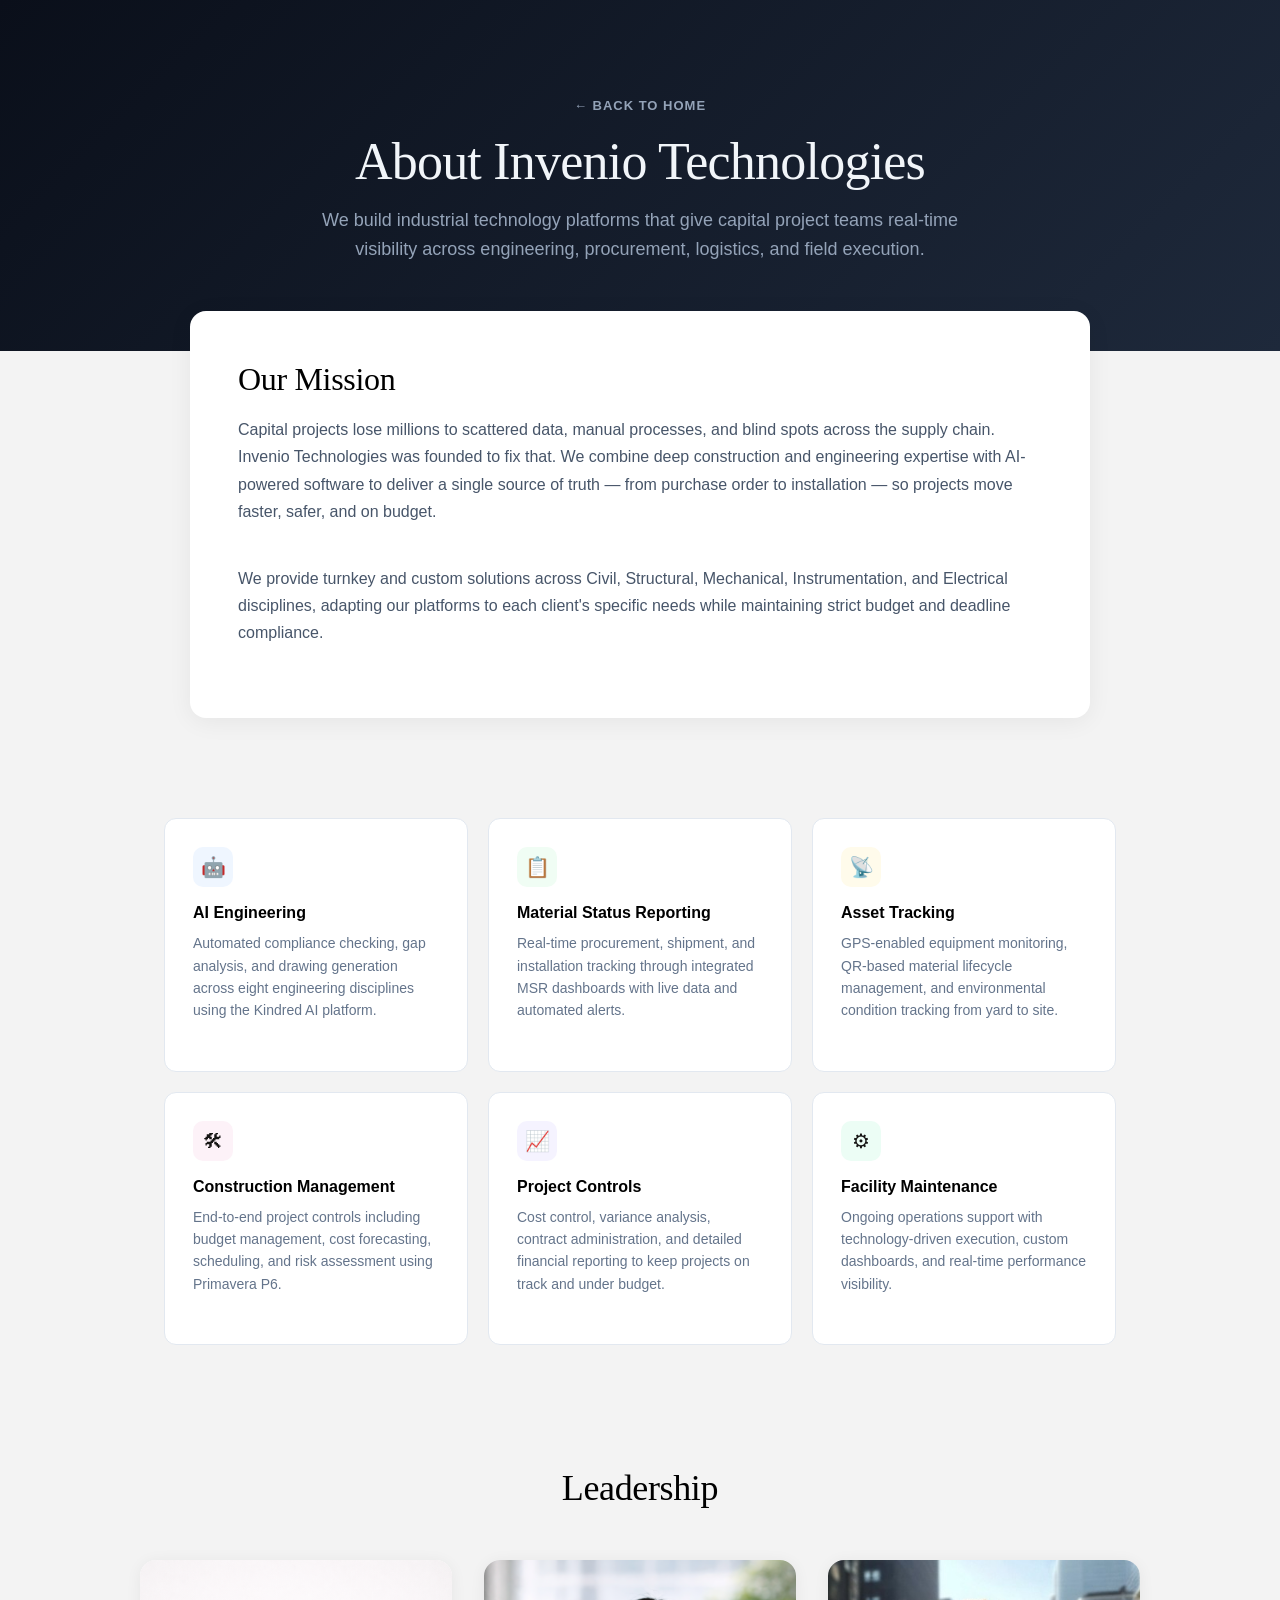
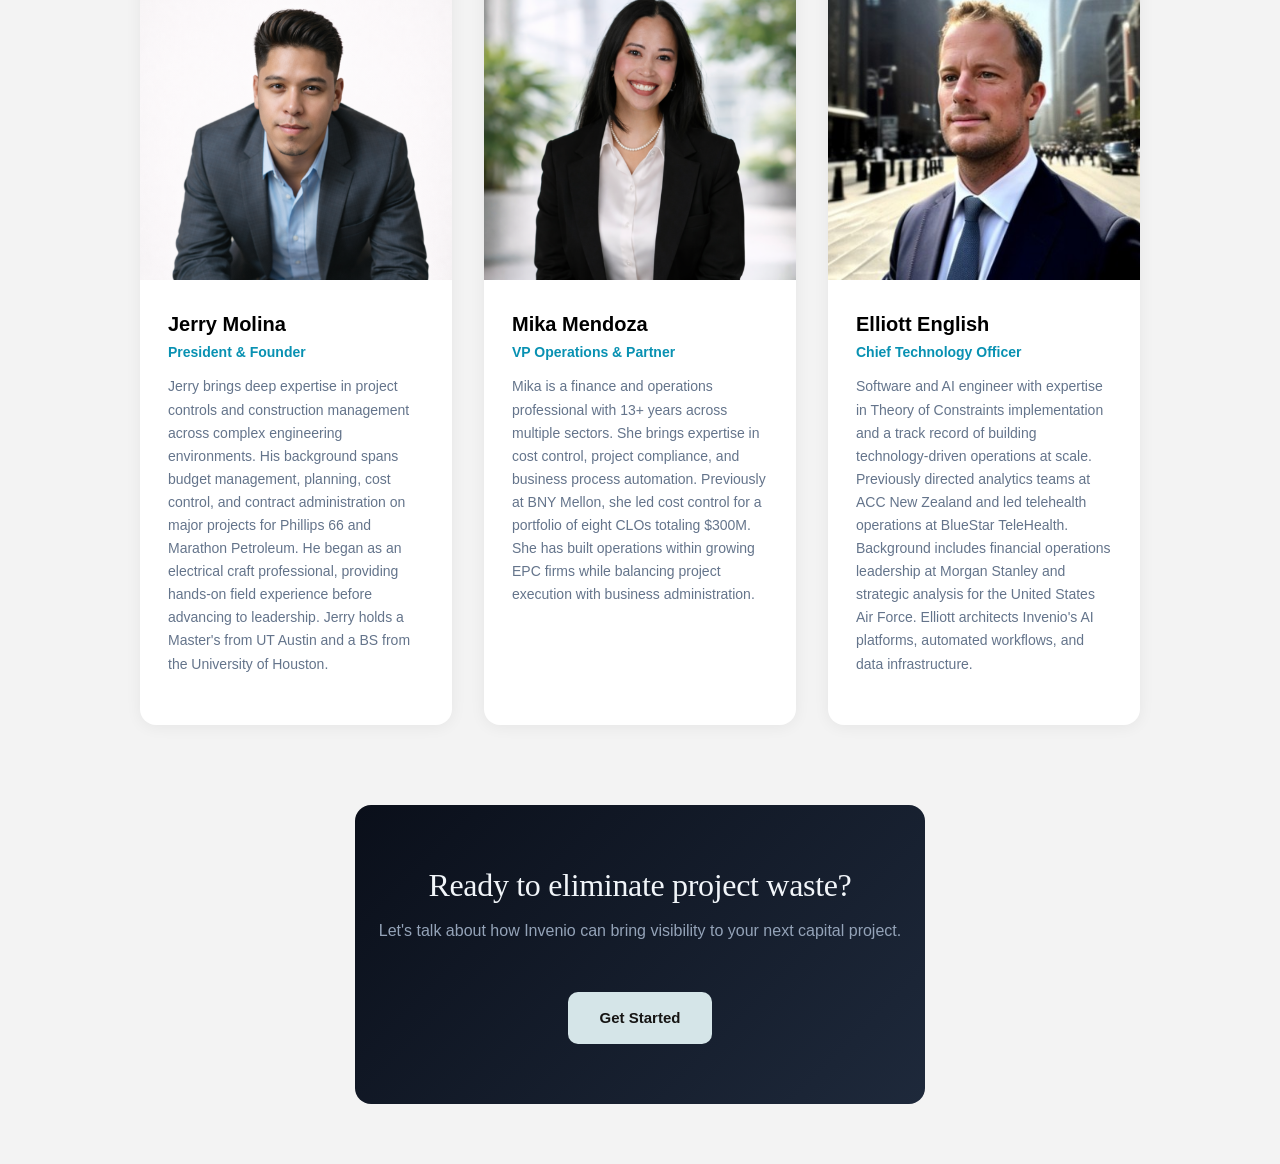
==== about.html @ f2e62728 "feat: add About page with team bios and services About page with mission statement, 6 service cards," ====
<!DOCTYPE html>
<html lang="en-US">
<head>
<meta charset="UTF-8">
<meta name="viewport" content="width=device-width, initial-scale=1, maximum-scale=5">
<title>About Us – Invenio Technologies</title>
<link rel="stylesheet" href="./Invenio Technologies – Invenio Technologies_files/grid-system.css" type="text/css">
<link rel="stylesheet" href="./Invenio Technologies – Invenio Technologies_files/style.css" type="text/css">
<link rel="stylesheet" href="./Invenio Technologies – Invenio Technologies_files/skin-material.css" type="text/css">
<link rel="stylesheet" href="./Invenio Technologies – Invenio Technologies_files/responsive.css" type="text/css">
<link rel="stylesheet" href="./Invenio Technologies – Invenio Technologies_files/salient-dynamic-styles.css" type="text/css">
<link rel="stylesheet" href="./Invenio Technologies – Invenio Technologies_files/fonts.css" type="text/css">
<link rel="stylesheet" href="./Invenio Technologies – Invenio Technologies_files/nectar-brands.css" type="text/css">
<style>
  * { margin: 0; padding: 0; box-sizing: border-box; }
  body {
    font-family: 'Manrope', sans-serif;
    background-color: #f3f3f3;
    color: #161514;
  }
  .about-hero {
    background: linear-gradient(135deg, #0A0F1A 0%, #1E293B 100%);
    padding: 80px 24px 60px;
    text-align: center;
  }
  .about-hero h1 {
    font-family: 'Instrument Serif', serif;
    font-weight: 400;
    font-size: 52px;
    color: #F1F5F9;
    margin-bottom: 16px;
  }
  .about-hero p {
    font-size: 18px;
    color: #94A3B8;
    max-width: 700px;
    margin: 0 auto;
    line-height: 1.6;
  }
  .back-link {
    display: inline-block;
    padding: 16px 24px;
    color: #94A3B8;
    text-decoration: none;
    font-size: 13px;
    font-weight: 600;
    text-transform: uppercase;
    letter-spacing: 1px;
  }
  .back-link:hover { color: #F1F5F9; }

  .section { max-width: 1000px; margin: 0 auto; padding: 60px 24px; }

  .mission {
    background: #FFFFFF;
    border-radius: 16px;
    padding: 48px;
    margin: -40px auto 0;
    max-width: 900px;
    position: relative;
    z-index: 2;
    box-shadow: 0 4px 24px rgba(0,0,0,0.06);
  }
  .mission h2 {
    font-family: 'Instrument Serif', serif;
    font-weight: 400;
    font-size: 32px;
    margin-bottom: 16px;
  }
  .mission p {
    font-size: 16px;
    line-height: 1.7;
    color: #475569;
  }

  .services {
    display: grid;
    grid-template-columns: repeat(3, 1fr);
    gap: 20px;
    margin-top: 40px;
  }
  .service-card {
    background: #FFFFFF;
    border-radius: 12px;
    padding: 28px;
    border: 1px solid #E2E8F0;
    transition: box-shadow 0.2s;
  }
  .service-card:hover { box-shadow: 0 4px 16px rgba(0,0,0,0.08); }
  .service-card h3 {
    font-size: 16px;
    font-weight: 700;
    margin-bottom: 8px;
  }
  .service-card p {
    font-size: 14px;
    color: #64748B;
    line-height: 1.6;
  }
  .service-icon {
    width: 40px;
    height: 40px;
    border-radius: 10px;
    display: flex;
    align-items: center;
    justify-content: center;
    font-size: 20px;
    margin-bottom: 16px;
  }

  .team-section { padding: 60px 24px 80px; }
  .team-section h2 {
    font-family: 'Instrument Serif', serif;
    font-weight: 400;
    font-size: 36px;
    text-align: center;
    margin-bottom: 48px;
  }
  .team-grid {
    display: grid;
    grid-template-columns: repeat(3, 1fr);
    gap: 32px;
    max-width: 1000px;
    margin: 0 auto;
  }
  .team-card {
    background: #FFFFFF;
    border-radius: 16px;
    overflow: hidden;
    box-shadow: 0 2px 16px rgba(0,0,0,0.06);
    transition: transform 0.2s;
  }
  .team-card:hover { transform: translateY(-4px); }
  .team-card img {
    width: 100%;
    height: 320px;
    object-fit: cover;
    object-position: top;
  }
  .team-card-info {
    padding: 24px 28px 28px;
  }
  .team-card-info h3 {
    font-size: 20px;
    font-weight: 700;
    margin-bottom: 4px;
  }
  .team-card-info .title {
    font-size: 14px;
    color: #0891B2;
    font-weight: 600;
    margin-bottom: 12px;
  }
  .team-card-info p {
    font-size: 14px;
    color: #64748B;
    line-height: 1.65;
  }

  .cta-section {
    background: linear-gradient(135deg, #0A0F1A 0%, #1E293B 100%);
    padding: 60px 24px;
    text-align: center;
    border-radius: 16px;
    max-width: 900px;
    margin: 0 auto 60px;
  }
  .cta-section h2 {
    font-family: 'Instrument Serif', serif;
    font-weight: 400;
    font-size: 32px;
    color: #F1F5F9;
    margin-bottom: 12px;
  }
  .cta-section p {
    color: #94A3B8;
    font-size: 16px;
    margin-bottom: 24px;
  }
  .cta-btn {
    display: inline-block;
    background: #D5E5E8;
    color: #161514;
    padding: 14px 32px;
    border-radius: 10px;
    text-decoration: none;
    font-weight: 700;
    font-size: 15px;
    transition: opacity 0.2s;
  }
  .cta-btn:hover { opacity: 0.85; }

  @media (max-width: 700px) {
    .about-hero h1 { font-size: 36px; }
    .services { grid-template-columns: 1fr; }
    .team-grid { grid-template-columns: 1fr; }
    .team-card img { height: 280px; }
    .mission { padding: 32px 24px; }
  }
</style>
</head>
<body>

<div class="about-hero">
  <a href="/" class="back-link">&larr; Back to Home</a>
  <h1>About Invenio Technologies</h1>
  <p>We build industrial technology platforms that give capital project teams real-time visibility across engineering, procurement, logistics, and field execution.</p>
</div>

<div class="mission">
  <h2>Our Mission</h2>
  <p>Capital projects lose millions to scattered data, manual processes, and blind spots across the supply chain. Invenio Technologies was founded to fix that. We combine deep construction and engineering expertise with AI-powered software to deliver a single source of truth — from purchase order to installation — so projects move faster, safer, and on budget.</p>
  <p style="margin-top: 16px;">We provide turnkey and custom solutions across Civil, Structural, Mechanical, Instrumentation, and Electrical disciplines, adapting our platforms to each client's specific needs while maintaining strict budget and deadline compliance.</p>
</div>

<div class="section">
  <div class="services">
    <div class="service-card">
      <div class="service-icon" style="background:#EFF6FF;">
        <span>&#129302;</span>
      </div>
      <h3>AI Engineering</h3>
      <p>Automated compliance checking, gap analysis, and drawing generation across eight engineering disciplines using the Kindred AI platform.</p>
    </div>
    <div class="service-card">
      <div class="service-icon" style="background:#F0FDF4;">
        <span>&#128203;</span>
      </div>
      <h3>Material Status Reporting</h3>
      <p>Real-time procurement, shipment, and installation tracking through integrated MSR dashboards with live data and automated alerts.</p>
    </div>
    <div class="service-card">
      <div class="service-icon" style="background:#FFFBEB;">
        <span>&#128225;</span>
      </div>
      <h3>Asset Tracking</h3>
      <p>GPS-enabled equipment monitoring, QR-based material lifecycle management, and environmental condition tracking from yard to site.</p>
    </div>
    <div class="service-card">
      <div class="service-icon" style="background:#FDF2F8;">
        <span>&#128736;</span>
      </div>
      <h3>Construction Management</h3>
      <p>End-to-end project controls including budget management, cost forecasting, scheduling, and risk assessment using Primavera P6.</p>
    </div>
    <div class="service-card">
      <div class="service-icon" style="background:#F5F3FF;">
        <span>&#128200;</span>
      </div>
      <h3>Project Controls</h3>
      <p>Cost control, variance analysis, contract administration, and detailed financial reporting to keep projects on track and under budget.</p>
    </div>
    <div class="service-card">
      <div class="service-icon" style="background:#ECFDF5;">
        <span>&#9881;</span>
      </div>
      <h3>Facility Maintenance</h3>
      <p>Ongoing operations support with technology-driven execution, custom dashboards, and real-time performance visibility.</p>
    </div>
  </div>
</div>

<div class="team-section">
  <h2>Leadership</h2>
  <div class="team-grid">
    <div class="team-card">
      <img src="/jerry3-500x500.png" alt="Jerry Molina">
      <div class="team-card-info">
        <h3>Jerry Molina</h3>
        <div class="title">President &amp; Founder</div>
        <p>Jerry brings deep expertise in project controls and construction management across complex engineering environments. His background spans budget management, planning, cost control, and contract administration on major projects for Phillips 66 and Marathon Petroleum. He began as an electrical craft professional, providing hands-on field experience before advancing to leadership. Jerry holds a Master's from UT Austin and a BS from the University of Houston.</p>
      </div>
    </div>
    <div class="team-card">
      <img src="/mika3-500x500.png" alt="Mika Mendoza">
      <div class="team-card-info">
        <h3>Mika Mendoza</h3>
        <div class="title">VP Operations &amp; Partner</div>
        <p>Mika is a finance and operations professional with 13+ years across multiple sectors. She brings expertise in cost control, project compliance, and business process automation. Previously at BNY Mellon, she led cost control for a portfolio of eight CLOs totaling $300M. She has built operations within growing EPC firms while balancing project execution with business administration.</p>
      </div>
    </div>
    <div class="team-card">
      <img src="/Elliott_img.jpeg" alt="Elliott English">
      <div class="team-card-info">
        <h3>Elliott English</h3>
        <div class="title">Chief Technology Officer</div>
        <p>Software and AI engineer with expertise in Theory of Constraints implementation and a track record of building technology-driven operations at scale. Previously directed analytics teams at ACC New Zealand and led telehealth operations at BlueStar TeleHealth. Background includes financial operations leadership at Morgan Stanley and strategic analysis for the United States Air Force. Elliott architects Invenio's AI platforms, automated workflows, and data infrastructure.</p>
      </div>
    </div>
  </div>
</div>

<div class="cta-section">
  <h2>Ready to eliminate project waste?</h2>
  <p>Let's talk about how Invenio can bring visibility to your next capital project.</p>
  <a href="mailto:info@invenio-tek.com" class="cta-btn">Get Started</a>
</div>

</body>
</html>
---- Invenio Technologies – Invenio Technologies_files/grid-system.css ----
.col{position:relative;display:block;width:100%}.full-page-inner>.container>.span_12,.full-page-inner>.span_12,html body .vc_row-fluid>.span_12{display:flex;display:-ms-flexbox;-ms-flex-wrap:wrap;flex-wrap:wrap;float:none}@media (min-width:691px){.col{margin-right:2%}}.col:last-child{margin-right:0}.col.col_last{margin-right:0}.compose-mode .vc_row-fluid>.span_12>.vc_element,.compose-mode .vc_row-fluid>.span_12>.vc_element>.wpb_column,.full-page-inner>.container>.span_12>.wpb_column,.full-page-inner>.span_12>.wpb_column,html body .vc_row-fluid>.span_12>.wpb_column{float:none;margin-right:0}.compose-mode #nectar_fullscreen_rows .full-page-inner>.container>.span_12>.vc_element:not([class*=offset-]),.compose-mode .vc_row-fluid>.span_12>.vc_element:not([class*=offset-]),.compose-mode .vc_row-fluid>.span_12>.vc_element>.wpb_column:not([class*=offset-]),.full-page-inner>.container>.span_12>.wpb_column:not([class*=offset-]),.full-page-inner>.span_12>.wpb_column:not([class*=offset-]),html body .vc_row-fluid>.span_12>.wpb_column:not([class*=offset-]){margin-left:0}.full-page-inner>.container>.span_12,.full-page-inner>.span_12,.vc_row-fluid>.span_12{width:auto}.vc_row-fluid>.span_12,body[data-col-gap=default] .vc_row-fluid[data-column-margin=default]:not(.full-width-content) .full-page-inner>.container>.span_12{margin-left:-1%;margin-right:-1%}.vc_row-fluid>.span_12 .wpb_column,body[data-col-gap=default] .vc_row-fluid[data-column-margin=default]:not(.full-width-content) .full-page-inner>.container>.span_12 .wpb_column:not(.child_column){padding-left:1%;padding-right:1%}body[data-col-gap*=px] .wpb_wrapper>.wpb_row:last-child:not([data-column-margin*=px]){margin-bottom:0}html body .full-width-content.vc_row-fluid .wpb_column{padding:0}.full-width-content.vc_row-fluid .wpb_column .wpb_row,.full-width-content.vc_row-fluid .wpb_column .wpb_wrapper,html body .full-width-content.vc_row-fluid .span_12{margin:0}.vc_row-fluid[data-column-margin=default].full-width-content>.span_12>.one-fourths:not([class*=vc_col-xs-]),.vc_row-fluid[data-column-margin=none].full-width-content>.span_12>.one-fourths:not([class*=vc_col-xs-]),body[data-col-gap*=px] .full-width-content .inner_row[data-column-margin=default],body[data-col-gap*=px] .full-width-content .inner_row[data-column-margin=none],body[data-col-gap*=px] .vc_row-fluid.full-width-content .inner_row[data-column-margin=default]>.span_12>.one-fourths:not([class*=vc_col-xs-]),body[data-col-gap*=px] .vc_row-fluid.full-width-content .inner_row[data-column-margin=none]>.span_12>.one-fourths:not([class*=vc_col-xs-]),body[data-col-gap*=px] .vc_row-fluid[data-column-margin=default].full-width-content,body[data-col-gap*=px] .vc_row-fluid[data-column-margin=default].full-width-content>.span_12>.one-fourths:not([class*=vc_col-xs-]),body[data-col-gap*=px] .vc_row-fluid[data-column-margin=none].full-width-content,body[data-col-gap*=px] .vc_row-fluid[data-column-margin=none].full-width-content>.span_12>.one-fourths:not([class*=vc_col-xs-]){margin-bottom:0}body[data-col-gap*=px] .full-width-content .inner_row[data-column-margin=default]>.span_12,body[data-col-gap*=px] .full-width-content .inner_row[data-column-margin=none]>.span_12,body[data-col-gap*=px] .vc_row-fluid[data-column-margin=default].full-width-content>.span_12,body[data-col-gap*=px] .vc_row-fluid[data-column-margin=none].full-width-content>.span_12{margin-left:0;margin-right:0}body[data-col-gap*=px] .full-width-content .inner_row[data-column-margin=default]>.span_12>.wpb_column,body[data-col-gap*=px] .full-width-content .inner_row[data-column-margin=none]>.span_12>.wpb_column,body[data-col-gap*=px] .vc_row-fluid[data-column-margin=default].full-width-content>.span_12>.wpb_column,body[data-col-gap*=px] .vc_row-fluid[data-column-margin=none].full-width-content>.span_12>.wpb_column{padding-left:0;padding-right:0}.wpb_column[data-border-radius*=px] .n-sticky>.vc_column-inner>.column-bg-overlay-wrap,.wpb_column[data-border-radius*=px]>.vc_column-inner>.column-bg-overlay-wrap{overflow:hidden}.ascend .vc_row-fluid .wpb_column.boxed,.material .vc_row-fluid .wpb_column.boxed,.vc_row-fluid .wpb_column.boxed{background-color:transparent;box-shadow:none}.wpb_column.boxed>.vc_column-inner{box-shadow:0 1px 1px rgba(0,0,0,.1);background-color:#fff;padding:25px 15px 15px;position:relative;transition:transform .2s ease,box-shadow .2s ease;top:0}.wpb_column.boxed:hover>.vc_column-inner{transform:translateY(-4px);box-shadow:0 17px 25px rgba(0,0,0,.13)}.vc_row-fluid .wpb_column{box-shadow:none}.wpb_column[data-shadow=small_depth]>.vc_column-inner>.column-bg-overlay-wrap{box-shadow:rgba(0,0,0,.04) 0 1px 0,rgba(0,0,0,.05) 0 2px 7px,rgba(0,0,0,.06) 0 12px 22px}.wpb_column[data-shadow=medium_depth]>.vc_column-inner>.column-bg-overlay-wrap{box-shadow:0 30px 60px rgba(0,0,0,.15)}.wpb_column[data-shadow=large_depth]>.vc_column-inner>.column-bg-overlay-wrap{box-shadow:0 40px 100px rgba(0,0,0,.15),0 25px 80px rgba(0,0,0,.1)}.wpb_column[data-shadow=x_large_depth]>.vc_column-inner>.column-bg-overlay-wrap{box-shadow:0 60px 135px rgba(0,0,0,.14),0 15px 65px rgba(0,0,0,.14)}@media only screen and (min-width:1000px){.wpb_column.has-animation[data-animation=reveal-from-bottom]>.vc_column-inner{transform:translateY(101%);-webkit-transform:translateY(101%)}.wpb_column.has-animation[data-animation=reveal-from-top]>.vc_column-inner{transform:translateY(-101%);-webkit-transform:translateY(-101%)}.wpb_column.has-animation[data-animation=reveal-from-left]>.vc_column-inner{transform:translateX(-120%);-webkit-transform:translateX(-120%)}.wpb_column.has-animation[data-animation=reveal-from-right]>.vc_column-inner{transform:translateX(120%);-webkit-transform:translateX(120%)}}body[data-m-animate="1"] .wpb_column.has-animation[data-animation=reveal-from-bottom]>.vc_column-inner{transform:translateY(101%);-webkit-transform:translateY(101%)}body[data-m-animate="1"] .wpb_column.has-animation[data-animation=reveal-from-top]>.vc_column-inner{transform:translateY(-101%);-webkit-transform:translateY(-101%)}body[data-m-animate="1"] .wpb_column.has-animation[data-animation=reveal-from-left]>.vc_column-inner{transform:translateX(-120%);-webkit-transform:translateX(-120%)}body[data-m-animate="1"] .wpb_column.has-animation[data-animation=reveal-from-right]>.vc_column-inner{transform:translateX(120%);-webkit-transform:translateX(120%)}body[data-col-gap] .vc_row-fluid .span_12.col.section-title,body[data-col-gap] .vc_row-fluid .span_12.post-area,body[data-col-gap] .vc_row-fluid .span_12.testimonial_slider{margin-left:0;margin-right:0}@media only screen and (max-width:999px) and (min-width:691px){.full-width-content .wpb_column.col.no-extra-padding_tablet>.vc_column-inner,.wpb_column.col.no-extra-padding_tablet>.n-sticky>.vc_column-inner,.wpb_column.col.no-extra-padding_tablet>.vc_column-inner{padding:0}}@media only screen and (max-width:690px){body .full-width-content .wpb_column.col.no-extra-padding_phone>.vc_column-inner,body .wpb_row .full-width-content .wpb_column.col.no-extra-padding_phone>.n-sticky>.vc_column-inner,body .wpb_row .wpb_column.child_column.col.no-extra-padding_phone>.n-sticky>.vc_column-inner,body .wpb_row .wpb_column.col.no-extra-padding_phone>.n-sticky>.vc_column-inner,html body .wpb_column.child_column.col.no-extra-padding_phone>.vc_column-inner,html body .wpb_column.col.no-extra-padding_phone>.vc_column-inner{padding:0}.col.padding-1-percent[data-border-width*=px]>.vc_column-inner,.col.padding-2-percent[data-border-width*=px]>.vc_column-inner,.col.padding-3-percent[data-border-width*=px]>.vc_column-inner,.col.padding-4-percent[data-border-width*=px]>.vc_column-inner,.col.padding-5-percent[data-border-width*=px]>.vc_column-inner,.col.padding-6-percent[data-border-width*=px]>.vc_column-inner,.col.padding-7-percent[data-border-width*=px]>.vc_column-inner{padding:calc(100vw * .09)}}@media only screen and (max-width:999px){.full-width-content .col.padding-1-percent>.vc_column-inner{padding:calc(100vw * .01)}}@media (max-width:999px) and (min-width:691px){.vc_col-xs-12:not([data-t-w-inherits=small_desktop]){width:100%}.vc_col-xs-11:not([data-t-w-inherits=small_desktop]){width:91.66666667%}.vc_col-xs-10:not([data-t-w-inherits=small_desktop]){width:83.33333333%}.vc_col-xs-9:not([data-t-w-inherits=small_desktop]){width:75%}.vc_col-xs-8:not([data-t-w-inherits=small_desktop]){width:66.66666667%}.vc_col-xs-7:not([data-t-w-inherits=small_desktop]){width:58.33333333%}.vc_col-xs-6:not([data-t-w-inherits=small_desktop]){width:50%}.vc_col-xs-5:not([data-t-w-inherits=small_desktop]){width:41.66666667%}.vc_col-xs-4:not([data-t-w-inherits=small_desktop]){width:33.33333333%}.vc_col-xs-3:not([data-t-w-inherits=small_desktop]){width:25%}.vc_col-xs-2:not([data-t-w-inherits=small_desktop]){width:16.66666667%}.vc_col-xs-1:not([data-t-w-inherits=small_desktop]){width:8.33333333%}.vc_col-xs-5\/5:not([data-t-w-inherits=small_desktop]){width:100%}.vc_col-xs-4\/5:not([data-t-w-inherits=small_desktop]){width:80%}.vc_col-xs-3\/5:not([data-t-w-inherits=small_desktop]){width:60%}.vc_col-xs-2\/5:not([data-t-w-inherits=small_desktop]){width:40%}.vc_col-xs-1\/5:not([data-t-w-inherits=small_desktop]){width:20%}}@media (max-width:690px){.vc_col-xs-12{width:100%}.vc_col-xs-11{width:91.66666667%}.vc_col-xs-10{width:83.33333333%}.vc_col-xs-9{width:75%}.vc_col-xs-8{width:66.66666667%}.vc_col-xs-7{width:58.33333333%}.vc_col-xs-6{width:50%}.vc_col-xs-5{width:41.66666667%}.vc_col-xs-4{width:33.33333333%}.vc_col-xs-3{width:25%}.vc_col-xs-2{width:16.66666667%}.vc_col-xs-1{width:8.33333333%}.vc_col-xs-5\/5{width:100%}.vc_col-xs-4\/5{width:80%}.vc_col-xs-3\/5{width:60%}.vc_col-xs-2\/5{width:40%}.vc_col-xs-1\/5{width:20%}}.vc_col-xs-pull-12{right:100%}.vc_col-xs-pull-11{right:91.66666667%}.vc_col-xs-pull-10{right:83.33333333%}.vc_col-xs-pull-9{right:75%}.vc_col-xs-pull-8{right:66.66666667%}.vc_col-xs-pull-7{right:58.33333333%}.vc_col-xs-pull-6{right:50%}.vc_col-xs-pull-5{right:41.66666667%}.vc_col-xs-pull-4{right:33.33333333%}.vc_col-xs-pull-3{right:25%}.vc_col-xs-pull-2{right:16.66666667%}.vc_col-xs-pull-1{right:8.33333333%}.vc_col-xs-pull-0{right:auto}.vc_col-xs-push-12{left:100%}.vc_col-xs-push-11{left:91.66666667%}.vc_col-xs-push-10{left:83.33333333%}.vc_col-xs-push-9{left:75%}.vc_col-xs-push-8{left:66.66666667%}.vc_col-xs-push-7{left:58.33333333%}.vc_col-xs-push-6{left:50%}.vc_col-xs-push-5{left:41.66666667%}.vc_col-xs-push-4{left:33.33333333%}.vc_col-xs-push-3{left:25%}.vc_col-xs-push-2{left:16.66666667%}.vc_col-xs-push-1{left:8.33333333%}.vc_col-xs-push-0{left:auto}.vc_col-xs-offset-12{margin-left:100%}.vc_col-xs-offset-11{margin-left:91.66666667%}.vc_col-xs-offset-10{margin-left:83.33333333%}.vc_col-xs-offset-9{margin-left:75%}.vc_col-xs-offset-8{margin-left:66.66666667%}.vc_col-xs-offset-7{margin-left:58.33333333%}.vc_col-xs-offset-6{margin-left:50%}.vc_col-xs-offset-5{margin-left:41.66666667%}.vc_col-xs-offset-4{margin-left:33.33333333%}.vc_col-xs-offset-3{margin-left:25%}.vc_col-xs-offset-2{margin-left:16.66666667%}.vc_col-xs-offset-1{margin-left:8.33333333%}.vc_col-xs-offset-0{margin-left:0}.vc_col-xs-pull-5\/5{right:100%}.vc_col-xs-pull-4\/5{right:80%}.vc_col-xs-pull-3\/5{right:60%}.vc_col-xs-pull-2\/5{right:40%}.vc_col-xs-pull-1\/5{right:20%}.vc_col-xs-pull-0\/5{right:auto}.vc_col-xs-push-5\/5{left:100%}.vc_col-xs-push-4\/5{left:80%}.vc_col-xs-push-3\/5{left:60%}.vc_col-xs-push-2\/5{left:40%}.vc_col-xs-push-1\/5{left:20%}.vc_col-xs-push-0\/5{left:auto}.vc_col-xs-offset-5\/5{margin-left:100%}.vc_col-xs-offset-4\/5{margin-left:80%}.vc_col-xs-offset-3\/5{margin-left:60%}.vc_col-xs-offset-2\/5{margin-left:40%}.vc_col-xs-offset-1\/5{margin-left:20%}.vc_col-xs-offset-0\/5{margin-left:0}@media (min-width:691px){.vc_col-sm-5\/5{width:100%}.vc_col-sm-4\/5{width:80%}.vc_col-sm-3\/5{width:60%}.vc_col-sm-2\/5{width:40%}.vc_col-sm-1\/5{width:20%}.vc_col-sm-12{width:100%}.vc_col-sm-11{width:91.66666667%}.vc_col-sm-10{width:83.33333333%}.vc_col-sm-9{width:75%}.vc_col-sm-8{width:66.66666667%}.vc_col-sm-7{width:58.33333333%}.vc_col-sm-6{width:50%}.vc_col-sm-5{width:41.66666667%}.vc_col-sm-4{width:33.33333333%}.vc_col-sm-3{width:25%}.vc_col-sm-2{width:16.66666667%}.vc_col-sm-1{width:8.33333333%}.vc_col-sm-pull-12{right:100%}.vc_col-sm-pull-11{right:91.66666667%}.vc_col-sm-pull-10{right:83.33333333%}.vc_col-sm-pull-9{right:75%}.vc_col-sm-pull-8{right:66.66666667%}.vc_col-sm-pull-7{right:58.33333333%}.vc_col-sm-pull-6{right:50%}.vc_col-sm-pull-5{right:41.66666667%}.vc_col-sm-pull-4{right:33.33333333%}.vc_col-sm-pull-3{right:25%}.vc_col-sm-pull-2{right:16.66666667%}.vc_col-sm-pull-1{right:8.33333333%}.vc_col-sm-pull-0{right:auto}.vc_col-sm-push-12{left:100%}.vc_col-sm-push-11{left:91.66666667%}.vc_col-sm-push-10{left:83.33333333%}.vc_col-sm-push-9{left:75%}.vc_col-sm-push-8{left:66.66666667%}.vc_col-sm-push-7{left:58.33333333%}.vc_col-sm-push-6{left:50%}.vc_col-sm-push-5{left:41.66666667%}.vc_col-sm-push-4{left:33.33333333%}.vc_col-sm-push-3{left:25%}.vc_col-sm-push-2{left:16.66666667%}.vc_col-sm-push-1{left:8.33333333%}.vc_col-sm-push-0{left:auto}.vc_col-sm-offset-12{margin-left:100%}.vc_col-sm-offset-11{margin-left:91.66666667%}.vc_col-sm-offset-10{margin-left:83.33333333%}.vc_col-sm-offset-9{margin-left:75%}.vc_col-sm-offset-8{margin-left:66.66666667%}.vc_col-sm-offset-7{margin-left:58.33333333%}.vc_col-sm-offset-6{margin-left:50%}.vc_col-sm-offset-5{margin-left:41.66666667%}.vc_col-sm-offset-4{margin-left:33.33333333%}.vc_col-sm-offset-3{margin-left:25%}.vc_col-sm-offset-2{margin-left:16.66666667%}.vc_col-sm-offset-1{margin-left:8.33333333%}.vc_col-sm-offset-0{margin-left:0}}@media (min-width:1000px){.vc_col-md-12{width:100%}.vc_col-md-11{width:91.66666667%}.vc_col-md-10{width:83.33333333%}.vc_col-md-9{width:75%}.vc_col-md-8{width:66.66666667%}.vc_col-md-7{width:58.33333333%}.vc_col-md-6{width:50%}.vc_col-md-5{width:41.66666667%}.vc_col-md-4{width:33.33333333%}.vc_col-md-3{width:25%}.vc_col-md-2{width:16.66666667%}.vc_col-md-1{width:8.33333333%}.vc_col-md-pull-12{right:100%}.vc_col-md-pull-11{right:91.66666667%}.vc_col-md-pull-10{right:83.33333333%}.vc_col-md-pull-9{right:75%}.vc_col-md-pull-8{right:66.66666667%}.vc_col-md-pull-7{right:58.33333333%}.vc_col-md-pull-6{right:50%}.vc_col-md-pull-5{right:41.66666667%}.vc_col-md-pull-4{right:33.33333333%}.vc_col-md-pull-3{right:25%}.vc_col-md-pull-2{right:16.66666667%}.vc_col-md-pull-1{right:8.33333333%}.vc_col-md-pull-0{right:auto}.vc_col-md-push-12{left:100%}.vc_col-md-push-11{left:91.66666667%}.vc_col-md-push-10{left:83.33333333%}.vc_col-md-push-9{left:75%}.vc_col-md-push-8{left:66.66666667%}.vc_col-md-push-7{left:58.33333333%}.vc_col-md-push-6{left:50%}.vc_col-md-push-5{left:41.66666667%}.vc_col-md-push-4{left:33.33333333%}.vc_col-md-push-3{left:25%}.vc_col-md-push-2{left:16.66666667%}.vc_col-md-push-1{left:8.33333333%}.vc_col-md-push-0{left:auto}.vc_col-md-offset-12{margin-left:100%}.vc_col-md-offset-11{margin-left:91.66666667%}.vc_col-md-offset-10{margin-left:83.33333333%}.vc_col-md-offset-9{margin-left:75%}.vc_col-md-offset-8{margin-left:66.66666667%}.vc_col-md-offset-7{margin-left:58.33333333%}.vc_col-md-offset-6{margin-left:50%}.vc_col-md-offset-5{margin-left:41.66666667%}.vc_col-md-offset-4{margin-left:33.33333333%}.vc_col-md-offset-3{margin-left:25%}.vc_col-md-offset-2{margin-left:16.66666667%}.vc_col-md-offset-1{margin-left:8.33333333%}.vc_col-md-offset-0{margin-left:0}.vc_col-md-5\/5{width:100%}.vc_col-md-4\/5{width:80%}.vc_col-md-3\/5{width:60%}.vc_col-md-2\/5{width:40%}.vc_col-md-1\/5{width:20%}.vc_col-md-pull-5\/5{right:100%}.vc_col-md-pull-4\/5{right:80%}.vc_col-md-pull-3\/5{right:60%}.vc_col-md-pull-2\/5{right:40%}.vc_col-md-pull-1\/5{right:20%}.vc_col-md-pull-0\/5{right:auto}.vc_col-md-push-5\/5{left:100%}.vc_col-md-push-4\/5{left:80%}.vc_col-md-push-3\/5{left:60%}.vc_col-md-push-2\/5{left:40%}.vc_col-md-push-1\/5{left:20%}.vc_col-md-push-0\/5{left:auto}.vc_col-md-offset-5\/5{margin-left:100%}.vc_col-md-offset-4\/5{margin-left:80%}.vc_col-md-offset-3\/5{margin-left:60%}.vc_col-md-offset-2\/5{margin-left:40%}.vc_col-md-offset-1\/5{margin-left:20%}.vc_col-md-offset-0\/5{margin-left:0}}@media (min-width:1300px){.vc_col-lg-12{width:100%}.vc_col-lg-11{width:91.66666667%}.vc_col-lg-10{width:83.33333333%}.vc_col-lg-9{width:75%}.vc_col-lg-8{width:66.66666667%}.vc_col-lg-7{width:58.33333333%}.vc_col-lg-6{width:50%}.vc_col-lg-5{width:41.66666667%}.vc_col-lg-4{width:33.33333333%}.vc_col-lg-3{width:25%}.vc_col-lg-2{width:16.66666667%}.vc_col-lg-1{width:8.33333333%}.vc_col-lg-pull-12{right:100%}.vc_col-lg-pull-11{right:91.66666667%}.vc_col-lg-pull-10{right:83.33333333%}.vc_col-lg-pull-9{right:75%}.vc_col-lg-pull-8{right:66.66666667%}.vc_col-lg-pull-7{right:58.33333333%}.vc_col-lg-pull-6{right:50%}.vc_col-lg-pull-5{right:41.66666667%}.vc_col-lg-pull-4{right:33.33333333%}.vc_col-lg-pull-3{right:25%}.vc_col-lg-pull-2{right:16.66666667%}.vc_col-lg-pull-1{right:8.33333333%}.vc_col-lg-pull-0{right:auto}.vc_col-lg-push-12{left:100%}.vc_col-lg-push-11{left:91.66666667%}.vc_col-lg-push-10{left:83.33333333%}.vc_col-lg-push-9{left:75%}.vc_col-lg-push-8{left:66.66666667%}.vc_col-lg-push-7{left:58.33333333%}.vc_col-lg-push-6{left:50%}.vc_col-lg-push-5{left:41.66666667%}.vc_col-lg-push-4{left:33.33333333%}.vc_col-lg-push-3{left:25%}.vc_col-lg-push-2{left:16.66666667%}.vc_col-lg-push-1{left:8.33333333%}.vc_col-lg-push-0{left:auto}.vc_col-lg-offset-12{margin-left:100%}.vc_col-lg-offset-11{margin-left:91.66666667%}.vc_col-lg-offset-10{margin-left:83.33333333%}.vc_col-lg-offset-9{margin-left:75%}.vc_col-lg-offset-8{margin-left:66.66666667%}.vc_col-lg-offset-7{margin-left:58.33333333%}.vc_col-lg-offset-6{margin-left:50%}.vc_col-lg-offset-5{margin-left:41.66666667%}.vc_col-lg-offset-4{margin-left:33.33333333%}.vc_col-lg-offset-3{margin-left:25%}.vc_col-lg-offset-2{margin-left:16.66666667%}.vc_col-lg-offset-1{margin-left:8.33333333%}.vc_col-lg-offset-0{margin-left:0}}@media (min-width:691px){.vc_col-sm-1\/5,.vc_col-sm-2\/5,.vc_col-sm-3\/5,.vc_col-sm-4\/5,.vc_col-sm-5\/5{float:left}.vc_col-sm-pull-5\/5{right:100%}.vc_col-sm-pull-4\/5{right:80%}.vc_col-sm-pull-3\/5{right:60%}.vc_col-sm-pull-2\/5{right:40%}.vc_col-sm-pull-1\/5{right:20%}.vc_col-sm-pull-0\/5{right:auto}.vc_col-sm-push-5\/5{left:100%}.vc_col-sm-push-4\/5{left:80%}.vc_col-sm-push-3\/5{left:60%}.vc_col-sm-push-2\/5{left:40%}.vc_col-sm-push-1\/5{left:20%}.vc_col-sm-push-0\/5{left:auto}.vc_col-sm-offset-5\/5{margin-left:100%}.vc_col-sm-offset-4\/5{margin-left:80%}.vc_col-sm-offset-3\/5{margin-left:60%}.vc_col-sm-offset-2\/5{margin-left:40%}.vc_col-sm-offset-1\/5{margin-left:20%}.vc_col-sm-offset-0\/5{margin-left:0}}@media (min-width:1000px){.vc_col-md-1\/5,.vc_col-md-2\/5,.vc_col-md-3\/5,.vc_col-md-4\/5,.vc_col-md-5\/5{float:left}}@media (min-width:1300px){.vc_col-lg-1\/5,.vc_col-lg-2\/5,.vc_col-lg-3\/5,.vc_col-lg-4\/5,.vc_col-lg-5\/5{float:left}.vc_col-lg-5\/5{width:100%}.vc_col-lg-4\/5{width:80%}.vc_col-lg-3\/5{width:60%}.vc_col-lg-2\/5{width:40%}.vc_col-lg-1\/5{width:20%}.vc_col-lg-pull-5\/5{right:100%}.vc_col-lg-pull-4\/5{right:80%}.vc_col-lg-pull-3\/5{right:60%}.vc_col-lg-pull-2\/5{right:40%}.vc_col-lg-pull-1\/5{right:20%}.vc_col-lg-pull-0\/5{right:auto}.vc_col-lg-push-5\/5{left:100%}.vc_col-lg-push-4\/5{left:80%}.vc_col-lg-push-3\/5{left:60%}.vc_col-lg-push-2\/5{left:40%}.vc_col-lg-push-1\/5{left:20%}.vc_col-lg-push-0\/5{left:auto}.vc_col-lg-offset-5\/5{margin-left:100%}.vc_col-lg-offset-4\/5{margin-left:80%}.vc_col-lg-offset-3\/5{margin-left:60%}.vc_col-lg-offset-2\/5{margin-left:40%}.vc_col-lg-offset-1\/5{margin-left:20%}.vc_col-lg-offset-0\/5{margin-left:0}}@media only screen and (min-width :691px) and (max-width :999px){.vc_col-sm-1[data-t-w-inherits=small_desktop]:not([class*=vc_col-md-]),body .vc_row-fluid .wpb_column[data-t-w-inherits=small_desktop].vc_col-md-1{width:8.33333333%}.vc_col-sm-2[data-t-w-inherits=small_desktop]:not([class*=vc_col-md-]),body .vc_row-fluid .wpb_column[data-t-w-inherits=small_desktop].vc_col-md-2{width:16.66666667%}.vc_col-sm-3[data-t-w-inherits=small_desktop]:not([class*=vc_col-md-]),body .vc_row-fluid .wpb_column[data-t-w-inherits=small_desktop].vc_col-md-3{width:25%}.vc_col-sm-4[data-t-w-inherits=small_desktop]:not([class*=vc_col-md-]),body .vc_row-fluid .wpb_column[data-t-w-inherits=small_desktop].vc_col-md-4{width:33.33333333%}.vc_col-sm-5[data-t-w-inherits=small_desktop]:not([class*=vc_col-md-]),body .vc_row-fluid .wpb_column[data-t-w-inherits=small_desktop].vc_col-md-5{width:41.66666667%}.vc_col-sm-6[data-t-w-inherits=small_desktop]:not([class*=vc_col-md-]),body .vc_row-fluid .wpb_column[data-t-w-inherits=small_desktop].vc_col-md-6{width:50%}.vc_col-sm-7[data-t-w-inherits=small_desktop]:not([class*=vc_col-md-]),body .vc_row-fluid .wpb_column[data-t-w-inherits=small_desktop].vc_col-md-7{width:58.33333333%}.vc_col-sm-8[data-t-w-inherits=small_desktop]:not([class*=vc_col-md-]),body .vc_row-fluid .wpb_column[data-t-w-inherits=small_desktop].vc_col-md-8{width:66.66666667%}.vc_col-sm-9[data-t-w-inherits=small_desktop]:not([class*=vc_col-md-]),body .vc_row-fluid .wpb_column[data-t-w-inherits=small_desktop].vc_col-md-9{width:75%}.vc_col-sm-10[data-t-w-inherits=small_desktop]:not([class*=vc_col-md-]),body .vc_row-fluid .wpb_column[data-t-w-inherits=small_desktop].vc_col-md-10{width:83.33333333%}.vc_col-sm-11[data-t-w-inherits=small_desktop]:not([class*=vc_col-md-]),body .vc_row-fluid .wpb_column[data-t-w-inherits=small_desktop].vc_col-md-11{width:91.66666667%}}@media only screen and (max-width :690px){[class*=vc_col-]:not([class*=vc_col-xs]){width:100%}.wpb_column:not([class*=vc_col-xs]){width:100%;margin-bottom:25px}}@media only screen and (min-width :1px) and (max-width :999px){.vc_row-fluid .wpb_column[class*=vc_col-xs]:not(.vc_col-xs-12),.vc_row-fluid.full-width-content .col .wpb_row,.vc_row-fluid.full-width-content .col:not(.child_column),.vc_row-fluid.vc_row[data-column-margin=none] .col{margin-bottom:0}}
---- Invenio Technologies – Invenio Technologies_files/style.css ----
a,abbr,acronym,address,applet,article,aside,audio,b,big,blockquote,body,canvas,caption,center,cite,code,dd,del,details,dfn,div,dl,dt,em,embed,fieldset,figcaption,figure,footer,form,h1,h2,h3,h4,h5,h6,header,hgroup,html,i,iframe,img,ins,kbd,label,legend,li,mark,menu,nav,object,ol,output,p,pre,q,ruby,s,samp,section,small,span,strike,strong,sub,summary,sup,table,tbody,td,tfoot,th,thead,time,tr,tt,u,ul,var,video{margin:0;padding:0;border:0;font-size:100%;font:inherit;vertical-align:baseline}input[type=submit]{appearance:none}html{max-width:100%;overflow-y:scroll;overflow-x:hidden}body{max-width:100%;overflow:hidden;background:#fff;font-family:'Open Sans',Helvetica,sans-serif;color:#676767;position:relative}ol,ul{list-style:none}input[type=text]::-ms-clear{display:none}sup{font-size:.5em;vertical-align:super}sub{font-size:.5em;vertical-align:sub}p:empty{display:none}article,aside,details,figcaption,figure,footer,header,hgroup,menu,nav,section{display:block}*{box-sizing:border-box}:root{--scroll-bar-w:-2px;--nectar-font-light-color:#ffffff;--page-color-change-section-transition-time:0.8s;--nectar-cubic-bezier-out:cubic-bezier(0.3, 1, 0.3, 1);--nectar-cubic-bezier-in-out:cubic-bezier(0.76, 0, 0.24, 1);--nectar-header-hover-timing:0.65s}.container{margin:0 auto;position:relative;max-width:880px}.row{position:relative}.main-content>.row,header .row{margin-left:0;margin-right:0}.clr:after,.col:after,.group:after,.row:after{content:"";display:block;height:0;clear:both;visibility:hidden}.row,div.clear{padding-bottom:24px}@media (min-width:691px){.span_1{width:6.5%}.span_2{width:15%}.span_3{width:23.5%}.span_4{width:32%}.span_5{width:40.5%}.span_6{width:49%}.span_7{width:57.5%}.span_8{width:66%}.span_9{width:74.5%}.span_10{width:83%}.span_11{width:91.5%}.span_12{width:100%}}body{font-size:14px;-webkit-font-smoothing:antialiased;font-family:'Open Sans',Helvetica,sans-serif;font-weight:400;line-height:26px}body:not(.nectar-no-flex-height){display:flex;flex-direction:column;min-height:100vh}@media only screen and (min-width:1000px){body.admin-bar:not(.nectar-no-flex-height){min-height:calc(100vh - 32px)}}body:not(.nectar-no-flex-height) #ajax-content-wrap,body:not(.nectar-no-flex-height) #ajax-content-wrap .blurred-wrap,body:not(.nectar-no-flex-height) .ocm-effect-wrap,body:not(.nectar-no-flex-height) .ocm-effect-wrap-inner{display:flex;flex-direction:column;flex-grow:1}body:not(.nectar-no-flex-height) .container-wrap{flex-grow:1}p{-webkit-font-smoothing:antialiased}body .ui-widget{font-weight:400}.nectar-skip-to-content:not(:focus),.screen-reader-text{border:0;clip:rect(1px,1px,1px,1px);clip-path:inset(50%);height:1px;margin:-1px;overflow:hidden;padding:0;position:absolute!important;width:1px;word-wrap:normal!important}.nectar-skip-to-content-wrap{position:absolute;top:0;left:0}@media only screen and (min-width:1000px){.nectar-mobile-only{display:none}}@media only screen and (max-width:999px){.nectar-mobile-only.mobile-header{display:inline-block}}.nectar-mobile-only.mobile-header .inner,.nectar-mobile-only.mobile-header .inner ul{display:flex}.nectar-mobile-only.mobile-header li{float:none;line-height:1;display:flex;align-items:center;margin:0 8px;overflow:visible!important}@media only screen and (max-width:690px){#header-outer .nectar-mobile-only.mobile-header li[class*=menu-item-btn-style-button]:not(.menu-item-hidden-text) .nectar-menu-icon{display:none}}body .nectar-mobile-only.mobile-header a{color:inherit;font-size:13px;line-height:1}.nectar-mobile-only.mobile-header .menu-item-has-children ul{display:none!important}.nectar-display-inline{display:inline}.nectar-display-inline-block{display:inline-block}.nectar-display-block{display:block}.nectar-flex-sizing{flex:1}.nectar-bg-black{background-color:#000}.nectar-bg-white{background-color:#fff}.nectar-object-cover{object-fit:cover;height:100%;width:100%}.nectar-object-position-top-center,.nectar-object-position-top-center img{object-position:top center}.nectar-object-position-top-left,.nectar-object-position-top-left img{object-position:top left}.nectar-object-position-top-right,.nectar-object-position-top-right img{object-position:top right}.nectar-object-position-center-center,.nectar-object-position-center-center img{object-position:center center}.nectar-object-position-center-left,.nectar-object-position-center-left img{object-position:center left}.nectar-object-position-center-right,.nectar-object-position-center-right img{object-position:center right}.nectar-object-position-bottom-left,.nectar-object-position-bottom-left img{object-position:bottom left}.nectar-object-position-bottom-right,.nectar-object-position-bottom-right img{object-position:bottom right}.nectar-object-position-bottom-center,.nectar-object-position-bottom-center img{object-position:bottom center}#header-outer .screen-reader-text{height:1px}.overflow-x-hidden{overflow-x:hidden}.nectar-overflow-hidden{overflow:hidden}.nectar-pseudo-expand:before{position:absolute;top:0;left:0;width:100%;height:100%;content:'';display:block}.alignleft{float:left;margin-right:15px}.alignright{float:right;margin-left:15px}.aligncenter{display:block;margin:15px auto}.no-bottom-padding{padding-bottom:0}.col.center{text-align:center}.col.right{text-align:right}.wp-smiley{margin-bottom:0}dt{font-weight:600;color:#333}dd{padding-left:20px}.gallery-caption{margin-left:0;margin-bottom:10px;padding:0 10px}#wpstats{display:none}.post-area:not(.masonry) .sticky{margin-bottom:50px}.post-area:not(.masonry) .sticky .content-inner{margin-bottom:0;padding-bottom:0;border-bottom:0;box-shadow:0 1px 2px rgba(0,0,0,.2);background-color:#fff;padding:25px;position:relative}div[id=wpadminbar]{z-index:1000000!important}table{font-size:12px;margin-bottom:20px}.wp-caption{max-width:100%;position:relative}.wp-caption .wp-caption-text{max-width:90%;width:auto;margin-left:5%;display:inline-block;margin-bottom:5px;background-color:#fff;box-shadow:0 10px 35px rgba(0,0,0,.1)}.row .col .wp-caption .wp-caption-text,.wp-caption .wp-caption-text{padding:10px 15px;top:-25px;position:relative;border-left:4px solid #000}.row .col .wp-caption img,.wp-caption img{margin-bottom:0;display:block;margin-right:0}em{font-style:italic}caption,td,th{font-weight:400;text-align:left}.container-wrap,.project-title{background-color:#f8f8f8;position:relative;z-index:10;margin-top:0;padding-top:40px;padding-bottom:40px}body[data-header-resize="0"] .container-wrap,body[data-header-resize="0"] .project-title{margin-top:0;padding-top:40px}body.page-template-template-no-header .container-wrap,body.page-template-template-no-header-footer .container-wrap,body.single-salient_g_sections .container-wrap{padding-top:0}.clear{clear:both}.subheader{color:#6f6f6f;margin-bottom:15px}a{color:#3555ff;text-decoration:none;transition:color .3s}a:hover{color:inherit}h1{font-size:54px;line-height:62px;margin-bottom:7px}h2{font-size:34px;line-height:44px;margin-bottom:7px}h3{font-size:22px;line-height:34px;margin-bottom:7px}h4{font-size:18px;line-height:32px;margin-bottom:7px}h5{font-size:16px;line-height:26px;margin-bottom:7px}h6{font-size:14px;line-height:24px;margin-bottom:7px}h1,h2,h3,h4,h5,h6{color:#444;letter-spacing:0;-webkit-font-smoothing:antialiased;font-weight:600}.bold,b,strong{font-weight:600}.uppercase{font-weight:700;text-transform:uppercase}body h1.light,body h2.light,body h3.light,body h4.light,body h5.light,body h6.light,p.light{text-transform:none;font-weight:300}body h1 em,body h2 em,body h3 em,body h4 em{font-size:inherit}.text-align-center{text-align:center}p{padding-bottom:27px}.row .col p:last-child{padding-bottom:0}.container .row:last-child,.wpb_wrapper .clear{padding-bottom:0}.wpb_wrapper>div{margin-bottom:24px}.row .wpb_wrapper>.img-with-aniamtion-wrap:last-child .hover-wrap,.row .wpb_wrapper>.img-with-aniamtion-wrap:last-child img,.row .wpb_wrapper>img:last-child,.wpb_wrapper>div:last-child{margin-bottom:0}.pum-overlay .pum-container,.pum-overlay .pum-container .pum-content,body .pum-overlay{line-height:inherit}blockquote{line-height:1.5;font-size:22px;padding-left:0;margin-bottom:30px}ol,ul{margin-left:30px;margin-bottom:30px}li ol,li ul{margin-bottom:0}ul li{list-style:disc;list-style-position:outside}ol>li{list-style:decimal;list-style-position:outside}#footer-outer ol,#footer-outer ul,#header-outer .button_social_group ul,#header-outer nav>ul,#header-outer ol,#header-secondary-outer ol,#header-secondary-outer ul,#mobile-menu ol,#mobile-menu ul,#search-outer ol,#search-outer ul{margin:0}#footer-outer ol li,#footer-outer ul li,#header-outer ol li,#header-outer ul li,#header-secondary-outer ol li,#header-secondary-outer ul li,#mobile-menu ol li,#mobile-menu ul li,#search-outer ol li,#search-outer ul li{list-style:none}.main-content img{max-width:100%;height:auto}.no-transform{transform:inherit!important}html.no-overflow-y{overflow-y:hidden!important}html.no-overflow-y body{overflow-y:hidden}.light h1,.light h2,.light h3,.light h4,.light h5,.light h6,.light p{color:var(--nectar-font-light-color,#fff)}[data-color-change-section-bg-color]:not(.container-wrap) .light h1,[data-color-change-section-bg-color]:not(.container-wrap) .light h2,[data-color-change-section-bg-color]:not(.container-wrap) .light h3,[data-color-change-section-bg-color]:not(.container-wrap) .light h4,[data-color-change-section-bg-color]:not(.container-wrap) .light h5,[data-color-change-section-bg-color]:not(.container-wrap) .light h6,[data-color-change-section-bg-color]:not(.container-wrap) .light p{color:var(--nectar-page-light-text-color,var(--nectar-font-light-color,#fff))}.nectar-aspect-ratio--1-1{aspect-ratio:1/1}.nectar-aspect-ratio--16-9{aspect-ratio:16/9}.nectar-aspect-ratio--4-3{aspect-ratio:4/3}.nectar-aspect-ratio--3-2{aspect-ratio:3/2}.nectar-aspect-ratio--2-3{aspect-ratio:2/3}.nectar-aspect-ratio--3-4{aspect-ratio:3/4}.nectar-aspect-ratio--9-16{aspect-ratio:9/16}.nectar-aspect-ratio--4-5{aspect-ratio:4/5}.nectar-aspect-ratio--2-1{aspect-ratio:2/1}code{padding:.25em .5em;line-height:1.5;white-space:pre;background-color:rgba(0,0,0,.05);border-radius:.25em;font:14px "Fira Code","Andale Mono",Courier,"Courier New",monospace}pre{background:#f0f0f0;font-family:"Andale Mono",Courier,"Courier New",monospace;font-size:14px;font-size:.9375rem;padding:1.6em;line-height:1.6;margin-bottom:1.6em;max-width:100%;overflow:auto}.no-left-margin.first-section{height:auto!important}.row .col h3,.row .col h4{margin-bottom:8px}.vc_separator.vc_separator_align_center h3,.vc_separator.vc_separator_align_center h4{margin-bottom:0}.row .col img{margin-bottom:15px;max-width:100%;height:auto}.wpb_gallery_slidesimage_grid .portfolio-items .col img{width:100%}.row .col .wp-block-gallery.is-cropped .blocks-gallery-image img,.row .col .wp-block-gallery.is-cropped .blocks-gallery-item img{width:100%;margin-bottom:0}body .container-wrap [class*=wp-block].alignfull{margin-left:-50vw!important;left:50%;max-width:100vw;width:100vw;position:relative}body .container-wrap .pin-spacer [class*=wp-block].alignfull{margin-left:0!important;left:0}body .container-wrap [class*=wp-block].alignfull [class*=wp-block].alignfull{margin-left:0!important;left:0;max-width:100%;width:100%;position:relative}@media only screen and (max-width:999px){body .nectar-blocks-row__inner.is-contained-content{max-width:var(--mobile-container-width);padding-left:0;padding-right:0}}body .container-wrap [class*=wp-block].alignfull img,body .container-wrap [class*=wp-block].alignwide img{max-width:none;width:100%}.nectar-block [class*=" icon-"]{background-color:transparent}.wp-block-search__inside-wrapper{display:flex;flex:auto;flex-wrap:nowrap;max-width:100%}body[data-form-submit=regular] .wp-block-search__inside-wrapper button[type=submit]{color:#fff}blockquote.wp-block-quote{position:relative;padding-left:1.3em}blockquote.wp-block-quote:before{display:block;position:absolute;left:0;top:0;height:100%;width:4px;content:'';border-left:4px solid rgba(0,0,0,.1)}blockquote.wp-block-quote.has-text-align-center:before{display:none}.wp-block-quote.is-large p,.wp-block-quote.is-style-large p{font-style:inherit;font-size:1em}blockquote.wp-block-quote p{margin-bottom:0}blockquote.wp-block-quote cite{font-size:14px;line-height:18px;display:block}.wpb_text_column>.wpb_wrapper>:last-child{margin-bottom:0}.gallery a img{width:90%;max-width:90%;height:auto;max-height:90%;padding:5px;background-color:#fff;border:1px solid #e5e5e5!important;transition:all .2s linear}#ajax-loading-screen .loading-icon{background-repeat:no-repeat;background-position:center center;display:block;position:absolute;opacity:0;top:0;left:0;width:100%;height:100%}.default-loading-icon{top:50%;border-radius:100%;height:40px;width:40px;margin:0 auto;display:block;position:relative;border:3px solid #e5e5e5;margin-top:-20px}.default-loading-icon:before{position:absolute;content:"";border-color:#000 transparent transparent;border-radius:100%;border-style:solid;border-width:3px;display:block;height:100%;width:100%;top:-3px;left:-3px}.default-loading-icon.spin,.loading-icon.spin,.portfolio-loading.spin,.pp_loaderIcon.spin{animation:2s cubic-bezier(.63,.045,.34,1) 0s normal none infinite spinning_animation}.default-skin-loading-icon{width:100%;height:100%;background-position:center;display:block;background-repeat:no-repeat;background-image:url(../../img/icons/loading-white-bg.gif)}@keyframes spinning_animation{0%{transform:scale(1) rotate(0)}50%{transform:scale(.8) rotate(360deg)}100%{transform:scale(1) rotate(720deg)}}@keyframes bounce_in_animation{0%{transform:scale(0,0)}20%{transform:scale(1.4,1.4)}50%{transform:scale(.8,.8)}85%{transform:scale(1.1,1.1)}100%{transform:scale(1,1)}}.nectar-global-section{position:relative}.nectar-global-section.before-footer{z-index:11}.nectar-global-section.after-nav{z-index:12}.nectar-global-section.after-nav>.row,.nectar-global-section.before-footer>.row{padding-bottom:0}.nectar-global-section>.container{padding-bottom:0}.nectar-global-section.nectar_before_blog_loop_end,.nectar-global-section.nectar_before_blog_loop_start{padding-bottom:4%}.nectar-global-section.nectar_before_blog_loop_end{padding-top:4%}#ajax-content-wrap .force-contained-rows .nectar-global-section>.container,.nectar_hook_after_content>.container,.nectar_hook_before_content_global_section>.container,.nectar_hook_global_section_after_content>.container,.salient_portfolio_hook_single_after_content>.container{padding:0}.nectar_hook_global_section_parallax_footer{overflow:hidden}.nectar_hook_before_secondary_header_before_scrolling{transition:margin-top .3s ease;position:relative;z-index:10000}.detached:not(.at-top) .nectar_hook_before_secondary_header_before_scrolling,.scrolled-down .nectar_hook_before_secondary_header_before_scrolling,.small-nav .nectar_hook_before_secondary_header_before_scrolling{margin-top:calc(-1 * var(--nectar_hook_before_nav_content_height,0px))}#portfolio-extra>.wpb_row:last-child,.container-wrap .row>.wpb_row:last-child,.home-wrap .row>.wpb_row:last-child{margin-bottom:0}.wpb_content_element,.wpb_row{margin-bottom:35px}#ajax-content-wrap .wpb_row.has-global-section,.wpb_row.has-global-section{margin-bottom:0}body.page-template-template-portfolio-php .container-wrap,body.single-portfolio .container-wrap,body.tax-project-type .container-wrap,body[data-bg-header=true] .container-wrap{padding-top:25px;margin-top:0!important;padding-bottom:40px}#header-space{height:90px;background-color:#fff}#header-outer{width:100%;top:0;left:0;position:fixed;padding:28px 0 0 0;background-color:#fff;z-index:9999;overflow:visible}body.page-template-template-no-header #header-outer,body.page-template-template-no-header-footer #header-outer{visibility:hidden;padding:0}body[data-transparent-nav="1"][data-header-color=light] #header-outer{background-color:rgba(255,255,255,.965)}.admin-bar #header-outer,.logged-in.buddypress #header-outer{top:32px}#top #logo{width:auto;max-width:none;line-height:22px;font-size:22px;letter-spacing:-1px;color:#444;font-weight:600;align-self:center}#top #logo .retina-logo,#top .span_3 #logo .mobile-only-logo{display:none}#top #logo .starting-logo{position:absolute;top:0;opacity:0;left:0}#top #logo:focus,#top #logo:hover{color:#000}[data-header-color=dark] #top #logo:focus,[data-header-color=dark] #top #logo:hover{color:#fff}#top #logo img{text-indent:-9999px;max-width:none;width:auto;margin-bottom:0;display:block;transition:opacity .4s ease}#header-outer[data-transparent-header=true] #top #logo img.stnd{position:relative}#top{position:relative;z-index:9998;width:100%}#top .container .row{padding-bottom:0}#top nav>ul{overflow:visible;transition:padding .8s ease,margin .25s ease;min-height:1px;line-height:1px}#top nav .no-menu-assigned{visibility:hidden}#top nav .no-menu-assigned a{min-height:10px;width:10px}body:not(.ascend) #top nav>.buttons{margin-left:15px}body #header-outer[data-full-width=false][data-has-buttons=no]:not([data-format=left-header]) #top nav>.buttons{margin-left:0}#top nav>.buttons{transition:padding .8s ease}#top nav>ul .slide-out-widget-area-toggle{transition:margin .25s ease}.side-widget-open #top nav>ul .slide-out-widget-area-toggle{transition:margin .75s ease}#header-outer[data-transparency-option="1"][data-full-width=true].side-widget-open{box-shadow:none}.side-widget-open.no-bg-color{border-color:transparent!important}#header-outer #top nav>.buttons{right:0;height:100%;overflow:hidden}body #header-outer[data-using-pr-menu=true] #top nav>.buttons{display:block;overflow:visible}body.material #header-outer[data-using-pr-menu=true] #top nav>.buttons{display:flex}#top nav ul li{float:right}#top nav>ul>li{float:left}#top nav>ul>li>a,.pull-left-wrap>ul>li>a{padding:0 10px 0 10px;display:block;color:#676767;font-size:14px;line-height:20px;transition:color .2s ease,opacity .2s ease}body #header-outer[data-full-width=true] #top nav>.buttons{margin-left:0}#header-outer.transparent #top nav>ul>li[class*=button_solid_color]>a:before,#top .slide-out-widget-area-toggle[data-custom-color=true] a:before,#top nav>ul>li[class*=button_solid_color]>a:before{display:block;position:absolute;left:0;padding-bottom:10px;transform:translateY(-7px);width:100%;height:24px;content:' ';z-index:-1;transition:opacity .2s ease}body #header-outer .slide-out-widget-area-toggle[data-custom-color=true] .lines:before{top:6px}body #header-outer .slide-out-widget-area-toggle[data-custom-color=true] .lines:after{top:-6px}#header-outer:not([data-format=centered-menu-under-logo]):not([data-format=centered-menu-bottom-bar]) #top .slide-out-widget-area-toggle[data-custom-color=true] a:before,#header-outer:not([data-format=centered-menu-under-logo]):not([data-format=centered-menu-bottom-bar]) #top nav>ul>li[class*=button_]>a:before{transform:translateY(-50%);top:50%}#header-outer.transparent #top nav>ul>li[class*=button_bordered]>a:before,#top nav>ul>li[class*=button_bordered]>a:before{border:2px solid #fff;display:block;position:absolute;left:0;padding-bottom:10px;transform:translateY(-7px);width:100%;height:34px;content:' ';z-index:-1;box-sizing:border-box;transition:border-color .2s ease}#top nav>ul>li[class*=button_bordered]>a:before{border-color:rgba(0,0,0,.4)}.light-text #top nav>ul>li[class*=button_bordered]>a:before{border-color:#fff}#header-outer #top nav>ul>li[class*=button_solid_color]>a,#header-outer #top nav>ul>li[class*=button_solid_color]>a .sf-sub-indicator i,#header-outer[data-lhe=default] #top nav .sf-menu>[class*=button_solid_color].current-menu-ancestor>a i,#header-outer[data-lhe=default] #top nav>ul>li[class*=button_solid_color].current-menu-ancestor>a,#header-outer[data-lhe=default] #top nav>ul>li[class*=button_solid_color].current_page_ancestor>a{color:#fff!important}#header-outer.dark-text #top nav>ul>li[class*=button_solid_color]>a,#header-outer[data-lhe=animated_underline] #top nav>ul>li[class*=button_solid_color]>a,#header-outer[data-lhe=default] #top nav .sf-menu .current_page_item[class*=button_solid_color]>a,#top nav>ul>li[class*=button_solid_color]>a,body #header-outer.transparent #top nav>ul>li[class*=button_solid_color]>a{color:#fff!important;opacity:1!important;padding-left:20px;padding-right:20px}#header-outer[data-lhe=animated_underline] #top nav>ul>li[class*=button_bordered]>a,#header-outer[data-lhe=default] #top nav>ul>li[class*=button_bordered]>a,#header-outer[data-lhe=default] #top nav>ul>li[class*=button_solid_color]>a,#top nav>ul>li[class*=button_bordered]>a,body #header-outer.transparent #top nav>ul>li[class*=button_bordered]>a{padding-left:20px;padding-right:20px}body[data-header-search=false][data-full-width-header=false] #header-outer[data-lhe=animated_underline][data-format=default][data-cart=false] #top nav>ul>li:last-child>a,body[data-header-search=false][data-full-width-header=false] #header-outer[data-lhe=text_reveal][data-format=default][data-cart=false] #top nav>ul>li:last-child>a,body[data-header-search=false][data-user-set-ocm=off] #header-outer[data-lhe=animated_underline][data-format=centered-menu][data-cart=false] #top nav>.buttons>li:last-child>a,body[data-header-search=false][data-user-set-ocm=off] #header-outer[data-lhe=text_reveal][data-format=centered-menu][data-cart=false] #top nav>.buttons>li:last-child>a{margin-right:0}body[data-header-search=false][data-full-width-header=false] #header-outer[data-lhe=text_reveal][data-format=default][data-cart=false] #top nav>ul>li:not([class*=menu-item-btn-style]):last-child>a{padding-right:0}body[data-header-search=false] #header-outer[data-cart=false] .span_3:has(.left-aligned-ocm)+.span_9 .nectar-mobile-only li[class*=menu-item-btn-style-button]:last-child{margin-right:0}#header-outer #top .slide-out-widget-area-toggle[data-custom-color=true] a{padding:0 18px;display:block;position:relative}#header-outer #top nav .slide-out-widget-area-toggle[data-custom-color=true]:not(.mobile-icon) a:not(.using-label){width:var(--nectar-ocm-icon-width,22px)}#header-outer[data-lhe=animated_underline] #top nav>ul>li>a{padding-left:0;padding-right:0;margin-right:10px;margin-left:10px}#header-outer[data-lhe=text_reveal] #top nav>ul>li[class*=menu-item-btn]>a{padding-left:0;padding-right:0}#top nav ul li a,body[data-header-color=light] .mobile-header,body[data-header-color=light] .span_9>.slide-out-widget-area-toggle a .label{color:#555}.sf-menu{line-height:1;float:left;margin-bottom:30px}.sf-menu ul li{font-weight:400;width:100%}.sub-menu{z-index:3}.sf-menu:not(.buttons) a:focus{outline:0 none}.sf-menu ul li a{margin:0}.sf-sub-indicator{display:inline-block;width:10px;position:relative;left:8px;height:10px}.sf-sub-indicator i{width:8px}.sf-sub-indicator [class^=icon-],body .sf-sub-indicator [class*=" icon-"]{color:#888;font-size:12px;line-height:16px;height:auto;background-color:transparent}.material .sf-menu>li>a>.sf-sub-indicator i{font-size:16px}.sf-vertical,.sf-vertical li{width:100%}.sf-menu,.sf-menu *{list-style:none outside none;margin:0;padding:0;z-index:10}.sf-menu{line-height:1}.sf-menu ul{position:absolute;top:100%;left:0;pointer-events:none}.sf-menu ul li,.sf-menu ul li li{font-size:12px;width:100%}.sf-menu .menu-item a{outline:0 none}.sf-menu li{float:left;outline:0 none;line-height:0;font-size:12px;position:relative}.sf-menu a{display:block;position:relative;text-decoration:none}.sf-menu .sf-with-ul a{min-width:1px}#header-outer .sf-menu li ul li.menu-item a{font-size:12px;line-height:13px;transition:none;letter-spacing:0}.sf-menu li ul li .sf-sub-indicator{right:14px;left:auto;top:14px;display:block;position:absolute}.sf-menu li ul li a,.sf-menu li ul li li a{box-shadow:none}.sf-menu ul li a,.sf-menu ul li li a{border-radius:0;box-shadow:none;text-shadow:none}body #header-secondary-outer nav>ul>li>.temp-hidden-display,body #top nav>ul>li>.temp-hidden-display{display:block!important;opacity:0;left:0!important;right:auto!important}body #header-secondary-outer nav>ul>.edge>ul,body #top nav>ul>.edge>ul{left:auto;right:0}body #header-secondary-outer nav>ul>li .edge>ul,body #top nav>ul>li .edge>ul{left:auto;right:0}#top .span_9{position:static}#header-outer .menu-item-hidden-text>a .menu-title-text,#header-outer .menu-item-hidden-text>a .nectar-ext-menu-item .menu-title-text,#mobile-menu .menu-item-hidden-text:not(.menu-item-has-icon)>a .nectar-ext-menu-item>.inner-content>.title{display:none}@media only screen and (min-width:1000px){.menu-item-hidden-text.menu-item-hidden-text--mobile-only>a .menu-title-text{display:inline!important}}#header-outer .menu-item-hidden-text:not(.menu-item-hidden-text--mobile-only)>a>.nectar-menu-icon{margin-right:0}.no-pseudo-after-transition .menu-title-text:after,.page-submenu.no-trans,.post-area.masonry,.posts-container article.ajax-loaded,.sf-menu>.no-trans>ul,body #slide-out-widget-area-bg.fullscreen-alt.no-transition,body #slide-out-widget-area-bg.fullscreen-alt.open.no-transition,body .no-transition,body[data-button-style=rounded_shadow] .nectar-button.wpb_start_animation,body[data-button-style=slightly_rounded_shadow] .nectar-button.wpb_start_animation,body[data-hhun="1"] #header-outer.no-trans-hidden:not(.side-widget-open){-webkit-transition:none!important;transition:none!important}#header-outer .widget_shopping_cart .buttons,#header-outer .widget_shopping_cart .cart_list,#header-outer .widget_shopping_cart .total,#header-outer[data-format=centered-menu] #top nav>ul>li>ul>li,#header-secondary-outer .sf-menu>li>ul>li,#top nav>ul>li>ul>li{opacity:0;transition:transform .65s cubic-bezier(.2,.8,.25,1),opacity .65s cubic-bezier(.2,.8,.25,1)}#header-outer .widget_shopping_cart,#header-outer .widget_shopping_cart .cart_list,.nectar-social.full-width>*,.wpcf7-form-control-wrap{display:block!important}#header-secondary-outer .sf-menu li ul li a,#top .sf-menu li ul li.menu-item a{background-color:transparent}#header-outer .sf-menu li ul li.menu-item a .item_desc{display:block;font-size:14px;line-height:22px}body[data-header-format=left-header] #top .sf-menu li ul li a .item_desc{margin-bottom:10px}#header-secondary-outer .menu-item-language .iclflag,#top .menu-item-language .iclflag{top:1px;position:relative;margin-right:4px}.sf-menu>li>ul{opacity:0;pointer-events:none;display:block;transform:translateY(-9999px);box-shadow:0 6px 28px rgba(0,0,0,.08)}.sf-menu>li.sfHover>ul{transform:none}.sf-menu>li ul{padding:20px;width:20em}.sf-menu>li ul a{padding:6px 6px}.sf-menu li ul li .sf-sub-indicator{top:6px;right:6px}body[data-header-color=light]:not([data-header-format=left-header]) #header-outer:not(.transparent) .sf-menu>li ul{border-top:1px solid #e9e9e9}#header-outer[data-box-shadow=none]:not(.transparent) .sf-menu>li:not(.megamenu) ul{border-top:none}#header-secondary-outer .sf-menu li ul,body:not([data-header-format=left-header]) #top .sf-menu li ul{background-color:#fff}#header-outer .sf-menu li ul li.menu-item a{color:#555}.sf-menu li li ul{display:block;visibility:visible;top:0!important;z-index:auto;left:20em;margin-left:-20px;margin-top:-20px;transition:transform .25s,opacity .25s;box-shadow:0 19px 35px rgba(0,0,0,.11);opacity:0;pointer-events:none;transform:translate3d(25px,0,0)}body[data-header-color=custom] #header-outer:not(.transparent) .sf-menu>li:not(.megamenu) li ul,body[data-header-color=light] #header-outer:not(.transparent) .sf-menu>li:not(.megamenu) li ul{margin-top:-21px}body[data-header-color=custom] #header-outer[data-box-shadow=none]:not(.transparent) .sf-menu>li:not(.megamenu) li ul,body[data-header-color=light] #header-outer[data-box-shadow=none]:not(.transparent) .sf-menu>li:not(.megamenu) li ul,body[data-header-color=light] #header-secondary-outer .sf-menu>li:not(.megamenu) li ul,body[data-header-color=light] .sf-menu>li:not(.megamenu) li ul{margin-top:-20px}.sf-menu ul li a{border-bottom:0}.sf-menu .sfHover>ul{pointer-events:all;opacity:1}.sf-menu ul .sfHover>ul{transform:translate3d(0,0,0)}.sf-menu>li.sfHover:not(.megamenu)>ul:not(.on-left-side){left:0}body[data-hhun="0"] #header-outer[data-header-resize="0"]:not([data-transparent-header=true]){transition:box-shadow .42s ease,opacity .3s ease,transform .32s ease}@media only screen and (min-width:1000px){#header-outer:not([data-format=left-header]){padding-top:0}#header-outer:not([data-format=left-header]) #top>.container>.row,#header-outer:not([data-format=left-header]) #top>.container>.row nav,#header-outer:not([data-format=left-header]) #top>.container>.row nav>ul,#header-outer:not([data-format=left-header]) #top>.container>.row nav>ul>li{display:flex}#header-outer:not([data-format=left-header]) #top .span_3,#header-outer:not([data-format=left-header]) #top .span_9{display:flex;float:none;width:auto}#header-outer .logo-spacing{line-height:0}#header-outer[data-format=default] #top .span_9{margin-left:auto}#header-outer[data-format=centered-logo-between-menu] #top .span_9 nav .sf-menu:not(.buttons),#header-outer[data-format=centered-menu-bottom-bar] #top .span_9 nav,#header-outer[data-format=centered-menu-under-logo] #top .span_9 nav,#header-outer[data-format=centered-menu] #top .span_9 nav .sf-menu:not(.buttons){justify-content:center}#header-outer:not([data-format=left-header]) #top nav>.buttons{overflow:visible;height:auto}#header-outer #top nav>ul.sf-menu.buttons:empty{display:none}#header-outer:not([data-format=left-header]) #top nav>ul>li{align-items:center}#header-outer:not([data-format=left-header]) #top nav>ul{float:none;display:inline-block;vertical-align:middle}#header-outer #top>.container>.row .right-aligned-menu-items nav{flex-direction:row-reverse}#header-outer[data-format=centered-menu-bottom-bar] .row,#header-outer[data-format=centered-menu-under-logo] .row{flex-direction:column}}@media only screen and (max-width:999px){#top .col.span_9{text-align:right;line-height:0}#header-outer #top #mobile-cart-link i,#header-outer .mobile-search .icon-salient-search,#header-outer .mobile-user-account .icon-salient-m-user,#top .span_9>.slide-out-widget-area-toggle>div{position:relative;display:block;top:50%;font-size:var(--nectar-header-mobile-icon-size,18px);transform:translateY(-50%);background-color:transparent}#header-outer #top .mobile-user-account,#top #mobile-cart-link,#top .mobile-search,#top .span_9>.slide-out-widget-area-toggle{position:relative;width:auto;padding:0 10px;top:auto;right:auto;margin-bottom:0;margin-top:0;display:inline-block;vertical-align:middle;line-height:0;height:100%;transform:none}body[data-slide-out-widget-area-style=slide-out-from-right] .slide_out_area_close:before,body[data-slide-out-widget-area-style=slide-out-from-right].material a.slide_out_area_close:before{background-color:rgba(0,0,0,.06)}#header-outer[data-cart=true] #top #mobile-cart-link,#header-outer[data-cart=true] #top .span_9>.slide-out-widget-area-toggle,#top .mobile-search{padding:0 10px}#header-outer[data-cart=true] #top .row .span_9>.slide-out-widget-area-toggle,#top .span_9>.slide-out-widget-area-toggle{padding-right:0}}@media only screen and (max-width:999px){.left-aligned-ocm .slide-out-widget-area-toggle .hover-effect,.slide-out-widget-area-toggle.mobile-icon a>span>.hover-effect{display:none}}#top nav ul #nectar-user-account a,#top nav ul #nectar-user-account a span,#top nav ul #search-btn a,#top nav ul #search-btn a span,#top nav ul .slide-out-widget-area-toggle a{line-height:20px;height:20px}#top .span_9>.slide-out-widget-area-toggle a.using-label .label,#top ul .slide-out-widget-area-toggle a .label{font-style:normal;display:inline-block;vertical-align:middle;margin-right:15px;line-height:1!important;font-size:14px}#top .span_9>.slide-out-widget-area-toggle a.using-label .label{transition:color .2s ease}#top .span_9>.slide-out-widget-area-toggle a.using-label>span,#top ul .slide-out-widget-area-toggle a.using-label>span{display:inline-block;vertical-align:middle}#top .span_9>.slide-out-widget-area-toggle a.using-label,#top ul .slide-out-widget-area-toggle a.using-label,body[data-header-search=false] #header-outer[data-has-menu=false][data-cart=false] #top nav ul .slide-out-widget-area-toggle a.using-label{width:auto;vertical-align:middle}#top nav .buttons li{line-height:12px;position:relative}#top nav .buttons .menu-item a{position:relative}#top nav ul #nectar-user-account a,#top nav ul #search-btn a,#top nav ul .slide-out-widget-area-toggle a{padding:0;width:24px;text-align:center;display:block;background-position:right top;background-repeat:no-repeat;box-sizing:content-box}#top nav ul .slide-out-widget-area-toggle a{width:var(--nectar-ocm-icon-width,24px)}#top nav ul[data-user-set-ocm=off] .slide-out-widget-area-toggle,body.material #header-outer:not([data-format=left-header]) #top>.container>.row nav>ul[data-user-set-ocm=off]>.slide-out-widget-area-toggle{display:none}#top nav ul #nectar-user-account a span,#top nav ul #search-btn a span{top:0;background-color:transparent}#header-outer header .nectar-menu-icon-img{margin-bottom:0;width:18px;max-height:200px;height:auto;vertical-align:middle;transition:opacity .2s ease 50ms}#header-outer nav ul ul .nectar-menu-icon-img:not(.loaded){opacity:0}#header-outer ul.sf-menu>li>a>.nectar-menu-icon-img{max-height:40px}#header-outer ul.sf-menu>li.menu-item-has-icon>a{display:flex;align-items:center}#header-outer ul.sf-menu li.menu-item-has-icon.menu-item-icon-alignment-right>a{flex-direction:row-reverse;justify-content:flex-end}#header-outer ul.sf-menu li.menu-item-has-icon.menu-item-icon-alignment-right>a>.nectar-menu-icon,#header-outer ul.sf-menu li.menu-item-has-icon.menu-item-icon-alignment-right>a>.nectar-menu-icon-img{margin-right:0;margin-left:10px}#header-outer header .nectar-menu-icon,#header-outer header .nectar-menu-icon-img{margin-right:10px;top:0;line-height:inherit;display:inline-block}.nectar-menu-icon.svg-icon svg{width:18px;height:18px}.nectar-menu-icon.svg-icon svg path{fill:currentColor}#header-outer header .nectar-menu-icon{font-size:16px;top:0;vertical-align:middle}#header-outer header .nectar-menu-item-with-icon,#header-secondary-outer .nectar-menu-item-with-icon,#slide-out-widget-area .menu-item-has-icon>a{display:flex;align-items:flex-start}.off-canvas-menu-container .nectar-menu-icon{font-size:inherit;top:0;margin-right:10px}.off-canvas-menu-container .sub-menu .nectar-menu-icon{transform:none;margin-right:10px}.off-canvas-menu-container .nectar-menu-icon-img{max-width:40px;height:auto;margin-right:10px;width:100%}.nectar-menu-label{padding:5px 8px;line-height:1;font-size:12px;margin-left:5px;position:relative;display:inline-block;vertical-align:middle}.nectar-menu-label:before{opacity:.15}.off-canvas-social-links a .nectar-dynamic-social-icon--hover{position:absolute!important;top:120%!important;left:0}#footer-outer #copyright img.nectar-dynamic-social-icon,#header-secondary-outer img.nectar-dynamic-social-icon,.off-canvas-social-links a img.nectar-dynamic-social-icon{height:var(--nectar-dynamic-social-icon-size,24px);width:auto;margin:0;transition:transform var(--nectar-header-hover-timing,.4s) var(--nectar-cubic-bezier-out,cubic-bezier(.3,1,.3,1)),opacity .2s ease-in-out}#footer-outer .social i,.off-canvas-social-links li i{display:inline-block;text-align:center;vertical-align:middle}#top #mobile-cart-link,#top .mobile-search,#top .mobile-user-account{display:none;text-align:right;z-index:10000}#top .span_9>.slide-out-widget-area-toggle{display:none;z-index:10000}#top #mobile-cart-link i,.mobile-search .icon-salient-search,.mobile-user-account .icon-salient-m-user{background-color:transparent;color:#a9a9a9;line-height:34px;font-size:18px;width:18px;transition:color .3s ease}#header-outer #mobile-cart-link .cart-wrap span{border-radius:50%;height:16px;width:16px;text-align:center;line-height:16px;font-size:10px;display:block;visibility:hidden}#header-outer #mobile-cart-link .cart-wrap{position:absolute;top:50%;margin-top:-14px;right:1px;color:#fff}#header-outer #mobile-cart-link.first-load .cart-wrap span,#header-outer .first-load a.cart-contents .cart-wrap span{visibility:visible;animation:.6s ease-in-out .12s normal both 1 bounce_in_animation}.material .mobile-search .icon-salient-search,.material .mobile-user-account .icon-salient-m-user{color:#a9a9a9}body #header-outer.no-bg-color{box-shadow:none!important;background-color:transparent!important}#header-outer.slide-out-hover #top.all-hidden,#header-outer>.cart-outer.all-hidden{opacity:0}#header-outer[data-full-width=true][data-cart=true] #top nav ul .slide-out-widget-area-toggle{position:relative}#header-outer.dark-text #top nav ul #nectar-user-account a span,#header-outer.dark-text #top nav ul #search-btn a span{opacity:1}.lines-button.x2.close .lines{background-color:transparent!important}#header-outer[data-transparent-header=true] #logo .dark-version{position:absolute}.slide-out-hover-icon-effect:not(.small) .lines-button,body .slide-out-hover-icon-effect:not(.small) .lines-button{line-height:0;font-size:0}.slide-out-hover-icon-effect a{width:34px}.slide-out-hover-icon-effect.small a{width:auto}#search-outer{display:none}.ui-helper-hidden-accessible{display:none}#header-outer .row .col.span_3,#header-outer .row .col.span_9{width:auto}#header-outer .row .col.span_3{flex-shrink:0}#header-outer .row .col.span_9{float:right}#header-outer[data-full-width=true] header>.container,body[data-slide-out-widget-area-style=simple] #header-outer[data-full-width=true] #mobile-menu{width:100%;max-width:100%;padding:0 28px}#header-outer.highzI{z-index:9999}body[data-hhun="1"] #header-outer[data-remove-fixed="1"]{position:absolute}@media only screen and (min-width:1000px){body[data-hhun="1"]:not(.no-scroll) #header-outer[data-remove-fixed="1"]:not(.detached),body[data-hhun="1"]:not(.no-scroll) #header-outer[data-remove-fixed="1"][data-permanent-transparent=false][data-using-secondary="1"]{top:0}}body[data-hhun="1"] #header-outer[data-header-resize="0"]:not([data-format=left-header]).invisible{box-shadow:none}body[data-hhun="1"] #header-outer.invisible:not(.side-widget-open){transition:transform .3s ease,box-shadow .3s ease;z-index:9998;pointer-events:none}body[data-hhun="1"] #header-outer.invisible:not(.side-widget-open),body[data-hhun="1"] #header-outer.no-trans-hidden:not(.side-widget-open){transform:translateY(-100%)!important}body[data-hhun="1"] #header-outer.detached,body[data-hhun="1"] #header-outer.transparent[data-transparent-header=true][data-remove-border=true][data-permanent-transparent="1"].detached{position:fixed!important;z-index:9998}.mobile-video-image{position:absolute;z-index:1;top:0;left:0;display:none;height:100%;width:100%;background-position:center;background-repeat:no-repeat;background-size:cover}.using-mobile-browser .mobile-video-image{display:block}#page-header-bg .nectar-video-wrap,.wpb_row .nectar-video-wrap{position:absolute;top:0;left:0;padding-bottom:0;overflow:hidden;opacity:0;z-index:1}.wpb_row .nectar-video-wrap{width:100%;height:100%;opacity:1}.wpb_row.parallax_section>.nectar-video-wrap video:not(.translate){opacity:0}body[data-remove-m-parallax="1"].using-mobile-browser .wpb_row.parallax_section>.nectar-video-wrap video:not(.translate){opacity:1}#page-header-bg .nectar-video-wrap video,.nectar-post-grid-item-bg__video,.wpb_row .nectar-video-wrap video{object-fit:cover;width:100%;height:100%;position:absolute;left:0;object-position:center}.nectar-video-wrap[data-bg-alignment*=top] video{object-position:center top}.nectar-video-wrap[data-bg-alignment*=bottom] video{object-position:center bottom}.wpb_row .mobile-video-image.column-video,.wpb_row .nectar-video-wrap.column-video{z-index:-1}body.using-mobile-browser .nectar-slider-wrap .slide-bg-wrap .video-wrap{bottom:-3000px}.wpb_row .nectar-video-wrap video{transition:opacity .25s ease}#page-header-bg .nectar-video-wrap{opacity:1;background-position:center;background-repeat:repeat;height:100%;width:100%}#page-header-bg .nectar-video-wrap video.nectar-lazy-video{opacity:1}.video-color-overlay{width:100%;height:100%;opacity:0;position:absolute;backface-visibility:hidden;top:0;left:0;padding-bottom:0;z-index:3}#search-outer .ui-helper-hidden-accessible,.mejs-overlay-button,.mejs-overlay-loading,.mobile #search-outer .ui-widget-content,.wpb_row .nectar-video-wrap .mejs-container .mejs-controls{display:none!important}.wpb_row>.span_12{z-index:10}.nectar-flex-sizing.wpb_row>.span_12{min-width:100%;min-height:100%}.wpb_row>.span_12{margin-bottom:0!important}.wpb_row>.span_12>.column_container:last-child{margin-bottom:0}#page-header-bg .container{z-index:100}.nectar-slider-loading{background-color:#393939;background-position:center;background-repeat:repeat;position:absolute;z-index:1000;top:0;left:0;width:100%;height:100%}body .full-width-section{box-sizing:content-box}.full-width-section{background-size:cover;width:100%;position:relative}.full-width-content.parallax_section{background-size:cover}.full-width-content.vc_row-fluid .wpb_column{background-position:center;background-size:cover}.wpb_row{position:relative}.wpb_row.has-row-bg-color{background-color:var(--row-bg-color)}.vc_row.nectar_section{display:flex;flex-direction:column}.vc_row.nectar_section>.row_col_wrap_12{flex:1}.vc_row.nectar_section>.row-bg-wrap .row-bg-overlay{transition:opacity .3s ease}.wpb_row.vc_row-o-full-height{min-height:99vh}#page-header-bg .page-header-bg-image-wrap,.full-width-section .row-bg,.wpb_row .row-bg{position:absolute;top:0;left:0;width:100%;height:100%;background-size:cover}.wpb_row .row-bg .row-bg-img,body .wpb_row .column-image-bg img.column-image-tag{width:100%;height:100%;object-fit:cover;position:absolute;top:0;left:0}.column-image-bg-wrap.viewport-phone,.column-image-bg-wrap.viewport-tablet,.row-bg.viewport-phone,.row-bg.viewport-tablet{display:none}@media only screen and (max-width:999px) and (min-width:691px){.column-image-bg-wrap.viewport-tablet,.row-bg.viewport-tablet{display:block}.column-image-bg-wrap.viewport-desktop.has-tablet,.row-bg.viewport-desktop.has-tablet{display:none}}@media only screen and (max-width:690px){.column-image-bg-wrap.viewport-phone,.row-bg.viewport-phone{display:block}.column-image-bg-wrap.viewport-desktop.has-phone,.column-image-bg-wrap.viewport-desktop.has-phone img,.row-bg.viewport-desktop.has-phone,.row-bg.viewport-desktop.has-phone img{display:none}}#page-header-bg[data-parallax="1"] .page-header-bg-image{height:calc(100% + 20px);top:auto;bottom:0}@media only screen and (min-width:1000px){#page-header-bg[data-parallax="1"] .page-header-bg-image{height:calc(100% + 40px)}}.page-header-bg-image-wrap[data-n-parallax-bg=true] .page-header-bg-image{height:calc(100% + 40px);top:auto;bottom:0}.wpb_row .row-bg-wrap .row-bg-overlay{display:block;position:absolute;top:0;left:0;width:100%;height:100%;content:' ';z-index:3;backface-visibility:hidden}.row.right-align-text{text-align:right}.wpb_row.full-width-content,.wpb_row.full-width-section,body.material .wpb_row.full-width-content,body.material .wpb_row.full-width-section{margin-bottom:0}.wpb_row.full-width-content .img-with-aniamtion-wrap,.wpb_row.full-width-content .img-with-aniamtion-wrap .hover-wrap,.wpb_row.full-width-content img{margin-bottom:0}.full-width-section>.span_12>div:last-child{padding-bottom:0}.full-width-section img{display:block;margin-bottom:0}html:not(.js) .full-width-content,html:not(.js) .full-width-section{visibility:visible}.full-width-content.parallax_section .row-bg,.full-width-section.parallax_section .row-bg,.wpb_row.parallax_section .row-bg{background-attachment:fixed}#page-header-bg .page-header-bg-image.translate,.nectar-recent-posts-single_featured .nectar-recent-post-slide .row-bg.translate,.wpb_row .column-image-bg-wrap .column-image-bg.translate,[data-parallax=true] .swiper-slide .image-bg.translate,body .full-width-content.parallax_section .row-bg.translate,body .full-width-section.parallax_section .row-bg.translate,body .wpb_row.parallax_section .row-bg.translate{background-attachment:scroll;top:auto;bottom:0}.wpb_row.parallax_section .nectar-video-inner{background-attachment:scroll;top:auto;bottom:0;height:100%;width:100%;position:absolute}body .full-width-content.parallax_section .row-bg,body .full-width-section.parallax_section .row-bg,body .wpb_row.parallax_section .row-bg{background-attachment:fixed}body[data-ajax-transitions=false] .parallax-layer.column-image-bg,body[data-ajax-transitions=false] .parallax_section .nectar-recent-post-slide .nectar-recent-post-bg,body[data-ajax-transitions=false] .parallax_section .row-bg{opacity:0;transition:opacity .2s ease}.parallax_effect--parallax_fade>.nectar-video-wrap:after,.parallax_effect--parallax_fade>.row-bg-wrap .row-bg:after{content:'';position:absolute;top:0;left:0;width:100%;height:100%;opacity:var(--scroll-progress,0);background-color:rgba(0,0,0,.85);z-index:10}_::-webkit-full-page-media,_:future,:root body[data-ajax-transitions="false"] .parallax_section .row-bg{opacity:1}body:not([data-remove-m-parallax="1"]) .parallax_section.top-level .row-bg:not([data-parallax-speed=fixed]),body:not([data-remove-m-parallax="1"]) .top-level .parallax_section .nectar-recent-post-slide .row-bg,body[data-ajax-transitions=false] .parallax_section.top-level .row-bg:not([data-parallax-speed=fixed]){opacity:1;background-attachment:scroll;top:auto;bottom:0}body:not([data-remove-m-parallax="1"]) .top-level .parallax_section .nectar-recent-post-slide .nectar-recent-post-bg{opacity:1}.top-level .vc_col-sm-12:not(.child_column)>.vc_column-inner>.column-image-bg-wrap .parallax-layer{top:auto;bottom:0;opacity:1}@media only screen and (min-width:1000px){body:not([data-header-format=left-header]) .parallax_section.top-level .row-bg[data-parallax-speed=slow]:not([data-parallax-speed=fixed]),body:not([data-header-format=left-header]) .top-level .vc_col-sm-12:not(.child_column)>.vc_column-inner>.column-image-bg-wrap[data-parallax-speed=slow] .parallax-layer{height:calc(100% + 90px)}body:not([data-header-format=left-header]) .parallax_section.top-level .row-bg[data-parallax-speed=medium]:not([data-parallax-speed=fixed]),body:not([data-header-format=left-header]) .top-level .vc_col-sm-12:not(.child_column)>.vc_column-inner>.column-image-bg-wrap[data-parallax-speed=medium] .parallax-layer{height:calc(100% + 70px)}body:not([data-header-format=left-header]) .parallax_section.top-level .row-bg[data-parallax-speed*=fast]:not([data-parallax-speed=fixed]),body:not([data-header-format=left-header]) .top-level .vc_col-sm-12:not(.child_column)>.vc_column-inner>.column-image-bg-wrap[data-parallax-speed*=fast] .parallax-layer{height:calc(100% + 40px)}}@media only screen and (max-width:999px){.top-level .vc_col-sm-12:not(.child_column)>.vc_column-inner>.column-image-bg-wrap[data-parallax-speed*=fast] .parallax-layer,body .parallax_section.top-level .row-bg:not([data-parallax-speed=fixed]){height:calc(100% + 40px)}}body .top-level .nectar-recent-posts-single_featured .nectar-recent-post-slide .row-bg,body .top-level .nectar-simple-slider[data-parallax=true] .parallax-layer{height:calc(100% + 40px)}.global-section-after-header-nav-active #ajax-content-wrap .parallax_section.top-level .row-bg:not([data-parallax-speed=fixed]),.global-section-after-header-nav-active #page-header-bg[data-parallax="1"] .page-header-bg-image,.global-section-after-header-nav-active .top-level .nectar-recent-posts-single_featured .nectar-recent-post-slide .row-bg,.global-section-after-header-nav-active .top-level .nectar-simple-slider[data-parallax=true] .parallax-layer{height:calc(100% + 90px)}body[data-ajax-transitions=false] .nectar-parallax-enabled .parallax-layer.column-image-bg:not([data-nectar-img-src]),body[data-ajax-transitions=false] .parallax_section .nectar-recent-post-slide .row-bg,body[data-ajax-transitions=false] .parallax_section .row-bg .nectar-recent-post-slide,body[data-ajax-transitions=false] .parallax_section .row-bg[data-parallax-speed=fixed],body[data-ajax-transitions=false] .parallax_section.nectar-parallax-enabled .nectar-recent-post-slide .nectar-recent-post-bg,body[data-ajax-transitions=false] .parallax_section.nectar-parallax-enabled .row-bg{opacity:1}.full-width-content.parallax_section .row-bg-wrap,.full-width-section.parallax_section .row-bg-wrap,.wpb_row .row-bg-wrap .inner-wrap,.wpb_row.parallax_section .row-bg-wrap{overflow:hidden;width:100.1%;height:100.1%;position:absolute;top:0;left:0}.wpb_row .row-bg-wrap .inner-wrap{z-index:1}.wpb_row .row-bg-wrap[data-bg-animation=zoom-out-reveal]{z-index:2}.wpb_row.parallax_section .nectar-parallax-scene{z-index:1}.full-width-section .row-bg-wrap,.wpb_row .row-bg-wrap{width:100%;height:100%;position:absolute;top:0;left:0}.wpb_row[data-br*=px][data-br-applies=bg]>.row-bg-wrap,.wpb_row[data-br*=px][data-br-applies=both] .row_col_wrap_12,.wpb_row[data-br*=px][data-br-applies=both]>.row-bg-wrap,.wpb_row[data-br*=px][data-br-applies=inner] .row_col_wrap_12{overflow:hidden}.wpb_row.parallax_section[data-br*=px][data-br-applies=both]>.row-bg-wrap{height:100%}.column-image-bg-wrap[data-bg-animation*=fade],.column-image-bg-wrap[data-bg-animation*=zoom],.row-bg-wrap[data-bg-animation*=fade],.row-bg-wrap[data-bg-animation*=zoom]{overflow:hidden}.row-bg-wrap[data-bg-animation=fade-in] .inner-wrap:not(.using-image)+.row-bg-overlay,body[data-ajax-transitions] .row-bg-wrap[data-bg-animation=fade-in] .inner-wrap.using-image{opacity:0;transition:opacity .85s ease-out}.column-image-bg-wrap[data-bg-animation=fade-in] .inner-wrap{opacity:0;transition:opacity .55s ease-out}.column-image-bg-wrap[data-bg-animation=zoom-out] .inner-wrap,body[data-ajax-transitions] .row-bg-wrap[data-bg-animation=zoom-out] .inner-wrap.using-image{transform:scale(1.25);transition:transform 2.5s cubic-bezier(.1,.55,.4,1)}.column-image-bg-wrap[data-bg-animation=zoom-out-high] .inner-wrap,body[data-ajax-transitions] .row-bg-wrap[data-bg-animation=zoom-out-high] .inner-wrap.using-image{transform:scale(1.6);transition:transform 1.3s cubic-bezier(.12,.75,.4,1)}.column-image-bg-wrap[data-bg-animation=zoom-out-reveal],.row-bg-wrap[data-bg-animation=zoom-out-reveal]{transform:scale(.7);overflow:hidden;opacity:0;transition:transform 1.3s cubic-bezier(.12,.75,.4,1),opacity .4s ease-out}.bg-animation--slight .row-bg-wrap[data-bg-animation=zoom-out-reveal]{transform:scale(.92)}.wpb_column .column-bg-overlay-wrap[data-bg-animation=zoom-out-reveal]{transform:scale(.7);opacity:0;transition:background-color .45s cubic-bezier(.25,1,.33,1),opacity .35s ease-out,transform 1.3s cubic-bezier(.12,.75,.4,1)}.column-image-bg-wrap[data-bg-animation=zoom-out-reveal] .inner-wrap,.row-bg-wrap[data-bg-animation=zoom-out-reveal] .inner-wrap{transform:scale(1.75);transition:transform 1.3s cubic-bezier(.12,.75,.4,1)}.bg-animation--slight .row-bg-wrap[data-bg-animation=zoom-out-reveal] .inner-wrap{transform:scale(1.15)}.bg-animation--slight .row-bg-wrap[data-bg-animation=zoom-out-reveal]{opacity:1}.column-image-bg-wrap[data-bg-animation=zoom-out-slow] .inner-wrap,body[data-ajax-transitions] .row-bg-wrap[data-bg-animation=zoom-out-slow] .inner-wrap.using-image{transform:scale(1.35);transition:transform 8s cubic-bezier(.1,.2,.7,1)}.column-image-bg-wrap[data-bg-animation=zoom-out-slow] .inner-wrap{transform:scale(1.45)}@keyframes row_bg_zoom_out{0%{transform:scale(1.2)}100%{transform:scale(1)}}body[data-ajax-transitions=false] #page-header-wrap #page-header-bg[data-animate-in-effect=zoom-out] .page-header-bg-image-wrap,body[data-ajax-transitions=false] .top-level .row-bg-wrap[data-bg-animation=zoom-out] .inner-wrap.using-image{transform:scale(1);animation:row_bg_zoom_out 2.5s cubic-bezier(.1,.55,.4,1) forwards}body[data-ajax-transitions=false] .top-level .row-bg-wrap[data-bg-animation=zoom-out-slow] .inner-wrap.using-image{transform:scale(1);animation:row_bg_zoom_out 8s cubic-bezier(.1,.2,.7,1) forwards}.wpb_row .row-bg-wrap .inner-wrap{height:100%;width:100%}.full-width-content.parallax_section .row-bg,.full-width-section.parallax_section .row-bg,.wpb_row.parallax_section .row-bg{position:absolute;z-index:1;top:0;left:0;background-size:cover}.full-width-section .row-bg.no-cover,.full-width-section.no-cover .row-bg,.wpb_row .row-bg.no-cover{background-size:auto!important}body .full-width-section>.col.span_12{float:none}html body .vc_row-fluid.legacy>.span_12{display:block}.col.span_12.light .wpb_text_column>.wpb_wrapper>ul,.full-width-content>.col.span_12.light,.full-width-section>.col.span_12.light,.nectar_section>.span_12.light,.span_12.light .wpb_text_column a,.wpb_row>.col.span_12.light{color:var(--nectar-font-light-color,#fff)}.full-width-content[data-color-change-section-bg-color]:not(.container-wrap)>.col.span_12.light,.full-width-section[data-color-change-section-bg-color]:not(.container-wrap)>.col.span_12.light,.wpb_row[data-color-change-section-bg-color]:not(.container-wrap)>.col.span_12.light,[data-color-change-section-bg-color]:not(.container-wrap) .col.span_12.light .wpb_text_column>.wpb_wrapper>ul,[data-color-change-section-bg-color]:not(.container-wrap) .span_12.light .wpb_text_column a{color:var(--nectar-page-light-text-color,var(--nectar-font-light-color,#fff))}.vc_row.vc_row-o-equal-height>.span_12>.vc_column_container>.vc_column-inner{width:100%}.vc_row.vc_row-o-equal-height>.span_12>.wpb_column>.vc_column-inner>.wpb_wrapper{min-height:1px}.vc_row.vc_row-o-equal-height.vc_row-o-content-top>.span_12>.wpb_column>.vc_column-inner>.wpb_wrapper{min-height:100%}.vc_row.vc_row-o-content-stretch>.span_12>.vc_column_container>.vc_column-inner>.wpb_wrapper,.vc_row.vc_row-o-equal-height>.span_12>.wpb_column>.vc_column-inner>.wpb_wrapper:has(.nectar-object-cover){min-height:100%}.vc_column_container[class*=flex_layout]>.vc_column-inner,.vc_column_container[class*=flex_layout]>.vc_column-inner>.wpb_wrapper{height:100%}.wpb_column[class*=height_]>.vc_column-inner,.wpb_row[class*=height_]>.span_12{height:100%}.vc_column_container>.vc_column-inner{position:relative}@media only screen and (max-width:999px){body .vc_row.vc_row-flex.vc_row-o-equal-height>.span_12,body .vc_row.vc_row-flex.vc_row-o-equal-height>.span_12>.vc_column_container,body .vc_row.vc_row-flex.vc_row-o-equal-height>.span_12>.vc_column_container>.vc_column-inner{display:flex}}@media (max-width:1299px) and (min-width:1000px){.vc_hidden-md{display:none}}.col{position:relative;float:left}.col-overflow-hidden>.vc_column-inner{overflow:hidden}.nectar_section[class*=flex_layout]>.row_col_wrap_12>div,body .wpb_column[class*=flex_layout] .img-with-aniamtion-wrap .hover-wrap,body .wpb_column[class*=flex_layout] .wpb_wrapper>.wpb_content_element,body .wpb_column[class*=flex_layout] .wpb_wrapper>div,body[data-col-gap*=px] .wpb_column[class*=flex_layout] .wpb_wrapper>div{margin-bottom:0}body .wpb_column[class*=flex_layout] .wpb_wrapper>div.inner_row{margin-bottom:0!important}.wpb_column[data-border-radius].mask_shape_blur-gradient>.vc_column-inner{overflow:hidden}.nectar_color_layer{position:absolute;top:0;left:0;width:100%;height:100%;z-index:1;transition:opacity .2s ease}.col.boxed:not(.wpb_column){box-shadow:0 1px 2px rgba(0,0,0,.2);background-color:#fff;padding:25px 15px 15px 15px;position:relative;transition:top .2s ease,box-shadow .2s ease}.col.boxed .bottom-line,.wpb_column.boxed .bottom-line{height:1px;width:100%;display:block;position:absolute;bottom:2px;left:0;background-color:#e8e8e8}.col.boxed img,.wpb_column.boxed img{padding:0 15px}.col.boxed.no-pointer-events{pointer-events:none}.column-image-bg-wrap .column-image-bg[data-nectar-img-src],.row-bg-wrap .row-bg[data-nectar-img-src]{opacity:0}.col.centered-text,.wpb_column.centered-text{text-align:center}.centered-text .divider-small-border{margin:25px auto}.centered-text .divider-border[data-animate=yes],.centered-text .divider-small-border[data-animate=yes]{transform-origin:center}body .col.centered-text ul,body .wpb_column.centered-text ul{display:inline-block;text-align:center;margin-left:0}.col.centered-text ul,.wpb_column.centered-text ul{text-align:left}.col.center img,.wpb_column.centered-text .nectar-responsive-text,body .col.centered-text img,body .wpb_column.centered-text img{margin-left:auto;margin-right:auto}.wpb_column{background-position:center}.wpb_column .column-bg-overlay,.wpb_column .column-bg-overlay-wrap{pointer-events:none;position:absolute;z-index:-1;height:100%;width:100%;top:0;left:0;content:' ';display:block;opacity:0;transition:background-color .45s cubic-bezier(.25,1,.33,1),opacity .45s cubic-bezier(.25,1,.33,1)}.vc_column-inner .column-overlay-layer{pointer-events:none;position:absolute;z-index:0;height:100%;width:100%;top:0;left:0;content:' ';display:block}.wpb_column .column-bg-overlay-wrap{opacity:1}.column-link{position:absolute;top:0;left:0;width:100%;height:100%;display:block;z-index:11}.col.span_3 .col.span_12 i,.col.span_4 .col.span_12 i{margin-bottom:0}body .wpb_text_column{margin-bottom:0}.wpb_text_column.text_direction_rtl{direction:rtl}.wpb_text_column.text_direction_ltr{direction:ltr}.wpb_animate_when_almost_visible{opacity:0}.wpb_start_animation{opacity:1}body .wpb_text_column h2:last-child,body .wpb_text_column h3:last-child{margin-bottom:10px}.theiaStickySidebar:after{content:"";display:table;clear:both}.vc_row-o-equal-height.vc_row.vc_row-flex>.span_12>.nectar-sticky-column{display:block}body[data-bg-header=true].page .main-content>.row>#breadcrumbs.yoast,body[data-bg-header=true].single-portfolio #full_width_portfolio .main-content>.row>#breadcrumbs.yoast{padding-top:20px}.otgs-development-site-front-end,.wpml-ls-legacy-list-horizontal.wpml-ls-statics-footer{z-index:9;position:relative;margin-bottom:0}rs-module audio,rs-module video{visibility:visible}.single_job_listing .company img{height:3em}.single_job_listing .meta li{list-style:none}.flex-gallery{margin:0;padding:0}.flex-gallery .slides>li{display:none}.flex-gallery .slides img{width:99.8%;display:block}.flex-pauseplay span{text-transform:capitalize}.slides:after{content:".";display:block;clear:both;visibility:hidden;line-height:0;height:0}html[xmlns] .slides{display:block}* html .slides{height:1%}.no-js .slides>li:first-child{display:block}.flex-gallery{margin:0 0 15px;position:relative;background-color:transparent}.loading .flex-viewport{max-height:300px}.flex-gallery ul{position:relative;z-index:1000;margin:0}.flex-gallery .flex-direction-nav{margin:0;position:absolute;top:8px}.flex-gallery ul li{list-style:none}.flex-gallery ul li img{margin-bottom:0}.carousel li{margin-right:0;margin-left:0}.flex-control-nav{display:none}.flex-direction-nav a{display:block;line-height:22px;position:relative;background-color:#000;height:25px;width:25px;text-align:center;transition:all .2s ease;border-radius:1px}.flex-direction-nav a i{line-height:29px;font-size:16px;color:#fff;background-color:transparent}.flex-direction-nav .flex-next{padding-left:2px}.flex-direction-nav .flex-prev{padding-right:2px}body #ajax-content-wrap .flex-gallery .flex-direction-nav li{float:left;margin-left:7px}.flex-direction-nav .flex-next span{background-position:right top;top:9px;right:9px;position:absolute;display:block;height:15px;width:15px;z-index:100}.flex-direction-nav .flex-prev span{background-position:left top;top:9px;left:9px;position:absolute;display:block;height:15px;width:15px;z-index:100}body.mobile.material [data-bullet_style=see_through] .slider-pagination{bottom:13px}.nectar-flickity[data-control-style=material_pagination] .flickity-page-dots .dot,.nectar-flickity[data-controls=material_pagination] .flickity-page-dots .dot,.nectar-recent-posts-slider_multiple_visible .flickity-page-dots .dot,.nectar-woo-flickity .flickity-page-dots .dot,.testimonial_slider[data-style=multiple_visible_minimal] .flickity-page-dots .dot,body.material [data-bullet_style=see_through] .slider-pagination .swiper-pagination-switch{width:30px;margin:0;opacity:.35}.nectar-flickity[data-control-style=material_pagination] .flickity-page-dots .dot:before,.nectar-flickity[data-controls=material_pagination] .flickity-page-dots .dot:before,.nectar-quick-view-box .flickity-page-dots .dot:before,.nectar-recent-posts-slider_multiple_visible .flickity-page-dots .dot:before,.nectar-woo-flickity .flickity-page-dots .dot:before,.testimonial_slider[data-style=multiple_visible_minimal] .flickity-page-dots .dot:before,body.material [data-bullet_style=see_through] .slider-pagination .swiper-pagination-switch:before{width:6px;height:6px;transition:all .25s ease;border-radius:50%;margin-left:11px;background-color:transparent;box-shadow:inset 0 0 0 5px #000}.span_12.light .nectar-flickity[data-control-style=material_pagination] .flickity-page-dots .dot:before,.span_12.light .nectar-flickity[data-controls=material_pagination] .flickity-page-dots .dot:before,.span_12.light .nectar-recent-posts-slider_multiple_visible .flickity-page-dots .dot:before,.span_12.light .nectar-woo-flickity .flickity-page-dots .dot:before,.span_12.light .testimonial_slider[data-style=multiple_visible_minimal] .flickity-page-dots .dot:before,body.material [data-bullet_style=see_through] .slider-pagination:not(.dark-cs) .swiper-pagination-switch:before{box-shadow:inset 0 0 0 5px #fff}.nectar-flickity[data-control-style=material_pagination] .flickity-page-dots,.nectar-flickity[data-controls=material_pagination] .flickity-page-dots{bottom:-85px;margin:0}.nectar-flickity[data-control-style=material_pagination]:not(.masonry) .flickity-viewport,.nectar-flickity[data-controls=material_pagination]:not(.masonry) .flickity-viewport{margin:110px 0 130px 0}iframe,iframe.iframe-embed{max-width:100%}.main-content #sidebar iframe[src],.wc-braintree-hosted-field iframe,html:not(.js) .main-content iframe[src]{opacity:1}.iframe-embed-standard iframe{width:100%!important}#header-outer .wpml-ls-menu-item .wpml-ls-flag{margin-bottom:0}.isotope-item{z-index:2}.isotope-hidden.isotope-item{pointer-events:none;z-index:1}.isotope{transition-property:height}.isotope .isotope-item{transition-property:transform,opacity}.btn{padding:8px 16px}.nectar-button{border-radius:5px;box-shadow:0 -3px rgba(0,0,0,.1) inset;transition:opacity .45s cubic-bezier(.25,1,.33,1);color:#fff;font-weight:600;font-size:12px;padding:13px 18px;position:relative;top:0;margin-bottom:10px;opacity:1;line-height:20px;background-color:#000;display:inline-block}.nectar-button.n-sc-button{color:#fff}.nectar-button.large{font-size:14px;padding:15px 22px;box-shadow:0 -3px rgba(0,0,0,.1) inset}.nectar-button.jumbo{font-size:18px;padding:25px 40px;box-shadow:0 -3px rgba(0,0,0,.1) inset}body .nectar-button.large.see-through,body .nectar-button.large.see-through-2,body .nectar-button.large.see-through-3{border-width:2px;padding-top:13px;padding-bottom:13px}body .nectar-button.jumbo.see-through,body .nectar-button.jumbo.see-through-2,body .nectar-button.jumbo.see-through-3{border-width:4px;padding-top:21px;padding-bottom:21px}body .nectar-button em{font-size:inherit;line-height:inherit}.nectar-button i,.nectar-button i[class*=fa-]{font-size:18px;line-height:18px;width:18px;position:absolute;top:50%;right:30px;margin-top:-9px;opacity:0;transition:all .45s cubic-bezier(.25,1,.33,1)}.nectar-button i.icon-button-arrow{font-size:19px}.nectar-button span{left:0;display:inline-block;transform:translateX(0);transition:opacity .45s cubic-bezier(.25,1,.33,1),transform .45s cubic-bezier(.25,1,.33,1);position:relative}.nectar-button .im-icon-wrap svg{width:18px;height:18px;fill:currentColor}.nectar-button.large .im-icon-wrap svg{width:16px;height:16px}.nectar-button.medium .im-icon-wrap svg{width:14px;height:14px}.nectar-button.small .im-icon-wrap svg{width:12px;height:12px}.material .nectar-button .im-icon-wrap,.material .nectar-button .im-icon-wrap span{display:block;position:relative;width:100%;height:100%}.material .nectar-button .im-icon-wrap svg{position:absolute;top:50%;left:50%;transform:translateX(-50%) translateY(-50%)}body #ajax-content-wrap .nectar-button .im-icon-wrap,body #ajax-content-wrap .nectar-button .im-icon-wrap span{left:auto;transform:none}.nectar-button .im-icon-wrap span,.nectar-button .im-icon-wrap span svg{vertical-align:middle}.nectar-button.has-icon,.nectar-button.tilt.has-icon{padding-left:42px;padding-right:42px}.nectar-button.has-icon i{text-align:center}.nectar-button.has-icon:hover span,.nectar-button.tilt.has-icon span,body.material .nectar-button.has-icon span{transform:translateX(-18px)}.nectar-button.has-icon:hover i,.nectar-button.tilt.has-icon i,body.material .nectar-button.has-icon i{opacity:1;-ms-filter:"alpha(opacity=100)";transform:translateX(6px)}.full-width-section .light .nectar-button:hover,.nectar-button:hover{opacity:.87;color:#fff}@media only screen and (min-width:1000px){.full-width-section .light .nectar-button.wpb_animate_when_almost_visible:not(.see-through):not(.see-through-2):not(.see-through-3):not(.animated),body .nectar-button.wpb_animate_when_almost_visible{opacity:0}}body[data-button-style] .nectar-button.wpb_animate_when_almost_visible.animated{opacity:1}.nectar-button.see-through,body .nectar-button.see-through{opacity:1!important;transition:all .45s cubic-bezier(.25,1,.33,1);border-radius:2px;border:2px solid rgba(255,255,255,.75)}.nectar-button.see-through,.text_on_hover.product .add_to_cart_button,body .nectar-button.see-through{background-color:transparent!important;box-shadow:none!important}.nectar-button.see-through-2,.nectar-button.see-through-3{background-color:transparent;box-shadow:none;opacity:1;transition:all .45s cubic-bezier(.25,1,.33,1);border-radius:2px;border:2px solid rgba(255,255,255,.75)}.nectar-button.see-through-3{border:2px solid #fff}body[data-button-style*=slightly_rounded] .col.dark .nectar-button.see-through,body[data-button-style*=slightly_rounded] .col.dark .nectar-button.see-through-2{border-color:rgba(0,0,0,.15);color:#000}body[data-button-style=rounded_shadow] .nectar-button.wpb_start_animation,body[data-button-style=slightly_rounded_shadow] .nectar-button.wpb_start_animation{animation-fill-mode:none}.col.light .nectar-button.see-through-2,.col.light .nectar-button.see-through-3{color:#fff}.col.light .nectar-button.see-through{border-color:rgba(255,255,255,.75);color:#fff}.col.dark .nectar-button.see-through,.col.dark .nectar-button.see-through-2{border-color:rgba(0,0,0,.75);color:#444}h2 .nectar-button{top:-6px}body.material .nectar-button[class*=m-extra-color-gradient-][class*=see-through]{visibility:hidden}.swiper-slide .button.solid_color_2,.tilt-button-wrap{perspective:800px;display:inline-block}.swiper-slide .button.solid_color_2:before{-webkit-font-smoothing:antialiased}.nectar-button.tilt,.swiper-slide .button.solid_color_2 a{display:block;background:#5cbcf6;outline:1px solid transparent;transform-style:preserve-3d;outline:0;padding-left:22px;padding-right:22px;position:relative;border-bottom:none;opacity:1;transition:all .5s cubic-bezier(.25,1,.33,1)}body[data-button-style*=rounded] .nectar-button.tilt,body[data-button-style=rounded] .swiper-slide .button-wrap a,body[data-button-style^=rounded].ascend .container-wrap .search-form input[type=submit]{border-radius:0!important}.nectar-button.tilt:after,.swiper-slide .button.solid_color_2 a:after{width:100%;height:37%;left:0;top:-35%;transform-origin:0 100%;transform:rotateX(90deg);content:'';position:absolute;z-index:-1;transition:all .5s cubic-bezier(.25,1,.33,1);-webkit-font-smoothing:antialiased}.nectar-button.tilt:before,.swiper-slide .button.solid_color_2 a:before{width:100%;height:30%;left:0;top:99%;background:#49a7df;transform-origin:0 0;transform:rotateX(-90deg);transition:all .5s cubic-bezier(.25,1,.33,1);-webkit-font-smoothing:antialiased;content:'';position:absolute;z-index:-1}.nectar-button.tilt:after,.nectar-button.tilt:before,.swiper-slide .button.solid_color_2 a:after,.swiper-slide .button.solid_color_2 a:before{opacity:0}.swiper-slide .button.solid_color_2 .button-wrap,.tilt-button-inner{overflow:hidden;padding:3px 0;display:inline}.nectar-category-grid .nectar-category-grid-item .content[data-subtext=custom][data-subtext-vis=always] .subtext:after,.nectar-cta[data-style=underline] .link_wrap .link_text:after,.nectar-woo-flickity[data-controls=arrows-and-text] .nectar-woo-carousel-top a:after{display:block;content:'';position:absolute;z-index:-1;width:100%;height:2px;background-color:#fff;bottom:-4px;opacity:.8;left:0;backface-visibility:hidden;pointer-events:none;animation:portSliderLine2 .45s cubic-bezier(.15,.75,.5,1) forwards}.nectar-cta[data-style=underline].underline-visible-on-hover .link_wrap .link_text:after{animation:none;transform:scaleX(0);transform-origin:right}body:not(.mobile) .nectar-cta[data-style=underline].underline-visible-on-hover .link_wrap:hover .link_text:after{transform:scaleX(1);transform-origin:left}.nectar-cta .link_wrap .link_text{padding-right:36px;position:relative;display:inline-block}.nectar-cta[data-display=inline]{display:inline-block}.nectar-cta[data-using-bg=true] .text{margin-right:10px}.nectar-cta .link_wrap{position:relative;text-decoration:inherit;speak:none}.nectar-cta[class*=border_thickness] .link_wrap,.nectar-cta[data-using-bg=true] .link_wrap{cursor:pointer}.nectar-cta[data-style=see-through] .link_wrap .arrow:after{position:absolute;content:'';border-bottom:1px solid #000;height:1px;width:22px;right:12px;top:50%;margin-top:-2px;transform:scale(0,1) translateX(0);transform-origin:left;pointer-events:none;transition:all .33s cubic-bezier(.12,.75,.4,1)}.nectar-cta .link_wrap .arrow:before{font-family:icomoon;font-weight:400;font-style:normal;text-decoration:inherit;backface-visibility:hidden;-webkit-font-smoothing:antialiased;content:"\e607";color:#000;line-height:30px;font-size:14px;position:absolute;right:0;width:26px;text-align:center;height:30px;top:50%;margin-top:-16px;transition:all .33s cubic-bezier(.12,.75,.4,1)}.nectar-cta[data-style=see-through][data-text-color=custom] .link_wrap .arrow:after,.nectar-cta[data-text-color=custom] .arrow:after,.nectar-cta[data-text-color=custom] .link_wrap .arrow:before,.span_12.light .nectar-cta[data-text-color=custom] .arrow:after,.span_12.light .nectar-cta[data-text-color=custom] .link_wrap .arrow:before{color:inherit;border-color:inherit}.nectar-cta[data-alignment=left]{text-align:left}.nectar-cta[data-alignment=center]{text-align:center}.nectar-cta[data-alignment=right]{text-align:right}.nectar-cta[data-alignment=stretch]{display:block}.nectar-cta[data-alignment=stretch] .link_wrap,.nectar-cta[data-alignment=stretch] .link_wrap a,.nectar-cta[data-alignment=stretch] .link_wrap a .nectar-text-reveal-button__text,.nectar-cta[data-alignment=stretch] .link_wrap a .nectar-text-reveal-button__text:after{width:100%;text-align:center}.nectar-cta[data-alignment=stretch][data-style=arrow-circle-animation] .arrow-circle-animation-arrow-wrap,.nectar-cta[data-alignment=stretch][data-style=curved-arrow-animation] svg{margin-left:auto}.span_12.light .nectar-cta .link_wrap .link_text:after{border-color:rgba(255,255,255,.5);border-radius:50%}.nectar-cta[data-color=black]:not([data-style=material]) .link_wrap{background-color:#000}.nectar-cta[data-color=white]:not([data-style=material]) .link_wrap{background-color:#fff}#ajax-content-wrap .nectar-cta .arrow,.nectar-cta .arrow{letter-spacing:0}.span_12.light .nectar-cta .arrow:before{color:#fff}.span_12.light .nectar-cta .arrow:after{border-color:#fff}.nectar-cta .link_wrap .link_text{color:inherit}.nectar-cta>p{padding-bottom:0}.nectar-cta>h5,.nectar-cta>h6{margin-bottom:0}.nectar-cta[data-text-color=custom] .link_wrap .link_text:after,.nectar-cta[data-text-color=custom] .link_wrap:after{border-color:inherit!important}.nectar-cta[data-text-color=custom] .link_wrap:before{color:inherit!important}.nectar-cta .link_wrap .link_text:after,.nectar-cta[data-style=material] .link_wrap .circle,.nectar-cta[data-style=material] .link_wrap .link_text:before{border-radius:100px;border:1px solid rgba(0,0,0,.3);height:25px;width:25px;position:absolute;right:0;top:50%;margin-top:-14px;content:' ';display:block;pointer-events:none;transition:all .33s cubic-bezier(.12,.75,.4,1)}.nectar-cta[data-style=underline] .link_wrap .link_text{padding-right:0}.nectar-cta[data-style=underline] .link_wrap .link_text:after{margin-top:0;top:auto;border-top:none;border-right:none;bottom:0;border-left:none;border-bottom:2px solid #000;border-radius:0;background-color:transparent!important;transition:transform .4s cubic-bezier(.23,.46,.4,1);animation:none;transform-origin:left;z-index:1}.span_12.light .nectar-cta[data-style=underline] .link_wrap .link_text:after{border-radius:0}.nectar-cta[data-style=arrow-animation] svg,.nectar-cta[data-style=arrow-animation] svg polyline{stroke:currentColor}.team-meta .nectar-cta[data-style=arrow-animation] svg polyline{stroke-dashoffset:0;stroke-dasharray:0}.nectar-cta[data-style=arrow-animation] svg polyline{stroke-dashoffset:140px;stroke-dasharray:140px}.nectar-cta[data-style=arrow-animation] .link_wrap .link_text:after{display:none}.nectar-cta[data-style=arrow-animation] .link_wrap .link_text{padding:0 0 0 calc(var(--nectar-icon-gap,10px) + 30px);position:relative}.nectar-cta[data-style=arrow-animation] .link_wrap .link_text>.text{display:block}.nectar-cta[data-style=arrow-animation] .line{height:1px;width:25px;position:absolute;content:'';left:0;display:block;top:50%;transform-origin:left;background-color:#000;transform:translateY(calc(-50% + .5px)) translateZ(0)}.light .nectar-cta[data-style=arrow-animation] .line{background-color:#fff}.nectar-cta[data-style=arrow-animation] svg{position:absolute;left:25px;top:50%;width:6px}.team-meta nectar-cta[data-style=arrow-animation] svg{left:24px}.nectar-cta[data-style=arrow-animation]:not(.loaded) *{animation-duration:0s!important}.nectar-cta[data-style=arrow-animation] svg polyline{animation:ctaArrowEnd .45s cubic-bezier(.23,.46,.4,1) forwards}.team-meta .nectar-cta[data-style=arrow-animation] .link_wrap polyline{animation:none}.nectar-cta[data-style=arrow-animation] .link_wrap .link_text>.text{animation:ctaArrowTextStart .45s cubic-bezier(.23,.46,.4,1) forwards}.nectar-cta[data-style=arrow-animation] .line{animation:ctaArrowLineStart .45s cubic-bezier(.23,.46,.4,1) forwards}.nectar-cta[data-style=arrow-animation] svg{animation:ctaArrowSVGStart .45s cubic-bezier(.23,.46,.4,1) forwards}.nectar-cta[data-style=curved-arrow-animation] .link_text{display:inline-flex;align-items:center;gap:var(--nectar-icon-gap,.5em);padding-right:0}.nectar-cta[data-style=curved-arrow-animation] .line{stroke-dasharray:18px;stroke:currentColor}.nectar-cta[data-style=curved-arrow-animation] .arrow{stroke-dasharray:8px;stroke:currentColor}#ajax-content-wrap .nectar-cta[data-style=curved-arrow-animation] .link_wrap{transition:border-color .45s cubic-bezier(.25,1,.33,1),background-color .45s cubic-bezier(.25,1,.33,1),color .45s cubic-bezier(.25,1,.33,1)}.nectar-cta[data-style=curved-arrow-animation] .hover svg{animation:nectar_curved_arrow_animation__svg .9s cubic-bezier(.15,.75,.5,1) forwards}.nectar-cta[data-style=curved-arrow-animation] .hover .line{animation:nectar_curved_arrow_animation__line .9s cubic-bezier(.15,.75,.5,1) forwards}.nectar-cta[data-style=curved-arrow-animation] .hover .arrow{animation:nectar_curved_arrow_animation__arrow .9s cubic-bezier(.15,.75,.5,1) forwards}.nectar-cta[data-style=basic] .link_wrap .link_text:after,.nectar-cta[data-style=curved-arrow-animation] .link_wrap .link_text:after,.nectar-cta[data-style=text-reveal-wave] .link_wrap .link_text:after,.nectar-cta[data-style=text-reveal] .link_wrap .link_text:after{display:none}.nectar-cta[data-style=basic] .link_wrap .link_text,.nectar-cta[data-style=text-reveal-wave] .link_wrap .link_text,.nectar-cta[data-style=text-reveal] .link_wrap .link_text{padding-right:0}.nectar-cta[data-style=text-reveal-wave][data-using-bg=true] .link_wrap,.nectar-cta[data-style=text-reveal] .link_wrap .link_text,.nectar-cta[data-style=text-reveal][data-using-bg=true] .link_wrap{overflow:hidden;display:inline-flex}.nectar-cta[data-style=basic][data-using-bg=true] .text,.nectar-cta[data-style=text-reveal-wave][data-using-bg=true] .text,.nectar-cta[data-style=text-reveal][data-using-bg=true] .text{margin-right:0}.menu-item-hover-text-reveal-wave .char,.nectar-cta[data-style=text-reveal-wave] .char{display:inline-block;line-height:1}body[data-button-style^=rounded] .nectar-cta .link_wrap:before{border-radius:200px}body[data-button-style*=slightly_rounded] .nectar-cta .link_wrap:before{border-radius:4px}.nectar-cta[data-color*=extra-color-gradient][class*=hover_color_] .link_wrap:before{position:absolute;left:0;top:0;width:100%;height:100%;display:block;content:'';opacity:0;pointer-events:none;transition:opacity .25s ease}.nectar-cta[data-color*=extra-color-gradient][class*=hover_color_] .link_wrap:before{left:-.1%;top:-.1%;width:100.2%;height:100.2%}#top .menu-item>a:has(.nectar-text-reveal-button):has(.sf-sub-indicator){display:flex;gap:6px}#top .menu-item>a:has(.nectar-text-reveal-button) .sf-sub-indicator{left:0}.nectar-text-reveal-button{overflow:hidden;display:block;line-height:1.3;transform:translateZ(0)}.nectar-text-reveal-button__text{transition:transform .55s cubic-bezier(.25,1,.33,1)!important;display:block}.nectar-text-reveal-button__text:after{transition:transform .55s cubic-bezier(.25,1,.33,1);bottom:-120%;content:attr(data-text);left:0;position:absolute}a:hover .nectar-text-reveal-button__text{transform:translateY(-100%)}a:hover .nectar-text-reveal-button__text:after{transform:translateY(-20%)}.wpb_wrapper>.divider,.wpb_wrapper>.divider-border,.wpb_wrapper>.divider-small-border,.wpb_wrapper>.divider-wrap{margin-bottom:0}.divider{height:20px}.divider-border{margin:35px auto 35px auto;background-color:rgba(0,0,0,.12);height:1px}.divider-wrap .divider-vertical{width:1px;margin:25px auto}.divider-vertical.nectar-bg-default{background-color:rgba(0,0,0,.12)}.span_12.light .divider-border,.span_12.light .divider-vertical.nectar-bg-default{background-color:rgba(255,255,255,.3)}#ajax-content-wrap .divider-border[data-color=black],#ajax-content-wrap .divider-small-border[data-color=black]{background-color:#000}#ajax-content-wrap .divider-border[data-color=white],#ajax-content-wrap .divider-small-border[data-color=white]{background-color:#fff}.divider-small-border{margin:25px 0;width:20%;height:1px;background-color:#ddd}.divider-border[data-animate=yes],.divider-small-border[data-animate=yes]{visibility:hidden;transform-origin:left}.divider-wrap[data-alignment=center] .divider-small-border{transform-origin:center;margin:25px auto}.divider-wrap[data-alignment=right]{text-align:right}.divider-wrap[data-alignment=right] .divider-small-border{transform-origin:right;margin-right:0;margin-left:0;display:inline-block}body .vc_text_separator,body .wpb_separator{border-color:rgba(0,0,0,.06)}body .vc_text_separator div{background-color:#f8f8f8;font-weight:300;font-size:22px;line-height:32px;letter-spacing:.5px;top:-20px}.light .divider-small-border{background-color:rgba(255,255,255,.6)}.nectar-dropcap{font-size:4em;display:block;float:left;padding:5px 10px 0 0}.nectar-dropcap span{display:block}i[class*=fa-],span[class*=fa-]{display:inline-block;word-spacing:1px;position:relative;text-align:center;vertical-align:middle;max-width:100%}i[class^=icon-]{display:inline-block;text-align:center;vertical-align:middle}i.icon-normal{background-color:#000;border-radius:999px;color:#fff;font-size:16px;width:32px;height:32px;line-height:32px}i.icon-normal[class*=" linecon-icon-"],i.icon-normal[class*=" steadysets-icon-"]{line-height:32px}[class^=icon-].icon-3x,i[class*=" icon-"].icon-3x{background-color:#eeedec}body [class*=" icon-"].icon-3x.alt-style,body [class^=icon-].icon-3x.alt-style{background-color:#000;color:#fff}.full-width-section i[class*=" icon-"].icon-3x,.full-width-section i[class^=icon-].icon-3x{background-color:rgba(0,0,0,.021)}.circle-border,[class*=" icon-"].icon-3x,[class^=icon-].icon-3x{background-color:#eeedec;border-radius:999px;color:#000;display:inline-block;font-size:30px;height:90px;line-height:90px;max-width:100%;position:relative;text-align:center;vertical-align:middle;width:90px;word-spacing:1px;transition:all .1s linear}[class*=" icon-"].icon-3x,[class^=icon-].icon-3x{margin-bottom:27px}body [class^=icon-].icon-tiny{line-height:15px;height:13px;width:15px;margin-right:5px;font-size:13px;background-color:transparent}[class^=icon-].icon-tiny{color:#888}body [class^=icon-].icon-default-style{line-height:34px;height:34px;width:34px;margin-right:0;font-size:34px;color:#000;font-style:normal;background-color:transparent}.circle-border{background:none repeat scroll 0 0 transparent;border:1px solid #eeedec;height:88px;left:1px;position:absolute;z-index:1;top:1px;width:88px}.extra-color-gradient-1 .circle-border,.extra-color-gradient-2 .circle-border{transform:none}.extra-color-gradient-1 .circle-border,.extra-color-gradient-2 .circle-border{border:2px solid rgba(0,0,0,.065)!important}.light .extra-color-gradient-1 .circle-border,.light .extra-color-gradient-2 .circle-border{border:2px solid rgba(255,255,255,.085)!important}[class*=" icon-"].icon-3x.extra-color-gradient-1:not(.alt-style),[class*=" icon-"].icon-3x.extra-color-gradient-2:not(.alt-style),[class^=icon-].icon-3x.extra-color-gradient-1:not(.alt-style),[class^=icon-].icon-3x.extra-color-gradient-2:not(.alt-style),body.material:not([data-button-style^=rounded]) .nectar-button i,body:not(.material) .nectar-button i{background-color:transparent!important}[class*=" icon-"].extra-color-gradient-1.alt-style:not(.icon-normal):before,[class*=" icon-"].extra-color-gradient-2.alt-style:not(.icon-normal):before,[class^=icon-].extra-color-gradient-1.alt-style:not(.icon-normal):before,[class^=icon-].extra-color-gradient-2.alt-style:not(.icon-normal):before{background:#fff;-webkit-background-clip:text;background-clip:text}.extra-color-gradient-2[class*=" icon-"]:not(.icon-normal).no-grad:before,.extra-color-gradient-2[class^=icon-]:not(.icon-normal).no-grad:before,.nectar-gradient-text.no-grad *,[class*=" icon-"].extra-color-gradient-1.alt-style:not(.icon-normal).no-grad:before,[class*=" icon-"].extra-color-gradient-1:not(.icon-normal).no-grad:before,[class*=" icon-"].extra-color-gradient-2.alt-style:not(.icon-normal).no-grad:before,[class*=" icon-"][data-color=extra-color-gradient-1].no-grad:before,[class*=" icon-"][data-color=extra-color-gradient-2].no-grad:before,[class^=icon-].extra-color-gradient-1.alt-style:not(.icon-normal).no-grad:before,[class^=icon-].extra-color-gradient-1:not(.icon-normal).no-grad:before,[class^=icon-].extra-color-gradient-2.alt-style:not(.icon-normal).no-grad:before,[class^=icon-][data-color=extra-color-gradient-1].no-grad:before,[class^=icon-][data-color=extra-color-gradient-2].no-grad:before{background-color:transparent!important;background:0 0!important}.nectar-button.extra-color-gradient-1.no-text-grad .hover,.nectar-button.extra-color-gradient-2.no-text-grad .hover,.nectar-button.see-through-extra-color-gradient-1.no-text-grad .start,.nectar-button.see-through-extra-color-gradient-2.no-text-grad .start,body .nectar-gradient-text[data-color=extra-color-gradient-1].no-grad *,body .nectar-gradient-text[data-color=extra-color-gradient-2].no-grad *{-webkit-text-fill-color:initial}.nectar-color-white,[class*=" icon-"].extra-color-gradient-1.icon-3x.alt-style:before,[class*=" icon-"].extra-color-gradient-2.icon-3x.alt-style:before,[class^=icon-].extra-color-gradient-1.icon-3x.alt-style:before,[class^=icon-].extra-color-gradient-2.icon-3x.alt-style:before,body .nectar_icon_wrap[data-color=white] i,body .svg-icon-holder[data-color=white]{color:#fff!important}.nectar-color-black,body .nectar_icon_wrap[data-color=black] i,body .svg-icon-holder[data-color=black]{color:#000!important}.nectar-color-grey,body .nectar_icon_wrap[data-color=grey] i,body .svg-icon-holder[data-color=grey]{color:#c8c8c8!important}body .svg-icon-holder[data-color=white] svg path{stroke:#fff}body .svg-icon-holder[data-color=black] svg path{stroke:#000}body .svg-icon-holder[data-color=grey] svg path{stroke:#c8c8c8}.nectar_icon .im-icon-wrap>span{display:inline-block}.nectar_icon .im-icon-wrap{display:flex;height:100%;justify-content:center;align-items:center}.nectar-fancy-box[data-style=parallax_hover] .im-icon-wrap path,.nectar_icon_wrap .im-icon-wrap[data-color=white] path{fill:#fff}.nectar_icon_wrap .im-icon-wrap[data-color=black] path{fill:#000}.nectar_icon_wrap .im-icon-wrap[data-color=grey] path{fill:#888}.full-width-section .circle-border{background-color:rgba(0,0,0,.021);border-color:rgba(0,0,0,.05)}.full-width-section .light .circle-border{background-color:rgba(0,0,0,.021);border-color:rgba(0,0,0,.2)}.main-content .svg-icon-holder{height:64px;overflow:hidden;min-width:1px;margin-bottom:20px;display:inline-block;opacity:0}.nectar_icon_wrap{display:inline-block;position:relative}.nectar_icon_wrap .nectar_icon .svg-icon-holder{margin-bottom:0}.nectar_icon_wrap i:before{line-height:inherit}.nectar_icon_wrap a{display:block;width:100%;height:100%;position:absolute;left:0;top:0;z-index:1}.col.has-animation,.img-with-aniamtion-wrap .hover-wrap,.nectar-fancy-box.has-animation,.nectar_cascading_images .cascading-image .inner-wrap,.wpb_column.has-animation,img.img-with-animation{opacity:0;position:relative}.col.has-animation[data-animation=none]:not(.wpb_column){opacity:1}.wpb_column.has-animation[data-animation*=reveal]{opacity:1}img.img-with-animation[data-animation=grow-in].full-opacity{opacity:1}.img-with-aniamtion-wrap.mask_shape_blur-gradient>.inner{position:relative}.row .img-with-aniamtion-wrap:has(.nectar-object-cover),.row .img-with-aniamtion-wrap:has(.nectar-object-cover) *{height:100%}html:not(.js) .col.has-animation,html:not(.js) .wpb_column.has-animation,html:not(.js) img.img-with-animation{opacity:1}.img-with-aniamtion-wrap[data-animation=none] .hover-wrap,.nectar_cascading_images .cascading-image[data-animation=none] .inner-wrap,img.img-with-animation[data-animation=none]{opacity:1}.col.has-animation[data-animation=zoom-out]{transform:translateZ(0) scale(1.2);opacity:0}.col.has-animation[data-animation=slight-twist]{transform:rotateY(20deg) rotateZ(-4deg);opacity:0}.col.has-animation[data-animation=grow-in],.img-with-aniamtion-wrap[data-animation=grow-in] .hover-wrap,.nectar-fancy-box.has-animation[data-animation=grow-in],.wpb_column.has-animation[data-animation=grow-in],img.img-with-animation[data-animation=grow-in]{opacity:0;transform:scale(.75);transition:opacity .6s cubic-bezier(.15,.84,.35,1.25),background-color .35s cubic-bezier(.65,0,.35,1);-webkit-backface-visibility:hidden}.col.has-animation[data-animation=flip-in],.img-with-aniamtion-wrap[data-animation=flip-in] .hover-wrap,.nectar-fancy-box.has-animation[data-animation=flip-in],.wpb_column.has-animation[data-animation=flip-in],img.img-with-animation[data-animation=flip-in]{opacity:0;transform:rotateY(25deg);transition:opacity 1s ease,background-color .35s cubic-bezier(.65,0,.35,1)}.flip-in-vertical-wrap{perspective:2000px}.col.has-animation[data-animation=flip-in-vertical],.img-with-aniamtion-wrap[data-animation=flip-in-vertical] .hover-wrap,.nectar-fancy-box.has-animation[data-animation=flip-in-vertical],.wpb_column.has-animation[data-animation=flip-in-vertical],img.img-with-animation[data-animation=flip-in-vertical]{opacity:0;transform:rotateX(-45deg) translateY(120px);transition:opacity 1s ease,background-color .35s cubic-bezier(.65,0,.35,1)}.cascading-image[data-shadow=small_depth] .bg-color,.cascading-image[data-shadow=small_depth] .img-wrap,.img-with-aniamtion-wrap[data-shadow=small_depth] .hover-wrap,.nectar-flickity[data-shadow=small_depth] .cell,.nectar-video-box[data-shadow=small_depth]:before,.nectar_video_player_self_hosted[data-shadow=small_depth] .wpb_video_wrapper,img.img-with-animation[data-shadow=small_depth]{box-shadow:rgba(0,0,0,.04) 0 1px 0,rgba(0,0,0,.05) 0 2px 7px,rgba(0,0,0,.06) 0 12px 22px}.cascading-image[data-shadow=medium_depth] .bg-color,.cascading-image[data-shadow=medium_depth] .img-wrap,.img-with-aniamtion-wrap[data-shadow=medium_depth] .hover-wrap,.nectar-flickity[data-shadow=medium_depth] .cell,.nectar-video-box[data-shadow=medium_depth]:before,.nectar_video_player_self_hosted[data-shadow=medium_depth] .wpb_video_wrapper,img.img-with-animation[data-shadow=medium_depth]{box-shadow:0 30px 80px rgba(0,0,0,.14),0 20px 70px rgba(0,0,0,.12)}.cascading-image[data-shadow=large_depth] .bg-color,.cascading-image[data-shadow=large_depth] .img-wrap,.img-with-aniamtion-wrap[data-shadow=large_depth] .hover-wrap,.nectar-video-box[data-shadow=large_depth]:before,.nectar_video_player_self_hosted[data-shadow=large_depth] .wpb_video_wrapper,img.img-with-animation[data-shadow=large_depth]{box-shadow:0 40px 100px rgba(0,0,0,.15),0 25px 80px rgba(0,0,0,.1)}.nectar-flickity[data-shadow=large_depth] .cell{box-shadow:0 35px 55px rgba(0,0,0,.08),0 25px 63px rgba(0,0,0,.08)}.cascading-image[data-shadow=x_large_depth] .bg-color,.cascading-image[data-shadow=x_large_depth] .img-wrap,.img-with-aniamtion-wrap[data-shadow=x_large_depth] .hover-wrap,.nectar-flickity[data-shadow=x_large_depth] .cell,.nectar-video-box[data-shadow=x_large_depth]:before,.nectar_video_player_self_hosted[data-shadow=x_large_depth] .wpb_video_wrapper,img.img-with-animation[data-shadow=x_large_depth]{box-shadow:0 60px 135px rgba(0,0,0,.14),0 15px 65px rgba(0,0,0,.14)}.img-with-aniamtion-wrap[data-animation=fade-in-from-left] .hover-wrap,img.img-with-animation[data-animation=fade-in-from-left]{transform:translateX(-20%);padding-right:30px}.img-with-aniamtion-wrap[data-animation=fade-in-from-left][data-shadow*="_depth"] .hover-wrap,img.img-with-animation[data-animation=fade-in-from-left][data-shadow*="_depth"]{padding-right:0}.col.has-animation[data-animation=fade-in-from-left],.nectar-fade-in-from-left,.nectar-fancy-box.has-animation[data-animation=fade-in-from-left],.wpb_column.has-animation[data-animation=fade-in-from-left]{transform:translateX(-45px)}.img-with-aniamtion-wrap[data-animation=fade-in-from-right] .hover-wrap,img.img-with-animation[data-animation=fade-in-from-right]{transform:translateX(20%)}.col.has-animation[data-animation=fade-in-from-right],.nectar-fade-in-from-right,.nectar-fancy-box.has-animation[data-animation=fade-in-from-right],.wpb_column.has-animation[data-animation=fade-in-from-right]{transform:translateX(45px)}.img-with-aniamtion-wrap[data-animation=fade-in-from-bottom] .hover-wrap,.nectar-fade-in-from-bottom,img.img-with-animation[data-animation=fade-in-from-bottom]{transform:translateY(100px)}.wpb_column.has-animation[data-animation=slight-fade-in-from-bottom]{transform:translateY(50px)}.col.has-animation[data-animation=fade-in-from-bottom],.nectar-fancy-box.has-animation[data-animation=fade-in-from-bottom],.wpb_column.has-animation[data-animation=fade-in-from-bottom]{transform:translateY(75px)}.nectar-fancy-box.has-animation[data-animation=fade-in-from-right],img.img-with-animation[data-animation=fade-in-from-left],img.img-with-animation[data-animation=fade-in-from-right]{margin:0 auto}.nectar-waypoint-el:not([data-nectar-waypoint-el-stagger]){opacity:0}@media only screen and (max-width:999px){.nectar-disable-mobile-animation,.nectar-disable-mobile-animation .hover-wrap,.nectar-waypoint-el[data-nectar-waypoint-el-mobile-disable=true]{transform:none!important;opacity:1!important}}.img-with-aniamtion-wrap,body .wpb_wrapper>.img-with-aniamtion-wrap{line-height:0;margin-bottom:0}.img-with-aniamtion-wrap>.inner{height:100%}.center img.img-with-animation{margin:0 auto;display:block}.right.img-with-aniamtion-wrap{text-align:right}.right.img-with-aniamtion-wrap img{display:inline-block}.img-with-aniamtion-wrap .color-overlay{position:absolute;top:0;left:0;width:100%;height:100%;display:block;z-index:10;opacity:0;pointer-events:none}.img-with-aniamtion-wrap .hover-wrap{overflow:hidden}.img-with-aniamtion-wrap .hover-wrap:not([data-hover-animation]),.img-with-aniamtion-wrap .hover-wrap[data-hover-animation=none]{overflow:visible}.img-with-aniamtion-wrap[data-shadow*=depth] .hover-wrap,.img-with-aniamtion-wrap[data-shadow*=depth] .hover-wrap .hover-wrap-inner{display:inline-block}.img-with-aniamtion-wrap[data-shadow*=depth].center{text-align:center}.img-with-aniamtion-wrap .hover-wrap .hover-wrap-inner img.img-with-animation{opacity:1;transform:none;padding-right:0;padding-left:0;padding-bottom:0;margin-bottom:0}.img-with-aniamtion-wrap[data-animation*=reveal-from-] .hover-wrap{opacity:1}.column-bg-overlay-wrap[data-bg-animation*=reveal-from-]{overflow:hidden;opacity:0}.wpb_column.has-animation[data-animation*=reveal]:not([data-animation=mask-reveal]){overflow:hidden}.wpb_column.has-animation[data-animation*=reveal] .column-inner-wrap{overflow:hidden;height:100%;width:100%}img.img-with-animation.nectar-lazy{display:block;min-height:1px;min-width:1px}.img-with-aniamtion-wrap .hover-wrap .hover-wrap-inner img.img-with-animation.nectar-lazy,.img-with-aniamtion-wrap img.img-with-animation.nectar-lazy{opacity:0;transition:opacity .5s ease}.img-with-aniamtion-wrap .hover-wrap .hover-wrap-inner img.img-with-animation.nectar-lazy.loaded,.img-with-aniamtion-wrap img.img-with-animation.nectar-lazy.loaded{opacity:1}.column_element_direction_desktop_horizontal .img-with-aniamtion-wrap .hover-wrap{margin-bottom:0}.img-with-aniamtion-wrap .hover-wrap{margin-bottom:15px}.img-with-aniamtion-wrap[data-shadow] .hover-wrap .img-with-animation{box-shadow:none}.wpb_column.has-animation[data-animation*=reveal] .column-inner-wrap.no-transform,.wpb_column.has-animation[data-animation*=reveal] .column-inner-wrap.no-transform .column-inner{transform:none}@media only screen and (min-width:691px){.vc_row-o-equal-height .wpb_column.has-animation[data-animation*=reveal]>.column-inner-wrap{-webkit-flex-grow:1;flex-grow:1;display:flex;flex-direction:column}.vc_row-o-equal-height.vc_row-o-content-middle .wpb_column.has-animation[data-animation*=reveal]>.column-inner-wrap{justify-content:center;height:auto}.vc_row-o-equal-height.vc_row-o-content-bottom .wpb_column.has-animation[data-animation*=reveal]>.column-inner-wrap,.vc_row-o-equal-height.vc_row-o-content-bottom .wpb_column.has-animation[data-animation*=reveal]>.column-inner-wrap>.column-inner{justify-content:flex-end}}.wpb_column .column-inner[data-bg-cover=true],.wpb_column[data-bg-cover=true]{background-size:cover;background-position:center}.vc_ie-flexbox-fixer{display:flex;flex-direction:column}.vc_ie-flexbox-fixer>.vc_row{flex:1 1 auto;box-sizing:border-box;display:flex;flex-wrap:wrap}.grecaptcha-badge{z-index:100}blockquote .image-icon[data-shadow=true]{box-shadow:0 15px 37px rgba(0,0,0,.15)}.span_12.light .flickity-page-dots .dot:before,.testimonial_slider[data-style=multiple_visible][data-color*="-light"] .flickity-page-dots .dot:before{background-color:#fff}.auto_meta_overlaid_spaced article .content-inner>.play svg,.masonry-blog-item .video-play-button svg,.nectar_video_lightbox svg{display:block;width:20px;height:20px;position:absolute;top:50%;left:50%;margin-left:2px;transform:translateY(-50%) translateX(-50%)}.auto_meta_overlaid_spaced article .content-inner>.play:before,.nectar-video-box .play_button_mouse_follow:before,.nectar_video_lightbox.play_button:before{display:block;position:absolute;content:' ';top:0;left:0;width:100%;height:100%;border:6px solid #fff;z-index:10;border-radius:200px;box-sizing:border-box;transition:all .4s cubic-bezier(.19,1,.22,1) 0s}.full-width-content.vc_row-fluid .wpb_video_widget.vc_video-align-center .wpb_wrapper{margin:0 auto}.wpb_video_widget.vc_video-aspect-ratio-916 .wpb_video_wrapper{padding-top:177.77%}.wpb_video_widget.vc_video-aspect-ratio-11 .wpb_video_wrapper{padding-top:100%}.row .col.section-title{margin:0;padding:0 0 36px 0;border-bottom:1px solid rgba(0,0,0,.15)}.row .col.section-title.blog-title,.row .col.section-title.project-title{margin-bottom:14px}.row .col.section-title h1,.row .col.section-title h2{margin-bottom:0;font-weight:600;position:relative}.row .col.section-title h2{margin-bottom:5px}.row .col.section-title p{font-size:20px;line-height:28px;padding-bottom:0}.row .col.section-title span{font-size:20px;line-height:20px;color:rgba(0,0,0,.45);top:0;position:relative;text-transform:none;padding-left:10px}.row .col.section-title span.author-leading,.row .col.section-title span.fn{padding-left:0}#ajax-content-wrap .row .col.section-title .nectar-love span{line-height:20px}body[data-bg-header=true].archive .container-wrap{padding-top:4.1em!important}body[data-bg-header=true] .container-wrap,html.fp-enabled .container-wrap{margin-top:0!important;padding-top:0!important}#page-header-wrap{height:60px;overflow:hidden;position:relative;background-color:#f8f8f8;-webkit-font-smoothing:antialiased}body.material #page-header-wrap,body[data-header-resize="0"] #page-header-wrap{margin-top:0}#page-header-bg{width:100%;height:60px;overflow:hidden;color:#fff;display:block!important;-webkit-font-smoothing:antialiased;position:relative;z-index:2}.page-header-bg-image{position:absolute;width:100%;height:100%;top:0;left:0;z-index:9;background-repeat:no-repeat;background-position:top center;background-size:cover}.page-header-overlay-color{position:static;height:1px;width:1px;margin-left:-9999px;pointer-events:none;background-color:#333}.page-header-overlay-color:after{position:absolute;left:0;top:0;width:100%;height:100%;background-color:inherit;content:' ';z-index:10;opacity:.65}#page-header-bg .page-header-bg-image img{position:absolute;bottom:0;left:0;width:100%;height:100%;object-fit:cover}#page-header-bg[data-bg-pos=bottom] .page-header-bg-image img{object-position:bottom center}#page-header-bg[data-bg-pos=top] .page-header-bg-image img{object-position:top center}#page-header-bg[data-bg-pos=center] .page-header-bg-image img{object-position:center center}#page-header-bg[data-bg-pos=bottom] .page-header-bg-image{background-position:bottom center}#page-header-bg[data-bg-pos=top] .page-header-bg-image{background-position:top center}#page-header-bg[data-bg-pos=center] .page-header-bg-image{background-position:center center}body[data-header-resize="0"] #page-header-bg{margin-top:0}.page-header-no-bg{padding-bottom:0;padding-top:35px;background-color:#f8f8f8}.page-header-no-bg{z-index:1000}#page-header-bg[data-parallax="1"]{overflow:hidden;margin:0;z-index:2}body[data-apte=center_mask_reveal][data-ajax-transitions=true] #page-header-bg[data-parallax="1"]:not(.out-of-sight),body[data-footer-reveal="1"] #page-header-bg[data-parallax="1"]{opacity:1}#page-header-bg[data-parallax="1"] .span_6{z-index:0}#page-header-bg[data-parallax="1"].out-of-sight{pointer-events:none}#page-header-bg[data-parallax="1"].out-of-sight .nectar-video-wrap{display:none}#page-header-bg[data-alignment=center],.page-header-no-bg[data-alignment=center]{text-align:center}#page-header-bg[data-alignment=right],.page-header-no-bg[data-alignment=right]{text-align:right}#page-header-bg[data-alignment-v=bottom] .container,#page-header-bg[data-alignment-v=bottom] .row,#page-header-bg[data-alignment-v=middle] .container,#page-header-bg[data-alignment-v=middle] .row,#page-header-bg[data-alignment-v=top] .container,#page-header-bg[data-alignment-v=top] .row{height:100%}#page-header-bg[data-alignment-v=bottom] .nectar-particles .inner-wrap,#page-header-bg[data-alignment-v=bottom] .span_6,#page-header-bg[data-parallax="1"][data-alignment-v=bottom] .span_6{bottom:26%;top:auto!important;left:0;margin-bottom:0!important;position:absolute!important}#page-header-bg[data-alignment-v=top] .nectar-particles .inner-wrap,#page-header-bg[data-alignment-v=top] .span_6{left:0;position:absolute}#page-header-bg[data-alignment-v=top] .nectar-particles .inner-wrap,#page-header-bg[data-alignment-v=top] .span_6,#page-header-bg[data-alignment-v=top].fullscreen-header .span_6{top:25%!important}#page-header-bg[data-alignment-v=bottom] .span_6>.inner-wrap{transform:translateY(50%)!important;-webkit-transform:translateY(50%)!important}#page-header-bg .span_6{width:100%}.archive .page-header-bg-image:after,.nectar-recent-post-slide .nectar-recent-post-bg:after,.single [data-post-hs=default_minimal] .page-header-bg-image:after{background-color:rgba(25,25,25,.35);position:absolute;top:0;left:0;height:100%;width:100%;content:' ';z-index:1;display:block}#page-header-bg .row{z-index:100;position:relative}body #page-header-bg .row,html:not(.js) #page-header-bg .row{visibility:visible}#page-header-bg h1,.nectar-box-roll .overlaid-content h1{font-weight:600;font-size:44px;line-height:54px;margin-bottom:8px;display:block;color:#fff;z-index:101}#page-header-bg #portfolio-nav a i,#page-header-bg .facebook-share i,#page-header-bg .google-plus-share i,#page-header-bg .icon-salient-heart,#page-header-bg .icon-salient-heart-2,#page-header-bg .linkedin-share i,#page-header-bg .pinterest-share i,#page-header-bg .twitter-share i,#page-header-bg span{color:#fff}.single #page-header-bg #single-below-header>span,.single #page-header-bg #single-meta>div>a{border-color:rgba(255,255,255,.25)}#project-meta ul .n-shortcode a,#project-meta ul .project-date,#project-meta ul li>a,.single #single-meta ul .n-shortcode a,.single #single-meta>div>a{display:block;border-radius:100px;padding:6px 20px!important;transition:border-color .45s cubic-bezier(.25,1,.33,1);height:auto;line-height:20px}#project-meta ul .n-shortcode span,#project-meta ul li span,.single #single-meta ul .n-shortcode span,.single #single-meta ul li span{transition:color .2s linear;line-height:20px!important;font-family:inherit!important}#project-meta ul .n-shortcode a,#project-meta ul li>a,#sidebar #project-meta ul .project-date,.blog-title #single-meta .nectar-social.hover .share-btn,.blog-title #single-meta .nectar-social.hover>div a,.single .blog-title #single-meta div .n-shortcode a,.single .blog-title #single-meta>div>a,.single-product #single-meta>div>a{border:2px solid rgba(0,0,0,.1)}.single #page-header-bg .blog-title #single-meta>div .n-shortcode a,.single #page-header-bg .blog-title #single-meta>div>a{border:2px solid rgba(255,255,255,.4)}body.single #single-meta ul li:first-child{border:none!important}#project-meta .meta-comment-count a,#project-meta ul .meta-share-count .nectar-social a,#project-meta ul .n-shortcode span,#project-meta ul .project-date,#project-meta ul li i,#project-meta ul li span,.single #single-meta .meta-comment-count a,.single #single-meta ul .meta-share-count .nectar-social a,.single .blog-title #single-meta div i{color:#999!important}.single #page-header-bg #single-meta ul li{border:none;margin:0}#project-meta ul li,.single #page-header-bg #single-meta ul li,.single .blog-title #single-meta ul li,body.single #ajax-content-wrap #single-meta ul li:first-child,body.single-portfolio #ajax-content-wrap #sidebar #project-meta ul li:first-child{margin:5px}#project-meta ul .meta-share-count,.single #single-meta ul .meta-share-count{position:relative;z-index:100}.single #project-meta ul .meta-share-count span,.single #single-meta ul .meta-share-count span{font-size:inherit;padding-left:0;color:#888}#project-meta ul li i,.single #single-meta ul li i{font-size:16px!important;width:16px;line-height:22px!important;margin-right:7px;height:20px}#project-meta ul li i.icon-salient-heart-2,.single #single-meta ul li i.icon-salient-heart-2{line-height:20px!important}.single [data-post-hs=default] #single-meta,.single-post #single-meta{top:50%;margin-top:-13px;float:none;z-index:102;position:absolute}#page-header-bg .subheader{font-size:28px;line-height:1.3;color:#fff!important;font-weight:300}#page-header-bg[data-text-alignment=center],.page-header-no-bg[data-text-alignment=center]{text-align:center}#page-header-bg[data-text-alignment=right],.page-header-no-bg[data-text-alignment=right]{text-align:right}#page-header-bg[data-text-alignment=center] .span_6,.page-header-no-bg[data-text-alignment=center] .span_6{left:0;width:100%!important}#page-header-bg[data-text-alignment=center] h1{margin-bottom:12px}#page-header-bg[data-text-alignment=center] h1,.page-header-bg[data-text-alignment=center] .subheader{max-width:900px;margin:0 auto;display:block}#page-header-bg[data-alignment-v=top] .span_6 .inner-wrap{left:0;position:absolute;width:100%}[data-aie=zoom-out] .first-section .row-bg-wrap,[data-aie=zoom-out] .top-level .row-bg-wrap{overflow:hidden;height:100%;width:100%;position:absolute;left:0;top:0}#page-header-bg .nectar-particles .inner-wrap>:not(.top-heading),.overlaid-content .inner-wrap>:not(.top-heading){opacity:0;transform:translateY(35px)}.scroll-down-wrap.hidden{transform:translateY(55px);opacity:0}.hidden-social-img{position:absolute;pointer-events:none;visibility:hidden;display:none;opacity:0;z-index:-100}#page-header-bg.fullscreen-header .author-section a,#page-header-bg[data-post-hs=default_minimal] .author-section a{color:#fff!important}#page-header-bg .heading-title,#page-header-bg .project-title .container{border:none!important;padding:0}#page-header-bg .section-title{padding-bottom:0;margin-bottom:0}.single .heading-title{padding-bottom:35px;border-bottom:1px solid #ddd;margin-bottom:35px}.single .row .section-title{padding:0;margin:0}#page-header-bg .nectar-particles .span_6 .inner-wrap,#page-header-bg .span_6{top:50%;transform:translateY(-50%)}#page-header-bg[data-alignment-v=bottom] .span_6,#page-header-bg[data-alignment-v=top] .span_6{transform:none}#page-header-bg .nectar-particles .span_6{top:0;transform:none}.scroll-down-wrap.minimal-arrow,.scroll-down-wrap.no-border,.section-down-arrow,body[data-button-style^=rounded] .scroll-down-wrap{position:absolute;bottom:20px;left:50%;width:60px;margin-left:-30px;z-index:101}.scroll-down-wrap.minimal-arrow,body[data-button-style^=rounded] #ajax-content-wrap .scroll-down-wrap.minimal-arrow{bottom:30px;width:40px;margin-left:-20px}@media only screen and (max-width:690px){.scroll-down-wrap.minimal-arrow{transform:scale(.6)}}body[data-button-style*=rounded] .scroll-down-wrap{margin-left:-22px}body[data-button-style=default] .section-down-arrow i.icon-default-style[class^=icon-]{height:60px;width:60px;font-size:20px;line-height:60px;z-index:10;animation:3.4s ease-in-out infinite fadebottom}.scroll-down-wrap.no-border .section-down-arrow,body[data-button-style=default] .section-down-arrow i.icon-default-style[class^=icon-],body[data-button-style^=rounded] .section-down-arrow,body[data-button-style^=rounded] .section-down-arrow i{color:#fff!important}.scroll-down-wrap.no-border .section-down-arrow,body[data-button-style^=rounded] .section-down-arrow{display:inline-block;width:49px;height:49px;border:2px solid #fff;text-align:center;line-height:50px;border-radius:100px;font-size:25px;transition:opacity .4s ease;overflow:hidden;margin-left:0;left:0;bottom:16px;opacity:.6}body[data-button-style^=rounded] .section-down-arrow.hidden{transform:translateY(55px);opacity:0}body[data-button-style^=rounded] .section-down-arrow i{transition:transform .2s ease;display:block;width:49px;height:48px;line-height:48px;font-size:20px}body[data-button-style^=rounded] .section-down-arrow i.fa-angle-down,body[data-button-style^=rounded] .section-down-arrow i.fa-angle-down.top{transform:translate(0,-48px)}@keyframes down_arrow_bounce{0%,100%,20%,50%,80%{transform:translateY(0)}40%{transform:translateY(-14px)}60%{transform:translateY(-7px)}}@media only screen and (max-height:750px){body[data-button-style=rounded] .section-down-arrow{bottom:33px}}@media only screen and (max-height:650px){body[data-button-style^=rounded] .section-down-arrow{width:30px;height:30px;line-height:34px;bottom:25px;margin-left:-15px}body[data-button-style^=rounded] .scroll-down-wrap:not(.no-border){margin-left:0}body[data-button-style^=rounded] .section-down-arrow i{width:26px;height:26px;line-height:28px}body[data-button-style^=rounded] .section-down-arrow i.fa-angle-down,body[data-button-style^=rounded] .section-down-arrow i.fa-angle-down.top{transform:translate(0,-26px);font-size:18px}}@media only screen and (max-height:450px){body[data-button-style^=rounded] .section-down-arrow{display:none}}.scroll-down-wrap.no-border,body[data-button-style^=rounded] .scroll-down-wrap.no-border{bottom:12px}.scroll-down-wrap.no-border .section-down-arrow,.slider-down-arrow.no-border{border:none!important;overflow:visible;text-align:center;opacity:1;height:auto;bottom:13px;animation:nudgeMouse 2.4s cubic-bezier(.25,.46,.45,.94) infinite}.nectar-scroll-icon-path{fill:transparent;stroke-width:2px;stroke-dashoffset:120;stroke-dasharray:120;animation:mouse-scroll-btn-roll-out .55s cubic-bezier(.5,.1,.07,1)}.nectar-scroll-icon{width:calc(30px * var(--nectar-next-section-icon-size,1));height:calc(45px * var(--nectar-next-section-icon-size,1));text-align:center;cursor:pointer;position:relative;z-index:100}.nectar-next-section-wrap.mouse-wheel .nectar-next-section:after,.scroll-down-wrap.no-border .section-down-arrow:after,.slider-down-arrow.no-border:after{content:"";position:absolute;top:0;left:50%;display:block;width:calc(30px * var(--nectar-next-section-icon-size,1));height:calc(45px * var(--nectar-next-section-icon-size,1));margin-left:calc(-15px * var(--nectar-next-section-icon-size,1));border:2px solid rgba(255,255,255,.5);border-radius:calc(30px * var(--nectar-next-section-icon-size,1));box-sizing:border-box;z-index:62}@keyframes mouse-scroll-btn-roll-over{0%{stroke-dashoffset:120}100%{stroke-dashoffset:0}}@keyframes mouse-scroll-btn-roll-out{0%{stroke-dashoffset:0}100%{stroke-dashoffset:-120}}.nectar-next-section-wrap.mouse-wheel .nectar-next-section:before,.nectar-next-section-wrap.mouse-wheel[data-custom-color=true] .track-ball,.scroll-down-wrap.no-border .section-down-arrow:before,.slider-down-arrow.no-border:before{position:absolute;content:'';display:block;left:50%;margin-left:calc(-1px * var(--nectar-next-section-icon-size,1));top:calc(22px * var(--nectar-next-section-icon-size,1));background-color:rgba(255,255,255,.5);width:calc(2px * var(--nectar-next-section-icon-size,1));height:calc(6px * var(--nectar-next-section-icon-size,1));border-radius:10px;transition:background-color .55s cubic-bezier(.5,.1,.07,1);animation:trackBallSlide 2.4s cubic-bezier(0,0,.725,1) infinite}@keyframes trackBallSlide{0%{opacity:1;transform:scaleY(1) translateY(-10px)}45%{opacity:0;transform:scaleY(.5) translateY(13px)}46%{opacity:0;transform:scaleY(1) translateY(-10px)}100%,65%{opacity:1;transform:scaleY(1) translateY(-10px)}}@keyframes nudgeMouse{0%{transform:translateY(0)}45%{transform:translateY(8px)}100%,65%{transform:translateY(0)}}.blog_next_prev_buttons[data-style=fullwidth_next_prev] h3 .next-arrow,.container-wrap[data-nav-pos=after_project_2] .bottom_controls .next-project h3 .next-arrow,.container-wrap[data-nav-pos=after_project_2] .bottom_controls .previous-project h3 .next-arrow,.portfolio-items[data-ps="8"] .next-arrow{position:absolute;backface-visibility:hidden;right:-43px;top:50%;margin-top:-15px;height:30px;width:40px;display:block;transform:translateX(38px)}.portfolio-items[data-ps="8"] line{stroke-width:2px;stroke-dasharray:10px;stroke-dashoffset:30px}.portfolio-items[data-ps="8"] line{stroke:#fff}.blog-fullwidth-wrap .post-area.masonry #pagination,.post-area.masonry.span_12 #pagination{height:32px;margin-top:55px;text-align:center;width:100%;margin-bottom:40px}.post-area.masonry.span_9 #pagination{height:32px;margin-top:45px;width:100%;margin-bottom:40px}.blog-fullwidth-wrap .post-area.masonry #pagination,.post-area.masonry.span_12 #pagination,.post-area.masonry.span_9 #pagination{position:relative;bottom:0}.blog-fullwidth-wrap .post-area.masonry #pagination>div,.post-area.masonry.span_12 #pagination>div{display:inline;float:none;margin:0 5px 0 0}.post-area.featured_img_left .post .post-content{padding-left:0!important}.post-area.infinite_scroll .wp-video-shortcode video,.post-area.infinite_scroll video.wp-video-shortcode{visibility:visible}.portfolio-items[data-col-num=elastic] .col img{width:100%!important;max-width:100%!important}.portfolio-items[data-col-num=elastic]:not(.fullwidth-constrained){overflow:hidden}.post-featured-img img.nectar-lazy{display:block}.post-featured-img img.nectar-lazy:not(.loaded),.wpb_gallery_slidesimage_grid .portfolio-items img.nectar-lazy:not(.loaded){opacity:0}.post-featured-img img.nectar-lazy.loaded,.wpb_gallery_slidesimage_grid .portfolio-items img.nectar-lazy.loaded{opacity:1}#search-results .result .inner-wrap{box-shadow:0 1px 2px rgba(0,0,0,.15);background-color:#fff;padding:18px}.related-posts[data-style=material] .post-featured-img{overflow:hidden;display:block}.masonry.material .masonry-blog-item .grav-wrap img,.nectar-recent-posts-single_featured .grav-wrap img,.related-posts[data-style=material] .grav-wrap img,[data-style=list_featured_first_row] .grav-wrap img{border-radius:50%;width:38px;height:38px;margin-bottom:0;margin-right:13px;vertical-align:middle;display:inline-block;transition:all .4s cubic-bezier(.2,1,.2,1)}.related-posts[data-style=material] .grav-wrap{position:absolute;bottom:30px;left:30px}.related-posts[data-style=material] .meta-category a{color:inherit}.related-posts .article-content-wrap .post-header{color:inherit}.related-posts .article-content-wrap .excerpt{margin-top:5px}body .related-posts[data-style=material] .article-content-wrap{padding-bottom:80px!important}.related-posts[data-style=material] .grav-wrap img{display:inline-block}.related-posts[data-style=material] .grav-wrap .text a{display:block;font-size:14px;line-height:20px}.auto_meta_overlaid_spaced .masonry-blog-item .meta-category a,.masonry.material .masonry-blog-item .meta-category a,.nectar-recent-posts-slider_multiple_visible .recent-post-container.container .strong a,.related-posts[data-style=material] .meta-category a{font-size:14px;line-height:19px;position:relative;display:inline-block;font-weight:600;margin:0 10px 10px 0}.auto_meta_overlaid_spaced .masonry-blog-item .meta-category a:before,.masonry.material .masonry-blog-item .meta-category a:before,.nectar-recent-posts-single_featured .grav-wrap .text a:before,.related-posts[data-style=material] .meta-category a:before,[data-style=list_featured_first_row] .meta-category a:before{height:2px;width:100%;position:absolute;bottom:-3px;left:0;content:'';transform:scaleX(0);transform-origin:left;transition:transform .3s cubic-bezier(.25,0,.4,1)}.masonry.material .masonry-blog-item .grav-wrap .text span,.related-posts[data-style=material] .grav-wrap .text span{font-size:13px;line-height:18px}.masonry.material .masonry-blog-item .grav-wrap .text,.nectar-recent-posts-single_featured .grav-wrap .text,.related-posts[data-style=material] .grav-wrap .text{vertical-align:middle;display:inline-block;line-height:0}.masonry.material .masonry-blog-item .grav-wrap a,.related-posts[data-style=material] .grav-wrap a{color:inherit}.masonry .video-play-button path,.post-area .video-play-button path{fill:#fff}.masonry.material .post.link .link-inner .title,.masonry.material .post.quote .quote-inner .title,.post.format-link .link-inner .title,.post.format-quote .quote-inner .title,.single .post.quote .quote-inner .title{color:#fff}.masonry.material .masonry-blog-item h3 a,.related-posts[data-style=material] h3 a{color:inherit!important}.masonry.material .masonry-blog-item .article-content-wrap,.related-posts[data-style=material] .article-content-wrap{padding:10px 30px 30px 30px!important}.auto_meta_overlaid_spaced .masonry-blog-item .meta-category a:before,.masonry.material .masonry-blog-item .article-content-wrap,.masonry.material .masonry-blog-item .meta-category{background-color:#fff}.auto_meta_overlaid_spaced .post.link .n-post-bg:after,.auto_meta_overlaid_spaced .post.quote .n-post-bg:after,.masonry .post.link .n-post-bg,.masonry .post.quote .n-post-bg,.masonry.auto_meta_overlaid_spaced .post .n-post-bg,.masonry.material .post.link .post-content .link-inner:before,.masonry.material .post.quote .post-content .quote-inner:before,.post.format-link .n-post-bg,.post.format-quote .n-post-bg,.post.link .classic .n-post-bg,.post.quote .classic .n-post-bg,.standard-minimal .n-post-bg{content:'';display:block;width:100%;height:100%;position:absolute;left:0;top:0;opacity:.88}.format-link .post.link .n-post-bg,.format-quote .n-post-bg{background-size:cover;background-position:center}.masonry .post.link .n-post-bg,.masonry .post.quote .n-post-bg,.post.link .classic .n-post-bg,.post.quote .classic .n-post-bg,.single .link-inner .n-post-bg,.single .quote-inner .n-post-bg,.standard-minimal .n-post-bg,.standard-minimal .post.link .n-post-bg,.standard-minimal .post.quote .n-post-bg{opacity:.25}.single .post.format-link .post-content>.link-inner,.single .post.format-quote .post-content>.quote-inner{padding:10%}.masonry.auto_meta_overlaid_spaced .post.quote .quote-wrap:before,.masonry.material .post.quote .quote-wrap:before,.single .post.format-quote .quote-inner .quote-wrap:before{content:"\201C";font-family:sans-serif;font-weight:700;font-size:54px;color:#fff;z-index:10000;height:32px;display:block;position:relative;padding-top:33%}.masonry.auto_meta_overlaid_spaced .post.quote .quote-wrap:before,.single .post.format-quote .quote-inner .quote-wrap:before{padding-top:0}.single-post .quote-below-content{margin-top:70px}.post .link-wrap,.post .quote-wrap{display:block}.related-posts[data-style=material] .meta-category{padding:20px 30px 0 30px;display:block;position:relative;z-index:110}body .related-posts[data-style=material] .inner-wrap{box-shadow:0 30px 90px rgba(0,0,0,.14);border-radius:5px;overflow:hidden}#ajax-content-wrap .post-area.full-width-article,.post-area.full-width-article{margin-bottom:0}#search-results .result{font-size:11px}#search-results .result .bottom-line,.masonry-blog-item .bottom-line{height:1px;width:100%;display:block;position:absolute;bottom:2px;left:0;background-color:#eaeaea}.pum-theme-salient-page-builder-optimized .pum-container .pum-content+.pum-close span{line-height:1.5em;display:block}#search-results .result .title a,.nectar-ajax-search-results .search-post-item h5,.nectar-category-grid[data-style=mouse_follow_image] .nectar-category-grid-item .cat-heading,.nectar-link-underline a span,.nectar-link-underline-effect a,.nectar-underline .post-heading,.nectar-underline h1,.nectar-underline h2,.nectar-underline h3,.nectar-underline h4,.nectar-underline h5,.pum-theme-salient-page-builder-optimized .pum-container .pum-content+.pum-close span{background-repeat:no-repeat;background-size:0 2px;background-image:linear-gradient(to right,#000 0,#000 100%);transition:background-size .55s cubic-bezier(.2,.75,.5,1);background-position:left bottom}.nectar-underline-target-paragraph .nectar-underline-target-paragraph__target{background-repeat:no-repeat;background-size:0 2px;background-image:linear-gradient(to right,currentColor 0,currentColor 100%);transition:background-size .55s cubic-bezier(.2,.75,.5,1);background-position:left bottom}.nectar-link-underline-effect a{background-image:linear-gradient(to right,currentColor 0,currentColor 100%);background-size:100% 2px;background-position:left 96%}@keyframes nectar_ltr_line_animation{0%{background-size:100% 2px}100%{background-size:0 2px}}@keyframes nectar_ltr_line_animation_start{0%{background-size:0 2px}100%{background-size:100% 2px}}.nectar-link-underline-effect a.accessed:not(:hover){color:inherit;animation:nectar_ltr_line_animation_start .55s ease forwards}.nectar-link-underline-effect a:hover{background-position:right 96%;animation:nectar_ltr_line_animation .55s ease forwards}.nectar-underline .post-heading,.nectar-underline h1,.nectar-underline h2,.nectar-underline h3,.nectar-underline h4,.nectar-underline h5,.nectar-underline-target-paragraph .nectar-underline-target-paragraph__target{display:inline}.nectar-category-grid[data-style=mouse_follow_image][data-text-color=light]:not([data-text-hover-color=dark]) .nectar-category-grid-item .cat-heading,.nectar-category-grid[data-style=mouse_follow_image][data-text-hover-color=light] .nectar-category-grid-item .cat-heading,.nectar-post-grid[data-text-color=light] .nectar-underline .post-heading,.span_12.light .nectar-link-underline-effect a,.span_12.light .nectar-underline .post-heading,.span_12.light .nectar-underline h1,.span_12.light .nectar-underline h2,.span_12.light .nectar-underline h3,.span_12.light .nectar-underline h4,.span_12.light .nectar-underline h5,.span_12.light .nectar-underline-target-paragraph .nectar-underline-target-paragraph__target{background-image:linear-gradient(to right,#fff 0,#fff 100%)}#search-results .result .title a:focus,#search-results .result .title a:hover,.active-tab .nectar-link-underline a span,.nectar-ajax-search-results .search-post-item:hover h5,.nectar-category-grid[data-style=mouse_follow_image] .nectar-category-grid-item:hover .cat-heading,.nectar-link-underline a:hover span,.nectar-link-underline a[class*=active] span,.nectar-post-grid-item:hover .nectar-link-underline span,.nectar-underline-target-paragraph:hover .nectar-underline-target-paragraph__target,.nectar-underline:hover .post-heading,.nectar-underline:hover h1,.nectar-underline:hover h2,.nectar-underline:hover h3,.nectar-underline:hover h4,.nectar-underline:hover h5,.pum-theme-salient-page-builder-optimized .pum-container .pum-content+.pum-close:hover span{background-size:100% 2px}.posts-container article .inner-wrap.animated,.posts-container[data-load-animation=fade_in] article .inner-wrap.animated{opacity:0;transition:opacity .5s ease-out}.posts-container[data-load-animation=fade_in_from_bottom] article .inner-wrap{transform:translateY(80px)}.auto_meta_overlaid_spaced .posts-container[data-load-animation=none] article .inner-wrap.animated,.post-area:not(.masonry) .posts-container[data-load-animation=none] article .inner-wrap.animated{opacity:1}.posts-container[data-load-animation=perspective]{perspective:2000px;perspective-origin:50% 0}.posts-container[data-load-animation=perspective] article{transform-style:preserve-3d}.posts-container[data-load-animation=perspective] article .inner-wrap{transform:translateY(450px) rotateX(24deg)}.posts-container article .inner-wrap{height:100%}.related-posts[data-style=material] .post-featured-img img{margin-bottom:0;backface-visibility:hidden;transition:all .7s cubic-bezier(.2,1,.22,1)}nav#pagination ul{list-style:none;margin:0;padding:0}nav#pagination ul li{list-style:none;display:inline-block}.post-area #pagination{padding-left:95px}#ajax-content-wrap .post-area.infinite_scroll #pagination{visibility:hidden;height:1px;width:1px;margin:0}#infscr-loading{position:relative;z-index:10000000;background-image:url(../../img/icons/loading-white-bg.gif);background-repeat:no-repeat;background-position:center;height:60px;border-radius:2px;color:#555;display:inline-block;margin:0 auto;text-align:center;width:60px;font-weight:700;font-size:12px;letter-spacing:2px;border-color:#555;border-style:solid;border-width:0;box-sizing:content-box}#infscr-loading.default_loader{background-image:none}.infscr-loading-wrap{margin:20px auto;clear:both;padding:0;text-align:center;height:0;opacity:0;transform:scale(.5);box-sizing:content-box}#infscr-loading div{opacity:0;color:#555;font-size:12px;font-weight:700;letter-spacing:2px;text-transform:uppercase}#ajax-content-wrap #infscr-loading img,#infscr-loading img{margin-bottom:0;display:none}.post-area{padding-right:30px;margin-top:4px}.post-area.col_last{padding-left:20px;padding-right:0}.post-area.col_last.span_12{padding-left:0;float:none}.post-area>article .content-inner{margin-bottom:0;border-bottom:0}.blog-recent .more-link,.post .more-link{display:block;margin-top:25px;cursor:default;color:#fff}.post .content-inner{padding-bottom:80px}.single-post .content-inner>.post-tags{margin-top:50px}.blog-recent .more-link span,.post .more-link span{background-color:#333;transition:all .45s cubic-bezier(.25,1,.33,1);width:auto;cursor:pointer;padding:8px 12px;border-radius:2px}body[data-button-style*=slightly_rounded] .post .more-link span{border-radius:4px}.post .post-meta{position:absolute;left:0;top:0}.main-content .recent-posts-title{font-size:12px;letter-spacing:1.5px;margin-bottom:7px}#single-below-header,.post-header{margin-bottom:12px}.post .post-header h1,.post .post-header h2{font-size:26px;line-height:30px}.post .post-header h2 a{color:#000}#page-header-bg #single-below-header a,#single-below-header a,.post .post-header a,.result a{color:inherit}.post .post-content.classic .content-inner{border-bottom:1px solid #ddd;padding-bottom:60px;margin-bottom:60px}.post-area:not(.masonry) article .post-content.classic{overflow:hidden}.post .post-content{position:relative;min-height:98px}.post-tags h4{float:left;margin-top:8px;margin-bottom:15px;margin-right:25px}.post-tags .clear{padding-bottom:0}.post-content{padding-left:95px}.post .content-inner{position:relative}.post.format-link .post-content .link-inner,.post.format-quote .post-content .quote-inner{background-color:#000;position:relative;padding:15px;color:#fff;transition:all .45s cubic-bezier(.25,1,.33,1)}.post.format-aside .aside-inner p{margin-bottom:15px}.post.format-aside .aside-inner .post-header{margin-bottom:0}.post.format-aside .aside-inner .post-header,.post.format-aside .aside-inner a,.post.format-aside .aside-inner a:hover,.post.format-aside .aside-inner p,.post.quote .quote-inner a{color:#fff!important}.post.format-link .link-wrap,.post.format-quote .quote-wrap,.post.quote .quote-inner .author,.post.quote .quote-inner .icon,.post.quote .quote-inner .title{position:relative;z-index:100}.post.quote .content-inner .whole-link{position:absolute;z-index:10;display:block;background-color:#000;height:100%;width:100%;top:0;left:0}.post .full-post-link{position:absolute;content:'';z-index:1000;display:block;height:100%;width:100%;top:0;left:0}.post.quote figure:not([class*=wp-block]){margin:0 auto}.post.quote blockquote:not(.wp-block-quote):not(.wp-block-pullquote){background-image:none;padding:0;font-family:inherit;margin:0 auto}.post.quote .wp-block-pullquote blockquote:not(.wp-block-quote),.post.quote .wp-block-quote blockquote:not(.wp-block-quote){color:inherit!important}.post.link .post-content .destination{word-wrap:break-word}.post.quote .post-content .quote-inner .icon{bottom:17px;height:17px;width:19px;display:block;background-image:url(../../img/icons/quote.png);position:absolute;right:20px}.post.link .post-content .link-inner .icon{bottom:17px;height:20px;width:18px;display:block;background-image:url(../../img/icons/link.png);position:absolute;right:20px}.post.format-status .post-content .status-inner .icon{bottom:17px;height:16px;width:18px;display:block;background-image:url(../../img/icons/status.png);position:absolute;right:20px}@media only screen and (-o-min-device-pixel-ratio:3/2),only screen and (-webkit-min-device-pixel-ratio:1.5),only screen and (min-device-pixel-ratio:1.5),only screen and (min-resolution:144dpi){body .post.quote .post-content .quote-inner .icon{background-size:19px 17px;background-image:url(../../img/icons/quote-2x.png)}body .post.link .post-content .link-inner .icon{background-size:18px 20px;background-image:url(../../img/icons/link-2x.png)}}.post .post-content.link a,.post .post-content.quote a{display:block;z-index:10}.post.link .post-content h3,.post.quote .post-content h3{color:#fff;font-size:26px;line-height:34px;display:block;margin-bottom:15px}.post.format-link .post-content h3,.post.format-quote .post-content h3{margin-bottom:15px}.single .post.format-link .post-content h3,.single .post.format-quote .post-content h3{margin-bottom:20px}.single .post.format-link .post-content h3 a{color:inherit}.post.quote .post-content .quote-below-content h2{color:inherit}.format-status .post-content h2 a{color:#fff}.post .post-meta a{color:#888}.post-content.classic .post-header>span:after{background-color:#888;width:1px;margin:0 4px;height:11px;content:'';display:inline-block}.post-content.classic .post-header>span:last-of-type:after{display:none}.post h3.title{margin-bottom:4px}.post .post-meta{display:block;margin-bottom:20px;border-right:1px solid #e6e6e6}.post .post-meta.no-img{top:6px}.post .content-inner .post-featured-img img{max-width:none;margin-bottom:15px;width:100%}.post .post-meta .date{font-size:12px;padding-bottom:2px;margin-bottom:12px;position:relative;transition:all .2s linear 0s}.post .post-meta .month,.post .post-meta .year{display:block;font-size:17px;line-height:10px;text-align:center;text-transform:uppercase;margin-bottom:4px;padding:0;font-weight:600}.post-content.classic .post-meta .month{line-height:1em}.post .post-meta .year{margin-top:5px}.post .post-meta .day{display:block;font-size:30px;line-height:29px;text-align:center;padding:0 12px 0 12px;font-weight:700;text-transform:uppercase}.post .post-meta .date{padding-bottom:17px;border-bottom:1px solid #e6e6e6}.post-content.classic .post-meta[data-love=false] .date{border-bottom:0}.post-content.classic .post-meta[data-love=false]{border-right:0}.post-content.classic .post-meta[data-love=false] .month,.post-content.classic .post-meta[data-love=false] .year{font-size:24px}.post-content.classic .post-meta[data-love=false] .day{font-size:36px;line-height:36px}.post.video .video-wrap,.single-portfolio .video-wrap{position:relative;padding-bottom:56.25%;height:0;margin-bottom:15px}.post.video .video-wrap iframe,.single-portfolio .video-wrap iframe{position:absolute;top:0;left:0;width:100%;height:100%}.post.video .mejs-container{margin-bottom:15px}.main-content .audio-wrap,.post.audio .audio-wrap{margin-bottom:15px}.post .gallery-slider .gallery,.post .gallery-slider .jetpack-slideshow{display:none}.post table{width:100%}.post table td,.post table th{text-align:center}.post table tbody td{padding:5px;border-right:1px solid #e6e6e6;border-bottom:1px solid #e6e6e6;color:#676767}.post table tbody tr td:first-child{border-left:1px solid #e6e6e6}.post table th{border-bottom:1px solid #e6e6e6;color:#676767}.post table #prev{text-align:left;position:relative;z-index:2}.post table #next{text-align:right;position:relative;z-index:2}.post caption{position:absolute;bottom:0;z-index:1;width:100%;text-align:center}#page-header-bg[data-post-hs=default_minimal] #single-below-header .updated.rich-snippet-hidden,.hentry .updated.rich-snippet-hidden,.post-area[data-remove-post-date="1"] article .date,.post-area[data-remove-post-date="1"].featured_img_left .grav-wrap .text span,body .updated.rich-snippet-hidden{display:none}.post-area[data-remove-post-author="1"] article .meta-author,.post-area[data-remove-post-author="1"].featured_img_left .grav-wrap .text a,.post-area[data-remove-post-author="1"].featured_img_left .grav-wrap>a,.post-area[data-remove-post-author="1"].standard-minimal .post-author .grav-wrap{display:none}.post-area[data-remove-post-comment-number="1"] article .meta-comment-count{display:none}.post-area[data-remove-post-nectar-love="1"] article .nectar-love{display:none;pointer-events:none}.post-area[data-remove-post-author="1"].standard-minimal .post .post-content,.post-area[data-remove-post-date="1"][data-remove-post-nectar-love="1"]:not(.masonry):not(.standard-minimal) .post .post-content{padding-left:0}.post-area[data-remove-post-author="1"].standard-minimal .post-author{position:relative;text-align:left;width:auto}.container-wrap[data-remove-post-comment-number="1"][data-remove-post-author="1"] .blog-recent[data-style*=classic_enhanced].related-posts .post-meta,.post-area.featured_img_left[data-remove-post-author="1"][data-remove-post-date="1"] .post-content-wrap .grav-wrap{display:none}p>a>i.icon-3x{margin-bottom:0}#pagination{position:relative;margin-bottom:10px;height:32px;width:100%}#pagination.fw-pagination{text-align:center;height:auto;padding:10px 0 50px 0;margin-bottom:0}#pagination.fw-pagination.alt-style-padding{padding:50px 0}#pagination.fw-pagination>div{float:none;display:inline-block}#pagination.infinite_scroll{display:none}#pagination a:not(.page-numbers),#pagination span:not(.page-numbers){background-color:#333}#pagination .next.inactive,#pagination .prev.inactive,#pagination a,#pagination span,.container-wrap nav.woocommerce-pagination ul li span,.woocommerce .container-wrap nav.woocommerce-pagination ul li span,.woocommerce nav.woocommerce-pagination ul li a{background-repeat:no-repeat;cursor:pointer;display:inline-block;padding:11px 13px 10px 13px!important;background-position:-21px center;position:relative;text-transform:capitalize;color:#fff!important;transition:all .45s cubic-bezier(.25,1,.33,1);border-radius:2px;font-weight:700}.woocommerce nav.woocommerce-pagination ul li{overflow:visible}.woocommerce nav.woocommerce-pagination ul li a,body #pagination span.page-numbers.dots,body #pagination>a,body nav.woocommerce-pagination ul li span.page-numbers.dots,nav#pagination>ul a{background-color:transparent!important;font-size:12px!important;line-height:14px}body #pagination .page-numbers.next,body #pagination .page-numbers.prev,body #pagination span.page-numbers.dots,body #pagination>a,nav#pagination>ul a{color:inherit!important}body #pagination>span.page-numbers.current,body nav.woocommerce-pagination span.page-numbers.current{box-shadow:0 6px 15px rgba(0,0,0,.16);margin:0 8px;height:35px;width:35px;text-align:center;line-height:14px;font-size:12px!important}body #pagination .page-numbers.next,body #pagination .page-numbers.prev,body.woocommerce nav.woocommerce-pagination ul li .page-numbers.next,body.woocommerce nav.woocommerce-pagination ul li .page-numbers.prev{width:auto;background-color:transparent;background-image:none;text-indent:0!important;border:0}body #pagination>span:first-child.page-numbers{margin-left:0!important}#pagination>div{float:left;margin:0 5px 0 0}#pagination>div:first-child{margin-left:0}.woocommerce nav.woocommerce-pagination ul li a:active{background-color:#000}#pagination span{cursor:default}#pagination a,#pagination span{display:inline-block}#pagination .next a,#pagination .next.inactive,#pagination .page-numbers.next,#pagination .page-numbers.prev,#pagination .prev a,#pagination .prev.inactive,.woocommerce nav.woocommerce-pagination ul li .page-numbers.next,.woocommerce nav.woocommerce-pagination ul li .page-numbers.prev{text-indent:-9999px;height:32px;width:32px;background-repeat:no-repeat!important}#pagination a.page-numbers,#pagination span.page-numbers{font-size:12px;line-height:11px}#pagination .next.inactive,#pagination .prev.inactive{background-color:#eae8e5;cursor:default!important;height:32px;width:32px;margin:0 5px 0 0}#pagination .next a,#pagination .next.inactive,#pagination .page-numbers.next,.woocommerce nav.woocommerce-pagination ul li .page-numbers.next{background-image:url(../../img/icons/portfolio-arrows.png);background-position:-20px 12px}#pagination .page-numbers.prev,#pagination .prev a,#pagination .prev.inactive,.woocommerce nav.woocommerce-pagination ul li .page-numbers.prev{background-image:url(../../img/icons/portfolio-arrows.png);background-position:13px 12px}@media only screen and (-o-min-device-pixel-ratio:3/2),only screen and (-webkit-min-device-pixel-ratio:1.5),only screen and (min-device-pixel-ratio:1.5),only screen and (min-resolution:144dpi){#pagination .next a,#pagination .next.inactive,#pagination .page-numbers.next,.woocommerce nav.woocommerce-pagination ul li .page-numbers.next{background-image:url(../../img/icons/portfolio-arrows-2x.png);background-size:40px 9px}#pagination .page-numbers.prev,#pagination .prev a,#pagination .prev.inactive,.woocommerce nav.woocommerce-pagination ul li .page-numbers.prev{background-image:url(../../img/icons/portfolio-arrows-2x.png);background-size:40px 9px}}#pagination{position:relative;margin-bottom:10px;height:32px;width:100%}body .container-wrap.no-shadow{box-shadow:none}.text-on-hover-wrap .categories a{color:#777;font-size:14px;font-weight:600;margin-bottom:20px}#header-outer #mobile-menu{display:none;padding:0;z-index:1000;position:absolute;left:0;top:calc(99% + 12px);width:100%}#slide-out-widget-area{display:none}#slide-out-widget-area.slide-out-from-right-hover{position:fixed;transform:translate3d(341px,0,0);top:0;right:0;width:340px;height:100%}@media only screen and (min-width:500px){#slide-out-widget-area.slide-out-from-right-hover{width:400px;transform:translate3d(101%,0,0)}}#slide-out-widget-area.slide-out-from-right{position:fixed;transform:translate(301px,0);top:0;right:0;width:300px;height:100%;z-index:10000;padding:33px;overflow:hidden}#slide-out-widget-area-bg{backface-visibility:hidden;background-color:rgba(0,0,0,.8);position:fixed;height:1px;width:1px;opacity:0;left:0;top:0;z-index:9996}#slide-out-widget-area-bg .bg-inner{width:100%;height:100%;background-color:rgba(0,0,0,.8)}#header-outer #mobile-menu .off-canvas-social-links li:first-child a,#slide-out-widget-area .off-canvas-social-links li:first-child a{padding-left:0}body[data-full-width-header=true] .slide_out_area_close{display:none}#top nav ul .slide-out-widget-area-toggle a .lines,#top nav ul .slide-out-widget-area-toggle a .lines:after,#top nav ul .slide-out-widget-area-toggle a .lines:before{background-color:rgba(0,0,0,.4)}body .lines-button{line-height:0;font-size:0}.lines-button{transition:.3s;cursor:pointer;top:9px;position:relative;user-select:none;display:block}.lines-button:hover{opacity:1}.lines{display:block;width:var(--nectar-ocm-icon-width,1.4rem);height:3px;background-color:#ecf0f1;transition:.3s;position:relative}.lines:after,.lines:before{display:block;width:var(--nectar-ocm-icon-width,1.4rem);height:3px;background:#ecf0f1;transition:.3s;position:absolute;left:0;content:'';transform-origin:.142rem center}.lines:before{top:6px}.lines:after{top:-6px}#footer-outer[data-using-bg-img=true] #copyright,#header-outer #top ul .slide-out-widget-area-toggle a .lines-button .lines,#header-outer.transparent #top nav ul .slide-out-widget-area-toggle a .lines-button .lines,#header-outer.transparent.dark-slide>#top nav ul .slide-out-widget-area-toggle a .lines-button i{background-color:transparent!important}@media only screen and (min-width:1000px){.slide-out-widget-area-toggle a{transform:translateZ(0)}}.slide-out-widget-area-toggle .lines-button:after{background-color:rgba(0,0,0,.4);display:inline-block;width:var(--nectar-ocm-icon-width,1.4rem);height:2px;transition:transform .45s ease,opacity .2s ease,background-color .2s ease;position:absolute;left:0;top:0;content:'';transform:scale(1,1)}.slide-out-widget-area-toggle.mobile-icon .lines-button.x2 .lines:after,.slide-out-widget-area-toggle.mobile-icon .lines-button.x2 .lines:before,.slide-out-widget-area-toggle.mobile-icon .lines-button:after{background-color:#999}body #header-outer .lines-button{top:9px}.slide-out-widget-area-toggle.mobile-icon .lines-button:after{top:0!important}.slide-out-widget-area-toggle.mobile-icon .lines{background-color:transparent}.slide-out-widget-area-toggle.mobile-icon .lines-button:after,.slide-out-widget-area-toggle.mobile-icon .lines:after,.slide-out-widget-area-toggle.mobile-icon .lines:before{height:2px!important;width:22px!important}.slide-out-widget-area-toggle a>span{transition:transform .33s .3s ease-in;transform-origin:center;display:block;height:21px}.slide-out-widget-area-toggle.mobile-icon a>span{height:20px}#nectar-ocm-ht-line-check{position:absolute;visibility:hidden;pointer-events:none;width:100%;font-size:36px;line-height:36px;font-family:'Open Sans';font-weight:700;letter-spacing:-1px}.widget_calendar{position:relative}#sidebar .widget_calendar{margin-bottom:30px}.widget_calendar table{width:100%;border-collapse:collapse}.widget_calendar table td{text-align:center}.widget_calendar table tbody td{border:0;padding:4px;font-size:14px;color:#666}.widget_calendar table tbody tr td:first-child{border-left:0}.widget_calendar table tbody tr:nth-child(2n+1){background-color:#f0f0f0}#header-outer .widget-area-active .widget_calendar table tbody tr:nth-child(2n+1),#slide-out-widget-area .widget_calendar table tbody tr:nth-child(2n+1){background-color:rgba(0,0,0,.1)}.widget_calendar table th{font-weight:700;border-bottom:0;text-align:center;padding-bottom:10px;color:#999}.widget_calendar table #prev{text-align:left;position:relative;padding:10px 0 0 0;z-index:2}.widget_calendar table #next{text-align:right;position:relative;padding:10px 0 0 0;z-index:2}.widget_calendar caption{width:100%;text-align:center;color:#fff;padding:5px;background-color:rgba(0,0,0,.2)}.widget_calendar .wp-calendar-nav{display:table;width:100%}body .widget_calendar th,body:not(.woocommerce-cart) .main-content .widget_calendar th{text-align:center}.widget_calendar .wp-calendar-nav span{display:table-cell;line-height:1;padding:2.5%}.widget_calendar .wp-calendar-nav-prev{text-align:left}.widget_calendar .calendar_wrap .wp-calendar-nav-next{text-align:right}.newsletter-widget form,.widget_search .search-form{position:relative;overflow:hidden}#footer-outer #footer-widgets .widget_search .search-form input[type=text],#sidebar .widget_search .search-form input[type=text],.widget_search .search-form input[type=text]{padding-right:45px;margin:0}.newsletter-widget form input[type=email]{padding-right:75px;margin:0}.widget_search .search-form button[type=submit] .text{display:none}body .widget_search .search-form button[type=submit],body.search-no-results .search-form button[type=submit]{padding:14px!important}.widget_search .search-form button[type=submit] .icon-salient-search,body .widget_search .search-form button[type=submit]{background-color:transparent!important}body .widget_search .search-form button[type=submit]{top:50%;transform:translateY(-50%)}body[data-form-style=minimal] .widget_search .search-form button[type=submit]{top:auto;bottom:0;transform:none}.widget_search .search-form button[type=submit] .icon-salient-search,body.search-no-results .search-form button[type=submit] .icon-salient-search{margin-top:1px;display:block;font-size:17px}.widget_search .search-form button[type=submit] .icon-salient-search:before,body.search-no-results .search-form button[type=submit] .icon-salient-search:before{content:"\e906"}.widget_search .search-form,body.search-no-results .search-form{overflow:visible}.newsletter-widget form input[type=submit],.widget_search .search-form button[type=submit],.widget_search .search-form input[type=submit]{position:absolute;right:0;top:0;margin:0!important;line-height:22px;padding:10px 11px}.main-content>.row>form.post-password-form>p:first-child{font-size:1.5em;line-height:1.5em;text-align:center}.main-content>.row>form.post-password-form{padding:15% 0;max-width:600px;margin:0 auto}.post-password-required form.post-password-form>p:first-child,.single-portfolio .main-content form.post-password-form>p:first-child{font-size:1.5em;line-height:1.5em;text-align:center}.post-password-required form.post-password-form,.single-portfolio .main-content form.post-password-form{padding:5% 0;max-width:600px;margin:0 auto}.single-portfolio #regular_portfolio[data-password-protected=true] #sidebar{width:100%}.post-password-form input[type=submit]{margin-top:20px;display:block;width:100%;text-align:center}#sidebar div ul{margin-left:0}#sidebar div ul li{padding:8px 0;list-style:none;border-bottom:1px solid #e6e6e6}#sidebar>div{margin-bottom:50px}#sidebar>div:last-child{margin-bottom:0}#sidebar #sidebar-inner{margin-bottom:0}#sidebar h4{color:#000;opacity:.7;font-weight:600;font-size:14px;margin-bottom:15px}#sidebar .widget_recent_comments h4{margin-bottom:16px}#sidebar .widget li:first-child{padding-top:0}#sidebar .widget .recentcomments,.ascend #sidebar .widget .recentcomments,.original #sidebar .widget .recentcomments{padding:15px;margin-bottom:22px;border:none;position:relative;display:block;background:none repeat scroll 0 0 rgba(0,0,0,.02)}#sidebar .widget .tagcloud a,.post-area .content-inner>.post-tags a,.widget .tagcloud a{background-color:#333;color:#fff;cursor:pointer;display:inline-block;line-height:22px;margin:3px 3px 0 0;padding:5px 7px;font-size:14px!important;position:relative;text-transform:capitalize;transition:all .2s linear;border-radius:2px}.single #ajax-content-wrap .post-area .content-inner>.post-tags a{font-size:14px!important;text-transform:capitalize}#sidebar .widget_tag_cloud:after{display:block;height:0;clear:both;content:"";visibility:hidden}#sidebar .widget input[type=email],#sidebar .widget input[type=text]{padding:10px;width:100%}#sidebar .widget form p{padding-bottom:15px}#sidebar .widget.widget_categories ul ul,#sidebar .widget.widget_nav_menu ul ul,#sidebar .widget.widget_pages ul ul{margin:0!important;padding:0 0 0 20px}#sidebar .widget.widget_categories li,#sidebar .widget.widget_nav_menu li,#sidebar .widget.widget_pages li{border-bottom:0!important;padding:0!important}#sidebar .widget.widget_categories li a,#sidebar .widget.widget_nav_menu li a,#sidebar .widget.widget_pages li a{padding:8px 0;display:block;border-bottom:1px solid #e6e6e6}#sidebar .widget.widget_categories li{position:relative}#sidebar .widget.widget_categories li .post_count{position:absolute;right:0;top:50%;transform:translateY(-50%);background-color:rgba(0,0,0,.05);padding:5px 8px;border-radius:100px;font-size:11px;line-height:11px;display:inline-block}#sidebar .widget.widget_categories>ul>li:first-child>a,#sidebar .widget.widget_nav_menu>ul>li:first-child>a,#sidebar .widget.widget_pages>ul>li:first-child>a{padding-top:0}#sidebar.left-sidebar{float:left}.post-area.col_last{float:right}#sidebar>.widget_media_image{text-align:center}#sidebar .recent_projects_widget img{margin-bottom:0}.recent_projects_widget img{margin-bottom:0;display:block;padding:5px;background-color:#fff;margin-top:0;margin-left:0;border:1px solid #e5e5e5;transition:all .2s linear}.recent_projects_widget div a{float:left;margin:2% 2% 0 0;width:32%}.recent_projects_widget div a:nth-child(3n+3){margin-right:0}#sidebar select{max-width:100%}#sidebar .nectar-global-section .full-width-content,#sidebar .nectar-global-section .full-width-section,#sidebar .nectar-global-section .row-bg-wrap{width:100%!important;left:0!important;margin:0!important}#sidebar .nectar-global-section>.container{padding:0}.span_12.light .wpb_widgetised_column #sidebar .widget .nectar_widget[class*=nectar_blog_posts_]>li .post-date,.span_12.light .wpb_widgetised_column #sidebar .widget li a,.span_12.light .wpb_widgetised_column #sidebar h4,body.material .span_12.light .wpb_widgetised_column #sidebar .widget li a:hover{color:#fff}.recent_projects_widget>div:after{clear:both;content:'';display:block}.widget_pages ul ul{margin-top:20px;margin-bottom:30px;margin-left:20px!important}body #respond{background-color:transparent;box-shadow:none;padding:0}#respond .comment-notes,#respond>p,p.logged-in-as{margin-bottom:10px}p.logged-in-as{padding-bottom:0}body .comment-list{margin-bottom:40px;margin-left:0}.comment-list li{list-style:none}.comment-list .comment>div,.comment-list .pingback>div{background-color:#fff;margin:0;overflow:hidden;padding:25px;margin-top:2em;position:relative;padding-left:116px;box-shadow:0 1px 2px rgba(0,0,0,.17)}.comment-list .children{margin-left:0;padding-left:40px;border-left:1px solid #ddd}body:not(.material) .comment-list .children{margin-left:0;padding-left:40px;border-left:1px solid #ddd;background-repeat:no-repeat;background-position:left 20px;background-image:url(../../img/icons/comment-children-line.jpg)}.comment-list .comment>div img.avatar,.comment-list .pingback>div img.avatar{position:absolute;left:29px;top:29px;width:60px;height:60px}.comment-list .reply{position:absolute;top:29px;right:29px}.comment-list .reply a{color:#fff;cursor:pointer;padding:3px 7px;font-size:11px;transition:all .2s linear 0s;width:auto;border-radius:2px;background-color:#333}.comment-list .comment-author,.comment-list .pingback .comment-body>a{color:#333;font-weight:600;font-size:16px;line-height:1.5}.comment-list .pingback .comment-body>a{display:block}body.material .comment-list .pingback .comment-body{padding-left:0}.comment-list .comment-meta{font-size:11px;line-height:15px}.comment-list .comment-meta a{color:#888}.comment-list .comment>div p,.comment-list .pingback>div p{padding-bottom:0;margin-top:10px}.comment-list .comment #commentform .form-submit{margin-top:0}#respond #cancel-comment-reply-link,#respond h3 .cancel-comment-reply{display:inline-block;margin-left:10px;padding-left:10px;position:relative;border-left:1px solid #ddd}#respond h3,h3#comments{font-weight:600;text-transform:none}.comment-author a{color:inherit}body:not(.original) .bypostauthor>.comment-body>.comment-author>img.avatar{border:3px solid #000;padding:3px}body.material .comment-list .comment .bypostauthor>.comment-body>.comment-author>img.avatar{border:2px solid #000;padding:2px}body[data-responsive] .nectar-stretch-button{width:100%}body[data-responsive] .nectar-white-button,body[data-responsive] .nectar-white-button:focus,body[data-responsive] .nectar-white-button:hover{color:#000!important;background-color:var(--nectar-font-light-color,#fff)!important}input[type=date],input[type=email],input[type=number],input[type=password],input[type=search],input[type=tel],input[type=text],input[type=url],textarea{padding:10px;width:100%;font-size:14px;font-family:inherit;line-height:24px;color:#555;background-color:#f1f1f1;border:none;transition:all .2s ease}input:focus,select:focus,textarea:focus{outline:0}button[type=submit],input[type=button],input[type=submit]{background-color:#333;padding:7px 11px;border:none;color:#fff;cursor:pointer;transition:all .45s cubic-bezier(.25,1,.33,1);width:auto;font-weight:600;font-size:14px;border-radius:2px}button[type=submit]:hover,input[type=button]:hover,input[type=submit]:hover{background-color:#000}body[data-form-submit=regular] .container-wrap button[type=submit],body[data-form-submit=regular] .container-wrap input[type=submit]{padding:15px 22px!important}select{padding:10px;width:100%;border:none;font-weight:400;font-size:12px;line-height:22px;color:#555;background-color:#fff;box-shadow:0 1px 2px rgba(0,0,0,.16);transition:all .2s linear}textarea{max-width:100%}.select2-container .select2-choice>.select2-chosen{color:#000!important;line-height:30px;padding-left:3px}div.wpforms-container-full .wpforms-form .select2-container{position:relative}.widget_text textarea{max-height:100px}body .gform_wrapper .description,body .gform_wrapper .gfield_description,body .gform_wrapper .gsection_description,body .gform_wrapper .instruction{font-size:12px}body .gform_wrapper div.charleft{font-size:10px}body .gform_wrapper .top_label .gfield_label{margin-top:20px;margin-bottom:6px;font-weight:700}.light form label{color:var(--nectar-font-light-color,#fff)}[data-color-change-section-bg-color]:not(.container-wrap) .light form label{color:var(--nectar-page-light-text-color,var(--nectar-font-light-color,#fff))}form label span{color:inherit}body:not(.woocommerce-cart) .main-content table{margin:0 0 20px;padding:0;width:100%;border-collapse:collapse;border-spacing:0;background-color:#fff;border-top:1px solid #ececec}body:not(.woocommerce-cart) .main-content tr td:first-child,body:not(.woocommerce-cart) .main-content tr th:first-child{border-left-style:solid;border-left-width:1px;border-color:#ececec}body:not(.woocommerce-cart) .main-content tr td:first-child,body:not(.woocommerce-cart) .main-content tr th:first-child{border-left-style:solid;border-left-width:1px}body:not(.woocommerce-cart) .main-content th{border-left:medium none;border-style:none solid solid none;border-top:medium none;border-width:medium 1px 1px medium;font-weight:700;padding:10px;text-align:left;border-color:#ececec}body:not(.woocommerce-cart) .main-content td{border-color:#ececec;border-left:none;border-style:none solid solid none;border-top:medium none;border-width:medium 1px 1px medium;font-size:14px;padding:10px}body:not(.woocommerce-cart) .main-content table tr:nth-child(2n+1){background-color:#fcfcfc}body .full-width-content,body .full-width-section{visibility:visible}.full-width-content.blog-fullwidth-wrap,.full-width-content.nectar-shop-outer,.nectar-slider-wrap[data-full-width=true],.page-submenu .full-width-content,.page-submenu>.full-width-section,.portfolio-filters-inline.full-width-content,.portfolio-filters-inline.full-width-section:not(.non-fw),.post-area.full-width-content.standard-minimal,.single-product .product[data-gallery-style=left_thumb_sticky][data-gallery-variant=fullwidth] .single-product-wrap,.wpb_row.full-width-content,.wpb_row.full-width-content.has-global-section .wpb_row.full-width-content,.wpb_row.full-width-section .mobile-video-image,.wpb_row.full-width-section .templatera_shortcode>.wpb_row.full-width-section>.row-bg-wrap,body .full-width-section .nectar-parallax-scene,body .full-width-section .row-bg-wrap,body .full-width-section.parallax_section .row-bg-wrap,body .full-width-section>.nectar-shape-divider-wrap,body .full-width-section>.video-color-overlay,body[data-aie=long-zoom-out] .first-section .row-bg-wrap,body[data-aie=long-zoom-out] .top-level.full-width-section .row-bg-wrap,body[data-aie=zoom-out] .first-section .row-bg-wrap,body[data-aie=zoom-out] .top-level.full-width-section .row-bg-wrap,body[data-col-gap] .vc_row-fluid .span_12.post-area.full-width-content.standard-minimal{margin-left:-50vw;margin-left:calc(-50vw + var(--scroll-bar-w)/ 2);left:50%;width:100vw;width:calc(100vw - var(--scroll-bar-w))}.nectar_section.full-width-content>.row_col_wrap_12>.wpb_row.full-width-content,.nectar_section.full-width-content>.row_col_wrap_12>.wpb_row.full-width-section>.row-bg-layer,.nectar_section.full-width-content>.row_col_wrap_12>.wpb_row.full-width-section>.row-bg-wrap{left:50%;margin-left:-50vw;margin-left:calc(-50vw + var(--scroll-bar-w)/ 2 + var(--nectar-row-padding-l,0px)/ 2 + var(--nectar-row-padding-r,0px)/ 2);width:100vw;width:calc(100vw - var(--scroll-bar-w) - var(--nectar-row-padding-l,0px) - var(--nectar-row-padding-r,0px))!important}.nectar_section.full-width-content>.row_col_wrap_12{margin:0 auto;max-width:var(--container-width,1425px);width:100%;padding:0 var(--container-padding);box-sizing:border-box}body .full-width-section>.nectar-video-wrap{margin-left:-50vw;margin-left:calc(-50vw + var(--scroll-bar-w)/ 2);left:50%;width:100vw!important;width:calc(100vw - var(--scroll-bar-w))!important}.nectar-video-wrap .nectar-video-inner,.vc_column-inner>.nectar-video-wrap,body .full-width-content>.nectar-video-wrap,body .full-width-section>.nectar-video-wrap{height:100%}.full-width-content.blog-fullwidth-wrap,.page-submenu .full-width-content,.page-submenu>.full-width-section,.portfolio-filters-inline.full-width-content,.portfolio-filters-inline.full-width-section{position:relative}#ajax-content-wrap .force-contained-rows .full-width-content,#ajax-content-wrap .force-contained-rows .full-width-section .nectar-parallax-scene,#ajax-content-wrap .force-contained-rows .full-width-section .row-bg-wrap,#ajax-content-wrap .force-contained-rows .full-width-section>.nectar-shape-divider-wrap,#ajax-content-wrap .force-contained-rows .full-width-section>.video-color-overlay,.force-contained-rows .full-width-content,.force-contained-rows .full-width-section .nectar-parallax-scene,.force-contained-rows .full-width-section .row-bg-wrap,.force-contained-rows .full-width-section>.nectar-shape-divider-wrap,.force-contained-rows .full-width-section>.video-color-overlay,.post-area.span_9 .nectar-slider-wrap[data-full-width=true],body .masonry-blog-item .wpb_row.full-width-content,body .post-area.span_9 .full-width-content.blog-fullwidth-wrap,body .post-area.span_9 .full-width-section .nectar-parallax-scene,body .post-area.span_9 .full-width-section .row-bg-wrap,body .post-area.span_9 .full-width-section.parallax_section .row-bg-wrap,body .post-area.span_9 .full-width-section>.nectar-shape-divider-wrap,body .post-area.span_9 .full-width-section>.video-color-overlay,body .post-area.span_9 .page-submenu .full-width-content,body .post-area.span_9 .page-submenu>.full-width-section,body .post-area.span_9 .portfolio-filters-inline.full-width-content,body .post-area.span_9 .portfolio-filters-inline.full-width-section:not(.non-fw),body .post-area.span_9 .post-area.full-width-content.standard-minimal,body .post-area.span_9 .wpb_row.full-width-content,body .post-area.span_9 .wpb_row.full-width-content.has-global-section .wpb_row.full-width-content,body .post-area.span_9 .wpb_row.full-width-section .templatera_shortcode>.wpb_row.full-width-section>.row-bg-wrap,body .post-area.span_9 .wpb_row.parallax_section .row-bg-wrap,body .woocommerce-tabs[data-tab-style=in_sidebar] .full-width-section .row-bg-wrap,body .woocommerce-tabs[data-tab-style=in_sidebar] .wpb_row.full-width-content,body[data-aie=long-zoom-out] .post-area.span_9 .first-section .row-bg-wrap,body[data-aie=long-zoom-out] .post-area.span_9 .top-level.full-width-section .row-bg-wrap,body[data-aie=zoom-out] .post-area.span_9 .first-section .row-bg-wrap,body[data-aie=zoom-out] .post-area.span_9 .top-level.full-width-section .row-bg-wrap{margin-left:0;left:0;width:100%}body .post-area.span_9 .full-width-section>.nectar-video-wrap{margin-left:0;left:0;width:100%!important}.pum .pum-container .popmake-content .full-width-section .row-bg-wrap,.pum .pum-container .popmake-content .wpb_row.full-width-content{margin-left:0!important;left:0!important;width:100%!important}body .wpb_row.full-width-content .wpb_row>.row-bg-wrap,body .wpb_row.full-width-section .wpb_row>.row-bg-wrap{margin-left:0;left:0;width:100%}.wpb_row .column-image-bg-wrap,.wpb_row .column-image-bg-wrap .column-image-bg,.wpb_row .column-image-bg-wrap .inner-wrap{overflow:hidden;width:100%;height:100%;position:absolute;z-index:1;top:0;left:0}_::-webkit-full-page-media,_:future,:root .column-image-bg-wrap .column-image-bg,.column-bg-overlay-wrap .column-bg-overlay{transform:translateZ(0)}.wpb_column .column-inner[data-bg-cover=true] .column-image-bg,.wpb_column[data-bg-cover=true] .column-image-bg{background-size:cover;background-position:center}body .wpb_row .column-image-bg-wrap{z-index:-1;overflow:hidden}.full-width-content.vc_row-fluid .wpb_column .column-image-bg-wrap .column-image-bg{background-position:center;background-size:cover}[class*=" iconsmind-"],[class^=iconsmind-]{visibility:hidden}@font-face{font-family:icomoon;src:url(../fonts/icomoon.eot?v=1.7);src:url(../fonts/icomoon.eot?#iefix&v=1.7) format('embedded-opentype'),url(../fonts/icomoon.woff?v=1.7) format('woff'),url(../fonts/icomoon.ttf?v=1.7) format('truetype'),url(../fonts/icomoon.svg#icomoon?v=1.7) format('svg');font-weight:400;font-display:block;font-style:normal}.ascend .mfp-iframe-holder .mfp-close,.ascend .mfp-image-holder .mfp-close,.fa.fa-angle-down,.fa.fa-angle-left,.fa.fa-angle-right,.fa.fa-angle-up,.fa.fa-facebook,.fa.fa-linkedin,.fa.fa-minus-sign,.fa.fa-ok-sign,.fa.fa-pinterest,.fa.fa-plus-sign,.fa.fa-twitter,.icon-be,.icon-button-arrow,.icon-salient-apple-music,.icon-salient-artstation,.icon-salient-back-to-all,.icon-salient-cart,.icon-salient-check,.icon-salient-discord,.icon-salient-down-arrow,.icon-salient-down-arrow-thin,.icon-salient-facebook,.icon-salient-facebook-messenger,.icon-salient-heart,.icon-salient-heart-2,.icon-salient-houzz,.icon-salient-left-arrow,.icon-salient-left-arrow-thin,.icon-salient-m-clock,.icon-salient-m-close,.icon-salient-m-eye,.icon-salient-m-social-alt,.icon-salient-m-user,.icon-salient-mastodon,.icon-salient-medium,.icon-salient-patreon,.icon-salient-pencil,.icon-salient-pinterest,.icon-salient-plus,.icon-salient-right-arrow,.icon-salient-right-arrow-thin,.icon-salient-right-line,.icon-salient-search,.icon-salient-spotify,.icon-salient-thin-line,.icon-salient-threads,.icon-salient-tiktok,.icon-salient-trustpilot,.icon-salient-twitch,.icon-salient-twitter,.icon-salient-woo-zoom-icon,.icon-salient-x,.icon-salient-x-twitter,.icon-soundcloud,.icon-vimeo,.material .comment-list .reply a:before,.mejs-controls .mejs-button button,.mfp-iframe-holder .mfp-close,.mfp-image-holder .mfp-close,.salient-page-submenu-icon,.video-play-button,i.fa.fa-houzz{font-family:icomoon!important;speak:none;font-style:normal;font-weight:400;font-variant:normal;text-transform:none;line-height:1;-webkit-font-smoothing:antialiased}.icon-salient-m-bag:before{content:"\e900"}.icon-salient-m-eye:before{content:"\e015"}.icon-salient-m-clock:before{content:"\e016"}.icon-salient-m-gear:before{content:"\e023"}.icon-salient-m-heart:before{content:"\e024"}.icon-salient-m-search:before{content:"\e036"}.icon-salient-m-prev:before{content:"\e050"}.icon-salient-m-rewind:before{content:"\e051"}.icon-salient-m-play:before{content:"\e052"}.icon-salient-woo-zoom-icon:before{content:"\e908"}.icon-salient-woo-zoom-icon-minus:before{content:"\e90a"}.icon-salient-m-pause:before{content:"\e053"}.icon-salient-m-stop:before{content:"\e054"}.icon-salient-m-ff:before{content:"\e055"}.icon-salient-m-next:before{content:"\e056"}.icon-salient-m-user:before{content:"\e074"}.icon-salient-m-chat:before{content:"\e076"}.icon-salient-m-social:before{content:"\e081"}.icon-salient-m-social-alt:before{content:"\e90e"}.icon-salient-m-left-arrow:before{content:"\e094"}.icon-salient-m-right-arrow:before{content:"\e095"}.icon-salient-m-sound:before{content:"\e098"}.icon-salient-m-mute:before{content:"\e099"}.icon-salient-m-close:before{content:"\e117"}.icon-salient-m-menu:before{content:"\e120"}.icon-salient-x:before{content:"\e003"}.icon-salient-right-arrow:before{content:"\e000"}.icon-salient-left-arrow:before{content:"\e001"}.icon-salient-right-line:before{content:"\e004"}.icon-salient-back-to-all:before{content:"\e005"}.icon-salient-right-arrow-thin:before{content:"\e006"}.icon-salient-left-arrow-thin:before{content:"\e007"}.icon-salient-down-arrow-thin:before{content:"\e00c"}.icon-salient-down-arrow:before{content:"\e008"}.icon-salient-facebook:before{content:"\e00a"}.icon-salient-twitter:before{content:"\e00b"}.icon-salient-pinterest:before{content:"\e00d"}.icon-salient-heart:before{content:"\e00e"}.icon-salient-plus:before{content:"\e010"}.icon-salient-cart:before{content:"\e012"}.icon-salient-pencil:before{content:"\e011"}.icon-be:before{content:"\e013"}.icon-vimeo:before{content:"\e014"}.icon-soundcloud:before{content:"\e600"}.icon-button-arrow:before{content:"\e909"}.icon-salient-thin-line:before{content:"\e602"}.icon-salient-spotify:before{content:"\f1bc"}.icon-salient-facebook-messenger:before{content:"\e90d"}.icon-salient-artstation:before{content:"\e90b"}.icon-salient-discord:before{content:"\e90c"}.icon-salient-tiktok:before{content:"\e90f"}.icon-salient-houzz,i.fa.fa-houzz:before{content:"\e904"}.icon-salient-twitch:before{content:"\e905"}.icon-salient-apple-music:before{content:"\e903"}.icon-salient-patreon:before{content:"\e912"}.icon-salient-check:before{content:"\e915"}.icon-salient-medium:before{content:"\e914"}.icon-salient-trustpilot:before{content:"\e916"}.icon-salient-mastodon:before{content:"\e917"}.icon-salient-threads:before{content:"\e913"}body .icon-salient-x-twitter:before{content:"\e918"}body .fa.fa-angle-down:before{content:"\e60a"}body .fa.fa-angle-up:before{content:"\e609"}body .fa.fa-angle-left:before{content:"\e608"}body .fa.fa-angle-right:before{content:"\e607"}body .fa.fa-pinterest:before{content:"\e60b"}body .fa.fa-twitter:before{content:"\e60c"}body .fa.fa-facebook:before{content:"\e60d"}.fa.fa-linkedin:before{content:"\e605"}.fa.fa-ok-sign:before{content:"\f058"}.fa.fa-minus-sign:before{content:"\f056"}.fa.fa-plus-sign:before{content:"\f055"}body .lines,body .lines:after,body .lines:before{height:2px}.icon-salient-search:before{content:"\e036"}#ajax-content-wrap .nectar-social.fixed>a>i,body .nectar-social.fixed>a>i,body .nectar-social.hover .share-btn>i{font-family:icomoon!important}#ajax-content-wrap .nectar-social.fixed>a>i:before,body .nectar-social.fixed>a>i:before,body .nectar-social.hover .share-btn>i:before{content:"\e90e"}body .icon-salient-x:before{content:"\e117"}body .icon-salient-cart:before,body.ascend .icon-salient-cart:before{content:"\e910"}.icon-salient-heart-2:before{content:"\e024"!important}body #single-below-header.fullscreen-header .steadysets-icon-book2,body #single-below-header.fullscreen-header .steadysets-icon-chat-3,body .steadysets-icon-chat-3{font-family:icomoon!important;font-size:20px}body .steadysets-icon-chat-3:before{content:"\e076"}body .steadysets-icon-book2:before{font-family:icomoon!important;content:"\e034"}#header-outer .cart-menu .cart-icon-wrap .icon-salient-cart,#top nav ul #nectar-user-account a span,#top nav ul #search-btn a span{font-size:18px;color:rgba(0,0,0,.48)}
---- Invenio Technologies – Invenio Technologies_files/skin-material.css ----
p{padding-bottom:1.5em}.material .wpb_content_element,.material .wpb_row{margin-bottom:1.5em}.wp-block-quote.is-large,.wp-block-quote.is-style-large{margin-bottom:1.5rem}.material .vc_row-fluid[data-column-margin=none]{margin-bottom:0}#header-space{background-color:#fff}body[data-header-color=dark] #header-space{background-color:#000}#sidebar .widget.widget_categories li,#sidebar .widget.widget_nav_menu li,#sidebar .widget.widget_pages li,#sidebar div ul li{border:none;padding:4px 0}.material #footer-outer #footer-widgets .col ul li{padding:4px 0!important;border:none}@media only screen and (min-width:1000px){body #footer-outer .row{padding:75px 0}}#page-header-wrap,.container-wrap,.material .vc_text_separator div,.ocm-effect-wrap,.page-header-no-bg,.page-template-template-portfolio-php .portfolio-items .col.span_3,.page-template-template-portfolio-php .portfolio-items .col.span_4,.portfolio-items .col,.project-title{background-color:#fff}#call-to-action .triangle{color:#fff}#footer-outer #footer-widgets .col ul li,#sidebar .widget.widget_categories li,#sidebar .widget.widget_nav_menu li,#sidebar .widget.widget_pages li,#sidebar div ul li{border:none;padding:4px 0}#footer-outer .widget.widget_categories li,#footer-outer .widget.widget_nav_menu li,#footer-outer .widget.widget_pages li,#sidebar .widget.widget_categories li,#sidebar .widget.widget_nav_menu li,#sidebar .widget.widget_pages li{padding:4px 0!important}.material #footer-outer .widget li a,.material #sidebar .widget li a,.material .widget li a{padding:0!important;border:none;color:inherit}body[data-header-resize="1"] .container-wrap,body[data-header-resize="1"] .project-title{margin-top:0;padding-top:40px}body.search-results.material .container-wrap{margin-top:0}body[data-header-resize="1"] #page-header-wrap{margin-top:0}body.material .page-header-no-bg{padding-top:35px;margin-top:0}.nectar-slider-wrap.first-section .swiper-slide .content,.parallax_slider_outer.first-section,.parallax_slider_outer.first-section .swiper-slide .content{margin-top:0!important}body.material #header-outer[data-header-resize="0"]:not([data-format=left-header]):not(.scrolled-down):not(.fixed-menu),body.material #header-outer[data-header-resize="1"]:not([data-format=left-header]):not(.scrolled-down):not(.small-nav),body[data-hhun="1"].material #header-outer[data-header-resize="0"][data-remove-fixed="0"]:not([data-format=left-header]):not(.scrolled-down):not(.fixed-menu).invisible{box-shadow:none}body.material #header-outer[data-box-shadow=large-line][data-header-resize="0"]:not(.transparent):not([data-format=left-header]):not(.scrolled-down):not(.fixed-menu),body.material #header-outer[data-box-shadow=large-line][data-header-resize="1"]:not(.transparent):not([data-format=left-header]):not(.scrolled-down):not(.small-nav){box-shadow:0 1px 0 rgba(0,0,0,.08),0 18px 40px transparent}@media only screen and (max-width:999px){body.material #header-outer[data-header-resize="1"]:not([data-box-shadow=none]):not(.transparent):not([data-format=left-header]){transition:all .25s ease}}@media only screen and (min-width:1000px){body.material .slide-out-hover-icon-effect.slide-out-widget-area-toggle:not(.small) .lines-button:after,body.material .slide-out-hover-icon-effect.slide-out-widget-area-toggle:not(.small) .lines:after,body.material .slide-out-hover-icon-effect.slide-out-widget-area-toggle:not(.small) .lines:before{height:2px!important}.slide-out-hover-icon-effect:not(.small){width:32px;overflow:hidden}#top .slide-out-widget-area-toggle:not(.small) a .close-wrap{height:28px;width:22px!important}#top .slide-out-widget-area-toggle:not(.small) a.using-label .close-wrap{height:22px}.slide-out-hover-icon-effect.slide-out-widget-area-toggle:not(.small) .lines:after{top:-8px}.slide-out-hover-icon-effect.slide-out-widget-area-toggle:not(.small) .lines:before{top:8px}.slide-out-hover-icon-effect.slide-out-widget-area-toggle:not(.small) .lines:before{width:1.4rem}}#top .slide-out-widget-area-toggle a span{overflow:hidden;width:var(--nectar-ocm-icon-width,22px)}#top .slide-out-widget-area-toggle a>span{position:relative}#top .slide-out-widget-area-toggle a span .lines-button.hover-effect{left:calc((var(--nectar-ocm-icon-width,22px) + 8px) * -1);margin-top:-2px}#top .slide-out-widget-area-toggle a .lines-button:after{transition:transform var(--nectar-header-hover-timing,.65s) var(--nectar-cubic-bezier-out,cubic-bezier(.3,1,.3,1)) 40ms,background-color .2s ease,opacity .2s ease!important}body .slide-out-widget-area-toggle a:hover .lines:before{transition:transform var(--nectar-header-hover-timing,.65s) var(--nectar-cubic-bezier-out,cubic-bezier(.3,1,.3,1)) 80ms,background-color .2s ease,opacity .2s ease!important}body .slide-out-widget-area-toggle a:hover .lines:after{transition:transform var(--nectar-header-hover-timing,.65s) var(--nectar-cubic-bezier-out,cubic-bezier(.3,1,.3,1)) 0s,background-color .2s ease,opacity .2s ease!important}body .lines:before{transition:transform var(--nectar-header-hover-timing,.65s) var(--nectar-cubic-bezier-out,cubic-bezier(.3,1,.3,1)) 0s,background-color .2s ease,opacity .2s ease!important}body .lines:after{transition:transform var(--nectar-header-hover-timing,.65s) var(--nectar-cubic-bezier-out,cubic-bezier(.3,1,.3,1)) 80ms,background-color .2s ease,opacity .2s ease!important}#top a.no-trans .lines-button:after,#top a.no-trans .lines:after,#top a.no-trans .lines:before{transition:none!important}body[data-slide-out-widget-area-style*=fullscreen] #top .menu-push-out .lines-button:after,body[data-slide-out-widget-area-style*=fullscreen] #top .menu-push-out .lines:after,body[data-slide-out-widget-area-style*=fullscreen] #top .menu-push-out .lines:before,body[data-slide-out-widget-area-style=simple] #top .menu-push-out .lines-button:after,body[data-slide-out-widget-area-style=simple] #top .menu-push-out .lines:after,body[data-slide-out-widget-area-style=simple] #top .menu-push-out .lines:before{transform:translateX(calc(var(--nectar-ocm-icon-width,22px) + 8px))!important}@media only screen and (min-width:1000px){body #top .effect-shown .lines-button:after,body #top .effect-shown .lines:after,body #top .effect-shown .lines:before,body #top .slide-out-widget-area-toggle a:hover .lines-button:after,body #top .slide-out-widget-area-toggle a:hover .lines:after,body #top .slide-out-widget-area-toggle a:hover .lines:before{transform:translateX(calc(var(--nectar-ocm-icon-width,22px) + 8px))}body[data-slide-out-widget-area-style*=fullscreen] #top .menu-push-out .lines-button:after,body[data-slide-out-widget-area-style*=fullscreen] #top .menu-push-out .lines:after,body[data-slide-out-widget-area-style*=fullscreen] #top .menu-push-out .lines:before{transform:translateX(calc((var(--nectar-ocm-icon-width,22px) + 8px) * 2))!important}body[data-slide-out-widget-area-style=simple] #top .slide-out-widget-area-toggle a:hover .lines-button:after,body[data-slide-out-widget-area-style=simple] #top .slide-out-widget-area-toggle a:hover .lines:after,body[data-slide-out-widget-area-style=simple] #top .slide-out-widget-area-toggle a:hover .lines:before{transform:none}}body.material #header-outer:not([data-format=left-header]) #top nav>.buttons>li{margin:0 14px}body.material #header-outer:not([data-format=left-header]) #top nav>.buttons>li.menu-item{margin:0}body.material #header-outer[data-transparent-header=true].transparent nav>ul>li>a{margin-bottom:0}body.material #header-outer #top nav>.buttons>li:last-child,body.material #header-outer[data-format=centered-menu-bottom-bar] #top nav>.buttons>.slide-out-widget-area-toggle{margin-right:0!important}body.material #header-outer:not([data-format=left-header]) #top nav>.buttons>.slide-out-widget-area-toggle{margin-right:0}#header-outer .sf-menu>li>a>.sf-sub-indicator{height:auto}body.material #header-outer #top nav>.buttons>li:first-child{margin-left:0}body.material #header-outer .cart-menu,body.material #top nav ul #nectar-user-account>div,body.material #top nav ul #search-btn>div{padding-left:0;border-left:none!important}#top nav ul #nectar-user-account a,#top nav ul #nectar-user-account a span,#top nav ul #search-btn a,#top nav ul #search-btn a span,#top nav ul .slide-out-widget-area-toggle a{height:21px;line-height:21px}#header-outer[data-format=left-header] .sf-menu li{opacity:1}body.material #header-outer .cart-menu .cart-icon-wrap .icon-salient-cart,body.material #top nav ul #search-btn a span{font-size:20px}body.material #top nav ul #nectar-user-account a span{font-size:20px;width:26px;max-width:26px}body #header-outer[data-transparent-header=true] #top nav ul #nectar-user-account>div,body.material #header-outer .cart-menu{border-left:none}body.material #header-outer:not([data-format=left-header]) #top nav>.buttons{margin-left:30px}body.material #header-outer[data-full-width=true][data-has-buttons=no]:not([data-format=left-header]) #top nav>.buttons,body.material #header-outer[data-has-buttons=no]:not([data-format=left-header]) #top nav>.buttons{margin-left:0}body.material #header-outer[data-has-buttons=no][data-full-width=false][data-format=default]:not([data-lhe=button_bg]) #top nav>.sf-menu>li:not([class*=button_]):last-child a{padding-right:0}body.material #header-outer[data-has-buttons=no][data-full-width=false][data-format=default] #top nav>.sf-menu>li[class*=button_]:last-child a{margin-right:0}body.material #header-outer[data-full-width=true]:not([data-format=left-header]) #top nav>.buttons{margin-left:28px}.material #top nav>.buttons,.material #top nav>.product_added.buttons{padding-right:0!important}body[data-full-width-header=false] #slide-out-widget-area .slide_out_area_close{z-index:100}#footer-outer #footer-widgets .col ul li a,#sidebar div ul li a{display:block}#footer-outer .widget h4,#sidebar h4{margin-bottom:15px}body #footer-outer #copyright{font-size:14px;background-color:transparent}#footer-outer[data-copyright-line=true] #copyright{border-top:1px solid rgba(255,255,255,.1)}#footer-outer[data-custom-color=true] #footer-widgets a:not(.nectar-button){transition:all .2s ease}#footer-outer[data-custom-color=true] #footer-widgets a:not(.nectar-button):focus,#footer-outer[data-custom-color=true] #footer-widgets a:not(.nectar-button):hover{opacity:.65}#footer-outer[data-custom-color=true] #footer-widgets .tagcloud a:not(.nectar-button):hover{opacity:1}#footer-outer[data-using-widget-area=false] #copyright{border:none}.material #sidebar .widget .tagcloud a,.material .widget .tagcloud a,.single .post-area .content-inner>.post-tags a{border-radius:0!important;padding:5px 10px;margin:10px 10px 0 0;transition:all .4s cubic-bezier(.25,1,.2,1);background-color:transparent}.material #sidebar .widget .tagcloud a:before,.material .widget .tagcloud a:before,.single .post-area .content-inner>.post-tags a:before{display:block;content:'';position:absolute;top:0;left:0;width:100%;height:100%;border-radius:0;opacity:.06}.material[data-button-style*=rounded] #sidebar .widget .tagcloud a,.material[data-button-style*=rounded] #sidebar .widget .tagcloud a:before,.material[data-button-style*=rounded] .widget .tagcloud a,.material[data-button-style*=rounded] .widget .tagcloud a:before,.single[data-button-style*=rounded] .post-area .content-inner>.post-tags a,.single[data-button-style*=rounded] .post-area .content-inner>.post-tags a:before{border-radius:50px!important}.material #sidebar .widget .tagcloud a:hover,.material .widget .tagcloud a:hover,.sharing-default-minimal .nectar-social a:hover,.single .post-area .content-inner>.post-tags a:hover{box-shadow:0 10px 24px rgba(0,0,0,.15)}.material #sidebar .widget .recentcomments{background-color:transparent;padding:0;margin-bottom:8px}#header-outer.light-text #search-outer input[type=text],.material #sidebar .widget .tagcloud a:hover,.material .span_12.light #sidebar .widget .tagcloud a,.material .span_12.light .widget .tagcloud a,.single.material .post-area .content-inner>.post-tags a:hover,body.mobile.material[data-header-color=light] #header-outer[data-permanent-transparent="1"].transparent .slide-out-widget-area-toggle a .close-line,body[data-header-color=dark] #header-outer #search-outer input[type=text]{color:#fff!important}body.single-post .content-inner>.post-tags{margin-top:60px}#to-top,.nectar-button,.nectar-button.see-through,.swiper-slide .button a,body .nectar-button.see-through,body .nectar-button.see-through-2{border-radius:0!important;box-shadow:none}body.material .nectar-button.large{padding-left:35px;padding-right:35px}body.material .nectar-button.jumbo{padding-left:50px;padding-right:50px}body.material .nectar-button.jumbo:not([class*=see-through]){padding:23px 50px}body.material .nectar-button.regular[class*=m-extra-color-gradient-]:before,body.material .nectar-button.see-through[class*=m-extra-color-gradient-]:after,body.material .nectar-button.see-through[class*=m-extra-color-gradient-]:before,body.material .nectar-button.see-through[data-color-override=false] i:after{display:block;content:'';position:absolute;top:0;left:0;width:100%;height:100%;border-radius:50%;transition:all .45s cubic-bezier(.25,1,.33,1)}body.material[data-button-style*=slightly_rounded] .nectar-button.see-through[class*=m-extra-color-gradient-]:before{border-radius:5px}body.material[data-button-style*=slightly_rounded] .nectar-button.see-through[class*=m-extra-color-gradient-]:after{border-radius:3px}body.material[data-button-style=default] .nectar-button.see-through[class*=m-extra-color-gradient-]:after,body.material[data-button-style=default] .nectar-button.see-through[class*=m-extra-color-gradient-]:before{border-radius:0}body.material[data-button-style=default] .nectar-button{box-shadow:none}body.material .nectar-button.see-through[class*=m-extra-color-gradient-]:before{border-radius:50px;z-index:-2;backface-visibility:hidden}body.material .nectar-button.see-through[class*=m-extra-color-gradient-]:after{width:calc(100% - 4px);height:calc(100% - 4px);top:2px;left:2px;border-radius:50px;background-color:#fff;z-index:-1;backface-visibility:hidden}body.material .nectar-button.see-through[class*=m-extra-color-gradient-]:hover:after{opacity:0}body.material .nectar-button.see-through[class*=m-extra-color-gradient-]{backface-visibility:hidden;border:none!important}body.material .nectar-button.see-through:hover i,body.material .nectar-button.see-through[data-color-override=false] i,body.material .nectar-button.see-through[data-color-override=false]:hover i:after{box-shadow:none!important}body.material[data-button-style=default] .nectar-button.regular[class*=m-extra-color-gradient-]:before{border-radius:0}body.material[data-button-style*=rounded] .nectar-button.regular[class*=m-extra-color-gradient-]:before{border-radius:100px}body.material[data-button-style*=slightly_rounded] .nectar-button.regular[class*=m-extra-color-gradient-]:before{border-radius:5px}body.material .nectar-button.regular[class*=m-extra-color-gradient-]:before{opacity:0}body.material[data-button-style^=rounded] .nectar-button.see-through[class*=m-extra-color-gradient-].has-icon:not(:hover) span{transform:none!important}body.material[data-button-style^=rounded] .nectar-button.see-through[class*=m-extra-color-gradient-].has-icon:not(:hover) i{transform:translateX(-5px) translateY(-50%)!important}body.material[data-button-style^=rounded] .nectar-button.see-through[class*=m-extra-color-gradient-]:not(:hover) i{opacity:0!important;background-color:transparent!important}body.material[data-button-style^=rounded] .nectar-button.see-through[class*=m-extra-color-gradient-]:hover i{opacity:1!important}body.material .nectar-button.regular[class*=m-extra-color-gradient-]:hover:before{opacity:1}body.material[data-button-style^=rounded] .nectar-button.see-through-2[data-color-override="#ffffff"]:not(:hover) i,body.material[data-button-style^=rounded] .nectar-button.see-through-3[data-color-override="#ffffff"]:not(:hover) i,body.material[data-button-style^=rounded] .nectar-button.see-through[data-color-override="#ffffff"] i,body.material[data-button-style^=rounded] .span_12.light .nectar-button.see-through-2[data-color-override=false]:not(:hover) i{color:#000!important}body.material[data-button-style^=rounded] .nectar-button.see-through-2[data-hover-color-override="#ffffff"]:hover i,body.material[data-button-style^=rounded] .nectar-button.see-through-3[data-hover-color-override="#ffffff"]:hover i{background-color:rgba(0,0,0,.07)!important}body.material .nectar-button.see-through[class*=m-extra-color-gradient-]:hover,body.material[data-button-style^=rounded] .nectar-button.see-through i,body.material[data-button-style^=rounded] .nectar-button.see-through-2:not(:hover) i,body.material[data-button-style^=rounded] .nectar-button.see-through-3:not(:hover) i{color:#fff!important}body.material .nectar-button.large i{font-size:16px}body.material .nectar-button.jumbo i{font-size:20px}body.material[data-button-style^=rounded] .nectar-button.large i{font-size:14px}body.material[data-button-style^=rounded] .nectar-button.jumbo i{font-size:18px}body.material .nectar-button.jumbo.see-through,body.material .nectar-button.jumbo.see-through-2,body.material .nectar-button.jumbo.see-through-3{border-width:2px}.nectar-button.has-icon.see-through[class*=m-extra-color-gradient-] .im-icon-wrap svg path{fill:#000;transition:all .2s ease}.nectar-button.has-icon.see-through[class*=m-extra-color-gradient-]:hover .im-icon-wrap svg path{fill:#fff}body.material .nectar-button.has-icon,body.material .nectar-button.tilt.has-icon{padding-right:46px}body.material .nectar-button.has-icon.large{padding-right:44px;padding-left:46px}body.material:not([data-button-style^=rounded]) .nectar-button.large[class*=m-extra-color-gradient-]{padding-top:15px;padding-bottom:15px}body.material:not([data-button-style^=rounded]) .nectar-button.has-icon.large{padding-right:37px;padding-left:46px}body.material:not([data-button-style^=rounded]) .nectar-button.has-icon.jumbo{padding-right:56px;padding-left:54px;padding-top:20px;padding-bottom:20px}body.material:not([data-button-style^=rounded]) .nectar-button.has-icon.large:not(.see-through):not(.see-through-2):not(.see-through-3){padding-right:39px;padding-left:46px}body.material:not([data-button-style^=rounded]) .nectar-button.has-icon.jumbo:not(.see-through):not(.see-through-2):not(.see-through-3),body.material:not([data-button-style^=rounded]) .nectar-button.has-icon.jumbo[class*=m-extra-color-gradient-]{padding-right:56px;padding-left:54px;padding-top:22px;padding-bottom:22px}body.material .nectar-button.has-icon.jumbo{padding-top:22px;padding-bottom:22px;padding-right:66px;padding-left:54px}body.material[data-button-style^=rounded] .nectar-button.has-icon:not([class*=see-through]) i,body.material[data-button-style^=rounded] .nectar-button.has-icon[class*=see-through]:hover i{background-color:rgba(255,255,255,.22)}body.material[data-button-style^=rounded] .nectar-button.see-through[class*=m-extra-color-gradient-]:hover i{background-color:rgba(255,255,255,.22)!important}body.material[data-button-style^=rounded] .nectar-button.has-icon[data-color-override="#ffffff"].regular-button i,body.material[data-button-style^=rounded] .nectar-button.has-icon[data-color-override="#ffffff"].regular-button:hover i{background-color:rgba(0,0,0,.04)}body.material .nectar-button.has-icon i{right:14px;margin-top:0;text-align:center;vertical-align:middle;border-radius:50%;line-height:32px;height:32px;width:32px}body.material:not([data-button-style^=rounded]) .nectar-button.has-icon i{transition:none}body.material:not([data-button-style^=rounded]) .nectar-button.see-through-2.has-icon i,body.material:not([data-button-style^=rounded]) .nectar-button.see-through-3.has-icon i,body.material:not([data-button-style^=rounded]) .nectar-button.see-through.has-icon[data-color-override=false] i{color:inherit!important}body.material[data-button-style^=rounded] .nectar-button.has-icon i{background-color:rgba(0,0,0,.2)}body.material .nectar-button.has-icon.large i{transform:translateY(-50%) translateX(6px)}body.material .nectar-button.has-icon.large:not([class*=see-through]) i{transform:translateY(-50%) translateX(4px)}body.material .nectar-button.has-icon.jumbo i{transform:translateY(-50%) translateX(2px);height:44px;width:44px;line-height:44px}body.material .nectar-button.has-icon.jumbo:not([class*=see-through]) i{transform:translateY(-50%) translateX(3px);height:44px;width:44px;line-height:44px}body.material .nectar-button.has-icon.small{padding-right:36px}body.material:not([data-button-style^=rounded]) .nectar-button.has-icon.small{padding-right:28px}body.material .nectar-button.has-icon.small i{transform:translateY(-50%) translateX(8px);height:24px;width:24px;line-height:24px}body.material .nectar-button.has-icon.small:not([class*=see-through]) i{transform:translateY(-50%) translateX(7px);height:24px;width:24px;line-height:24px}body.material .nectar-button.medium,body.material .nectar-button.medium:not(.see-through):not(.see-through-2):not(.see-through-3){padding-left:24px;padding-right:24px}body.material .nectar-button.medium i{font-size:16px}body.material[data-button-style^=rounded] .nectar-button.medium i{font-size:14px}body.material .nectar-button.has-icon.medium,body.material .nectar-button.has-icon.medium:not(.see-through):not(.see-through-2):not(.see-through-3){padding-right:38px;padding-left:46px}body.material:not([data-button-style^=rounded]) .nectar-button.has-icon.medium{padding-right:32px;padding-left:46px}body.material:not([data-button-style^=rounded]) .nectar-button.has-icon.medium:not(.see-through):not(.see-through-2):not(.see-through-3){padding-right:34px;padding-left:46px}body.material .nectar-button.has-icon.medium i{transform:translateY(-50%) translateX(7px);height:28px;width:28px;line-height:28px}body.material .nectar-button.has-icon.medium:not([class*=see-through]) i{transform:translateY(-50%) translateX(4px);height:28px;width:28px;line-height:28px}body.material .nectar-button.has-icon.extra_jumbo[class*=see-through]{border-width:6px;padding-top:31px;padding-bottom:31px}body.material .nectar-button.has-icon.extra_jumbo[class*=see-through] i{transform:translateY(-50%) translateX(-3px)}body.material .nectar-button.has-icon.extra_jumbo{padding-top:36px;padding-bottom:36px;padding-right:142px;padding-left:80px}body.material .nectar-button.has-icon.extra_jumbo:hover span{transform:translateX(-18px)}body.material .nectar-button.has-icon.extra_jumbo i{transform:translateY(-50%) translateX(-6px);height:94px;width:94px;margin-top:0;line-height:94px}#header-outer[data-full-width=true] #top nav ul #nectar-user-account>div,body #header-outer[data-transparent-header=true].transparent #top nav ul #nectar-user-account>div{border:none!important}#header-outer .sf-menu ul li a{border-bottom:none}#top #mobile-cart-link i{height:20px;line-height:20px}#header-outer header{transition:all .2s}#header-outer:not([data-format=left-header]).material-search-open header{opacity:0;transition:all .2s;pointer-events:none}#header-outer:not([data-format=left-header]).material-search-open header .span_3{pointer-events:none!important}#header-outer.material-search-open{box-shadow:none}.material #header-outer.no-material-transition #search-outer,body[data-slide-out-widget-area-style=slide-out-from-right] .ocm-effect-wrap.material-ocm-open.no-material-transition,body[data-slide-out-widget-area-style=slide-out-from-right].material .ocm-effect-wrap-shadow.no-material-transition,body[data-slide-out-widget-area-style=slide-out-from-right]>a.slide_out_area_close.no-material-transition{transition:none}body[data-header-color=dark] #ajax-content-wrap:after{background-color:rgba(255,255,255,.55)}#ajax-content-wrap:after{background-color:rgba(0,0,0,.45);content:'';position:fixed;opacity:0;left:0;top:0;width:100%;height:100%;z-index:1000;pointer-events:none;transform:translateZ(0);backface-visibility:hidden;transition:opacity .7s cubic-bezier(.15,.2,.1,1)}#ajax-content-wrap.material-open:after{opacity:1}@media all and (-ms-high-contrast:none),(-ms-high-contrast:active){#ajax-content-wrap:after{display:none}}#header-secondary-outer,#header-secondary[data-using-secondary="1"]{transition:transform .32s ease}#slide-out-widget-area[class*=slide-out-from-right] .off-canvas-menu-container .menu li small{display:block;margin:5px 0}#slide-out-widget-area[class*=slide-out-from-right] .off-canvas-menu-container .menu>li>small{margin:5px 0}#slide-out-widget-area .inner .off-canvas-menu-container.mobile-only .menu.secondary-header-items{display:none}#slide-out-widget-area .mobile-only .menu.secondary-header-items{margin-top:25px}#slide-out-widget-area .mobile-only .menu.secondary-header-items li a{font-size:18px}body.material #slide-out-widget-area .mobile-only.off-canvas-menu-container .menu.secondary-header-items li{margin-bottom:5px}.nectar-video-box a.nectar_video_lightbox:not(.play_button_mouse_follow):before{opacity:.8;content:'';width:100%;height:100%;border-radius:50%;top:0;left:0;display:block;position:absolute;border:none}.nectar-video-box[data-color] a.nectar_video_lightbox.play_button_2{background-color:transparent!important}.nectar-video-box:not([data-mouse-style=see_through_contrast]) a.nectar_video_lightbox{box-shadow:0 20px 45px rgba(0,0,0,.25)}.nectar_video_lightbox.play_button:before,.span_12.dark .nectar_video_lightbox.play_button:before{border-width:3px}.nectar_video_lightbox svg{width:18px;height:18px}#header-outer #top #mobile-cart-link i,#header-outer .mobile-search .icon-salient-search,#header-outer .mobile-user-account .icon-salient-m-user{background-color:transparent!important;vertical-align:middle;font-size:18px}#header-outer .mobile-user-account .icon-salient-m-user{font-size:19px;width:21px}#header-outer #top #mobile-cart-link i{font-size:19px;width:19px}#header-outer .mobile-search .icon-salient-search,#header-outer .mobile-user-account .icon-salient-m-user{transition:color .3s ease}.sf-menu li ul li a .menu-title-text:after,body #header-outer .mobile-header li:not([class*=button_])>a .menu-title-text:after,body #header-outer[data-lhe=animated_underline] #top nav>ul>li:not([class*=button_])>a .menu-title-text:after,body #header-outer[data-lhe=animated_underline] .nectar-header-text-content a:after,body #header-secondary-outer[data-lhe=animated_underline] nav>.sf-menu>li:not([class*=button_])>a .menu-title-text:after{transform-origin:0 0;transition:transform .35s cubic-bezier(.52,.01,.16,1);bottom:-3px}#header-outer[data-lhe=animated_underline] #top nav>ul>li:not([class*=button_])>a .menu-title-text:after{transition:transform .35s cubic-bezier(.52,.01,.16,1),border-color .35s cubic-bezier(.52,.01,.16,1)}body #header-secondary-outer[data-lhe=animated_underline] nav>.sf-menu>li:not([class*=button_])>a .menu-title-text:after{bottom:0;border-width:1px}#search-outer #search #close a:before,.slide_out_area_close:before{position:absolute;top:50%;left:50%;display:block;width:46px;height:46px;margin:-23px 0 0 -23px;border-radius:50%;background-color:rgba(0,0,0,.05);content:'';transform:scale(1) translateZ(0);transition:all .45s cubic-bezier(.15,.2,.1,1)}#search-outer #search #close a:before{width:42px;height:42px;margin:-21px 0 0 -21px}.nectar-close-btn:hover:not(:focus):before,body[data-is].material #search-outer #search #close a:hover:not(:focus):before,body[data-is].material .slide_out_area_close:hover:not(:focus):before{transform:scale(1.2) translateZ(0)}blockquote::before{display:block;position:absolute;left:0;top:0;height:100%;width:4px;content:'';border-left:4px solid rgba(0,0,0,.1)}blockquote.tiktok-embed{padding-left:0}blockquote.tiktok-embed:before{display:none}blockquote.wp-block-quote.has-text-align-center.is-style-large{padding:1em 1em}.testimonial_slider blockquote:before{border:none}blockquote{position:relative;padding-left:1.8em}body #search-results .result .bottom-line,body .masonry-blog-item .bottom-line,body .masonry-blog-item .more-link{display:none}body.material .masonry-blog-item .inner-wrap,body.material .masonry-blog-item .mejs-container .mejs-controls{box-shadow:none}.masonry-blog-item .post-meta{padding:0 18px 18px}.post .nectar-love-wrap{line-height:20px}.masonry-blog-item .inner-wrap{padding:0}.masonry-blog-item .content-inner .post-featured-img img,.masonry-blog-item .more-link,.post-area.masonry .post .aside-inner,.post-area.masonry .post .link-inner,.post-area.masonry .post .quote-inner,.post-area.masonry .post .status-inner{margin-bottom:0!important}@media only screen and (min-width:1000px){.post-area.masonry.span_9,.post-area.span_9,.single-portfolio .post-area.span_9,body.search.material .container-wrap .span_9,body[data-ext-responsive=true] .post-area.masonry.span_9,body[data-ext-responsive=true] .post-area.masonry.span_9.meta_overlaid{padding-right:0;margin-right:4%;width:68.5%}.post-area.span_9.col_last,body.search.material.woocommerce .span_9{margin-right:0}.material.single-portfolio .post-area.span_9{margin-right:4%!important}.post-area.masonry.span_9 .masonry-blog-item{width:47.2%}.post-area.masonry.span_9.material .masonry-blog-item{width:47.2%}#sidebar.span_3{width:27.5%;backface-visibility:hidden}.masonry-blog-item{width:31.1%}}body.blog[data-bg-header=false] .full-width-content.blog-fullwidth-wrap .post-area.span_12.masonry.classic,body.blog[data-bg-header=false] .full-width-content.blog-fullwidth-wrap .post-area.span_12.masonry.classic_enhanced,body.blog[data-bg-header=false] .full-width-content.blog-fullwidth-wrap .post-area.span_12.masonry.material{padding-top:35px}@media only screen and (min-width:1000px){body.blog[data-bg-header=false] .full-width-content.blog-fullwidth-wrap .post-area.span_12.masonry.classic,body.blog[data-bg-header=false] .full-width-content.blog-fullwidth-wrap .post-area.span_12.masonry.classic_enhanced,body.blog[data-bg-header=false] .full-width-content.blog-fullwidth-wrap .post-area.span_12.masonry.material{padding-top:2%}}.single-post[data-bg-header=true] .container-wrap:not(.no-sidebar)>.main-content{padding-top:35px}.material .masonry-blog-item .content-inner{padding-bottom:0;border:0;margin-bottom:0}.masonry-blog-item .article-content-wrap{padding:16px 18px 18px}.main-content>.row>.wpb_row:not(.full-width-content) .nectar-recent-posts-single_featured.multiple_featured>div,.main-content>.row>.wpb_row:not(.full-width-content) .nectar-recent-posts-single_featured>div{border-radius:5px;overflow:hidden}.post-area.masonry .format-status .post-content .post-meta,.post-area.masonry .post.format-aside .post-meta,.post-area.masonry .post.link .post-content .post-meta,.post-area.masonry .post.quote .post-content .post-meta{display:none!important}body.material .post .content-inner{border:none}#sidebar .widget{margin-bottom:60px}#sidebar>div:last-child{margin-bottom:0}#author-bio{padding-bottom:0;border:none;margin-bottom:0}#author-bio img{display:inline-block;position:relative;vertical-align:middle}.blog_next_prev_buttons{margin-top:80px}#author-bio h3 span,.comments-section .comment-wrap.full-width-section>h3 span,.container-wrap #author-bio #author-info p{display:block;margin-bottom:5px;font-size:14px;text-transform:none}.container-wrap #author-bio #author-info p{line-height:1.8em;font-size:16px}.container-wrap #author-bio #author-info h3{margin-bottom:0;line-height:1.6em}#author-bio[data-has-tags=true]{padding-top:0}.container-wrap #author-bio #author-info a{color:inherit}.container-wrap #author-bio #author-info{width:75%!important;vertical-align:middle;display:inline-block;padding-left:30px}.container-wrap #author-bio #author-info p{max-width:70%;opacity:.7}#author-bio .nectar-button{margin-top:20px}#author-bio .avatar{border-radius:100%}.single .post-area .content-inner>.post-tags>h4{display:none}.material .comment-list .reply{position:relative;top:auto;right:auto;margin-top:1em;bottom:auto}.material .comment-list .reply a{font-size:14px;background-color:transparent;border-radius:0;display:inline-flex;align-items:center;gap:8px;line-height:1;padding:0}.material .comment-list .reply .nectar-cta{line-height:0}.comment-list .comment-meta{font-size:13px}.comment-list .comment-meta a{transition:opacity .2s ease}.material .comment-list .comment-meta a:hover{color:inherit;opacity:.65}body .comment-list .reply a:focus,body .comment-list .reply a:hover{background-color:transparent!important}#respond{margin-top:80px}body[data-ext-responsive=true].single-post.material .comment-wrap .comment #respond{margin:40px auto 0 auto!important}body.material .comment-list .comment>div,body.material .comment-list .pingback>div{background-color:transparent;box-shadow:none;padding-left:85px;padding-bottom:0;padding-top:0;margin-top:2.5em;overflow:visible}@media only screen and (min-width:1000px){#ajax-content-wrap .comment-list .comment #respond{padding-left:85px}#ajax-content-wrap .comment-list .comment .comment #respond{padding-left:65px}}body.material .comment-list .comment>div img.avatar,body.material .comment-list .pingback>div img.avatar{left:0;border-radius:100%;top:0}.comment-list .comment .comment img.avatar,.comment-list .pingback .pingback img.avatar{width:40px;height:40px}body.material .comment-list .comment .comment>div,body.material .comment-list .pingback .pingback>div{padding-left:65px}.comment-list .comment>div p,.comment-list .pingback>div p{margin-top:1em}.comment-list .children{border-left:none;background-position:left 30px;margin-left:26px;padding-left:60px}.comment-list .says{display:none}#reply-title{margin-bottom:25px}.single-product.material #commentform .form-submit,.single-product.material #reply-title{text-align:left}.material .comment #reply-title{text-align:left}#respond #cancel-comment-reply-link{padding-left:15px}body.material .comment-wrap{margin-top:0;padding-top:8%;padding-bottom:8%}body.material .comment-wrap[data-comments-open=false]{padding:0;margin-bottom:0;margin-top:0}body.material.single-portfolio .comment-wrap{margin-top:30px}#author-bio.no-pagination{border-top:1px solid #999}.comments-section[data-author-bio=false] .comment-wrap{border:none}.comment-list{padding-bottom:80px}#author-bio.no-pagination.lighter-grey,.comment-wrap.lighter-grey{border-color:#ddd}#author-bio,.comment-wrap{padding-top:30px}body.material .blog-recent[data-style*=classic_enhanced].related-posts .inner-wrap{box-shadow:0 45px 85px rgba(0,0,0,.08)}#header-outer .widget_shopping_cart a.button,#pagination .next.inactive,#pagination .prev.inactive,#pagination a,#pagination span,.blog-recent .more-link span,.flex-direction-nav a,.post .more-link span,.tagcloud a{border-radius:0!important}.material .col.boxed:not(.wpb_column){box-shadow:0 1px 1px rgba(0,0,0,.1);background-color:#fff;padding:25px 15px 15px;position:relative;transition:transform .2s ease,box-shadow .2s ease;top:0}.material .col.boxed:not(.wpb_column):hover{transform:translateY(-4px);box-shadow:0 17px 25px rgba(0,0,0,.13)}.material .mfp-arrow-left,.material .mfp-arrow-right,.material .pp_arrow_next,.material .pp_arrow_previous,.woocommerce .pswp__button--arrow--left,.woocommerce .pswp__button--arrow--right{overflow:visible;height:40px;width:40px;border-radius:100px;border:2px solid rgba(255,255,255,.3)}.material.woocommerce .pswp__button--arrow--left:before,.material.woocommerce .pswp__button--arrow--right:before{background-image:none;line-height:40px;height:40px;width:36px}.mfp-arrow-left:before,.woocommerce .pswp__button--arrow--left:before{transform:translateX(-5px)}.pp_arrow_previous{left:30px}.pp_arrow_next{right:30px}.mfp-arrow-left:hover,.mfp-arrow-right:hover,.pp_arrow_next:hover,.pp_arrow_previous:hover,.woocommerce .pswp__button--arrow--left:hover,.woocommerce .pswp__button--arrow--right:hover{border:2px solid rgba(255,255,255,0)}.pp_arrow_previous .icon-default-style{border-radius:0;width:20px;height:40px;line-height:39px;font-size:24px;font-family:icomoon;margin-top:0;left:-1px;transition:all .35s cubic-bezier(.12,.75,.4,1)}body.material .mfp-arrow-left,body.material.woocommerce .pswp__button--arrow--left{height:40px;line-height:40px;font-size:18px;font-family:icomoon;margin-top:0;opacity:1;left:40px;transition:all .35s cubic-bezier(.12,.75,.4,1)}.pp_arrow_next .icon-default-style{border-radius:0;width:20px;line-height:39px;height:40px;font-size:24px;margin-top:0;font-family:icomoon;left:1px;transition:all .35s cubic-bezier(.12,.75,.4,1)}body.material .mfp-arrow-right,body.material.woocommerce .pswp__button--arrow--right{line-height:40px;height:40px;font-size:18px;margin-top:0;font-family:icomoon;opacity:1;right:40px;transition:all .35s cubic-bezier(.12,.75,.4,1)}.mfp-arrow-left:after,.mfp-arrow-right:after,.pp_arrow_next .icon-default-style:after,.pp_arrow_previous .icon-default-style:after,.woocommerce .pswp__button--arrow--left:after,.woocommerce .pswp__button--arrow--right:after{display:block;content:' ';position:absolute;width:18px;height:2px;background-color:#fff;top:19px;opacity:0;left:-6px;cursor:pointer;transform:translateX(-37px);transition:all .35s cubic-bezier(.12,.75,.4,1);pointer-events:none}.mfp-arrow-left:after,.mfp-arrow-right:after,.woocommerce .pswp__button--arrow--left:after,.woocommerce .pswp__button--arrow--right:after{top:16px;transform-origin:right;opacity:1;transform:translateX(13px) scaleX(.9)}.mfp-arrow-left:after,.woocommerce .pswp__button--arrow--left:after{left:65px;transform-origin:left;opacity:1;transform:translateX(-54px) scaleX(.9)}.pp_arrow_previous .icon-default-style:after{left:59px}.mfp-arrow-left:before,.pp_arrow_previous .icon-default-style:before,.woocommerce .pswp__button--arrow--left:before{content:"\e608";color:#fff}.mfp-arrow-left:before,.woocommerce .pswp__button--arrow--left:before{top:-4px;left:-1px;display:block;position:relative;transition:all .35s cubic-bezier(.12,.75,.4,1)}.mfp-arrow-right:before,.pp_arrow_next .icon-default-style:before,.woocommerce .pswp__button--arrow--right:before{content:"\e607";color:#fff}.mfp-arrow-right:before,.woocommerce .pswp__button--arrow--right:before{top:-4px;right:-1px;display:block;transition:all .35s cubic-bezier(.12,.75,.4,1);transform:translateX(5px);position:relative}.mfp-arrow-right:hover:after,.pp_arrow_next:hover .icon-default-style:after,.woocommerce .pswp__button--arrow--right:hover:after{opacity:1;transform:translateX(-18px)}.mfp-arrow-right:hover:before,.woocommerce .pswp__button--arrow--right:hover:before{transform:translateX(8px)}.mfp-arrow-left:hover:before,.woocommerce .pswp__button--arrow--left:hover:before{transform:translateX(-9px)}.mfp-arrow-right:hover:after,.woocommerce .pswp__button--arrow--right:hover:after{transform:translateX(16px) scaleX(1.2)}.pp_arrow_next:hover .icon-default-style{transform:translateX(7px)}.mfp-arrow-left:hover:after,.pp_arrow_previous:hover .icon-default-style:after,.woocommerce .pswp__button--arrow--left:hover:after{opacity:1;transform:translateX(-51px)}.mfp-arrow-left:hover:after,.woocommerce .pswp__button--arrow--left:hover:after{transform:translateX(-58px) scaleX(1.2)}.pp_arrow_previous:hover .icon-default-style{transform:translateX(-7px)}.nectar_team_member_overlay .inner-wrap{padding-top:0!important}.nectar_team_member_overlay{z-index:10000}#commentform .form-submit{margin-top:25px}.container-wrap button[type=submit],.container-wrap input[type=submit],.woocommerce-cart .wc-proceed-to-checkout a.checkout-button{padding:16px!important;border-radius:0!important}body[data-button-style=rounded] .container-wrap button[type=submit],body[data-button-style=rounded] .container-wrap input[type=submit]{padding:16px 23px!important}body[data-button-style=rounded][data-form-submit=see-through] .container-wrap .widget_search button[type=submit],body[data-button-style=rounded][data-form-submit=see-through] .container-wrap .widget_search input[type=submit]{padding:12px 23px!important}.cart .quantity input.minus,.cart .quantity input.plus{font-weight:400;font-size:16px}.newsletter-widget form input[type=submit],.widget_search .search-form input[type=submit]{line-height:24px}.span_12.light input[type=date]::placeholder,.span_12.light input[type=email]::placeholder,.span_12.light input[type=password]::placeholder,.span_12.light input[type=search]::placeholder,.span_12.light input[type=tel]::placeholder,.span_12.light input[type=text]::placeholder,.span_12.light input[type=url]::placeholder,.span_12.light textarea::placeholder{color:var(--nectar-font-light-color);opacity:.5}.span_12.light .select2-container--default .select2-selection--single,.span_12.light input[type=date],.span_12.light input[type=email],.span_12.light input[type=password],.span_12.light input[type=search],.span_12.light input[type=tel],.span_12.light input[type=text],.span_12.light input[type=url],.span_12.light select,.span_12.light textarea,.span_12.light textarea.ff-el-form-control,body[data-fancy-form-rcs="1"] .span_12.light .select2-container--default .select2-selection--single{background-color:rgba(255,255,255,.07);border-color:rgba(255,255,255,0);color:var(--nectar-font-light-color)}.span_12.light input[type=date]:focus,.span_12.light input[type=email]:focus,.span_12.light input[type=password]:focus,.span_12.light input[type=search]:focus,.span_12.light input[type=tel]:focus,.span_12.light input[type=text]:focus,.span_12.light input[type=url]:focus,.span_12.light select:focus,.span_12.light textarea.ff-el-form-control:focus,.span_12.light textarea:focus{border-color:var(--nectar-font-light-color);box-shadow:none}[data-form-style=default] .span_12.light input[type=email]:hover:not(:focus),[data-form-style=default] .span_12.light input[type=text]:hover:not(:focus),[data-form-style=default] .span_12.light textarea:hover:not(:focus){border-color:transparent}.span_12.light .wpcf7-form .wpcf7-not-valid-tip{background-color:transparent;box-shadow:none;padding-left:0;color:var(--nectar-font-light-color)}.container-wrap .span_12.light input[type=submit]:hover{background-color:#333;opacity:.8}body[data-button-style*="_shadow"] .container-wrap .span_12.light input[type=submit]:hover{opacity:1}.mfp-iframe-holder .mfp-content,.mfp-inline-holder .mfp-content{max-width:1280px}#slide-out-widget-area.slide-out-from-right{min-width:360px;padding-left:60px;padding-right:60px;z-index:5;overflow:hidden;transform:none}#ajax-content-wrap #slide-out-widget-area.slide-out-from-right{z-index:-1}#search-outer #search #close a:before,.slide_out_area_close:before{transform:scale(0)}#search-outer.material-open #search #close a:before,.material-ocm-open.slide_out_area_close:before{transform:scale(1)}#search-outer .close-wrap,.nectar-close-btn .close-wrap,.slide-out-widget-area-toggle a .close-wrap,.slide_out_area_close .close-wrap,.style_slide_in_click .close-cart .close-wrap{-webkit-font-smoothing:subpixel-antialiased;transform-style:preserve-3d;position:absolute;top:50%;left:50%;transform:translateX(-50%) translateY(-50%) translateZ(0);transition:margin .2s ease,transform .2s ease 1s,opacity .3s ease;width:20px;height:20px;display:block;overflow:hidden}.nectar-close-btn.small .close-wrap,.style_slide_in_click .close-cart .close-wrap{height:15px}#top .slide-out-widget-area-toggle a .close-wrap{width:22px;height:22px;opacity:0}@media only screen and (max-width:999px){#top .slide-out-widget-area-toggle a .close-wrap{height:20px}}#top .slide-out-widget-area-toggle .animating .close-wrap,#top .slide-out-widget-area-toggle .open .close-wrap{opacity:1}#search-outer.material-open .close-line1,.material-ocm-open.slide_out_area_close .close-line1,.slide-out-widget-area-toggle .open .close-line1{animation-name:crossRight;animation-delay:.29s}.nectar-close-btn-wrap.open .nectar-close-btn .close-line1,.style_slide_in_click.open .close-cart .close-line1{animation-name:crossRight;animation-delay:.14s}#search-outer.material-open .close-line2,.material-ocm-open.slide_out_area_close .close-line2,.slide-out-widget-area-toggle .open .close-line2{animation-name:crossLeft;animation-delay:.15s}.nectar-close-btn-wrap.open .nectar-close-btn .close-line2,.style_slide_in_click.open .close-cart .close-line2{animation-name:crossLeft}#search-outer:not(.material-open) .close-line1,.nectar-close-btn-wrap:not(.open) .nectar-close-btn .close-line1,.slide-out-widget-area-toggle a:not(.open) .close-line1,.slide_out_area_close .close-line1,.style_slide_in_click:not(.open) .close-cart .close-line1{transform:translateY(0) translateX(0) rotate(-45deg);animation-name:crossLeftClose;animation-delay:0s;animation-duration:.15s}.slide-out-widget-area-toggle a:not(.open) .close-line1{animation-duration:.4s}#header-outer.transparent .slide-out-widget-area-toggle a .close-wrap:not(.loaded){opacity:0!important}#search-outer:not(.material-open) .close-line2,.nectar-close-btn-wrap:not(.open) .nectar-close-btn .close-line2,.slide-out-widget-area-toggle a:not(.open) .close-line2,.slide_out_area_close .close-line2,.style_slide_in_click:not(.open) .close-cart .close-line2{transform:translateY(0) translateX(0) rotate(45deg);animation-name:crossRightClose;animation-delay:.06s;animation-duration:.15s}.slide-out-widget-area-toggle a:not(.open) .close-line2{animation-duration:.4s;animation-delay:.1s}#search-outer .close-line,.nectar-close-btn .close-line,.slide-out-widget-area-toggle a .close-line,.slide_out_area_close .close-line,.style_slide_in_click .close-cart .close-line{animation-duration:.4s;animation-timing-function:cubic-bezier(.52,.01,.16,1);animation-fill-mode:forwards}#search-outer.material-open .close-wrap .close-line1,.material-ocm-open.slide_out_area_close .close-wrap .close-line1,.nectar-close-btn-wrap.open .nectar-close-btn .close-line1,.slide-out-widget-area-toggle .open .close-line1,.style_slide_in_click.open .close-cart .close-line1{transform:translateY(-30px) translateX(30px) rotate(45deg)}#search-outer.material-open .close-wrap .close-line2,.material-ocm-open.slide_out_area_close .close-wrap .close-line2,.nectar-close-btn-wrap.open .nectar-close-btn .close-line2,.slide-out-widget-area-toggle .open .close-line2,.style_slide_in_click.open .close-cart .close-line2{transform:translateY(-30px) translateX(-30px) rotate(-45deg)}#search-outer .close-wrap .close-line,#top .slide-out-widget-area-toggle .close-line,.nectar-close-btn .close-line,.slide_out_area_close .close-wrap .close-line,.style_slide_in_click .close-cart .close-line{height:100%;width:2px;background:#fff;backface-visibility:hidden;position:absolute;border-radius:5px;left:9px;transition:opacity .2s ease,background-color .2s ease}.nectar-close-btn{position:relative;display:block;width:30px}.nectar-close-btn:before{position:absolute;top:50%;left:50%;display:block;height:34px;width:34px;margin:-17px 0 0 -17px;border-radius:50%;background-color:rgba(0,0,0,.05);content:'';transform:scale(1) translateZ(0);transition:all .45s cubic-bezier(.15,.2,.1,1)}#header-outer:not(.transparent) #top .slide-out-widget-area-toggle .close-line{background-color:#666}#slide-out-widget-area.fullscreen-alt .inner .off-canvas-menu-container li a .clip-wrap,#slide-out-widget-area.fullscreen-alt .inner .widget.widget_nav_menu li a .clip-wrap,#slide-out-widget-area.slide-out-from-right-hover .inner .off-canvas-menu-container li a .clip-wrap,#slide-out-widget-area.slide-out-from-right-hover .inner .widget.widget_nav_menu li a .clip-wrap{display:none}body[data-slide-out-widget-area-style*=fullscreen][data-header-color=light] #header-outer.side-widget-open:not(.transparent):not(.light-text) header .slide-out-widget-area-toggle .close-line{background-color:#888}#slide-out-widget-area-bg.fullscreen-alt{padding:0!important}#search-outer .close-wrap .close-line,.nectar-close-btn .close-line,.slide-out-widget-area-toggle a .close-line,.style_slide_in_click .close-cart .close-line{background-color:#000}body.mobile.material[data-header-color=light] #header-outer .slide-out-widget-area-toggle a .close-line,body.mobile.material[data-header-color=light] #header-outer.transparent .slide-out-widget-area-toggle a .close-line{background-color:#999!important}@keyframes crossLeft{100%{transform:translateY(0) translateX(0) rotate(-45deg)}}@keyframes crossLeftClose{100%{transform:translateY(22px) translateX(22px) rotate(-45deg)}}@keyframes crossRight{100%{transform:translateY(0) translateX(0) rotate(45deg)}}@keyframes crossRightClose{100%{transform:translateY(22px) translateX(-22px) rotate(45deg)}}#slide-out-widget-area.slide-out-from-right .inner>.off-canvas-menu-container{margin-top:0}#slide-out-widget-area.slide-out-from-right:has(.bottom-meta-wrap:empty) .inner>div:last-child{margin-bottom:0}#slide-out-widget-area.slide-out-from-right .bottom-meta-wrap:empty{display:none}#slide-out-widget-area[class*=slide-out-from-right] .off-canvas-menu-container{position:relative;top:auto}#slide-out-widget-area[class*=slide-out-from-right] .inner-wrap>.inner{height:auto}#slide-out-widget-area[class*=slide-out-from-right] .bottom-meta-wrap,#slide-out-widget-area[class*=slide-out-from-right] .menuwrapper,#slide-out-widget-area[class*=slide-out-from-right] .off-canvas-menu-container,#slide-out-widget-area[class*=slide-out-from-right] .widget.widget_nav_menu>div{display:inline-block}#slide-out-widget-area[class*=slide-out-from-right] .off-canvas-menu-container{min-width:190px}@media only screen and (min-width:1000px){#slide-out-widget-area[class*=slide-out-from-right] .off-canvas-menu-container.mobile-only{display:none}}#slide-out-widget-area[class*=slide-out-from-right] .widget.widget_nav_menu li a{padding-left:0;padding-right:0}#slide-out-widget-area.slide-out-from-right-hover .inner-wrap>.inner>.off-canvas-menu-container,#slide-out-widget-area[class*=slide-out-from-right] .inner-wrap{margin:auto 0;position:relative}#slide-out-widget-area.slide-out-from-right-hover .inner-wrap>.inner,#slide-out-widget-area[class*=slide-out-from-right]{display:flex}#slide-out-widget-area.slide-out-from-right-hover .inner-wrap>.inner{flex-wrap:wrap}#fp-nav li{transition:transform .3s ease}#slide-out-widget-area.slide-out-from-right,#slide-out-widget-area.slide-out-from-right:not(.fullscreen-alt):not(.fullscreen){background-color:transparent!important}#slide-out-widget-area[class*=slide-out-from-right] .off-canvas-menu-container li a{font-size:22px;line-height:28px;font-family:'Open Sans';font-weight:400}#slide-out-widget-area-bg.slide-out-from-right{opacity:1;height:100%;width:100%;z-index:1;visibility:hidden}.material-ocm-open #slide-out-widget-area-bg.slide-out-from-right{visibility:visible}#ajax-content-wrap>#slide-out-widget-area-bg.slide-out-from-right{visibility:hidden}body[data-slide-out-widget-area-style=slide-out-from-right] #slide-out-widget-area.slide-out-from-right{transform:none}body[data-slide-out-widget-area-style=slide-out-from-right] .slide-out-widget-area-toggle{z-index:100}body[data-slide-out-widget-area-style=slide-out-from-right] .slide_out_area_close{position:absolute;right:50px;top:50px;z-index:8;display:block}#slide-out-widget-area.slide-out-from-right .inner-wrap,#slide-out-widget-area.slide-out-from-right .off-canvas-menu-container{width:100%}body:not(.material-ocm-open) #slide-out-widget-area.slide-out-from-right{visibility:hidden}@media only screen and (min-width:1000px){body[data-slide-out-widget-area-style=slide-out-from-right] .slide_out_area_close{opacity:0;transition:transform .8s cubic-bezier(.15,.2,.1,1);position:fixed;right:-100px;top:50%;transform:translateY(-50%) translateX(100%);z-index:10000}body[data-slide-out-widget-area-style=slide-out-from-right] .slide_out_area_close:before{background-color:#f91b39;box-shadow:0 16px 44px rgba(0,0,0,.3)}}body[data-slide-out-widget-area-style=slide-out-from-right] .ocm-effect-wrap{transition:transform .8s cubic-bezier(.15,.2,.1,1);transform-origin:center;position:relative;z-index:10}body[data-slide-out-widget-area-style=slide-out-from-right].material-ocm-open .ocm-effect-wrap{overflow:hidden}@media not all and (min-resolution:.001dpcm){@media{body[data-slide-out-widget-area-style=slide-out-from-right].admin-bar:not(.material-ocm-open):not(.nectar_box_roll) .ocm-effect-wrap{position:static}body[data-slide-out-widget-area-style=slide-out-from-right][data-footer-reveal="1"].material.admin-bar #footer-outer{z-index:2}body[data-slide-out-widget-area-style=slide-out-from-right][data-footer-reveal="1"].material.admin-bar #page-header-wrap{z-index:3}}}@media only screen and (max-width:600px){body[data-slide-out-widget-area-style=slide-out-from-right].admin-bar:not(.material-ocm-open):not(.nectar_box_roll) .ocm-effect-wrap{position:static}body[data-slide-out-widget-area-style=slide-out-from-right][data-footer-reveal="1"].material.admin-bar #footer-outer{z-index:2}}body:not(.nectar-no-flex-height) .ocm-effect-wrap-inner,body[data-slide-out-widget-area-style=slide-out-from-right]:not(.nectar-no-flex-height) .ocm-effect-wrap{height:auto!important}.nectar-no-flex-height .ocm-effect-wrap-inner,body[data-slide-out-widget-area-style=slide-out-from-right].nectar-no-flex-height .ocm-effect-wrap{height:100%}.slide-out-widget-area-toggle .lines-button.x2 .lines:after,.slide-out-widget-area-toggle .lines-button.x2 .lines:before{transition:top .4s .45s ease,width .3s ease,transform .3s ease,background-color .2s ease,opacity .2s ease}.lines:after,body[data-slide-out-widget-area-style=slide-out-from-right-hover] .slide-out-hover-icon-effect.slide-out-widget-area-toggle.small .lines:after{top:-7px}.lines:before,body[data-slide-out-widget-area-style=slide-out-from-right-hover] .slide-out-hover-icon-effect.slide-out-widget-area-toggle.small .lines:before{top:7px}.slide-out-widget-area-toggle .lines-button.close .lines:before{transform:translateY(-7px) rotateZ(-45deg);width:1.5rem}.slide-out-widget-area-toggle .lines-button.close .lines:after{transform:translateY(7px) rotateZ(45deg);width:1.5rem}.material .lines-button.close{transform:none}body #header-outer .icon-salient-search:before,body.material #header-outer .icon-salient-search:before{content:"\e906"}.admin-bar[class*=bp-] .ocm-effect-wrap,.admin-bar[class*=bp-] .ocm-effect-wrap-inner{border-radius:initial}@media only screen and (max-width:450px){#slide-out-widget-area.slide-out-from-right{min-width:85vw;width:85vw;padding-left:40px;padding-right:40px;transition:transform .8s cubic-bezier(.15,.2,.1,1)}}@media only screen and (min-width:1000px){#slide-out-widget-area.slide-out-from-right{min-width:33.3vw;padding-left:4%;padding-right:4%}}body.material #slide-out-widget-area[class*=slide-out-from-right] .off-canvas-menu-container li{margin-bottom:12px;line-height:1.2}body.material #slide-out-widget-area[class*=slide-out-from-right] .off-canvas-menu-container .sub-menu .nectar-extra-menu-item-spacing{margin-bottom:10px;margin-top:10px}body.material #slide-out-widget-area[class*=slide-out-from-right] .off-canvas-menu-container .sub-menu{display:flex;flex-direction:column}body.material #slide-out-widget-area[class*=slide-out-from-right] .open-submenu .sub-menu{transform:translateZ(0)}body.material #slide-out-widget-area.slide-out-from-right .off-canvas-menu-container li a{position:relative;display:inline-block}body.material #slide-out-widget-area.slide-out-from-right .off-canvas-menu-container>.menu>li a{opacity:1;transition:color .37s cubic-bezier(.52,.01,.16,1)}body.material #slide-out-widget-area[class*=slide-out-from-right] .off-canvas-menu-container li a:after{transform-origin:left;pointer-events:none;bottom:-2px;transition:transform .37s cubic-bezier(.52,.01,.16,1);border-color:#fff}body #slide-out-widget-area.slide-out-from-right-hover .inner-wrap>.inner .off-canvas-menu-container li a{color:#fff}.material.woocommerce-page[data-form-style=default] input#coupon_code,input[type=date],input[type=email],input[type=number],input[type=password],input[type=search],input[type=tel],input[type=text],input[type=url],select,textarea{background-color:rgba(0,0,0,.04);border-radius:4px;border:2px solid transparent}input[type=date]:focus,input[type=email]:focus,input[type=number]:focus,input[type=password]:focus,input[type=search]:focus,input[type=tel]:focus,input[type=text]:focus,input[type=url]:focus,select:focus,textarea:focus{box-shadow:0 0 10px rgba(0,0,0,.11)}select{box-shadow:none}
---- Invenio Technologies – Invenio Technologies_files/responsive.css ----
:root{--mobile-container-width:88%}@media only screen and (min-width:1300px){.container,.post-area.standard-minimal.full-width-content .post .inner-wrap{max-width:1100px}}@media only screen and (min-width:1000px) and (max-width:1300px){#author-bio #author-info{width:544px}#project-meta ul li .nectar-love-wrap.fadein{margin-right:11px;padding-right:11px}#page-header-bg .span_6 .subheader{font-size:24px}.portfolio-items:not(.carousel) .col .work-item.style-2 i{line-height:32px;height:32px;width:32px;font-size:14px}#top nav>ul>li>a{padding-left:8px}.sf-sub-indicator{left:6px}}@media only screen and (min-width :691px) and (max-width :999px){.span_1,.span_10,.span_11,.span_12,.span_2,.span_3,.span_4,.span_5,.span_6,.span_7,.span_8,.span_9{width:100%;margin-left:0}.col,body .vc_row-fluid .wpb_column{margin-bottom:25px}#header-outer .col{margin-bottom:0;margin-right:0}.wpb_column{width:100%}body .vc_row-fluid .wpb_column[data-t-w-inherits=small_desktop],body .vc_row-fluid.inner_row[data-column-margin*=px] .child_column.wpb_column[data-t-w-inherits=small_desktop]{margin-bottom:0}.vc_col-sm-12[data-t-w-inherits=small_desktop]:not([class*=vc_col-md-]),body .vc_row-fluid .wpb_column[data-t-w-inherits=small_desktop].vc_col-md-12{width:100%}body .vc_row-fluid [class*=vc_col-][data-t-w-inherits=small_desktop]:first-child:not([class*=offset]){margin-left:0}body .vc_row-fluid.full-width-content .vc_col-xs-6{width:50%}body .vc_row-fluid .vc_col-xs-12[class*=vc_col-xs-]{width:100%}.one-fourths.span_3,.one-fourths.vc_col-sm-3:not([class*=vc_col-xs-]),.one-fourths.vc_span3{width:50%;margin-bottom:2%}.one-fourths.span_3.clear-both,.one-fourths.vc_col-sm-3.clear-both:not([class*=vc_col-xs-]),.one-fourths.vc_span3.clear-both{clear:both}#footer-outer .one-fourths.span_3.right-edge,.one-fourths.span_3.right-edge,.one-fourths.vc_col-sm-3.right-edge:not([class*=vc_col-xs-]),.one-fourths.vc_span3.right-edge{margin-right:0}.portfolio-items .col{width:100%;margin-left:0;margin-bottom:8px}.portfolio-items:not(.carousel) div:nth-child(2n+2){clear:both}.portfolio-items[data-ps="6"] .col{padding:2%}body .portfolio-items[data-ps="6"] .work-item .parallaxImg-layers>div .bg-img:after{opacity:1}body .portfolio-items[data-ps="6"] .wide_tall .work-item .work-meta .inner,body .portfolio-items[data-ps="6"] .work-item .work-meta .inner{opacity:1;transform:scale(1)}.ascend .main-content .col.boxed:hover,.col.boxed:hover,.material .main-content .col.boxed:hover{margin-top:0;top:0;transform:none;box-shadow:0 1px 2px rgba(0,0,0,.2)}#call-to-action .container a{margin-top:20px;margin-left:0}#ajax-content-wrap .post-area{padding-right:0}#ajax-content-wrap .contact-info{padding-left:0}.nectar-google-map{max-height:425px}#sidebar .recent_projects_widget div a{width:90px}#sidebar .recent_projects_widget div a:nth-child(3n+3){margin:2% 2% 0 0}body #sidebar .recent_projects_widget div a:last-child{margin-right:0}#author-bio #author-info{width:494px}#page-header-bg .span_6 h1{font-size:32px;line-height:38px}#page-header-bg .span_6{top:auto!important;float:none}.page-header-no-bg #ajax-content-wrap .portfolio-filters{margin-top:15px;float:none;clear:both;height:auto}#page-header-bg[data-parallax="1"] .project-title .span_6{padding-right:70px}.page-header-no-bg .portfolio-filters ul{position:absolute;width:100%}html.js #page-header-bg[data-parallax="0"].not-loaded{background-color:#f5f5f5}#call-to-action .container span{display:block}.main-content .col.span_2 .col.span_2,.main-content .col.span_3 .col.span_2,.main-content .col.span_4 .col.span_2,.main-content .col.span_6 .col.span_2{width:7%}.main-content .col.span_2 .col.span_10,.main-content .col.span_3 .col.span_10,.main-content .col.span_4 .span_10,.main-content .col.span_6 .col.span_10{width:91%}.testimonial_slider .flickity-page-dots{bottom:-35px}#ajax-content-wrap .span_12 .col.span_6.empty-second{width:49%}.iosSlider.product-thumbnails .thumb{width:112px}#footer-widgets .container .row>div:nth-child(2).span_4{margin-right:0!important}}@media only screen and (max-width :690px){.material:not(.admin-bar) #header-outer[data-using-secondary="1"]{top:0}body:not([data-hhun="1"]) #header-outer[data-using-secondary="1"]:not(.hidden-secondary){transform:none!important}.vc_row-fluid [class*=vc_span]{width:100%!important}body #header-outer[data-full-width=true] header>.container,body #header-secondary-outer[data-full-width=true]>.container,body[data-slide-out-widget-area-style=simple] #header-outer[data-full-width=true] #mobile-menu{max-width:100%;padding:0 18px}.col{margin-bottom:25px}.post-area{margin-bottom:0}.ascend .main-content .col.boxed:hover,.col.boxed:hover,.material .main-content .col.boxed:hover{margin-top:0;top:0;transform:none;box-shadow:0 1px 2px rgba(0,0,0,.2)}#header-outer .col{margin-bottom:0}.nectar_fullscreen_zoom_recent_projects .project-slide .project-info h2,.nectar_fullscreen_zoom_recent_projects .project-slide .project-info p{max-width:100%}#fp-nav ul li a,.fp-slidesNav ul li a{padding:11px 11px}#fp-nav ul li a span,.fp-slidesNav ul li a span{height:6px;width:6px}#fp-nav.right{right:10px}.nectar_fullscreen_zoom_recent_projects .dot-nav{display:none}.container .post .post-meta{display:none}#ajax-content-wrap .container .post .post-content{padding-left:0}.container .post-header{font-size:12px}.post-content.classic .post-header>span:after{height:9px}.container .comment-list .comment>div{padding:25px 25px 40px 25px}#ajax-content-wrap .comment-list .children{padding-left:20px}.container .comment-list .comment>div img.avatar{display:block;position:relative;height:40px;width:40px;top:0;left:0;margin-bottom:5px}body:not(.original) .bypostauthor>.comment-body>.comment-author>img.avatar{border-width:2px}body:not(.material) .comment-list .children{background-image:none}body.ascend #ajax-content-wrap .comment-list .children{margin-left:0;padding-left:30px}body.material #ajax-content-wrap .comment-list .comment>div,body.material #ajax-content-wrap .comment-list .pingback>div{margin-top:2.5em}body.material .comment-list .children{border-left:1px solid rgba(0,0,0,.1)}body.material .container .comment-list .comment>div{padding:0}body.material #ajax-content-wrap .comment-list .children{margin-left:0;padding-left:30px}body.material #ajax-content-wrap .comment-list .comment .comment>div{padding-left:0}.container #respond h3{font-size:18px}.container .comment-list .reply{right:29px;top:auto;bottom:29px}.original .container .comment-list .reply{right:0;top:auto;bottom:0;margin-top:20px;position:relative}.container .contact-info{padding-left:0}html.js #page-header-bg[data-parallax="0"].not-loaded{background-color:#f5f5f5}#page-header-bg .portfolio-filters ul{position:absolute;width:100%}#page-header-bg .span_6{margin-bottom:15px}#call-to-action .container a{display:block;margin-top:20px;margin-left:0}#call-to-action{font-size:18px}#ajax-content-wrap h2 .nectar-button,#ajax-content-wrap h3 .nectar-button,#ajax-content-wrap h4 .nectar-button{display:block}.post-area #pagination,.post-area.masonry #pagination{padding-left:0}body .portfolio-items[data-ps="6"] .work-item .parallaxImg-layers>div .bg-img:after{opacity:1}body .portfolio-items[data-ps="6"] .wide_tall .work-item .work-meta .inner,body .portfolio-items[data-ps="6"] .work-item .work-meta .inner{opacity:1;transform:scale(1)}.bottom_controls #portfolio-nav .controls li#next-link a i:after,.bottom_controls #portfolio-nav .controls li#prev-link a i:after{display:none}#search-results .result,.masonry-blog-item{width:100%!important;margin-right:0!important;margin-bottom:25px;margin-left:0!important}.posts-container[data-load-animation=none] article .inner-wrap.animated{opacity:1}.gallery .gallery-item{width:100%!important}#author-bio img{margin-right:0;width:60px;height:60px}.row .blog-recent[data-style=list_featured_first_row].columns-3 .featured .post-featured-img{padding-bottom:75%}.section-down-arrow i.icon-default-style[class^=icon-]{font-size:16px}.section-down-arrow{bottom:10px;right:20px}#contact-map{height:270px}.nectar-google-map{max-height:270px}.pp_pic_holder{left:9px;width:96%}.pp_content{width:100%;height:290px}.pp_content iframe{width:100%}.pp_content .pp_inline iframe{height:250px}.pp_content #pp_full_res img{width:100%;height:auto}#page-header-bg .span_6 h1,.single.single-post .section-title h1,body.search #page-header-bg h1,body.single.single-post .row .col.section-title.span_12 h1{font-size:24px;line-height:30px;margin-bottom:4px}#page-header-bg .span_6{top:auto!important;float:none}#page-header-bg .author-section .meta-author .avatar{display:none}#ajax-content-wrap .pricing-table>div{width:100%;margin:0 0 25px 0}#page-header-bg #portfolio-nav ul,.section-title #portfolio-nav ul{margin-bottom:0}#portfolio-nav ul:first-child{z-index:103}#portfolio-nav .controls:after{content:"";display:block;height:0;clear:both;visibility:hidden}body .container .portfolio-filters-inline.full-width-content .container{padding-left:0;padding-right:0}body #full_width_portfolio .project-title.parallax-effect .container,body #page-header-bg .project-title .container{padding-bottom:30px}body #page-header-bg .section-title{padding:0}.ascend #ajax-content-wrap .comment-list .reply{top:0}#customer_details>div{width:100%;float:none}.main-content .col.span_2 .col.span_2,.main-content .col.span_3 .col.span_2,.main-content .col.span_4 .col.span_2,.main-content .col.span_6 .col.span_2{width:15%}.main-content .col.span_2 .col.span_10,.main-content .col.span_3 .col.span_10,.main-content .col.span_4 .span_10,.main-content .col.span_6 .col.span_10{width:83%}.slider-pagination{bottom:10px}.main-content .col.span_2 .col.span_2 img,.main-content .col.span_3 .col.span_2 img,.main-content .col.span_4 .col.span_2 img,.main-content .col.span_6 .col.span_2 img{padding-right:13px;top:-3px}#buddypress .register-section{width:100%;margin-bottom:15px}.full-width-content.blog-fullwidth-wrap:not(.meta-overlaid){padding:0 10%!important}#header-outer[data-full-width=true] header>.container{padding:0}.nectar-flickity[data-control-style=material_pagination] .flickity-page-dots .dot .nectar-flickity[data-controls=material_pagination] .flickity-page-dots .dot{width:25px}}@media only screen and (min-width :1px) and (max-width :999px){.container{max-width:var(--mobile-container-width)}.container .nectar-global-section>.container{max-width:100%}.n-sticky{width:100%}#to-top:not(.mobile-enabled){display:none}div[data-advanced-animation=true]:not([data-persist-animation]){transform:none!important;opacity:1!important}body[data-ajax-transitions=true] #ajax-loading-screen[data-method=standard][data-disable-mobile="1"]{display:none}body #header-outer.transparent #top .span_3 #logo[data-supplied-ml-starting-dark=true] img.starting-logo.dark-version,body #header-outer.transparent #top .span_3 #logo[data-supplied-ml-starting=true] img.starting-logo:not(.dark-version):not(.mobile-only-logo),body #header-outer:not(.transparent) #top .span_3 #logo[data-supplied-ml=true] img:not(.mobile-only-logo){display:none!important}#page-header-bg .span_6,#page-header-bg[data-parallax="1"] .span_6 .inner-wrap,body #header-outer.transparent #top .span_3 #logo[data-supplied-ml-starting-dark=true] img.mobile-only-logo.starting-logo.dark-version,body #header-outer.transparent #top .span_3 #logo[data-supplied-ml-starting=true] img.mobile-only-logo.starting-logo:not(.dark-version),body #header-outer:not(.transparent) #top .span_3 #logo .mobile-only-logo{display:block!important}body #header-outer[data-permanent-transparent="1"][data-transparent-header=true].transparent #top .span_3 #logo .mobile-only-logo{opacity:1!important}body[data-hhun="1"] #header-outer[data-mobile-fixed=false].invisible:not(.side-widget-open){transform:none!important;pointer-events:auto!important}#header-outer[data-format=centered-menu-bottom-bar] #top .span_9 #logo,#header-outer[data-format=centered-menu-bottom-bar] #top .span_9 .logo-clone{display:none}#page-header-bg[data-parallax="1"],#page-header-bg[data-parallax="1"] .span_6{padding-right:0;transform:translate(0)!important;visibility:visible!important}#ajax-content-wrap .video-texture{display:none}.full-width-content.parallax_section,.full-width-section.parallax_section{background-attachment:scroll!important;background-position:center!important}#page-header-wrap[data-parallax="1"] .page-header-bg-image-wrap .page-header-bg-image,.wpb_row.parallax_section .row-bg.using-image{backface-visibility:hidden}#page-header-wrap #page-header-bg[data-animate-in-effect=zoom-out] .page-header-bg-image{transition:none}.material #header-outer.transparent .bg-color-stripe{height:30vh}img.img-with-animation[data-animation=fade-in-from-right]{padding-left:0}img.img-with-animation[data-animation=fade-in-from-left]{padding-right:0}img.img-with-animation[data-animation=fade-in-from-bottom]{bottom:0}.img-with-aniamtion-wrap .inner{margin:0!important}body .img-with-aniamtion-wrap img{max-width:100%}body .img-with-aniamtion-wrap:not([data-max-width-mobile=default]) .inner{max-width:none!important}.img-with-aniamtion-wrap[data-max-width-mobile*="%"]:not([data-max-width="75%"]):not([data-max-width="50%"]) img{width:100%}.img-with-aniamtion-wrap[data-max-width="75%"] .inner{max-width:75%}.img-with-aniamtion-wrap[data-max-width="50%"] .inner{max-width:50%}.full-width-section>.col.span_12{margin-bottom:0}div[data-bg-mobile-hidden=true] .row-bg.using-image{background-image:none!important}div[data-bg-mobile-hidden=true] .row-bg.using-image picture{display:none}.full-width-section{margin-top:0}#header-outer #top #logo img,#header-outer[data-transparent-header=true][data-permanent-transparent=false] #logo .dark-version,body[data-bg-header=true] .full-width-content.first-section,body[data-bg-header=true] .full-width-section.first-section,body[data-header-resize="0"] .container-wrap .portfolio-filters-inline.first-section{margin-top:0!important}.nectar_fullscreen_zoom_recent_projects .project-slide .project-info h2,.nectar_fullscreen_zoom_recent_projects .project-slide .project-info p{max-width:75%}body #header-outer[data-format=centered-menu-bottom-bar] #top #logo img,body #header-outer[data-format=centered-menu-under-logo] #top #logo img{margin:0}#header-outer[data-has-menu=false][data-format=default] #top .span_3,#header-outer[data-has-menu=true] #top .span_3,#header-outer[data-has-menu=true][data-mobile-fixed="1"] #top .span_3,#header-outer[data-has-menu=true][data-ptnm="1"] #top .span_3,body.material #header-outer[data-format=centered-menu-bottom-bar] #top .span_3{text-align:left}#header-outer[data-transparent-header=true].no-pointer-events.side-widget-open{pointer-events:auto}.material #header-outer[data-transparent-header=true][data-mobile-fixed="1"].transparent{overflow:visible}#header-outer[data-mobile-fixed="1"],#header-outer[data-permanent-transparent="1"][data-mobile-fixed="1"]{position:fixed!important}.material #header-outer[data-mobile-fixed=false][data-using-secondary="1"],.material.admin-bar #header-outer[data-mobile-fixed=false][data-using-secondary="1"]{top:0}body #header-outer[data-transparent-header=true][data-remove-border=true],body #header-outer[data-transparent-header=true][data-remove-border=true].transparent{border:none}body[data-slide-out-widget-area-style=slide-out-from-right-hover][data-slide-out-widget-area=true][data-user-set-ocm=off] #header-outer header>.container{max-width:100%;padding:0 18px}.using-mobile-browser .slide-out-hover-icon-effect a{pointer-events:auto}.container-wrap{z-index:11}.work-item:not([data-custom-content=on]) .work-info-bg{display:none}.style-3 .work-info-bg{display:block}#header-outer[data-permanent-transparent=false] #logo .dark-version,body #top #logo img{height:24px;margin-top:-3px;top:3px;position:relative}#header-outer #top #logo img,#header-outer[data-transparent-header=true][data-permanent-transparent=false] #logo .dark-version{top:0}#header-outer[data-permanent-transparent=false] #logo .dark-version,body.material #header-outer[data-permanent-transparent=false] #logo .dark-version{position:absolute}.ascend #header-outer:not([data-transparent-header=true]) #top #logo img.stnd,.ascend #header-outer:not([data-transparent-header=true]) #top #logo picture.stnd,.material #header-outer:not([data-transparent-header=true]) #top #logo img.stnd,.material #header-outer:not([data-transparent-header=true]) #top #logo picture.stnd,.original #header-outer:not([data-transparent-header=true]) #top #logo img.stnd,.original #header-outer:not([data-transparent-header=true]) #top #logo picture.stnd{position:relative}body:not(.material) #header-outer[data-mobile-fixed="1"] #logo .dark-version,body:not(.material) #header-outer[data-mobile-fixed="1"] #logo .starting-logo{top:6px}.admin-bar #header-outer,.logged-in.buddypress #header-outer{top:0}.admin-bar.material-ocm-open #header-outer.transparent{top:46px}body #header-outer{margin-bottom:0;padding:12px 0}body #header-outer:has(>div[class*=nectar_hook_before_secondary_header]){padding-top:0}body #header-outer>div[class*=nectar_hook_before_secondary_header]{margin-bottom:12px}body.page-template-template-no-header-footer.nectar_using_pfsr #header-outer,body.page-template-template-no-header.nectar_using_pfsr #header-outer{padding:0}body #header-outer,body[data-hhun="1"]:not(.no-scroll) #header-outer:not([data-transparent-header=true]):not(.detached),body[data-hhun="1"]:not(.no-scroll) #header-outer[data-permanent-transparent=false][data-using-secondary="1"]:not([data-transparent-header=true]){position:relative}.ascend #header-outer[data-transparent-header=true][data-remove-border=false].transparent,.original #header-outer[data-transparent-header=true][data-remove-border=false].transparent{transition:background-color .3s ease,box-shadow .3s ease,margin .25s ease}#header-outer[data-permanent-transparent="1"].transparent #top .span_9>.slide-out-widget-area-toggle i{color:#fff}body #slide-out-widget-area.slide-out-from-right-hover{z-index:9999}#header-outer.transparent.side-widget-open.no-bg-color #top #logo .starting-logo:not(.dark-version){opacity:1}#header-outer.transparent.side-widget-open.no-bg-color #top #logo img:not(.starting-logo){opacity:0}#slide-out-widget-area{top:0!important}#header-outer #logo{top:0;left:0}#header-space{display:none}#header-space[data-header-mobile-fixed="1"]{display:block}#top #mobile-cart-link,#top .mobile-search,#top .span_9>.slide-out-widget-area-toggle{display:inline-block}#top .col.span_3{left:0;top:0;z-index:100;width:100%}#header-outer[data-format=centered-logo-between-menu] #top .span_3,#header-outer[data-format=centered-menu] #top .span_3,#top .col.span_3{position:relative}#header-outer #top .col.span_3{line-height:0}#header-outer #top .col.span_3 #logo{vertical-align:middle}#top .col.span_9{margin-left:0;margin-bottom:0;width:100%!important;float:none;z-index:100;position:static;display:flex;align-items:center}#header-outer[data-format=centered-logo-between-menu] .row .col.span_9,#header-outer[data-format=centered-menu] #top .span_9{position:static}#header-outer[data-format=centered-menu-bottom-bar] #top .span_9,#top .col.span_9{min-height:0;width:auto!important;position:absolute!important;right:0;top:0;z-index:2000;height:100%}#slide-out-widget-area.slide-out-from-right-hover .inner[data-prepend-menu-mobile=true] .off-canvas-menu-container,.owl-carousel[data-enable-animation=true] .owl-stage>.owl-item,body:not(.single-post) #page-header-bg:not(.fullscreen-header) .nectar-particles .span_6 .inner-wrap,body:not(.single-post) #page-header-bg:not(.fullscreen-header) .span_6,body:not(.single-post) #page-header-bg[data-alignment-v=bottom]:not(.fullscreen-header) .span_6>.inner-wrap,body:not(.single-post) #page-header-bg[data-alignment-v=top]:not(.fullscreen-header) .span_6>.inner-wrap,body:not([data-m-animate="1"]) img.img-with-animation[data-animation=fade-in-from-bottom],body[data-slide-out-widget-area=true] #top #logo{transform:none!important}body[data-slide-out-widget-area=true] #top .span_9>.slide-out-widget-area-toggle.std-menu{left:0!important;right:auto!important;text-align:left;z-index:10000}body[data-slide-out-widget-area=true] #top .span_3{text-align:center}body[data-slide-out-widget-area=true] #header-outer[data-has-menu=false] #top .span_3{text-align:left}#header-outer .slide-out-widget-area-toggle .lines,#header-outer .slide-out-widget-area-toggle .lines-button,#header-outer .slide-out-widget-area-toggle .lines:after,#header-outer .slide-out-widget-area-toggle .lines:before{width:22px}#header-outer .slide-out-widget-area-toggle.mobile-icon .lines:after{top:-6px}body #header-outer .slide-out-widget-area-toggle.mobile-icon .lines:before{top:6px}#header-outer[data-mobile-fixed="1"] #top #logo,body[data-slide-out-widget-area=true] #top #logo{display:inline-block}body[data-slide-out-widget-area=true]:not(.material) [data-transparent-header=true][data-mobile-fixed=false] #top #logo{position:relative}body[data-slide-out-widget-area=true] #top .col.span_3{width:100%}body #slide-out-widget-area:not(.slide-out-from-right-hover) .slide_out_area_close{display:block}#slide-out-widget-area .widget_nav_menu{overflow-y:hidden;overflow-x:hidden}#header-outer #top nav>ul{width:auto;padding:15px 0 25px 0;margin:0 auto 0 auto;z-index:100000;position:relative}#header-outer #top nav>ul>li>ul>li{opacity:1;transform:none}#header-outer #top nav>ul>.megamenu>ul>li,#top nav>ul li{display:block;width:auto;margin-left:0}#top nav>ul>.megamenu>.sub-menu{width:auto!important;opacity:1;display:block}#top nav>ul ul{position:relative;width:auto;top:0;left:0;padding:0;opacity:1;visibility:visible;box-shadow:0 0 0 #fff;background-color:transparent;float:none}#top nav>ul ul li{padding-left:20px}#top nav .sf-menu .sfHover>a{color:#ffbaaf}a>.sf-sub-indicator{right:0;position:absolute;padding:16px;left:auto;top:0;height:auto;width:auto}#ajax-content-wrap .mejs-controls{display:flex;visibility:visible}#ajax-content-wrap .post-area{padding-right:0;margin-bottom:0}.slider-nav{position:relative;max-width:600px;margin:-40px auto 0 auto}body .slider-nav>span{height:25px;width:25px}body .slider-nav>.left{left:0}body .slider-nav>.right{left:30px}#header-outer #top nav,.slider-nav span span{display:none!important}#pagination{margin-bottom:40px}.portfolio-items .col .work-item .work-info .custom-content .nectar-button{width:auto}#page-header-bg,#page-header-wrap,body .nectar-button.see-through-2,body .nectar-button.see-through-3{transition:none!important}#ajax-content-wrap .wp-caption{width:100%}.main-content>div{padding-bottom:0}#single-meta{display:block;clear:both;margin-bottom:10px}#page-header-bg[data-parallax="1"],body #page-header-bg:not(.fullscreen-header) .row,body.single-post #page-header-bg:not(.fullscreen-header) .row,body:not(.single-post) #page-header-bg .nectar-particles .span_6 .row,body:not(.single-post) #page-header-bg:not(.fullscreen-header) .nectar-particles .span_6>.inner-wrap,body:not(.single-post) #page-header-bg:not(.fullscreen-header) .span_6{top:0!important}body:not(.single-post) #page-header-bg:not(.fullscreen-header){padding-top:10%;padding-bottom:10%}body:not(.single-post) #page-header-bg[data-padding-amt=low]:not(.fullscreen-header){padding-top:5%;padding-bottom:5%}body:not(.single-post) #page-header-bg[data-padding-amt=high]:not(.fullscreen-header){padding-top:13%;padding-bottom:13%}body:not(.single-post) #page-header-bg:not(.fullscreen-header) .span_6{min-height:40px}body:not(.single-post) #page-header-bg:not(.fullscreen-header) .span_6.empty-title{min-height:80px}#page-header-bg[data-parallax="1"],#single-meta,body:not(.single-post) #page-header-bg:not(.fullscreen-header) .nectar-particles .span_6>.inner-wrap:first-child,body:not(.single-post) #page-header-bg:not(.fullscreen-header) .span_6,body:not(.single-post) #page-header-bg[data-alignment-v=top]:not(.fullscreen-header) .span_6 .inner-wrap,body[data-header-format] #header-secondary-outer{position:relative!important}body:not(.single-post) .nectar-particles svg{display:none}#header-outer:not([data-permanent-transparent="1"]),#page-header-wrap,#top,.full-page-inner-wrap[data-content-pos=full_height] .full-page-inner>.span_12,.vc_text_separator,body:not(.single-post) #page-header-bg:not(.fullscreen-header),body:not(.single-post) #page-header-bg[data-alignment-v=bottom]:not(.fullscreen-header),body:not(.single-post) #page-header-bg[data-alignment-v=top]:not(.fullscreen-header){height:auto!important}body:not(.single-post) #page-header-bg[data-alignment-v=bottom]:not(.fullscreen-header){padding-top:16%;padding-bottom:4%}body:not(.single-post) #page-header-bg[data-alignment-v=bottom][data-padding-amt=low]:not(.fullscreen-header){padding-top:10%;padding-bottom:2%}body:not(.single-post) #page-header-bg[data-alignment-v=bottom][data-padding-amt=high]:not(.fullscreen-header){padding-top:20%;padding-bottom:6%}body:not(.single-post) #page-header-bg[data-alignment-v=top]:not(.fullscreen-header){padding-top:4%;padding-bottom:16%}body:not(.single-post) #page-header-bg[data-alignment-v=top][data-padding-amt=low]:not(.fullscreen-header){padding-top:2%;padding-bottom:10%}body:not(.single-post) #page-header-bg[data-alignment-v=top][data-padding-amt=high]:not(.fullscreen-header){padding-top:6%;padding-bottom:20%}.related-posts.columns-3 .span_4{margin-right:0}#single-meta ul{margin-left:0}.page-template-template-portfolio-php .portfolio-filters{margin-bottom:0}#footer-outer #social li{width:33px;margin-top:9px;margin-bottom:9px}.nectar-recent-posts-slider .recent-post-container{max-width:none}.nectar-recent-posts-slider .flickity-page-dots,.nectar-recent-posts-slider .recent-post-container{padding:0 40px}.nectar-flickity[data-controls=next_prev_arrows] .flickity-prev-next-button{display:none}.nectar-flickity[data-controls=next_prev_arrows]:not(.masonry) .flickity-slider .cell{width:60%;margin-right:7%}.full-width-content .nectar-recent-posts-slider .recent-post-container .inner-wrap{max-width:100%}.span_9 .carousel-heading{padding-right:0!important}#page-header-wrap{margin-top:0;overflow:visible}#page-header-bg .span_6,#page-header-bg[data-parallax="1"] .span_6 .inner-wrap{opacity:1!important}body #header-outer[data-using-secondary="1"],body.admin-bar #header-outer[data-using-secondary="1"]{top:0}h1 .nectar-button,h2 .nectar-button,h3 .nectar-button,h4 .nectar-button{display:inline-block;margin-top:20px}body .clients.no-carousel:not(.fade-in-animation)>div{opacity:1}#page-header-bg[data-parallax="1"] .span_6 .inner-wrap{transform:none!important}.owl-carousel[data-enable-animation=true] .owl-controls,.owl-carousel[data-enable-animation=true] .owl-stage>.owl-item,.post-area.masonry:not(.meta_overlaid){opacity:1!important}.col.has-animation[data-animation=fade-in-from-bottom],.nectar-fancy-box.has-animation[data-animation=fade-in-from-bottom],.wpb_column.has-animation[data-animation=fade-in-from-bottom]{bottom:0!important}.post-area.col_last:not(.auto_meta_overlaid_spaced){padding-left:0!important}.col.centered-text ul,.col.centered-text ul li,.wpb_column.centered-text ul,.wpb_column.centered-text ul li{text-align:left;margin-left:0!important}.col.centered-text ul,.wpb_column.centered-text ul{margin:0!important;display:block!important}#ajax-content-wrap .nectar-fancy-ul[data-animation=true] ul li,.nectar-fancy-ul[data-animation=true] ul li{left:0}.testimonial_slider .controls ul{text-align:center!important}#page-header-bg[data-parallax="0"]{margin-top:-1px}.wpb_tabs_nav .cta-button{top:0;transform:translateY(-100%);left:0;right:auto}#footer-widgets .container .row>div:last-child{margin-bottom:0!important}.woocommerce .pp_gallery,body .pp_gallery{display:none}.material .span_9 #author-bio{margin-bottom:60px}}@media only screen and (max-width:479px){.full-width-content .wpb_column.max_width_phone_420px.left_margin_phone_auto.right_margin_phone_auto{width:320px}}@media only screen and (min-width:480px) and (max-width:690px){.iosSlider.product-thumbnails .thumb{width:98px}}@media screen and (max-width:782px){.admin-bar #header-outer[data-permanent-transparent="1"][data-mobile-fixed="1"],.admin-bar #header-outer[data-permanent-transparent=false][data-mobile-fixed="1"],.logged-in.buddypress #header-outer[data-permanent-transparent="1"][data-mobile-fixed="1"],.logged-in.buddypress #header-outer[data-permanent-transparent=false][data-mobile-fixed="1"],body.admin-bar #header-outer[data-transparent-header=true][data-mobile-fixed=false]{top:47px}#header-secondary-outer[data-permanent-transparent="1"]{margin-top:0}body{position:static}#fp-nav.tooltip_alt{display:none}}@media only screen and (min-width:481px) and (max-width:1025px) and (orientation:landscape){#header-outer[data-lhe=animated_underline] #top nav>ul>li:not([class*=button_])>a:hover .menu-title-text:after{display:none}#to-top{display:none}body .slide-out-hover-icon-effect a{pointer-events:auto}#page-header-wrap #page-header-bg[data-animate-in-effect=zoom-out] .page-header-bg-image{transition:none}#page-header-bg[data-parallax="1"],#page-header-bg[data-parallax="1"] .span_6{position:relative!important}#page-header-bg[data-parallax="1"]{top:0!important}#page-header-bg .span_6{display:block!important;opacity:1!important}.swiper-container .slider-right{right:0!important}.video-texture{display:none}img.img-with-animation[data-animation=fade-in-from-right]{padding-left:0}img.img-with-animation[data-animation=fade-in-from-left]{padding-right:0}.col.has-animation[data-animation=fade-in-from-bottom],.wpb_column.has-animation[data-animation=fade-in-from-bottom],img.img-with-animation[data-animation=fade-in-from-bottom]{bottom:0}#full_width_portfolio .project-title.parallax-effect,.owl-carousel[data-enable-animation=true] .owl-stage>.owl-item,.parallax_slider_outer.first-section .nectar-slider-wrap,.parallax_slider_outer.first-section .swiper-slide .content{transform:none!important}.owl-carousel[data-enable-animation=true] .owl-controls,.owl-carousel[data-enable-animation=true] .owl-stage>.owl-item,.parallax_slider_outer.first-section .swiper-slide .content{opacity:1!important}.col.has-animation[data-animation=grow-in],.img-with-animation[data-animation=grow-in],.wpb_column.has-animation[data-animation=grow-in]{visibility:visible}.portfolio-items .col .work-item .work-info a{display:block;position:absolute;top:0;left:0;margin:0;width:100%;height:100%;text-indent:-9999px}.portfolio-items .col .work-item .work-info .custom-content .nectar-button{width:auto}body .portfolio-items[data-ps="6"] .work-item .parallaxImg-layers>div .bg-img:after{opacity:1}body .portfolio-items[data-ps="6"] .wide_tall .work-item .work-meta .inner,body .portfolio-items[data-ps="6"] .work-item .work-meta .inner{opacity:1;transform:scale(1)}.portfolio-items .col .work-item:not(.style-2):not(.style-3):not(.style-3-alt):not(.style-4) .work-info .vert-center{height:100%;top:0;transform:none}}@media only screen and (-webkit-min-device-pixel-ratio:2) and (hover:none) and (pointer:coarse){body .parallax_section .row-bg[data-parallax-speed=fixed]{background-attachment:scroll!important}}@media only screen and (max-width:2600px){body[data-ajax-transitions=true].using-mobile-browser #ajax-loading-screen[data-method=standard][data-disable-mobile="1"]{display:none}body.using-mobile-browser.material #slide-out-widget-area.slide-out-from-right{overflow-y:scroll}body.using-mobile-browser .parallax_section .row-bg[data-parallax-speed=fixed]{background-attachment:scroll!important}body.using-mobile-browser .cp-modal-popup-container{position:relative;z-index:100000}body[data-remove-m-video-bgs="1"].using-mobile-browser .nectar-video-wrap video,body[data-remove-m-video-bgs="1"].using-mobile-browser .swiper-slide .video-wrap video{display:none}body[data-remove-m-video-bgs="1"].using-mobile-browser .mobile-video-image{display:block}.using-mobile-browser img.img-with-animation[data-animation=fade-in-from-right]{padding-left:0}.using-mobile-browser img.img-with-animation[data-animation=fade-in-from-left]{padding-right:0}.using-mobile-browser .col.has-animation[data-animation=fade-in-from-bottom],.using-mobile-browser .wpb_column.has-animation[data-animation=fade-in-from-bottom],.using-mobile-browser img.img-with-animation[data-animation=fade-in-from-bottom]{bottom:0}.using-mobile-browser .owl-carousel[data-enable-animation=true] .owl-stage>.owl-item,.using-mobile-browser .parallax_slider_outer .nectar-slider-wrap[data-animate-in-effect=zoom-out].loaded .slide-bg-wrap,.using-mobile-browser .portfolio-items .style-5 .parallaxImg-rendered-layer{transform:none!important}.using-mobile-browser #page-header-bg[data-parallax="1"] .span_6,.using-mobile-browser .owl-carousel[data-enable-animation=true] .owl-controls,.using-mobile-browser .owl-carousel[data-enable-animation=true] .owl-stage>.owl-item,body[data-remove-m-video-bgs="1"].using-mobile-browser .mobile-video-image{opacity:1!important}.using-mobile-browser .nectar-video-box .play_button_mouse_follow.nectar_video_lightbox{top:50%;left:50%}.using-mobile-browser #page-header-bg[data-parallax="1"] .span_6{display:block!important}.using-ios-device .slide-out-hover-icon-effect a,.using-mobile-browser .slide-out-hover-icon-effect a,.using-touch-device .slide-out-hover-icon-effect a{pointer-events:auto}.using-mobile-browser .wpb_row.parallax_section .row-bg.using-image.translate{backface-visibility:hidden}body.using-mobile-browser .nectar-video-wrap{height:100%}body.using-mobile-browser .blurred-wrap.blurred{filter:blur(0)}}@media only screen and (min-width:1600px){.full-width-content .post-area .masonry-blog-item,.post-area.full-width-content .masonry-blog-item{width:18%}body .portfolio-items.constrain-max-cols .col.elastic-portfolio-item.wide{width:50%}body .portfolio-items.constrain-max-cols .col.elastic-portfolio-item.wide_tall{width:50%}body .portfolio-items.constrain-max-cols .col.elastic-portfolio-item.tall,body .portfolio-items.constrain-max-cols.masonry-items .col.elastic-portfolio-item.regular{width:25%}}@media only screen and (min-width:1300px) and (max-width:1600px){body .default-style .portfolio-items .col.elastic-portfolio-item{width:22.43%!important}.full-width-content .post-area .masonry-blog-item,.post-area.full-width-content .masonry-blog-item{width:23%}.full-width-content.blog-fullwidth-wrap:not(.meta-overlaid){padding-left:2.8%!important}}@media only screen and (min-width:990px) and (max-width:1300px){body .portfolio-items.constrain-max-cols.no-masonry .col.elastic-portfolio-item{width:25%}}@media only screen and (min-width:470px) and (max-width:990px){.portfolio-items .elastic-portfolio-item{width:50%}}@media only screen and (max-width:690px) and (min-width:470px){.format-status .post-content .status-inner,.post.format-aside .aside-inner,.post.link .post-content .link-inner,.post.quote .post-content .quote-inner{padding:50px 10%}}@media only screen and (max-width:690px){body[data-remove-m-video-bgs="1"] .nectar-video-wrap video,body[data-remove-m-video-bgs="1"] .swiper-slide .video-wrap video{display:none}body[data-remove-m-video-bgs="1"] .mobile-video-image{display:block}.posts-container[data-load-animation=fade_in] article .inner-wrap,.posts-container[data-load-animation=fade_in] article .inner-wrap.animated,.posts-container[data-load-animation=fade_in_from_bottom] .inner-wrap,.posts-container[data-load-animation=fade_in_from_bottom] .inner-wrap.animated,.posts-container[data-load-animation=perspective] article .inner-wrap,.posts-container[data-load-animation=perspective] article .inner-wrap.animated{opacity:1;transform:translateY(0)}.post-area.masonry.classic .posts-container:not(.meta-moved) .post-content>.post-meta{opacity:0;position:absolute!important}.material .related-post-wrap h3.related-title{padding-top:60px}.nectar-recent-posts-slider .inner-wrap{max-width:80%}.arhchive #page-header-wrap #page-header-bg .subheader{display:none}}@media only screen and (max-width:470px){.format-status .post-content .status-inner,.post.format-aside .aside-inner,.post.link .post-content .link-inner,.post.quote .post-content .quote-inner{padding:50px 10%}.full-width-content.blog-fullwidth-wrap:not(.meta-overlaid){padding:0 10%!important}body .post-area.auto_meta_overlaid_spaced[data-ams].span_9{margin:0}body .auto_meta_overlaid_spaced[data-ams].span_9 .masonry-blog-item{padding-left:0;padding-right:0}}
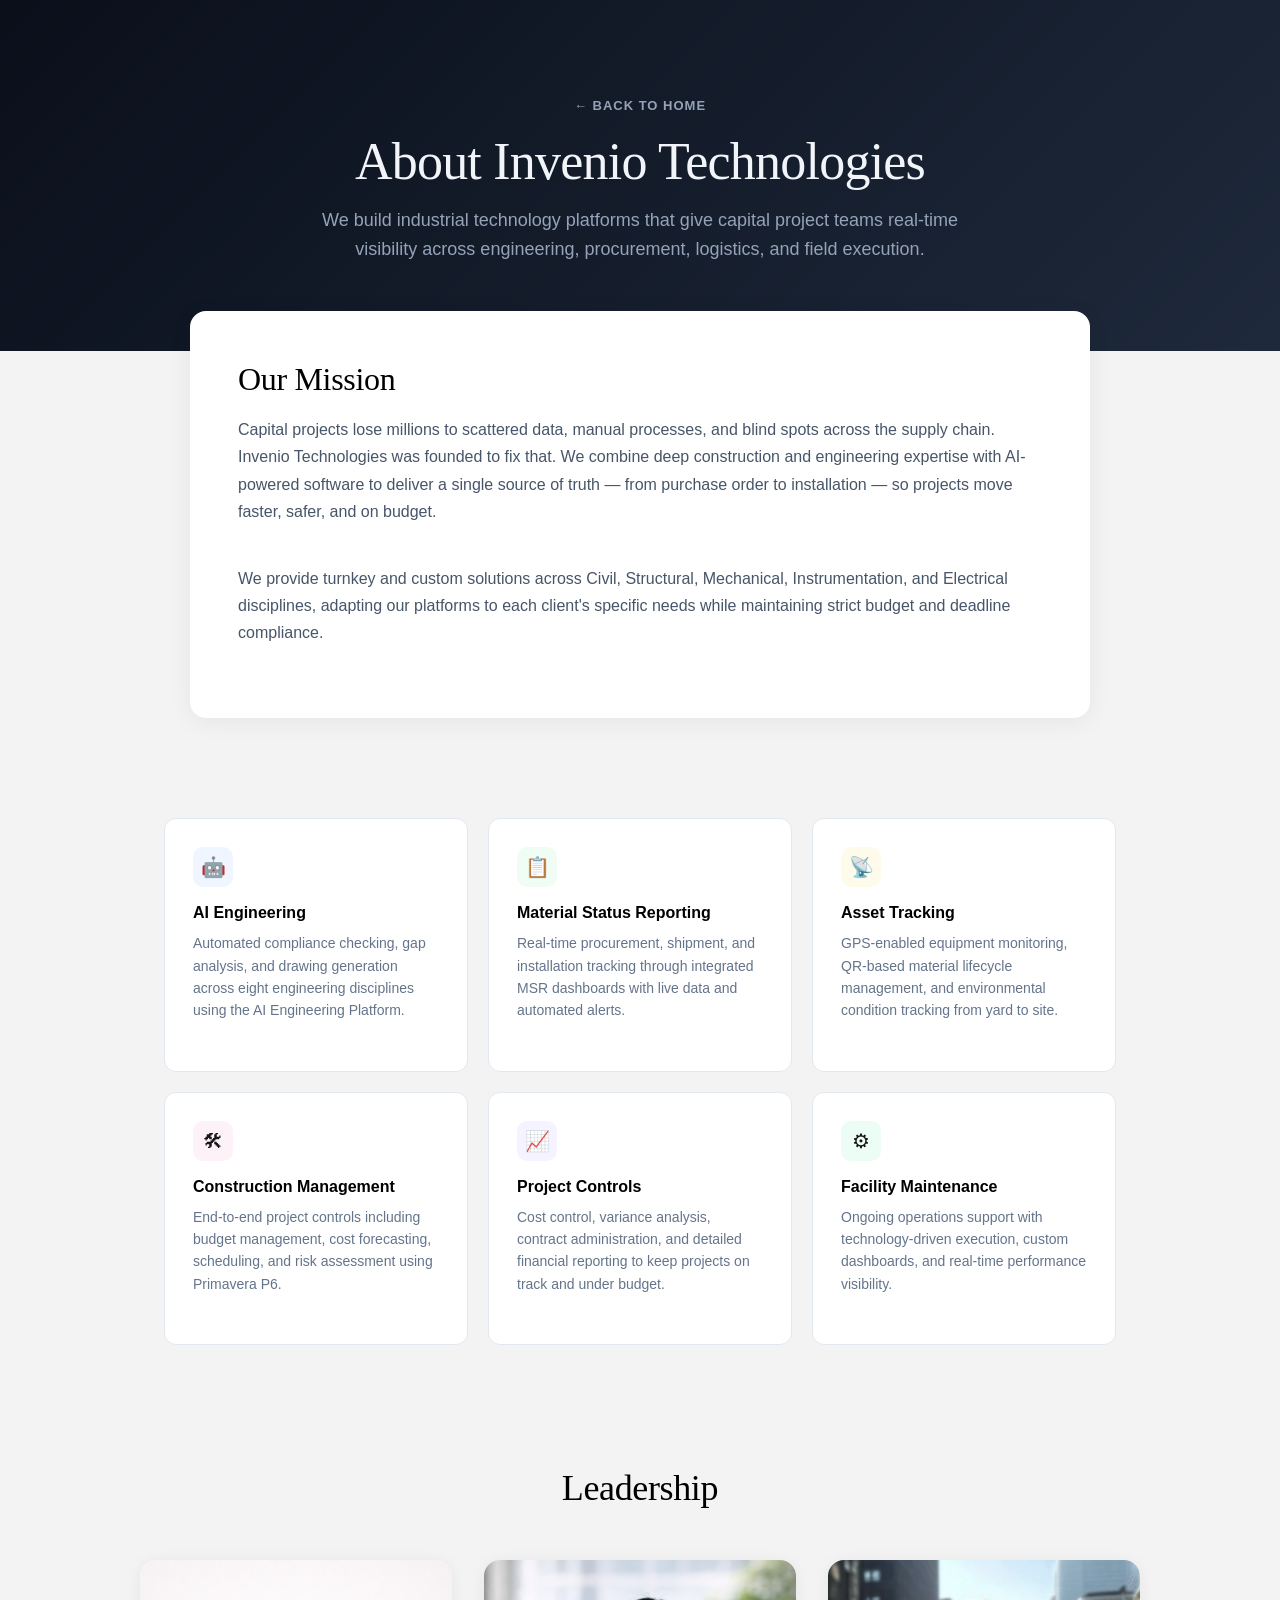
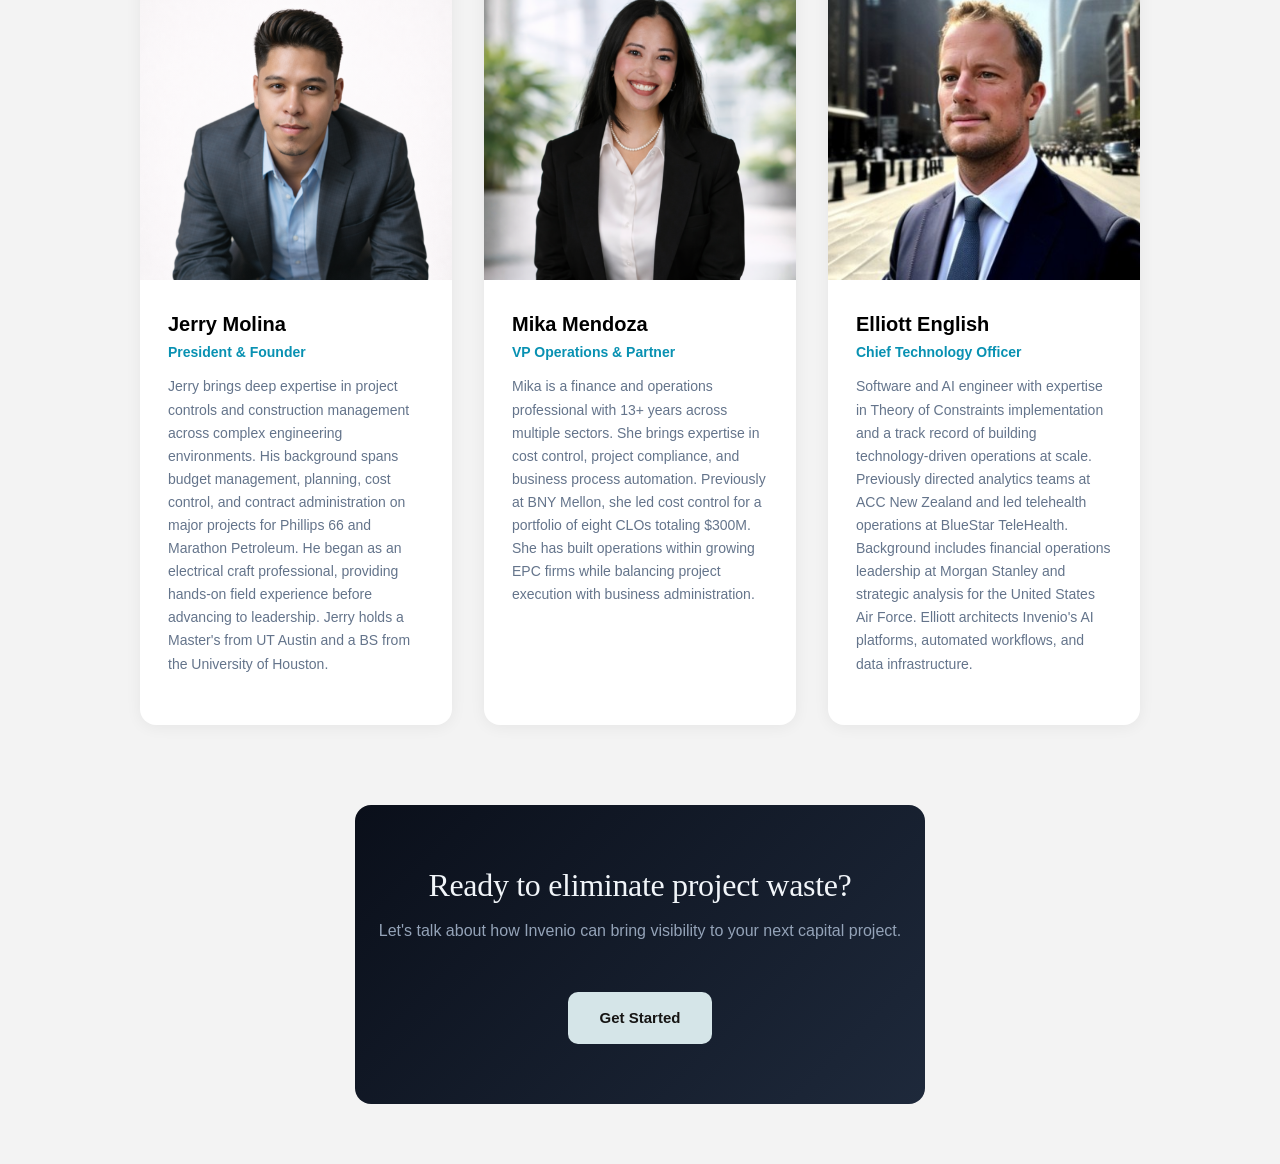
==== commit a017c393: "fix: remove Kindred branding, update hero heading, fix card copy - Removed all Kindred references, n" ====
--- a/about.html
+++ b/about.html
@@ -220,7 +220,7 @@
         <span>&#129302;</span>
       </div>
       <h3>AI Engineering</h3>
-      <p>Automated compliance checking, gap analysis, and drawing generation across eight engineering disciplines using the Kindred AI platform.</p>
+      <p>Automated compliance checking, gap analysis, and drawing generation across eight engineering disciplines using the AI Engineering Platform.</p>
     </div>
     <div class="service-card">
       <div class="service-icon" style="background:#F0FDF4;">
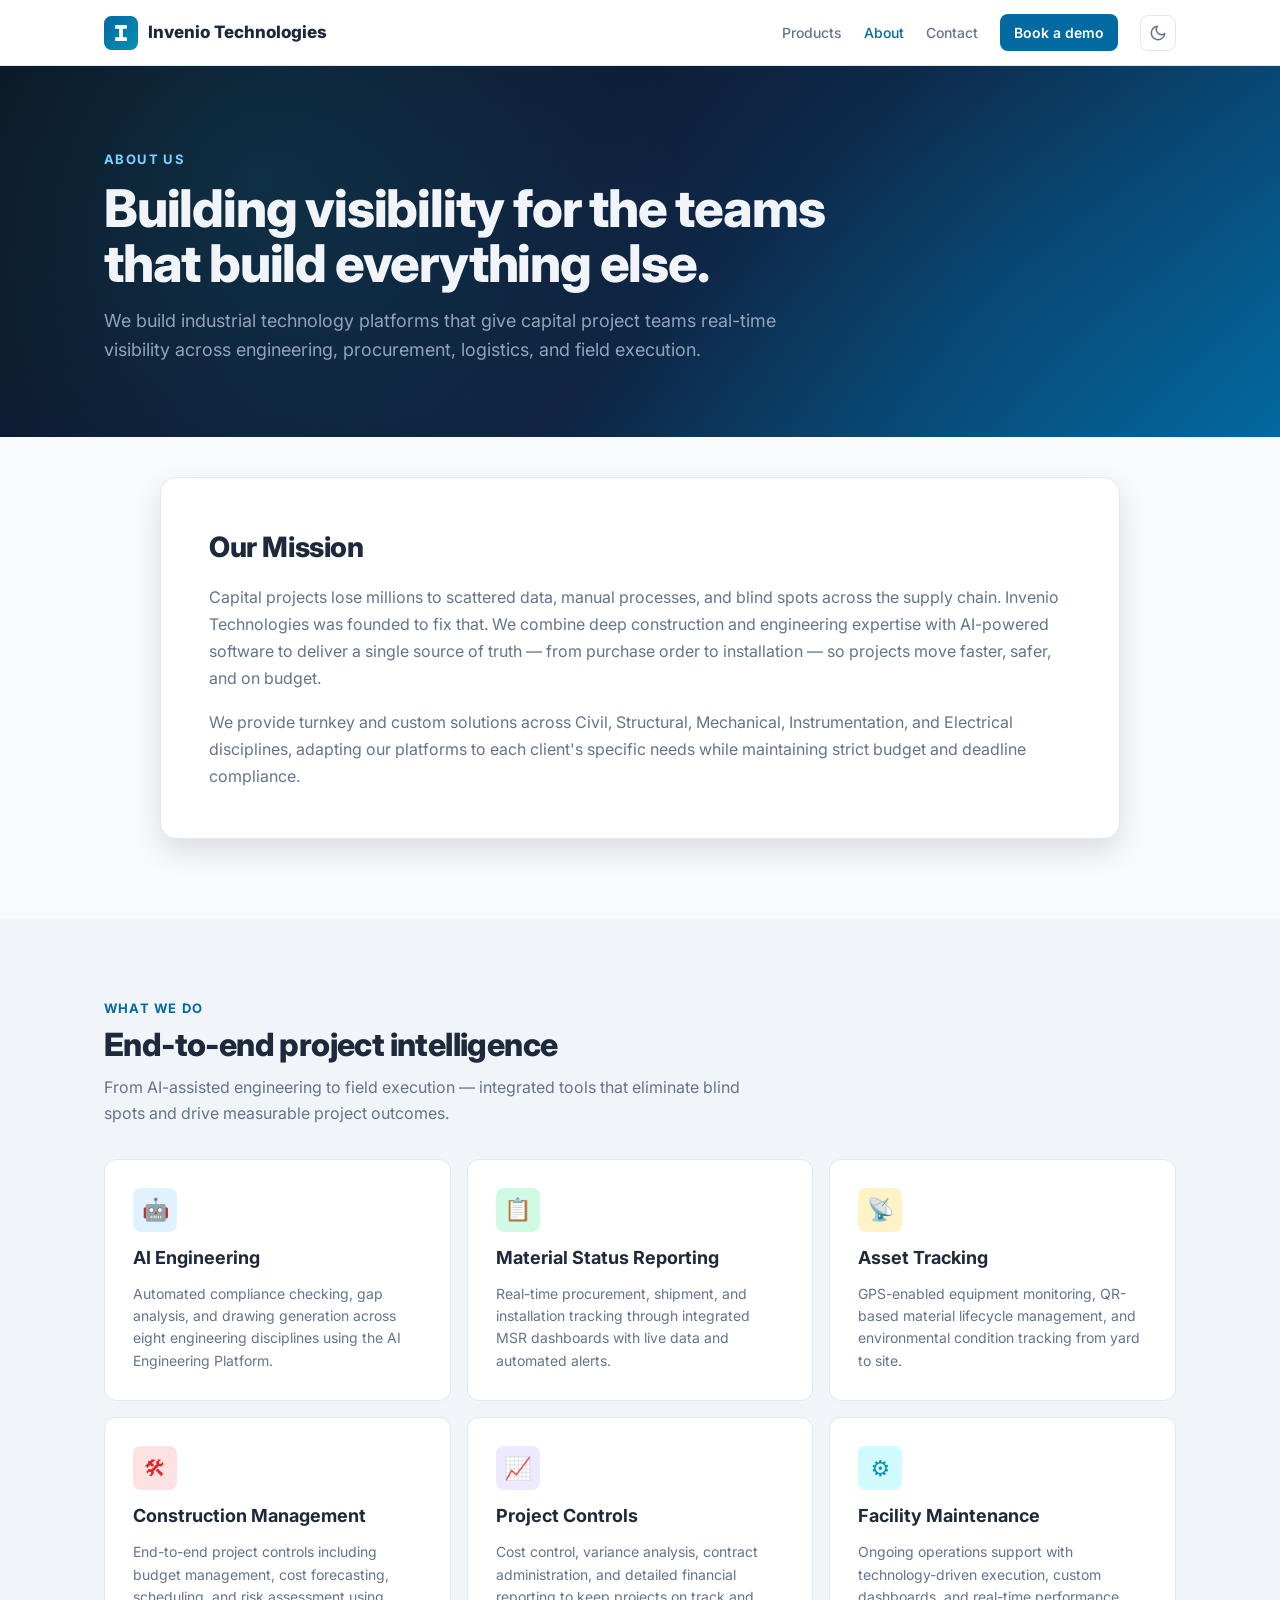
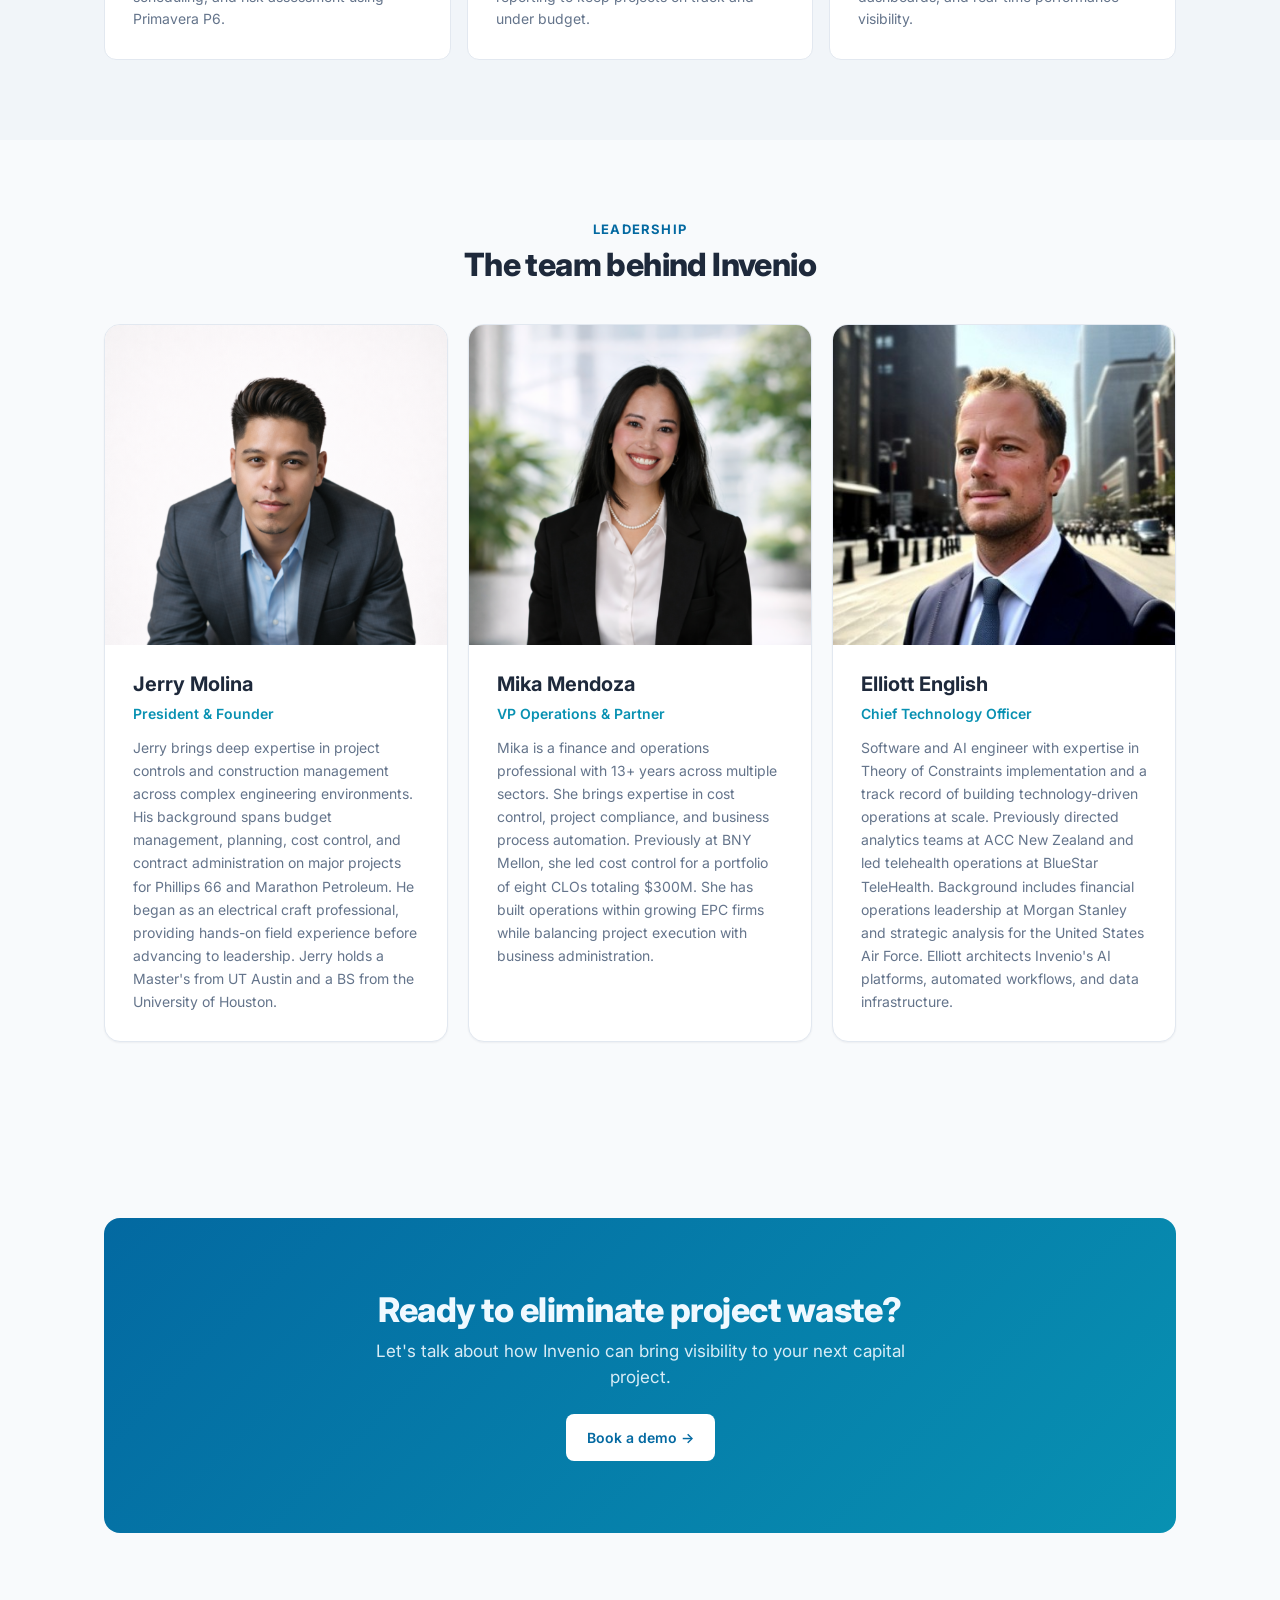
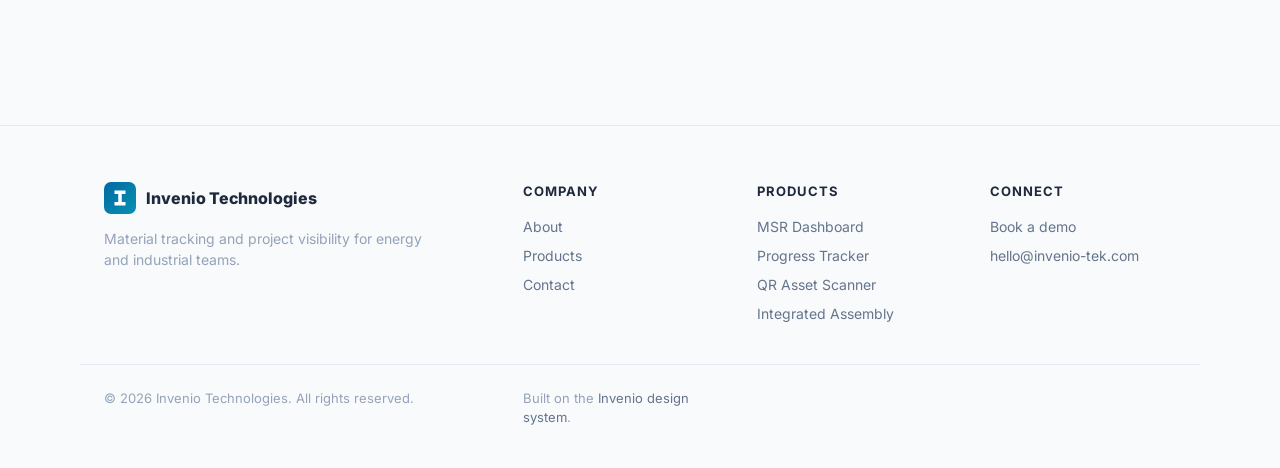
==== commit cb0b4590: "chore: restyle about + contact pages to InvenioStyle design system" ====
--- a/about.html
+++ b/about.html
@@ -1,300 +1,547 @@
 <!DOCTYPE html>
-<html lang="en-US">
+<html lang="en">
 <head>
 <meta charset="UTF-8">
-<meta name="viewport" content="width=device-width, initial-scale=1, maximum-scale=5">
-<title>About Us – Invenio Technologies</title>
-<link rel="stylesheet" href="./Invenio Technologies – Invenio Technologies_files/grid-system.css" type="text/css">
-<link rel="stylesheet" href="./Invenio Technologies – Invenio Technologies_files/style.css" type="text/css">
-<link rel="stylesheet" href="./Invenio Technologies – Invenio Technologies_files/skin-material.css" type="text/css">
-<link rel="stylesheet" href="./Invenio Technologies – Invenio Technologies_files/responsive.css" type="text/css">
-<link rel="stylesheet" href="./Invenio Technologies – Invenio Technologies_files/salient-dynamic-styles.css" type="text/css">
-<link rel="stylesheet" href="./Invenio Technologies – Invenio Technologies_files/fonts.css" type="text/css">
-<link rel="stylesheet" href="./Invenio Technologies – Invenio Technologies_files/nectar-brands.css" type="text/css">
+<meta name="viewport" content="width=device-width, initial-scale=1.0">
+<title>About Us — Invenio Technologies</title>
+<meta name="description" content="Learn about Invenio Technologies — the team building material-tracking, scheduling, and visibility software for energy and industrial project teams.">
+<meta property="og:title" content="About — Invenio Technologies">
+<meta property="og:description" content="The team behind material tracking and project visibility for energy and industrial teams.">
+<meta property="og:type" content="website">
+<link rel="icon" type="image/svg+xml" href="favicon.svg">
+<link rel="preconnect" href="https://fonts.googleapis.com">
+<link rel="preconnect" href="https://fonts.gstatic.com" crossorigin>
+<link href="https://fonts.googleapis.com/css2?family=Inter:wght@400;500;600;700;800;900&family=JetBrains+Mono:wght@400;600&display=swap" rel="stylesheet">
 <style>
+  :root,
+  [data-theme="light"] {
+    --canvas: #f8fafc;
+    --surface: #ffffff;
+    --raised: #f1f5f9;
+    --border: #e2e8f0;
+    --border-strong: #cbd5e1;
+    --text: #1e293b;
+    --text-muted: #64748b;
+    --text-subtle: #94a3b8;
+    --text-inverse: #ffffff;
+    --primary: #0369a1;
+    --primary-hover: #075985;
+    --primary-soft: #e0f2fe;
+    --accent: #0891b2;
+    --accent-soft: #cffafe;
+    --success: #059669;
+    --success-soft: #D1FAE5;
+    --warn: #D97706;
+    --warn-soft: #FEF3C7;
+    --info: #7C3AED;
+    --info-soft: #EDE9FE;
+    --danger: #DC2626;
+    --danger-soft: #FEE2E2;
+    --radius-sm: 6px;
+    --radius-md: 8px;
+    --radius-lg: 12px;
+    --radius-xl: 16px;
+    --shadow-sm: 0 1px 2px rgba(15,23,42,0.05);
+    --shadow-md: 0 4px 12px rgba(15,23,42,0.08);
+    --shadow-lg: 0 12px 28px rgba(15,23,42,0.12);
+    --nav-bg: rgba(255,255,255,0.92);
+    --hero-bg: linear-gradient(135deg, #0B1220 0%, #0F2240 55%, #0369A1 100%);
+    --hero-text: #F1F5F9;
+    --hero-muted: #94A3B8;
+    --motion-fast: 120ms;
+    --motion-standard: 180ms;
+    --ease-standard: cubic-bezier(0.2, 0, 0, 1);
+    --mono: 'JetBrains Mono', ui-monospace, Menlo, monospace;
+  }
+  [data-theme="dark"] {
+    --canvas: #0b1220;
+    --surface: #111a2e;
+    --raised: #1a2744;
+    --border: #334155;
+    --border-strong: #475569;
+    --text: #f1f5f9;
+    --text-muted: #94a3b8;
+    --text-subtle: #64748b;
+    --text-inverse: #0b1220;
+    --primary: #22d3ee;
+    --primary-hover: #67e8f9;
+    --primary-soft: rgba(34,211,238,0.14);
+    --accent: #0891b2;
+    --accent-soft: rgba(8,145,178,0.18);
+    --success: #10b981;
+    --success-soft: rgba(16,185,129,0.15);
+    --warn: #F59E0B;
+    --warn-soft: rgba(245,158,11,0.15);
+    --info: #8B5CF6;
+    --info-soft: rgba(139,92,246,0.15);
+    --danger: #EF4444;
+    --danger-soft: rgba(239,68,68,0.15);
+    --nav-bg: rgba(11,18,32,0.88);
+    --shadow-sm: 0 1px 2px rgba(0,0,0,0.4);
+    --shadow-md: 0 4px 12px rgba(0,0,0,0.5);
+    --shadow-lg: 0 12px 28px rgba(0,0,0,0.6);
+    --hero-bg: linear-gradient(135deg, #05070D 0%, #0B1220 55%, #0E3A5F 100%);
+  }
   * { margin: 0; padding: 0; box-sizing: border-box; }
+  html { scroll-behavior: smooth; }
   body {
-    font-family: 'Manrope', sans-serif;
-    background-color: #f3f3f3;
-    color: #161514;
-  }
-  .about-hero {
-    background: linear-gradient(135deg, #0A0F1A 0%, #1E293B 100%);
-    padding: 80px 24px 60px;
-    text-align: center;
-  }
-  .about-hero h1 {
-    font-family: 'Instrument Serif', serif;
-    font-weight: 400;
-    font-size: 52px;
-    color: #F1F5F9;
-    margin-bottom: 16px;
-  }
-  .about-hero p {
-    font-size: 18px;
-    color: #94A3B8;
-    max-width: 700px;
-    margin: 0 auto;
-    line-height: 1.6;
-  }
-  .back-link {
-    display: inline-block;
-    padding: 16px 24px;
-    color: #94A3B8;
-    text-decoration: none;
-    font-size: 13px;
-    font-weight: 600;
-    text-transform: uppercase;
-    letter-spacing: 1px;
-  }
-  .back-link:hover { color: #F1F5F9; }
-
-  .section { max-width: 1000px; margin: 0 auto; padding: 60px 24px; }
-
+    font-family: 'Inter', system-ui, -apple-system, sans-serif;
+    background: var(--canvas);
+    color: var(--text);
+    line-height: 1.5;
+    -webkit-font-smoothing: antialiased;
+    transition: background-color var(--motion-standard) var(--ease-standard), color var(--motion-standard) var(--ease-standard);
+  }
+  a { color: var(--primary); text-decoration: none; }
+  a:hover { color: var(--primary-hover); }
+  img { max-width: 100%; display: block; }
+
+  .container { max-width: 1120px; margin: 0 auto; padding: 0 24px; }
+
+  /* ── Nav ──────────────────────────────────────────── */
+  nav {
+    background: var(--nav-bg);
+    backdrop-filter: blur(12px);
+    -webkit-backdrop-filter: blur(12px);
+    border-bottom: 1px solid var(--border);
+    padding: 14px 0;
+    position: sticky; top: 0; z-index: 100;
+  }
+  nav .container { display: flex; align-items: center; justify-content: space-between; gap: 16px; }
+  .logo { display: flex; align-items: center; gap: 10px; font-weight: 800; font-size: 17px; color: var(--text); }
+  .logo img { width: 34px; height: 34px; display: block; }
+  .nav-links { display: flex; gap: 22px; align-items: center; }
+  .nav-links a { color: var(--text-muted); font-size: 14px; font-weight: 500; }
+  .nav-links a:hover { color: var(--primary); }
+  .nav-links a.active { color: var(--primary); }
+  .nav-links a.cta {
+    background: var(--primary); color: var(--text-inverse);
+    padding: 8px 14px; border-radius: var(--radius-md); font-weight: 600;
+  }
+  .nav-links a.cta:hover { background: var(--primary-hover); color: var(--text-inverse); }
+  .theme-toggle {
+    display: inline-flex; align-items: center; justify-content: center;
+    width: 36px; height: 36px;
+    border: 1px solid var(--border); background: var(--surface); color: var(--text-muted);
+    border-radius: var(--radius-md); cursor: pointer;
+    transition: color var(--motion-fast) var(--ease-standard), border-color var(--motion-fast) var(--ease-standard);
+  }
+  .theme-toggle:hover { color: var(--primary); border-color: var(--primary); }
+  .theme-toggle svg { width: 18px; height: 18px; }
+  [data-theme="light"] .theme-toggle .icon-sun { display: none; }
+  [data-theme="dark"] .theme-toggle .icon-moon { display: none; }
+
+  /* ── Page hero ────────────────────────────────────── */
+  .page-hero {
+    background: var(--hero-bg);
+    color: var(--hero-text);
+    padding: 80px 0 72px;
+    position: relative; overflow: hidden;
+  }
+  .page-hero::after {
+    content: ""; position: absolute; inset: 0;
+    background-image:
+      radial-gradient(circle at 20% 30%, rgba(34,211,238,0.12), transparent 40%),
+      radial-gradient(circle at 80% 70%, rgba(3,105,161,0.22), transparent 45%);
+    pointer-events: none;
+  }
+  .page-hero .container { position: relative; z-index: 1; }
+  .page-hero .eyebrow {
+    font-size: 13px; font-weight: 700; letter-spacing: 1.4px;
+    text-transform: uppercase; color: #7dd3fc;
+  }
+  .page-hero h1 {
+    font-size: 52px; font-weight: 800; line-height: 1.05;
+    letter-spacing: -1.2px; margin: 12px 0 16px; max-width: 820px;
+  }
+  .page-hero p {
+    font-size: 18px; color: var(--hero-muted); max-width: 680px; line-height: 1.6;
+  }
+
+  /* ── Sections ────────────────────────────────────── */
+  .section { padding: 80px 0; }
+  .section.alt { background: var(--raised); }
+  .section-head { margin-bottom: 32px; }
+  .section-head .eyebrow {
+    font-size: 13px; font-weight: 700; letter-spacing: 1.2px;
+    text-transform: uppercase; color: var(--primary); display: block;
+  }
+  .section-head h2 {
+    font-size: 32px; font-weight: 800; letter-spacing: -0.6px;
+    line-height: 1.15; margin-top: 8px;
+  }
+  .section-head p {
+    color: var(--text-muted); font-size: 16px; line-height: 1.6;
+    margin-top: 12px; max-width: 640px;
+  }
+
+  /* ── Mission card ────────────────────────────────── */
   .mission {
-    background: #FFFFFF;
-    border-radius: 16px;
+    background: var(--surface);
+    border-radius: var(--radius-xl);
     padding: 48px;
     margin: -40px auto 0;
-    max-width: 900px;
+    max-width: 960px;
     position: relative;
     z-index: 2;
-    box-shadow: 0 4px 24px rgba(0,0,0,0.06);
+    box-shadow: var(--shadow-lg);
+    border: 1px solid var(--border);
   }
   .mission h2 {
-    font-family: 'Instrument Serif', serif;
-    font-weight: 400;
-    font-size: 32px;
+    font-size: 28px; font-weight: 800; letter-spacing: -0.4px;
     margin-bottom: 16px;
   }
   .mission p {
-    font-size: 16px;
-    line-height: 1.7;
-    color: #475569;
-  }
-
+    font-size: 16px; line-height: 1.7; color: var(--text-muted);
+  }
+
+  /* ── Services grid ───────────────────────────────── */
   .services {
     display: grid;
-    grid-template-columns: repeat(3, 1fr);
-    gap: 20px;
-    margin-top: 40px;
+    grid-template-columns: repeat(auto-fit, minmax(300px, 1fr));
+    gap: 16px;
   }
   .service-card {
-    background: #FFFFFF;
-    border-radius: 12px;
+    background: var(--surface);
+    border-radius: var(--radius-lg);
     padding: 28px;
-    border: 1px solid #E2E8F0;
-    transition: box-shadow 0.2s;
-  }
-  .service-card:hover { box-shadow: 0 4px 16px rgba(0,0,0,0.08); }
-  .service-card h3 {
-    font-size: 16px;
-    font-weight: 700;
-    margin-bottom: 8px;
-  }
-  .service-card p {
-    font-size: 14px;
-    color: #64748B;
-    line-height: 1.6;
-  }
+    border: 1px solid var(--border);
+    display: flex; flex-direction: column; gap: 12px;
+    transition: transform var(--motion-fast) var(--ease-standard), border-color var(--motion-fast) var(--ease-standard), box-shadow var(--motion-fast) var(--ease-standard);
+  }
+  .service-card:hover {
+    border-color: var(--primary);
+    transform: translateY(-2px);
+    box-shadow: var(--shadow-md);
+  }
+  .service-card h3 { font-size: 18px; font-weight: 700; }
+  .service-card p { font-size: 14px; color: var(--text-muted); line-height: 1.6; }
   .service-icon {
-    width: 40px;
-    height: 40px;
-    border-radius: 10px;
-    display: flex;
-    align-items: center;
-    justify-content: center;
-    font-size: 20px;
-    margin-bottom: 16px;
-  }
-
-  .team-section { padding: 60px 24px 80px; }
-  .team-section h2 {
-    font-family: 'Instrument Serif', serif;
-    font-weight: 400;
-    font-size: 36px;
-    text-align: center;
-    margin-bottom: 48px;
-  }
+    width: 44px; height: 44px;
+    border-radius: var(--radius-md);
+    display: inline-flex;
+    align-items: center; justify-content: center;
+    font-size: 22px;
+  }
+  .service-icon.blue    { background: var(--primary-soft); color: var(--primary); }
+  .service-icon.green   { background: var(--success-soft); color: var(--success); }
+  .service-icon.amber   { background: var(--warn-soft);    color: var(--warn); }
+  .service-icon.rose    { background: var(--danger-soft);  color: var(--danger); }
+  .service-icon.violet  { background: var(--info-soft);    color: var(--info); }
+  .service-icon.teal    { background: var(--accent-soft);  color: var(--accent); }
+
+  /* ── Team grid ───────────────────────────────────── */
   .team-grid {
     display: grid;
-    grid-template-columns: repeat(3, 1fr);
-    gap: 32px;
-    max-width: 1000px;
+    grid-template-columns: repeat(auto-fit, minmax(300px, 1fr));
+    gap: 20px;
+    max-width: 1120px;
     margin: 0 auto;
   }
   .team-card {
-    background: #FFFFFF;
-    border-radius: 16px;
+    background: var(--surface);
+    border: 1px solid var(--border);
+    border-radius: var(--radius-xl);
     overflow: hidden;
-    box-shadow: 0 2px 16px rgba(0,0,0,0.06);
-    transition: transform 0.2s;
-  }
-  .team-card:hover { transform: translateY(-4px); }
+    box-shadow: var(--shadow-sm);
+    transition: transform var(--motion-fast) var(--ease-standard), box-shadow var(--motion-fast) var(--ease-standard);
+  }
+  .team-card:hover {
+    transform: translateY(-3px);
+    box-shadow: var(--shadow-lg);
+  }
   .team-card img {
     width: 100%;
     height: 320px;
     object-fit: cover;
     object-position: top;
   }
-  .team-card-info {
-    padding: 24px 28px 28px;
-  }
+  .team-card-info { padding: 24px 28px 28px; }
   .team-card-info h3 {
-    font-size: 20px;
-    font-weight: 700;
-    margin-bottom: 4px;
+    font-size: 20px; font-weight: 700; margin-bottom: 4px;
   }
   .team-card-info .title {
     font-size: 14px;
-    color: #0891B2;
+    color: var(--accent);
     font-weight: 600;
     margin-bottom: 12px;
   }
   .team-card-info p {
-    font-size: 14px;
-    color: #64748B;
-    line-height: 1.65;
-  }
-
-  .cta-section {
-    background: linear-gradient(135deg, #0A0F1A 0%, #1E293B 100%);
-    padding: 60px 24px;
+    font-size: 14px; color: var(--text-muted); line-height: 1.65;
+  }
+
+  /* ── CTA band ────────────────────────────────────── */
+  .cta-band {
+    background: linear-gradient(135deg, #0369A1 0%, #0891B2 100%);
+    color: #F0F9FF;
     text-align: center;
-    border-radius: 16px;
-    max-width: 900px;
-    margin: 0 auto 60px;
-  }
-  .cta-section h2 {
-    font-family: 'Instrument Serif', serif;
-    font-weight: 400;
-    font-size: 32px;
-    color: #F1F5F9;
-    margin-bottom: 12px;
-  }
-  .cta-section p {
-    color: #94A3B8;
-    font-size: 16px;
-    margin-bottom: 24px;
-  }
-  .cta-btn {
-    display: inline-block;
-    background: #D5E5E8;
-    color: #161514;
-    padding: 14px 32px;
-    border-radius: 10px;
-    text-decoration: none;
-    font-weight: 700;
-    font-size: 15px;
-    transition: opacity 0.2s;
-  }
-  .cta-btn:hover { opacity: 0.85; }
-
-  @media (max-width: 700px) {
-    .about-hero h1 { font-size: 36px; }
-    .services { grid-template-columns: 1fr; }
-    .team-grid { grid-template-columns: 1fr; }
+    padding: 72px 24px;
+    border-radius: var(--radius-xl);
+    max-width: 1072px; margin: 0 auto;
+  }
+  .cta-band h2 {
+    font-size: 34px; font-weight: 800; letter-spacing: -0.5px;
+    line-height: 1.15; margin-bottom: 10px;
+  }
+  .cta-band p { font-size: 17px; opacity: 0.9; max-width: 560px; margin: 0 auto 24px; }
+  .btn {
+    display: inline-flex; align-items: center; gap: 8px;
+    padding: 12px 20px; border-radius: var(--radius-md);
+    font-size: 14px; font-weight: 600; border: 1px solid transparent;
+    transition: background var(--motion-fast) var(--ease-standard), color var(--motion-fast) var(--ease-standard), border-color var(--motion-fast) var(--ease-standard);
+    cursor: pointer; text-decoration: none;
+  }
+  .btn-primary { background: var(--primary); color: var(--text-inverse); }
+  .btn-primary:hover { background: var(--primary-hover); color: var(--text-inverse); }
+  .cta-band .btn-primary { background: #FFFFFF; color: #0369A1; }
+  .cta-band .btn-primary:hover { background: #F0F9FF; color: #075985; }
+
+  /* ── Footer ──────────────────────────────────────── */
+  footer {
+    padding: 56px 0 40px;
+    border-top: 1px solid var(--border);
+    color: var(--text-subtle); font-size: 14px;
+    margin-top: 96px;
+  }
+  footer .container {
+    display: grid; grid-template-columns: 2fr 1fr 1fr 1fr; gap: 48px;
+  }
+  footer h4 {
+    font-size: 13px; font-weight: 700; text-transform: uppercase;
+    letter-spacing: 1px; color: var(--text); margin-bottom: 14px;
+  }
+  footer ul { list-style: none; }
+  footer li { margin-bottom: 8px; }
+  footer a { color: var(--text-muted); }
+  footer a:hover { color: var(--primary); }
+  .footer-brand { display: flex; align-items: center; gap: 10px; margin-bottom: 14px; }
+  .footer-brand img { width: 32px; height: 32px; }
+  .footer-brand span { font-weight: 800; font-size: 16px; color: var(--text); }
+  .footer-bottom {
+    max-width: 1120px; margin: 32px auto 0;
+    padding: 24px 24px 0;
+    border-top: 1px solid var(--border);
+    display: flex; justify-content: space-between; flex-wrap: wrap; gap: 12px;
+    color: var(--text-subtle); font-size: 13px;
+  }
+
+  /* ── Responsive ──────────────────────────────────── */
+  @media (max-width: 860px) {
+    .page-hero { padding: 72px 0 56px; }
+    .page-hero h1 { font-size: 40px; }
+    .section { padding: 64px 0; }
+    .section-head h2 { font-size: 28px; }
+    .mission { padding: 32px 24px; }
     .team-card img { height: 280px; }
-    .mission { padding: 32px 24px; }
+    footer .container { grid-template-columns: 1fr 1fr; }
+  }
+  @media (max-width: 560px) {
+    .nav-links a:not(.cta):not(.theme-toggle) { display: none; }
+    .page-hero h1 { font-size: 32px; }
+    .cta-band h2 { font-size: 26px; }
+    footer .container { grid-template-columns: 1fr; }
   }
 </style>
 </head>
 <body>
 
-<div class="about-hero">
-  <a href="/" class="back-link">&larr; Back to Home</a>
-  <h1>About Invenio Technologies</h1>
-  <p>We build industrial technology platforms that give capital project teams real-time visibility across engineering, procurement, logistics, and field execution.</p>
-</div>
-
-<div class="mission">
-  <h2>Our Mission</h2>
-  <p>Capital projects lose millions to scattered data, manual processes, and blind spots across the supply chain. Invenio Technologies was founded to fix that. We combine deep construction and engineering expertise with AI-powered software to deliver a single source of truth — from purchase order to installation — so projects move faster, safer, and on budget.</p>
-  <p style="margin-top: 16px;">We provide turnkey and custom solutions across Civil, Structural, Mechanical, Instrumentation, and Electrical disciplines, adapting our platforms to each client's specific needs while maintaining strict budget and deadline compliance.</p>
-</div>
-
-<div class="section">
-  <div class="services">
-    <div class="service-card">
-      <div class="service-icon" style="background:#EFF6FF;">
-        <span>&#129302;</span>
-      </div>
-      <h3>AI Engineering</h3>
-      <p>Automated compliance checking, gap analysis, and drawing generation across eight engineering disciplines using the AI Engineering Platform.</p>
-    </div>
-    <div class="service-card">
-      <div class="service-icon" style="background:#F0FDF4;">
-        <span>&#128203;</span>
-      </div>
-      <h3>Material Status Reporting</h3>
-      <p>Real-time procurement, shipment, and installation tracking through integrated MSR dashboards with live data and automated alerts.</p>
-    </div>
-    <div class="service-card">
-      <div class="service-icon" style="background:#FFFBEB;">
-        <span>&#128225;</span>
-      </div>
-      <h3>Asset Tracking</h3>
-      <p>GPS-enabled equipment monitoring, QR-based material lifecycle management, and environmental condition tracking from yard to site.</p>
-    </div>
-    <div class="service-card">
-      <div class="service-icon" style="background:#FDF2F8;">
-        <span>&#128736;</span>
-      </div>
-      <h3>Construction Management</h3>
-      <p>End-to-end project controls including budget management, cost forecasting, scheduling, and risk assessment using Primavera P6.</p>
-    </div>
-    <div class="service-card">
-      <div class="service-icon" style="background:#F5F3FF;">
-        <span>&#128200;</span>
-      </div>
-      <h3>Project Controls</h3>
-      <p>Cost control, variance analysis, contract administration, and detailed financial reporting to keep projects on track and under budget.</p>
-    </div>
-    <div class="service-card">
-      <div class="service-icon" style="background:#ECFDF5;">
-        <span>&#9881;</span>
-      </div>
-      <h3>Facility Maintenance</h3>
-      <p>Ongoing operations support with technology-driven execution, custom dashboards, and real-time performance visibility.</p>
-    </div>
-  </div>
-</div>
-
-<div class="team-section">
-  <h2>Leadership</h2>
-  <div class="team-grid">
-    <div class="team-card">
-      <img src="/jerry3-500x500.png" alt="Jerry Molina">
-      <div class="team-card-info">
-        <h3>Jerry Molina</h3>
-        <div class="title">President &amp; Founder</div>
-        <p>Jerry brings deep expertise in project controls and construction management across complex engineering environments. His background spans budget management, planning, cost control, and contract administration on major projects for Phillips 66 and Marathon Petroleum. He began as an electrical craft professional, providing hands-on field experience before advancing to leadership. Jerry holds a Master's from UT Austin and a BS from the University of Houston.</p>
-      </div>
-    </div>
-    <div class="team-card">
-      <img src="/mika3-500x500.png" alt="Mika Mendoza">
-      <div class="team-card-info">
-        <h3>Mika Mendoza</h3>
-        <div class="title">VP Operations &amp; Partner</div>
-        <p>Mika is a finance and operations professional with 13+ years across multiple sectors. She brings expertise in cost control, project compliance, and business process automation. Previously at BNY Mellon, she led cost control for a portfolio of eight CLOs totaling $300M. She has built operations within growing EPC firms while balancing project execution with business administration.</p>
-      </div>
-    </div>
-    <div class="team-card">
-      <img src="/Elliott_img.jpeg" alt="Elliott English">
-      <div class="team-card-info">
-        <h3>Elliott English</h3>
-        <div class="title">Chief Technology Officer</div>
-        <p>Software and AI engineer with expertise in Theory of Constraints implementation and a track record of building technology-driven operations at scale. Previously directed analytics teams at ACC New Zealand and led telehealth operations at BlueStar TeleHealth. Background includes financial operations leadership at Morgan Stanley and strategic analysis for the United States Air Force. Elliott architects Invenio's AI platforms, automated workflows, and data infrastructure.</p>
-      </div>
-    </div>
-  </div>
-</div>
-
-<div class="cta-section">
-  <h2>Ready to eliminate project waste?</h2>
-  <p>Let's talk about how Invenio can bring visibility to your next capital project.</p>
-  <a href="mailto:info@invenio-tek.com" class="cta-btn">Get Started</a>
-</div>
+<nav>
+  <div class="container">
+    <a href="/" class="logo">
+      <img src="brand/invenio-mark.svg" alt="" id="logo-mark">
+      <span>Invenio Technologies</span>
+    </a>
+    <div class="nav-links">
+      <a href="portfolio.html">Products</a>
+      <a href="about.html" class="active">About</a>
+      <a href="contact.html">Contact</a>
+      <a href="contact.html" class="cta">Book a demo</a>
+      <button type="button" id="theme-toggle" class="theme-toggle" aria-label="Toggle color theme">
+        <svg class="icon-moon" viewBox="0 0 24 24" fill="none" stroke="currentColor" stroke-width="2" stroke-linecap="round" stroke-linejoin="round"><path d="M21 12.79A9 9 0 1 1 11.21 3 7 7 0 0 0 21 12.79z"/></svg>
+        <svg class="icon-sun" viewBox="0 0 24 24" fill="none" stroke="currentColor" stroke-width="2" stroke-linecap="round" stroke-linejoin="round"><circle cx="12" cy="12" r="4"/><path d="M12 2v2M12 20v2M4.93 4.93l1.41 1.41M17.66 17.66l1.41 1.41M2 12h2M20 12h2M4.93 19.07l1.41-1.41M17.66 6.34l1.41-1.41"/></svg>
+      </button>
+    </div>
+  </div>
+</nav>
+
+<!-- ── HERO ─────────────────────────────────────────── -->
+<header class="page-hero">
+  <div class="container">
+    <span class="eyebrow">About us</span>
+    <h1>Building visibility for the teams that build everything else.</h1>
+    <p>We build industrial technology platforms that give capital project teams real-time visibility across engineering, procurement, logistics, and field execution.</p>
+  </div>
+</header>
+
+<!-- ── MISSION ──────────────────────────────────────── -->
+<section class="section">
+  <div class="container">
+    <div class="mission">
+      <h2>Our Mission</h2>
+      <p>Capital projects lose millions to scattered data, manual processes, and blind spots across the supply chain. Invenio Technologies was founded to fix that. We combine deep construction and engineering expertise with AI-powered software to deliver a single source of truth — from purchase order to installation — so projects move faster, safer, and on budget.</p>
+      <p style="margin-top: 16px;">We provide turnkey and custom solutions across Civil, Structural, Mechanical, Instrumentation, and Electrical disciplines, adapting our platforms to each client's specific needs while maintaining strict budget and deadline compliance.</p>
+    </div>
+  </div>
+</section>
+
+<!-- ── SERVICES ─────────────────────────────────────── -->
+<section class="section alt">
+  <div class="container">
+    <div class="section-head">
+      <span class="eyebrow">What we do</span>
+      <h2>End-to-end project intelligence</h2>
+      <p>From AI-assisted engineering to field execution — integrated tools that eliminate blind spots and drive measurable project outcomes.</p>
+    </div>
+    <div class="services">
+      <div class="service-card">
+        <span class="service-icon blue">&#129302;</span>
+        <h3>AI Engineering</h3>
+        <p>Automated compliance checking, gap analysis, and drawing generation across eight engineering disciplines using the AI Engineering Platform.</p>
+      </div>
+      <div class="service-card">
+        <span class="service-icon green">&#128203;</span>
+        <h3>Material Status Reporting</h3>
+        <p>Real-time procurement, shipment, and installation tracking through integrated MSR dashboards with live data and automated alerts.</p>
+      </div>
+      <div class="service-card">
+        <span class="service-icon amber">&#128225;</span>
+        <h3>Asset Tracking</h3>
+        <p>GPS-enabled equipment monitoring, QR-based material lifecycle management, and environmental condition tracking from yard to site.</p>
+      </div>
+      <div class="service-card">
+        <span class="service-icon rose">&#128736;</span>
+        <h3>Construction Management</h3>
+        <p>End-to-end project controls including budget management, cost forecasting, scheduling, and risk assessment using Primavera P6.</p>
+      </div>
+      <div class="service-card">
+        <span class="service-icon violet">&#128200;</span>
+        <h3>Project Controls</h3>
+        <p>Cost control, variance analysis, contract administration, and detailed financial reporting to keep projects on track and under budget.</p>
+      </div>
+      <div class="service-card">
+        <span class="service-icon teal">&#9881;</span>
+        <h3>Facility Maintenance</h3>
+        <p>Ongoing operations support with technology-driven execution, custom dashboards, and real-time performance visibility.</p>
+      </div>
+    </div>
+  </div>
+</section>
+
+<!-- ── TEAM ─────────────────────────────────────────── -->
+<section class="section">
+  <div class="container">
+    <div class="section-head" style="text-align: center; margin: 0 auto 40px;">
+      <span class="eyebrow">Leadership</span>
+      <h2>The team behind Invenio</h2>
+    </div>
+    <div class="team-grid">
+      <div class="team-card">
+        <img src="jerry3-500x500.png" alt="Jerry Molina">
+        <div class="team-card-info">
+          <h3>Jerry Molina</h3>
+          <div class="title">President &amp; Founder</div>
+          <p>Jerry brings deep expertise in project controls and construction management across complex engineering environments. His background spans budget management, planning, cost control, and contract administration on major projects for Phillips 66 and Marathon Petroleum. He began as an electrical craft professional, providing hands-on field experience before advancing to leadership. Jerry holds a Master's from UT Austin and a BS from the University of Houston.</p>
+        </div>
+      </div>
+      <div class="team-card">
+        <img src="mika3-500x500.png" alt="Mika Mendoza">
+        <div class="team-card-info">
+          <h3>Mika Mendoza</h3>
+          <div class="title">VP Operations &amp; Partner</div>
+          <p>Mika is a finance and operations professional with 13+ years across multiple sectors. She brings expertise in cost control, project compliance, and business process automation. Previously at BNY Mellon, she led cost control for a portfolio of eight CLOs totaling $300M. She has built operations within growing EPC firms while balancing project execution with business administration.</p>
+        </div>
+      </div>
+      <div class="team-card">
+        <img src="Elliott_img.jpeg" alt="Elliott English">
+        <div class="team-card-info">
+          <h3>Elliott English</h3>
+          <div class="title">Chief Technology Officer</div>
+          <p>Software and AI engineer with expertise in Theory of Constraints implementation and a track record of building technology-driven operations at scale. Previously directed analytics teams at ACC New Zealand and led telehealth operations at BlueStar TeleHealth. Background includes financial operations leadership at Morgan Stanley and strategic analysis for the United States Air Force. Elliott architects Invenio's AI platforms, automated workflows, and data infrastructure.</p>
+        </div>
+      </div>
+    </div>
+  </div>
+</section>
+
+<!-- ── CTA BAND ─────────────────────────────────────── -->
+<section style="padding: 96px 0;">
+  <div class="cta-band">
+    <h2>Ready to eliminate project waste?</h2>
+    <p>Let's talk about how Invenio can bring visibility to your next capital project.</p>
+    <a href="contact.html" class="btn btn-primary">Book a demo →</a>
+  </div>
+</section>
+
+<!-- ── FOOTER ───────────────────────────────────────── -->
+<footer>
+  <div class="container">
+    <div>
+      <div class="footer-brand">
+        <img src="brand/invenio-mark.svg" alt="" id="footer-mark">
+        <span>Invenio Technologies</span>
+      </div>
+      <p style="max-width: 340px;">Material tracking and project visibility for energy and industrial teams.</p>
+    </div>
+    <div>
+      <h4>Company</h4>
+      <ul>
+        <li><a href="about.html">About</a></li>
+        <li><a href="portfolio.html">Products</a></li>
+        <li><a href="contact.html">Contact</a></li>
+      </ul>
+    </div>
+    <div>
+      <h4>Products</h4>
+      <ul>
+        <li><a href="portfolio.html#msr">MSR Dashboard</a></li>
+        <li><a href="portfolio.html#progress-tracker">Progress Tracker</a></li>
+        <li><a href="portfolio.html#qr-scanner">QR Asset Scanner</a></li>
+        <li><a href="portfolio.html#ia">Integrated Assembly</a></li>
+      </ul>
+    </div>
+    <div>
+      <h4>Connect</h4>
+      <ul>
+        <li><a href="contact.html">Book a demo</a></li>
+        <li><a href="mailto:hello@invenio-tek.com">hello@invenio-tek.com</a></li>
+      </ul>
+    </div>
+  </div>
+  <div class="footer-bottom container">
+    <div>© <span id="year"></span> Invenio Technologies. All rights reserved.</div>
+    <div>Built on the <a href="https://github.com/TomEnglish/InvenioStyle">Invenio design system</a>.</div>
+  </div>
+</footer>
+
+<script>
+  (function () {
+    var root = document.documentElement;
+    var stored = null;
+    try { stored = localStorage.getItem('invenio-theme'); } catch (_) {}
+    var initial = stored || (window.matchMedia && window.matchMedia('(prefers-color-scheme: dark)').matches ? 'dark' : 'light');
+    root.setAttribute('data-theme', initial);
+    syncMark(initial);
+
+    var btn = document.getElementById('theme-toggle');
+    if (btn) btn.addEventListener('click', function () {
+      var next = root.getAttribute('data-theme') === 'dark' ? 'light' : 'dark';
+      root.setAttribute('data-theme', next);
+      try { localStorage.setItem('invenio-theme', next); } catch (_) {}
+      syncMark(next);
+    });
+
+    function syncMark(theme) {
+      var src = theme === 'dark' ? 'brand/invenio-mark-dark.svg' : 'brand/invenio-mark.svg';
+      var m1 = document.getElementById('logo-mark');
+      var m2 = document.getElementById('footer-mark');
+      if (m1) m1.src = src;
+      if (m2) m2.src = src;
+    }
+
+    var y = document.getElementById('year');
+    if (y) y.textContent = String(new Date().getFullYear());
+  })();
+</script>
 
 </body>
 </html>
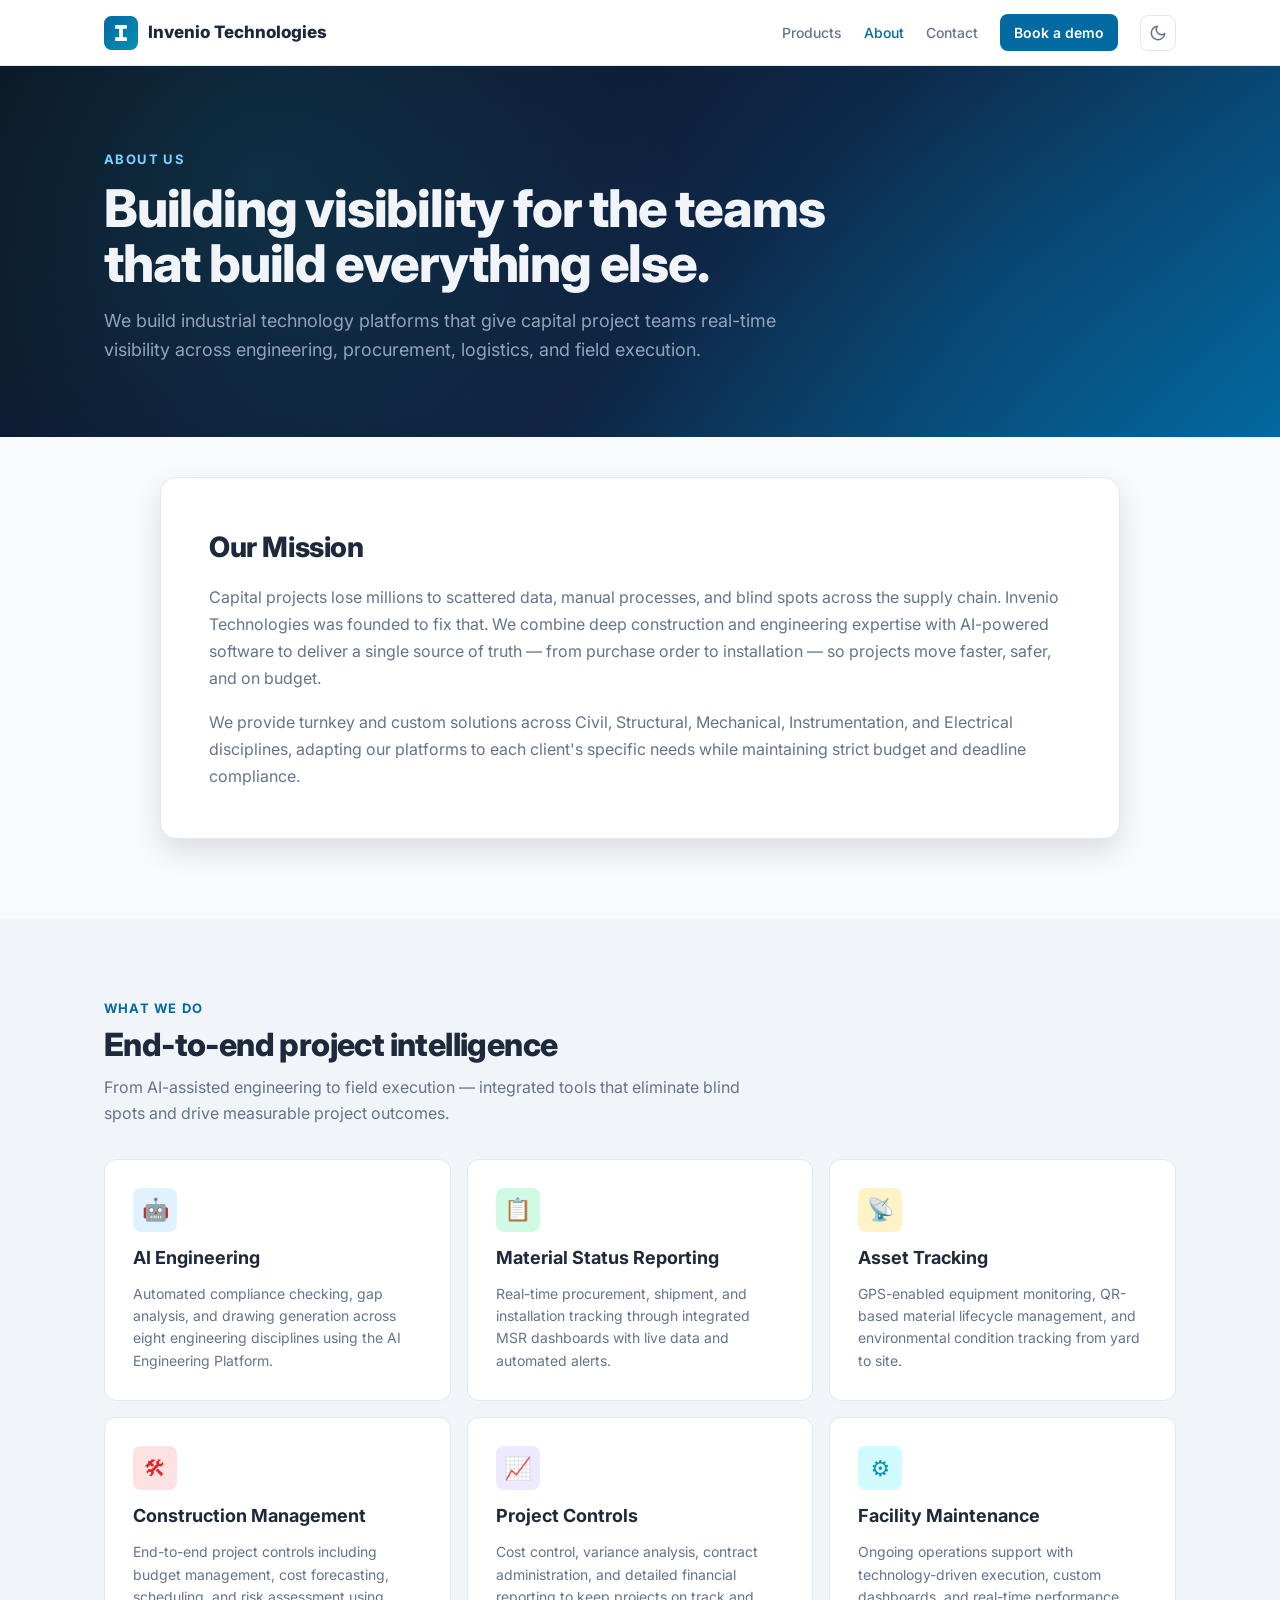
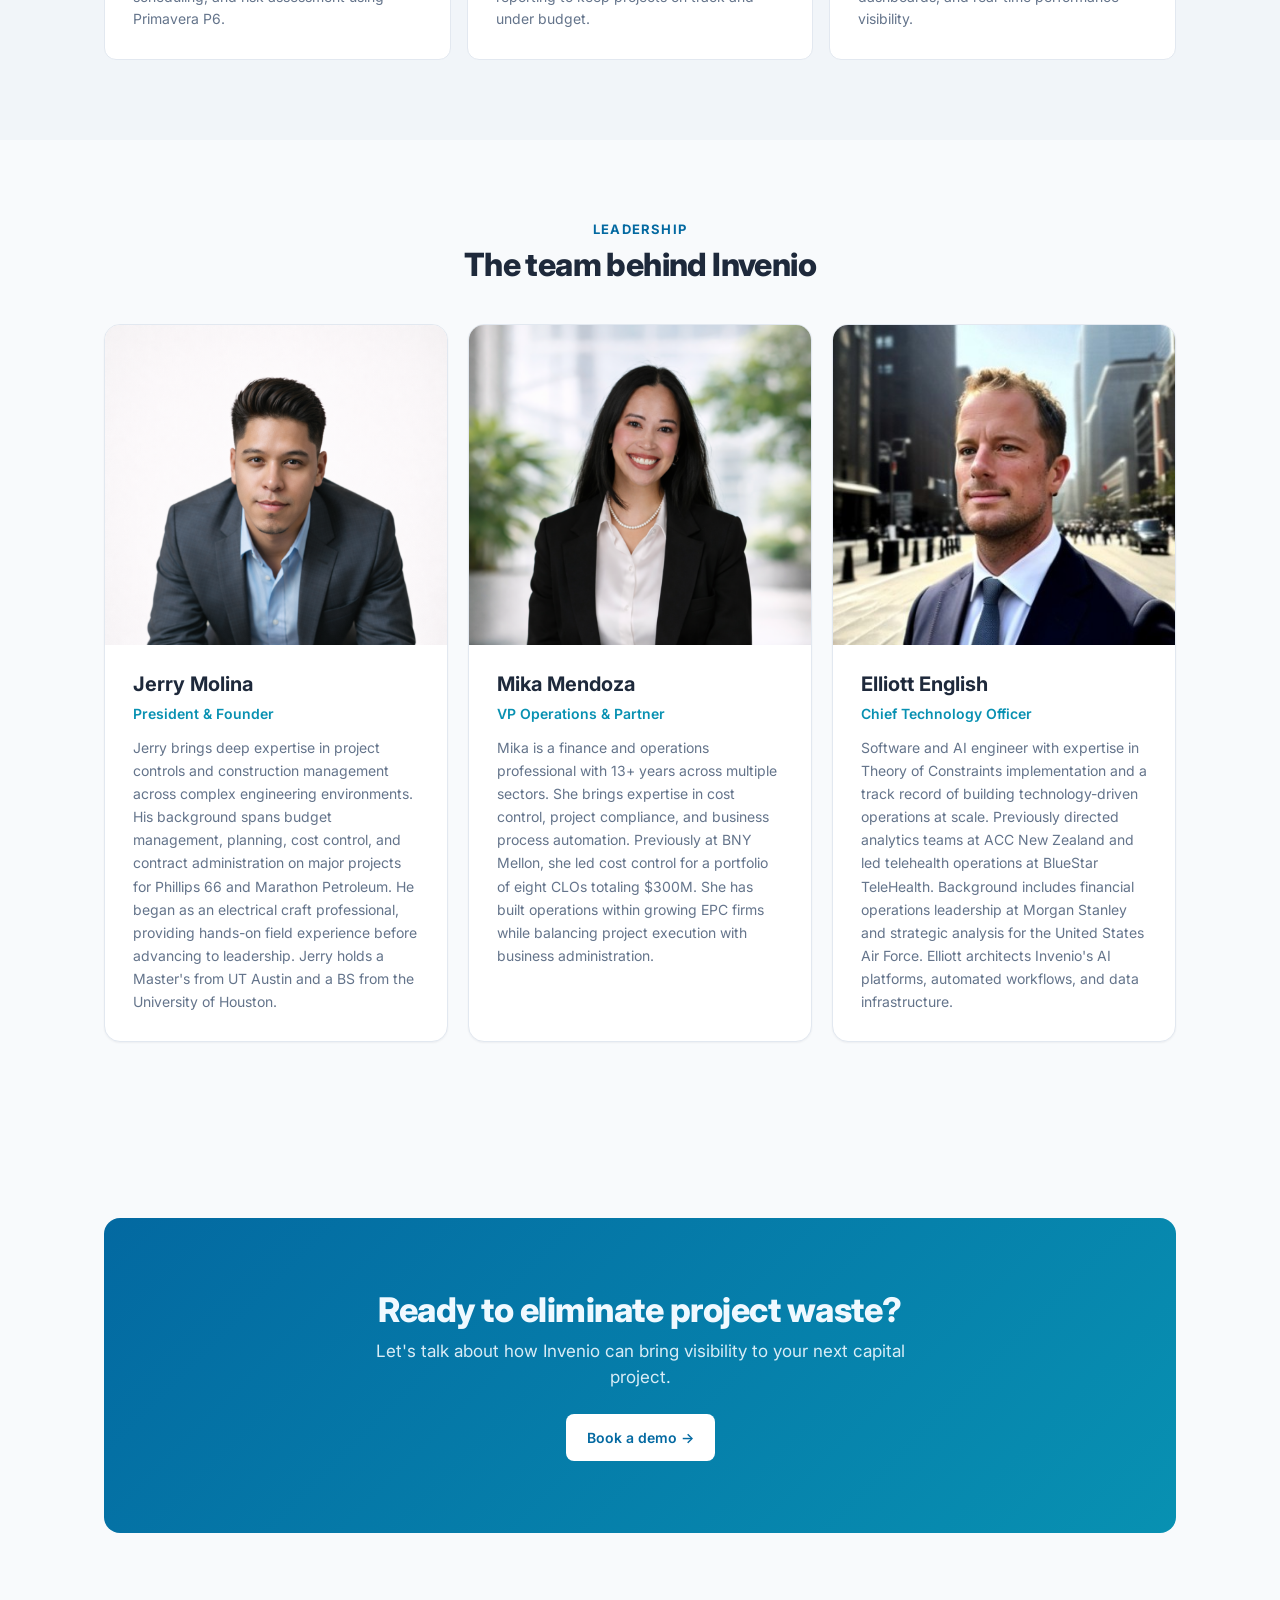
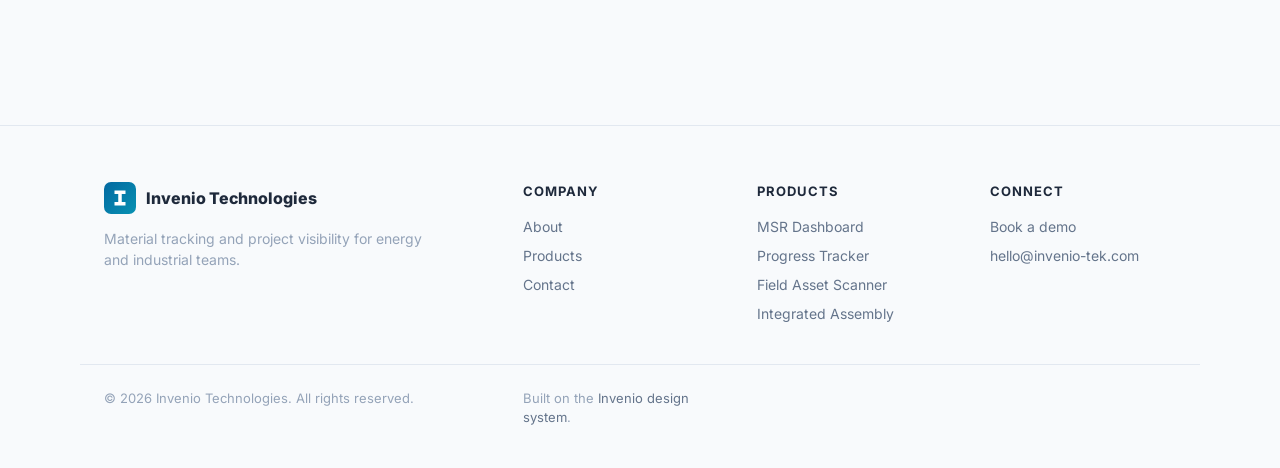
==== commit 6117c1a6: "feat(portfolio): add Project Controls card, rename QR Asset Scanner → Field Asset Scanner, update MS" ====
--- a/about.html
+++ b/about.html
@@ -495,7 +495,7 @@
       <ul>
         <li><a href="portfolio.html#msr">MSR Dashboard</a></li>
         <li><a href="portfolio.html#progress-tracker">Progress Tracker</a></li>
-        <li><a href="portfolio.html#qr-scanner">QR Asset Scanner</a></li>
+        <li><a href="portfolio.html#qr-scanner">Field Asset Scanner</a></li>
         <li><a href="portfolio.html#ia">Integrated Assembly</a></li>
       </ul>
     </div>
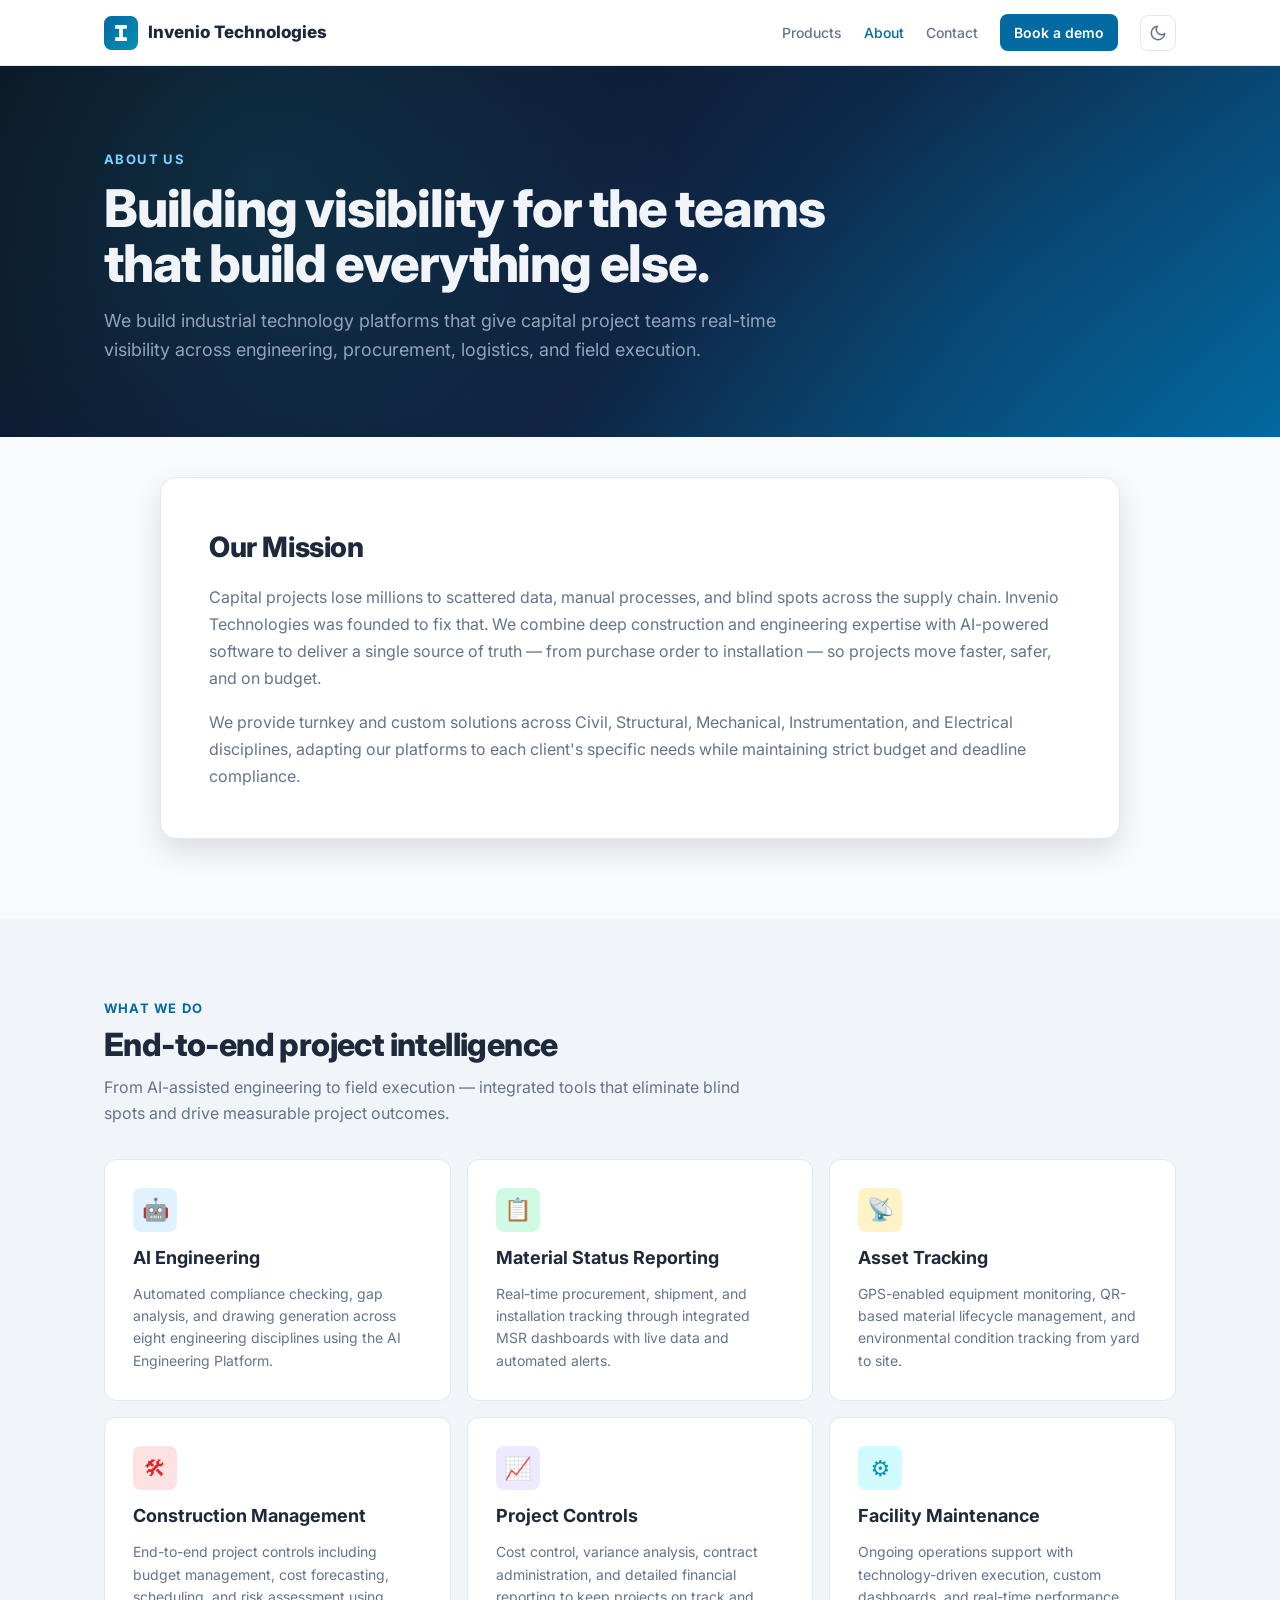
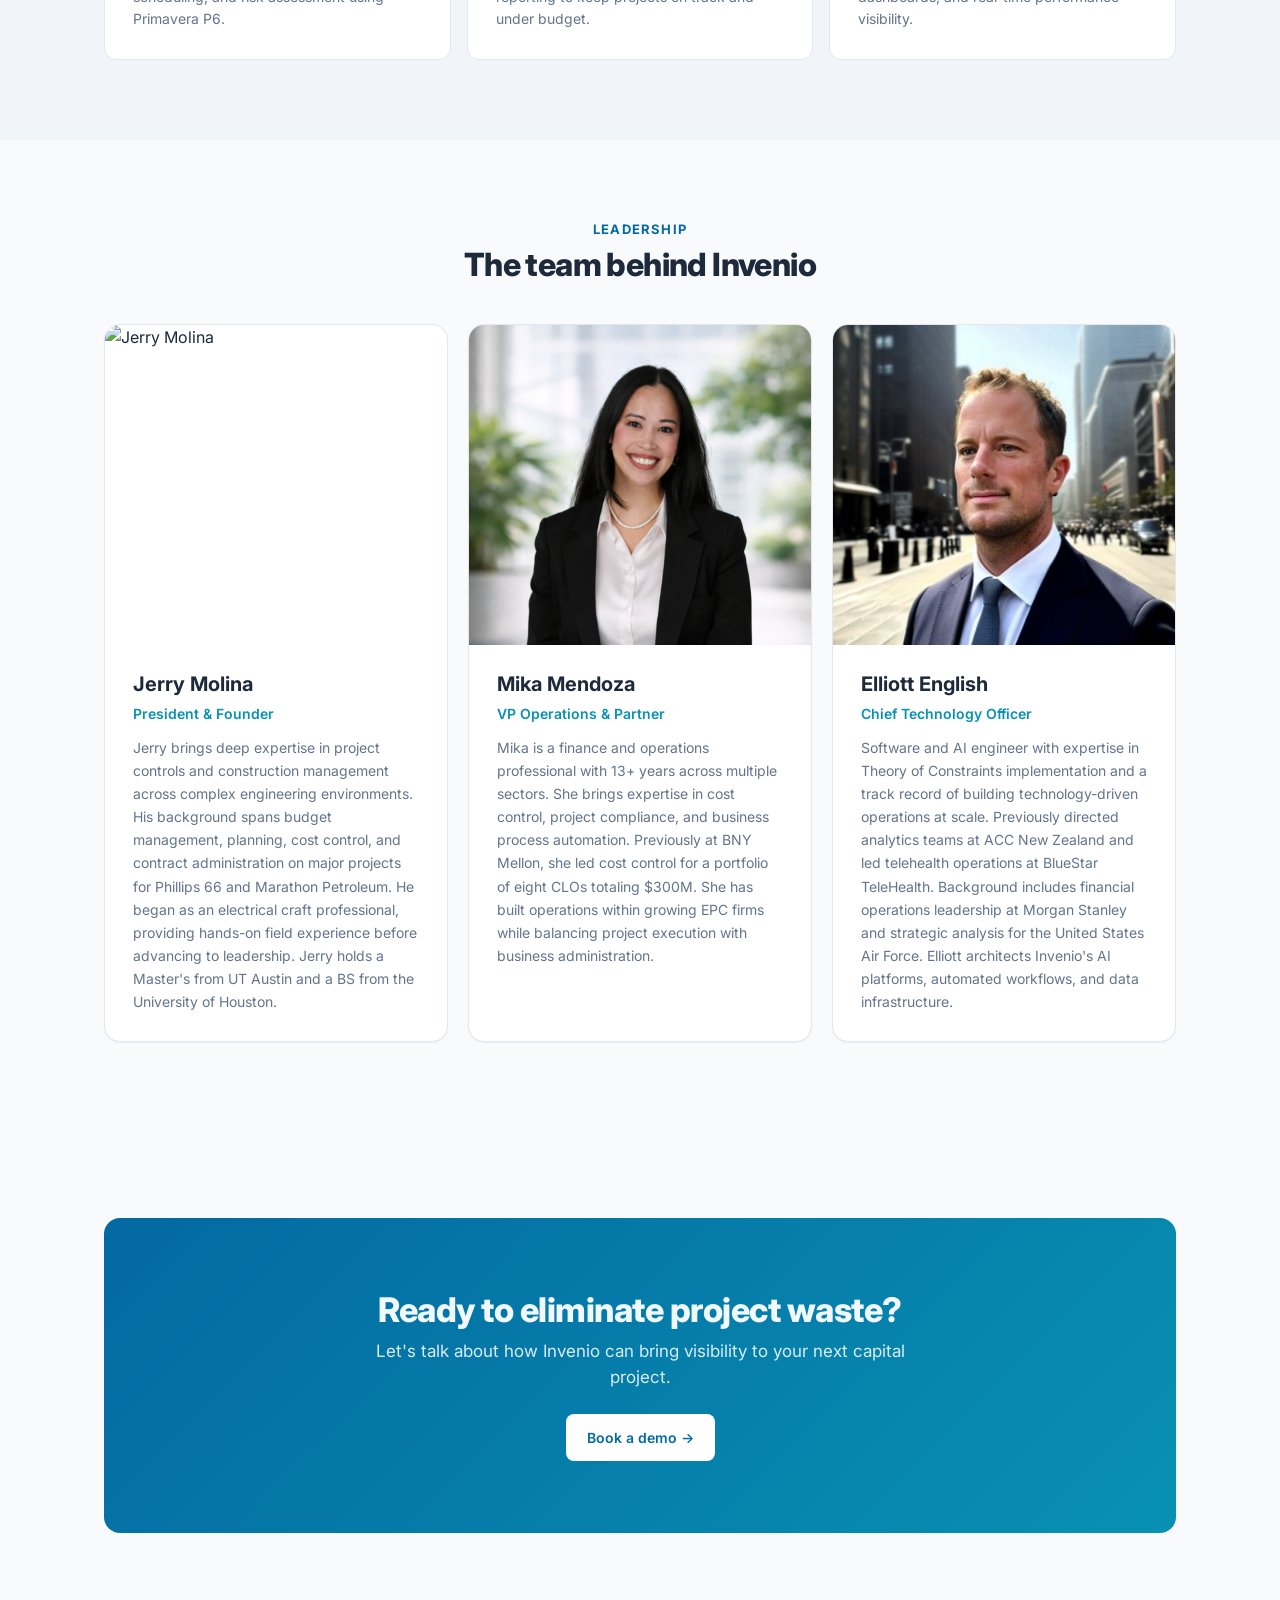
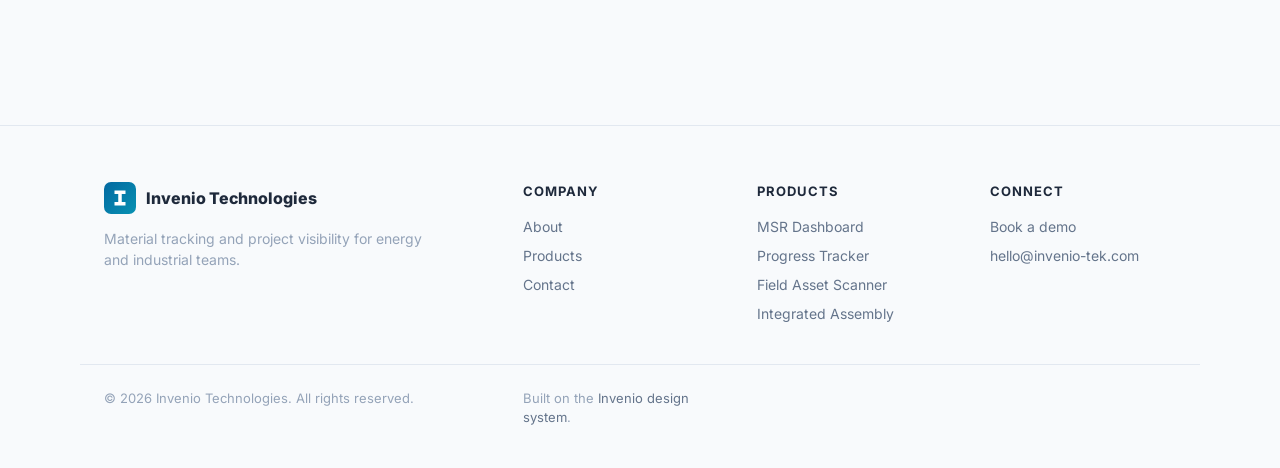
==== commit aea28f11: "chore(about): swap Jerry headshot to JerryImg2.jpeg Co-Authored-By: Claude Opus 4.7 (1M context) <no" ====
--- a/about.html
+++ b/about.html
@@ -436,7 +436,7 @@
     </div>
     <div class="team-grid">
       <div class="team-card">
-        <img src="jerry3-500x500.png" alt="Jerry Molina">
+        <img src="JerryImg2.jpeg" alt="Jerry Molina">
         <div class="team-card-info">
           <h3>Jerry Molina</h3>
           <div class="title">President &amp; Founder</div>
